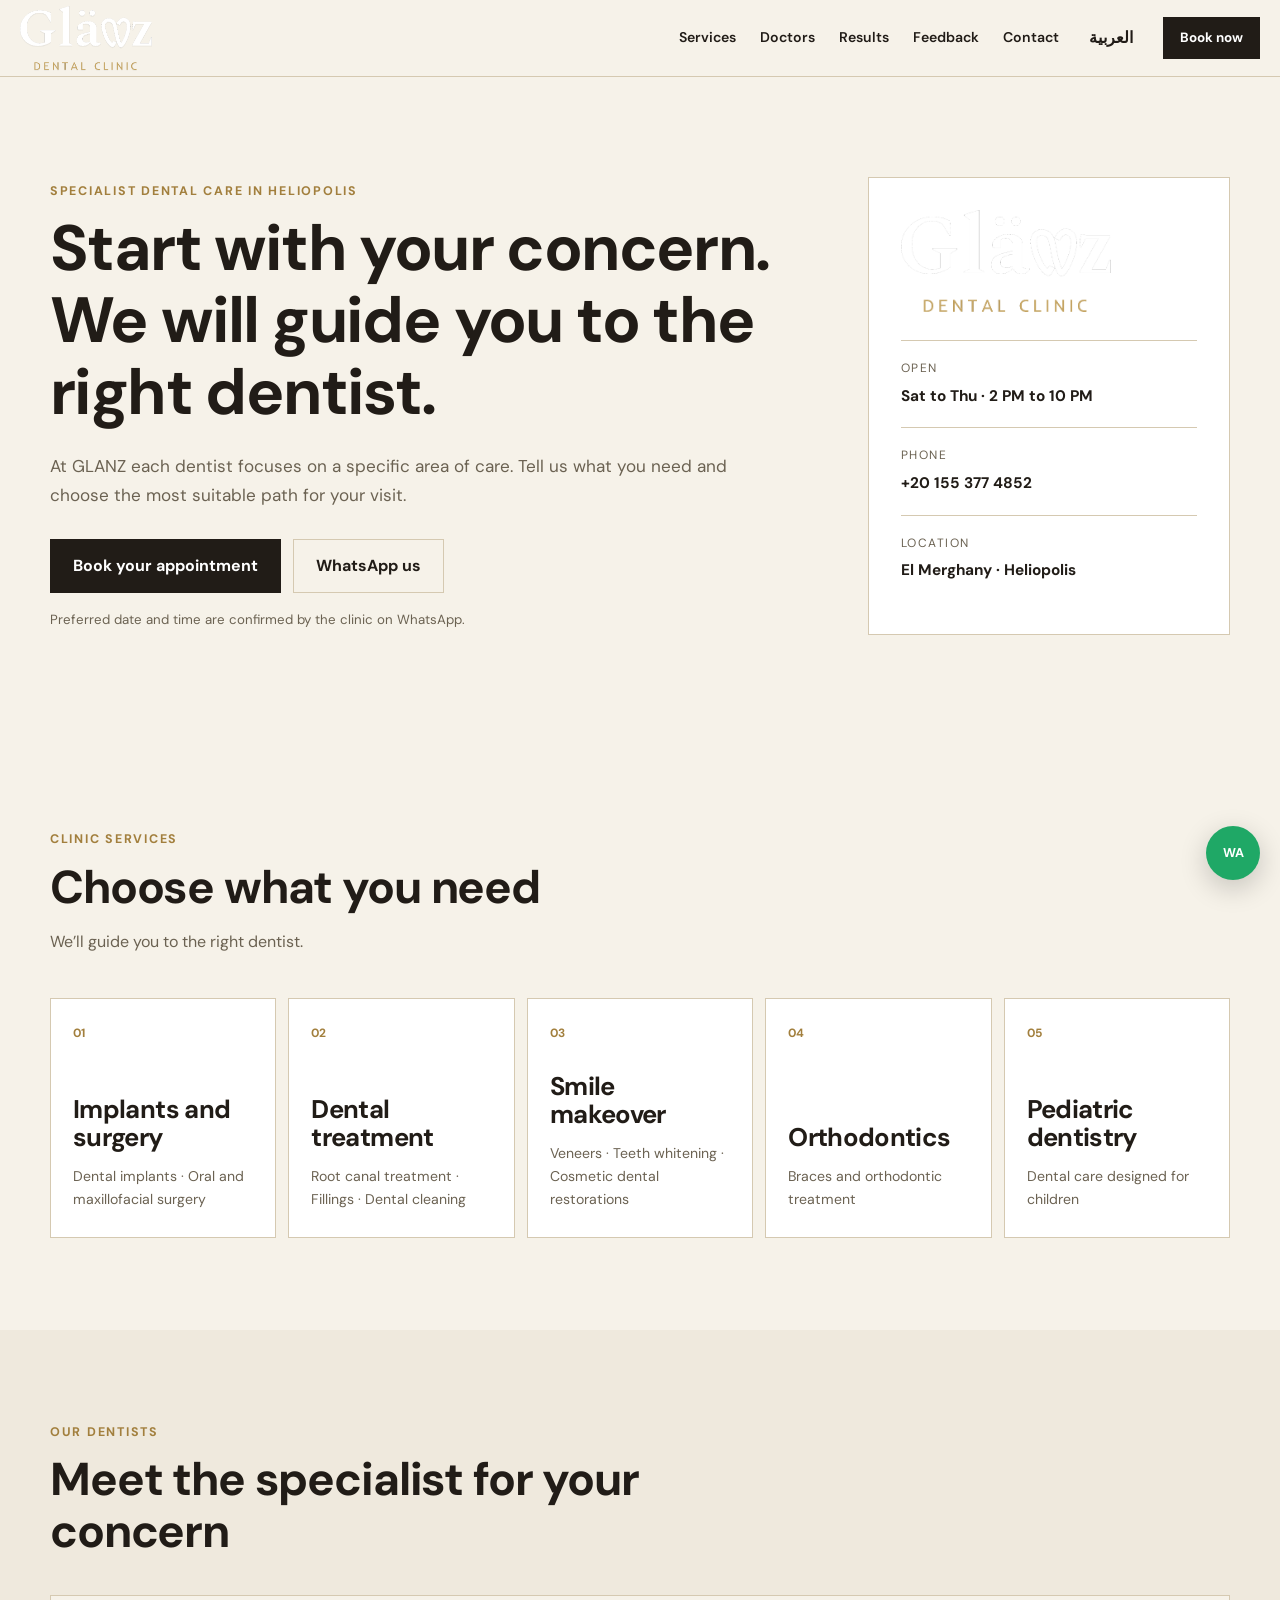
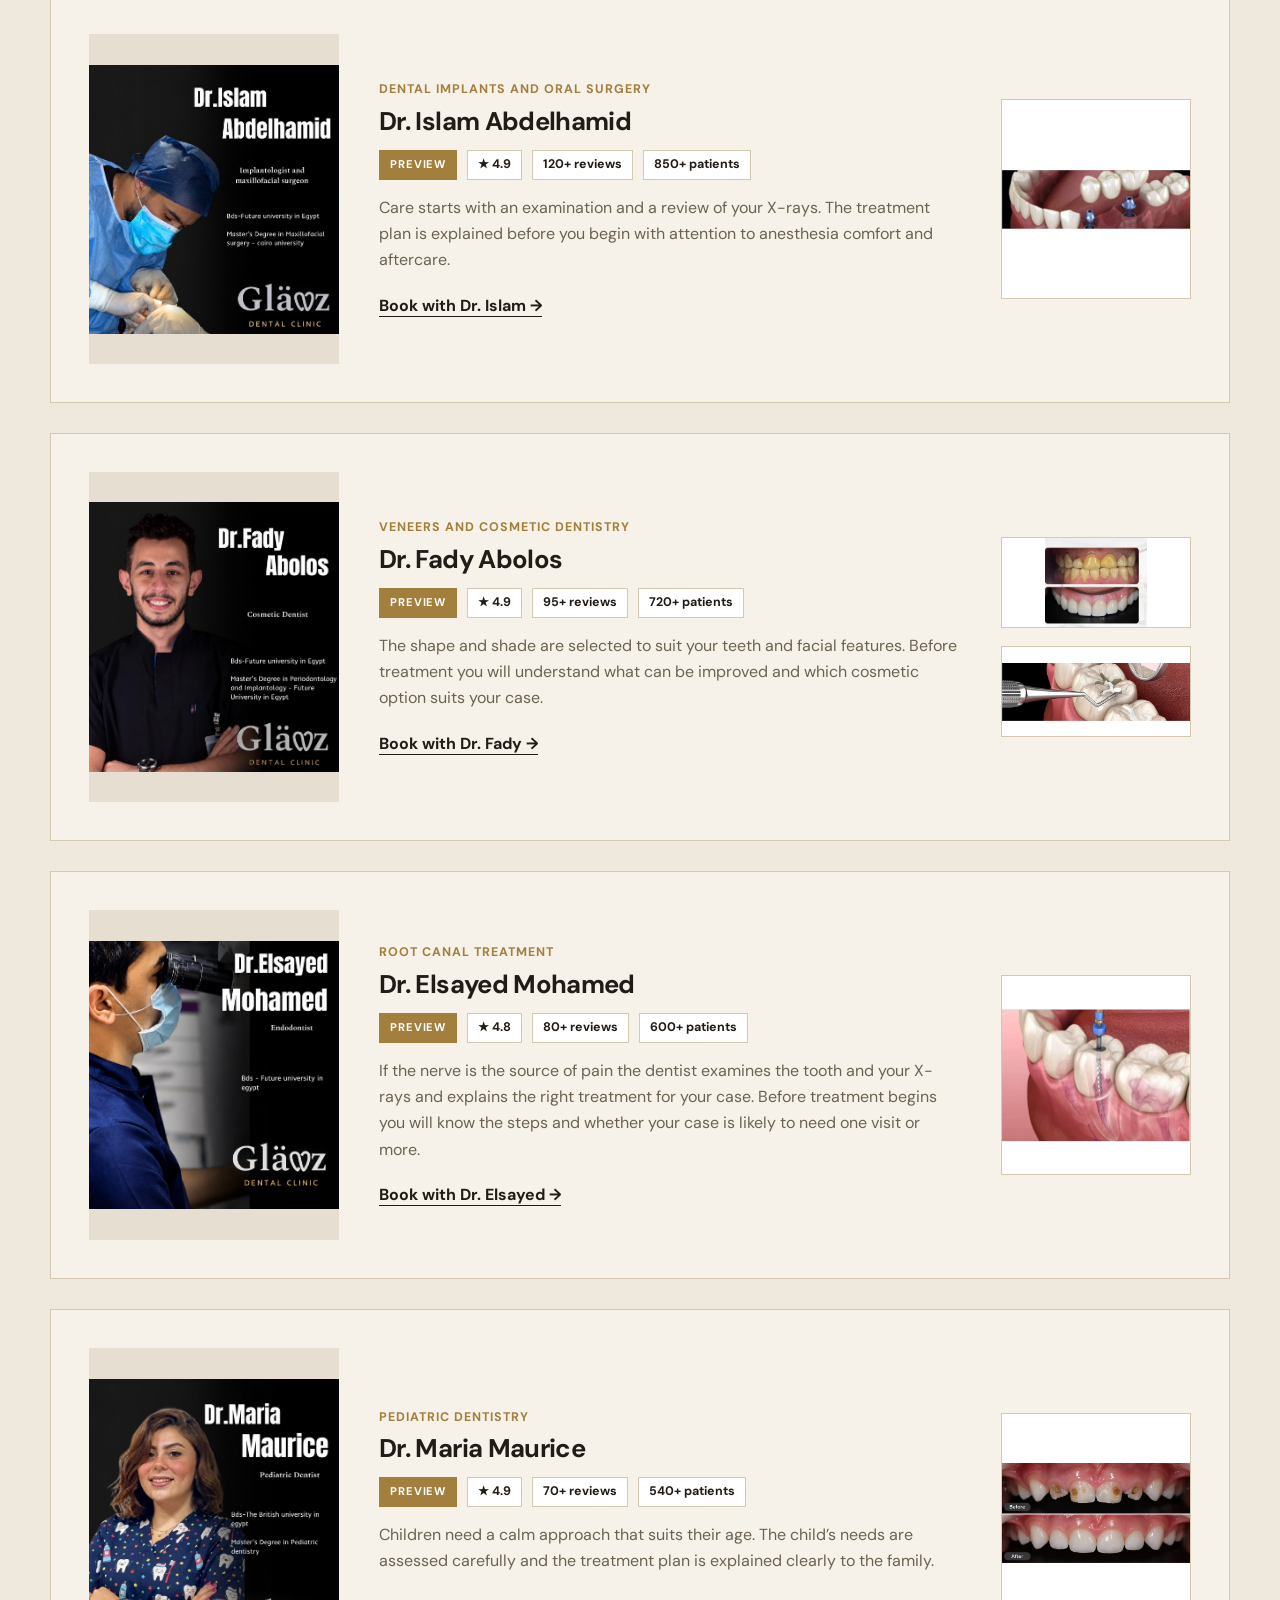
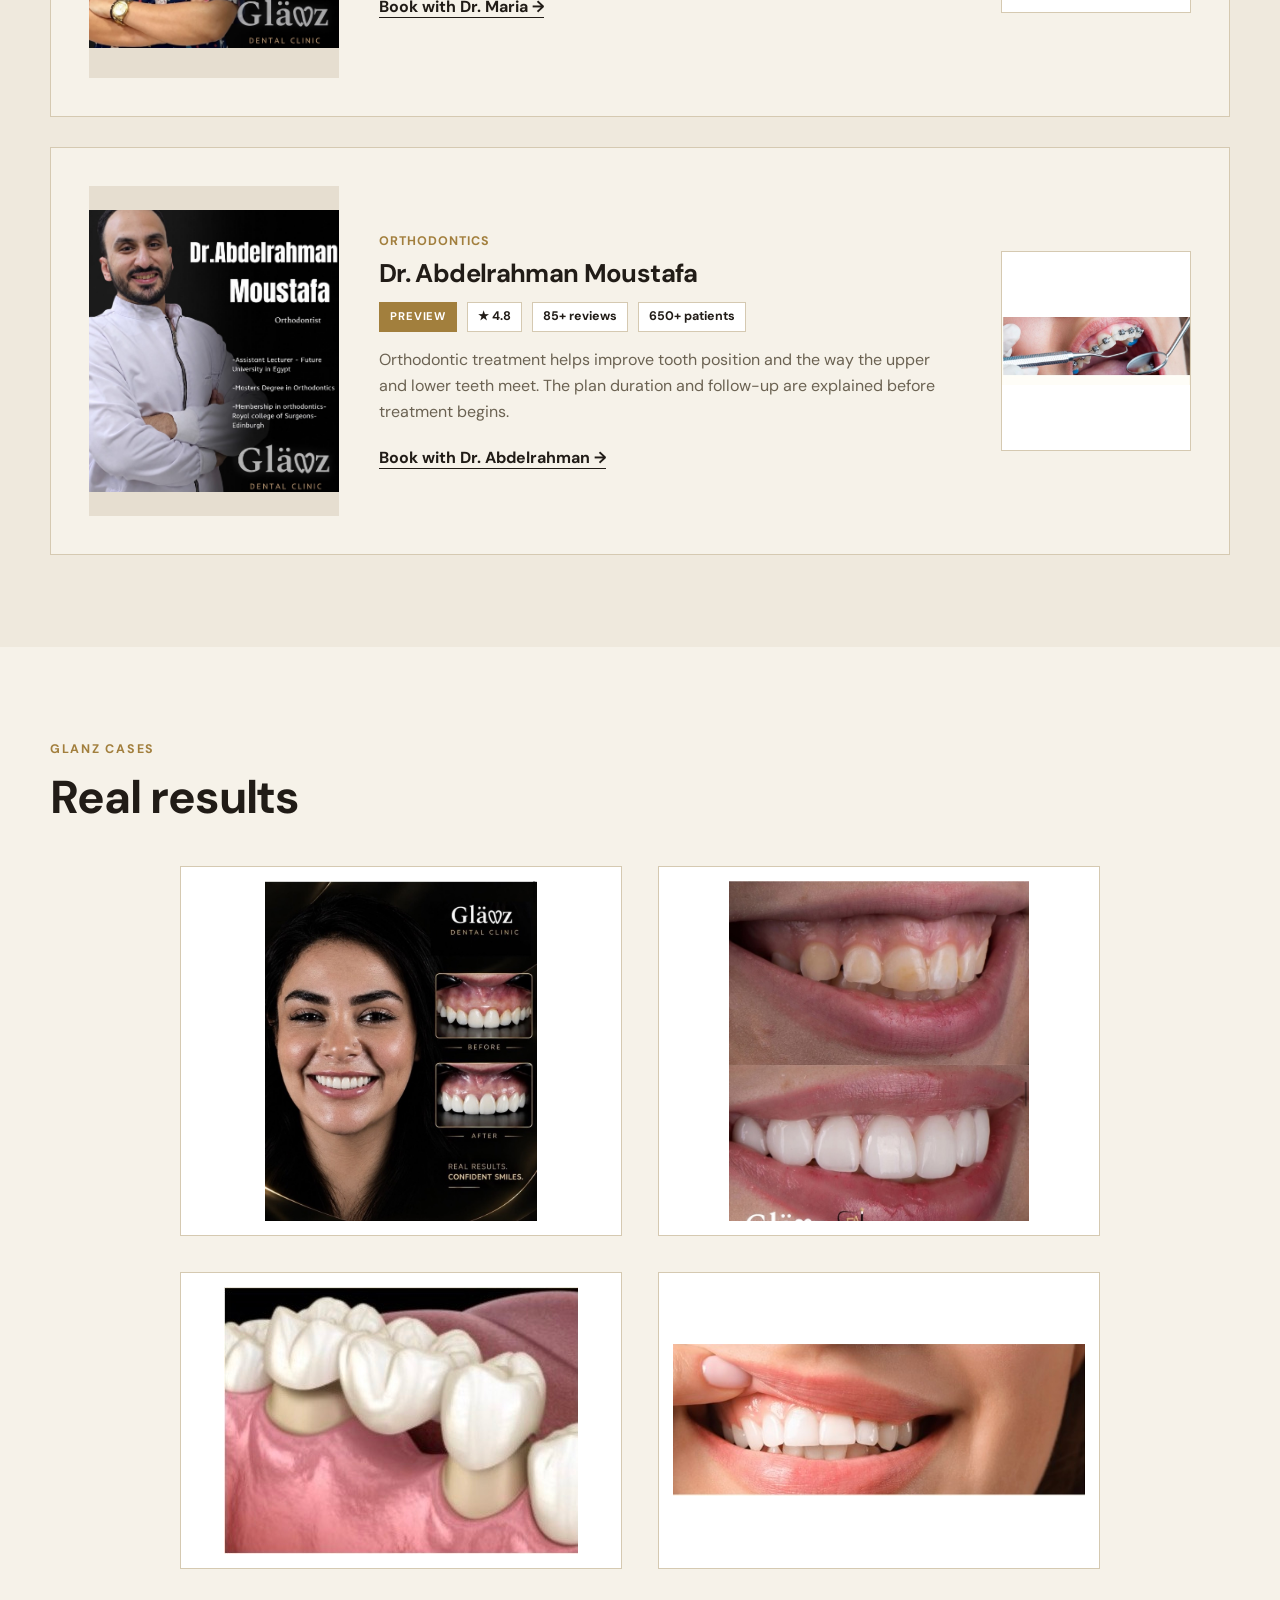
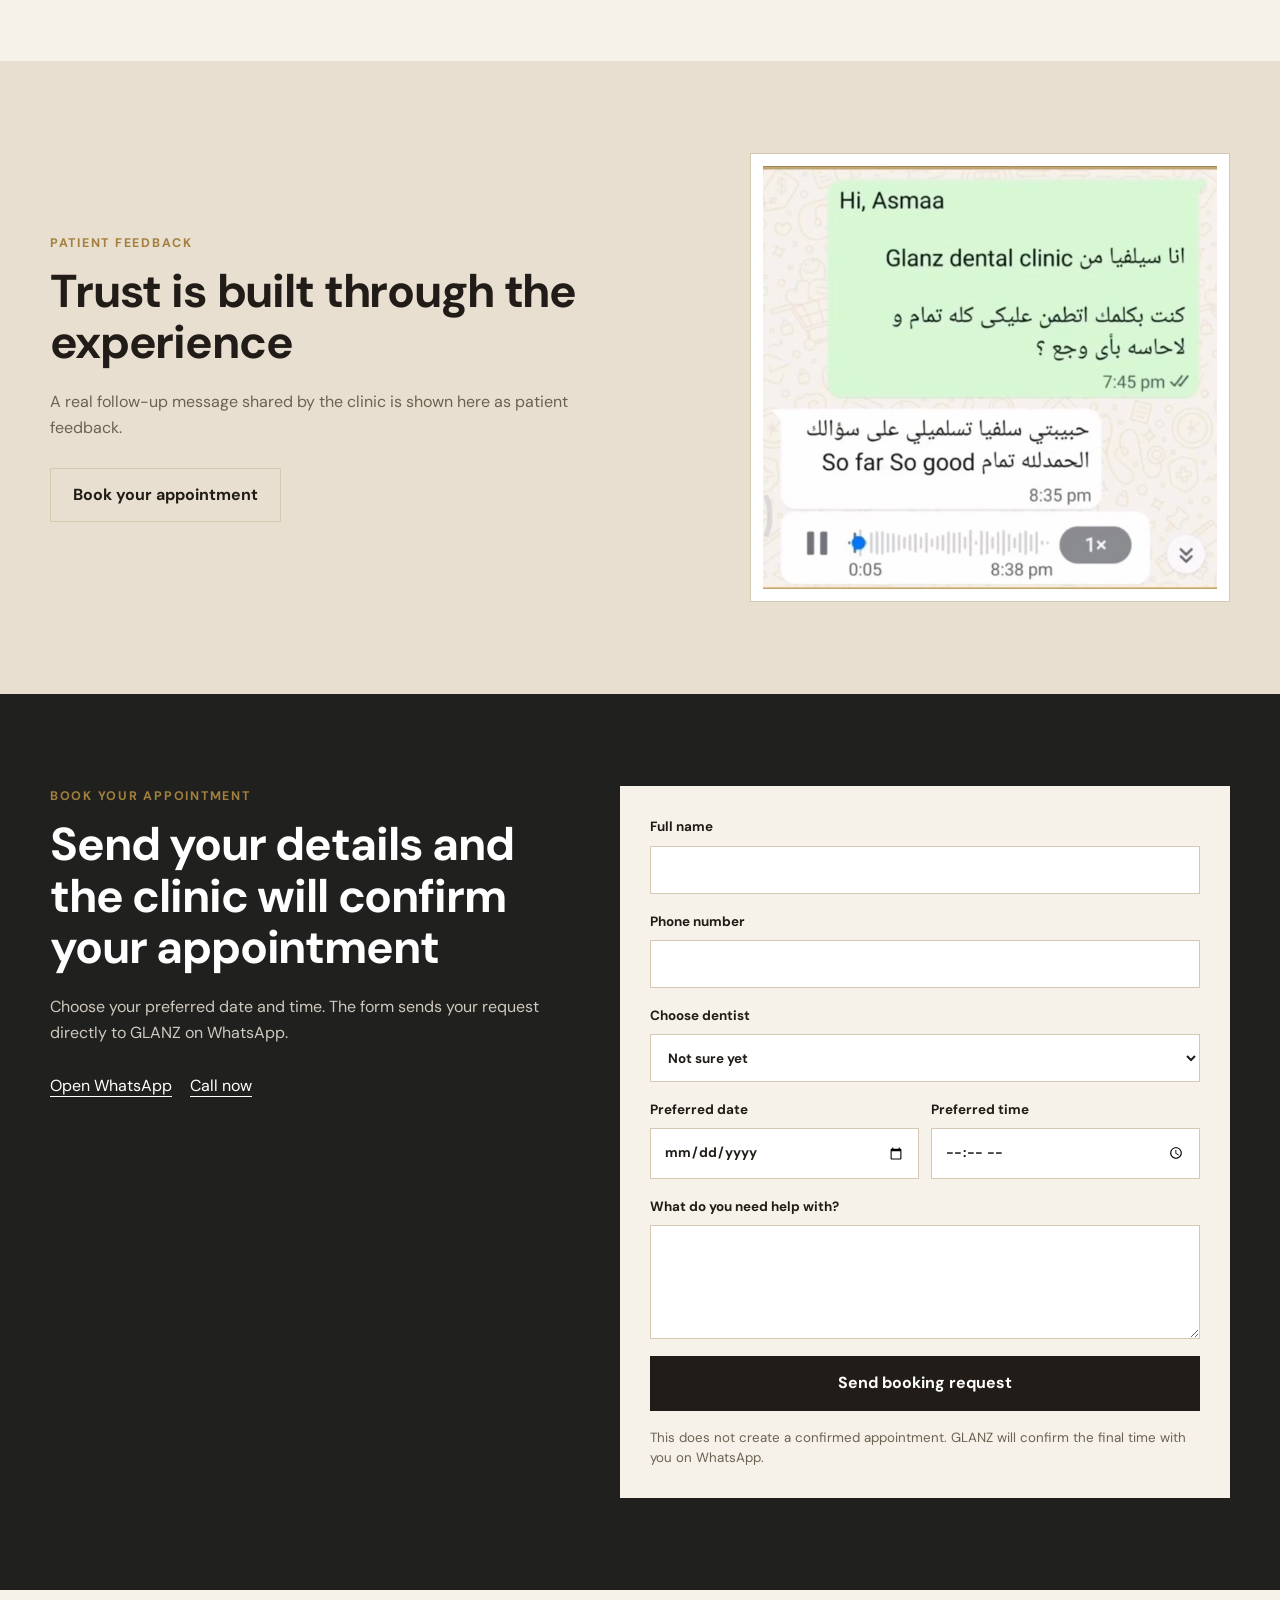
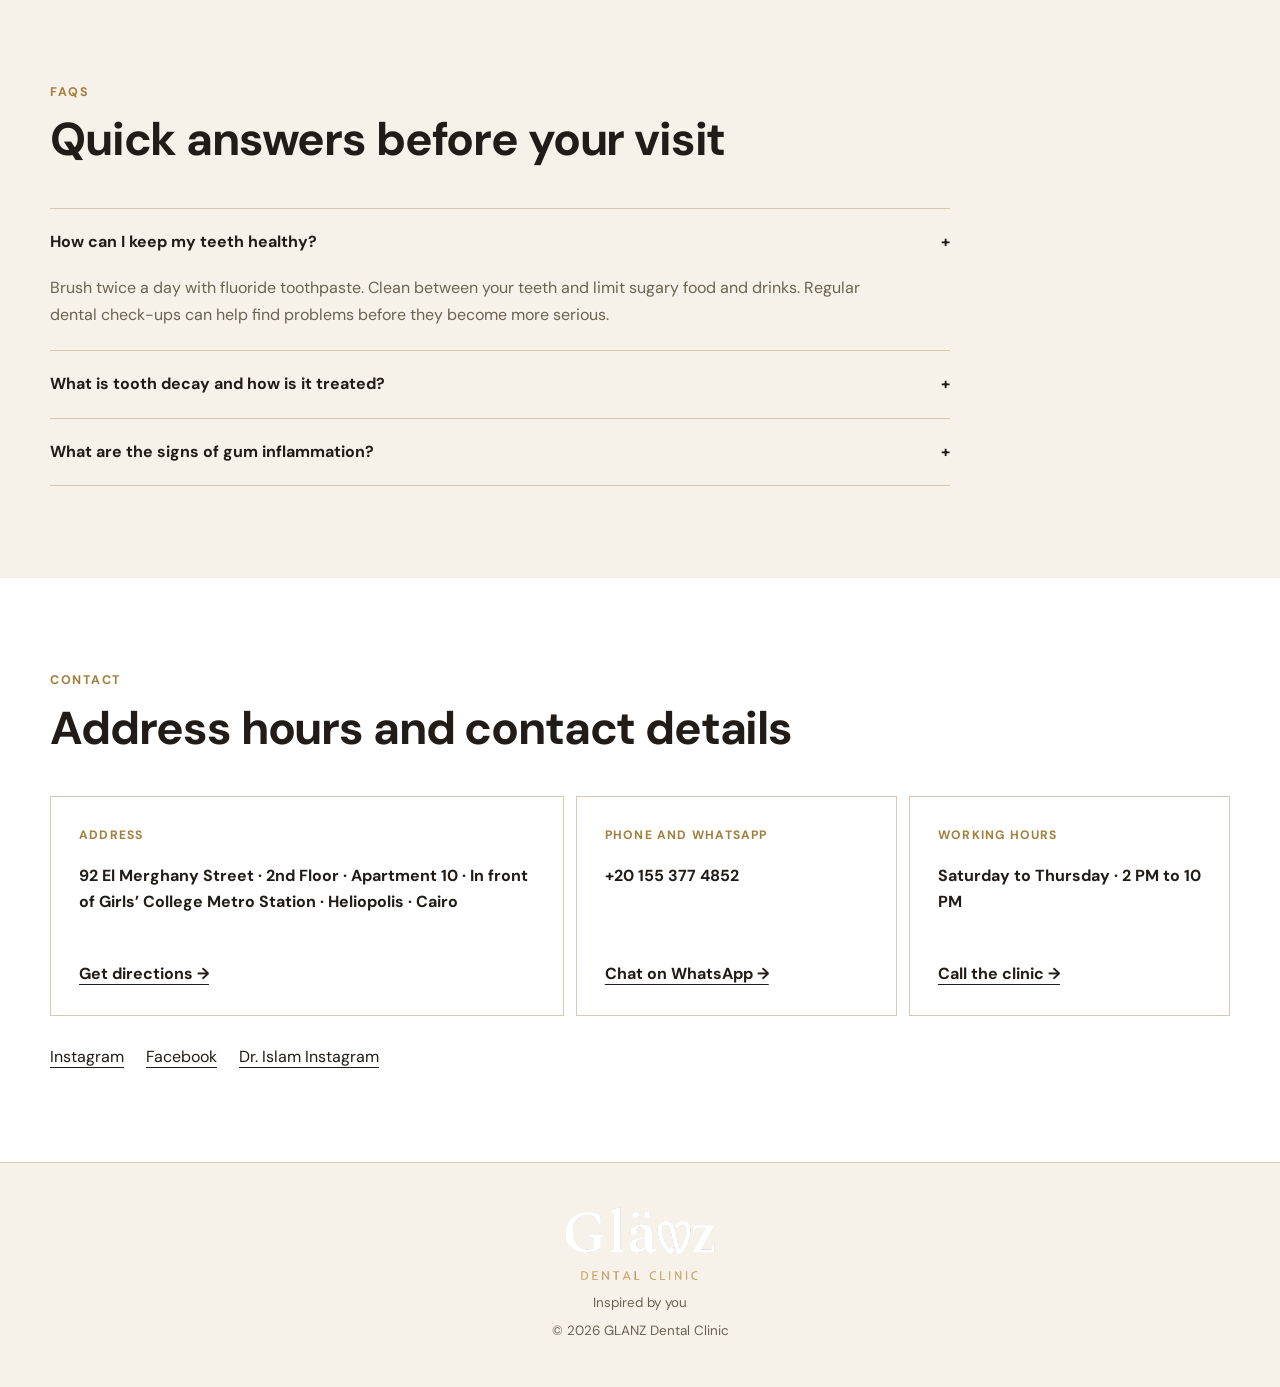
==== index.html @ d9af9869 "Add files via upload" ====
<!doctype html>
<html lang="en" dir="ltr">
<head>
  <meta charset="utf-8">
  <meta name="viewport" content="width=device-width, initial-scale=1">
  <meta name="description" content="GLANZ Dental Clinic in Heliopolis. Specialist dental care with clear booking by WhatsApp.">
  <meta name="theme-color" content="#f6f2e9">
  <title>GLANZ Dental Clinic | Heliopolis</title>
  <link rel="stylesheet" href="assets/css/styles.css">
</head>
<body>
  <header class="site-header">
    <div class="header-inner">
      <a class="brand" href="#top" aria-label="GLANZ Dental Clinic"><img src="assets/images/logo-transparent.png" alt="GLANZ Dental Clinic"></a>
      <nav class="desktop-nav" aria-label="Main navigation">
        <a href="#services" data-en="Services" data-ar="الخدمات">Services</a>
        <a href="#doctors" data-en="Doctors" data-ar="الدكاترة">Doctors</a>
        <a href="#results" data-en="Results" data-ar="الحالات">Results</a>
        <a href="#reviews" data-en="Feedback" data-ar="آراء المرضى">Feedback</a>
        <a href="#contact" data-en="Contact" data-ar="تواصل معنا">Contact</a>
      </nav>
      <button id="language-toggle" class="language-toggle" type="button" aria-label="Switch language">العربية</button>
      <a class="header-book" href="#booking" data-en="Book now" data-ar="احجز الآن">Book now</a>
      <button id="menu-toggle" class="menu-toggle" type="button" aria-label="Open menu" aria-expanded="false">☰</button>
    </div>
    <nav id="mobile-menu" class="mobile-menu" aria-label="Mobile navigation">
      <a href="#services" data-en="Services" data-ar="الخدمات">Services</a>
      <a href="#doctors" data-en="Doctors" data-ar="الدكاترة">Doctors</a>
      <a href="#results" data-en="Results" data-ar="الحالات">Results</a>
      <a href="#reviews" data-en="Feedback" data-ar="آراء المرضى">Feedback</a>
      <a href="#booking" data-en="Book now" data-ar="احجز الآن">Book now</a>
      <a href="#contact" data-en="Contact" data-ar="تواصل معنا">Contact</a>
    </nav>
  </header>

  <main id="top">
    <section class="hero shell">
      <div class="hero-copy-wrap">
        <p class="eyebrow" data-en="Specialist dental care in Heliopolis" data-ar="رعاية أسنان متخصصة في هليوبوليس">Specialist dental care in Heliopolis</p>
        <h1 data-en="Start with your concern. We will guide you to the right dentist." data-ar="ابدأ بمشكلتك وإحنا نوصلك للدكتور المناسب">Start with your concern. We will guide you to the right dentist.</h1>
        <p class="hero-copy" data-en="At GLANZ each dentist focuses on a specific area of care. Tell us what you need and choose the most suitable path for your visit." data-ar="في GLANZ كل دكتور مركز في تخصصه. قولنا محتاج إيه واختار المسار الأنسب لزيارتك.">At GLANZ each dentist focuses on a specific area of care. Tell us what you need and choose the most suitable path for your visit.</p>
        <div class="actions">
          <a class="button primary" href="#booking" data-en="Book your appointment" data-ar="احجز موعدك">Book your appointment</a>
          <a class="button secondary" href="https://wa.me/201553774852" target="_blank" rel="noopener noreferrer" data-en="WhatsApp us" data-ar="كلمنا واتساب">WhatsApp us</a>
        </div>
        <p class="hero-note" data-en="Preferred date and time are confirmed by the clinic on WhatsApp." data-ar="اليوم والوقت المفضلين بيتم تأكيدهم من العيادة على واتساب.">Preferred date and time are confirmed by the clinic on WhatsApp.</p>
      </div>
      <aside class="hero-panel" aria-label="Clinic quick information">
        <img class="hero-logo" src="assets/images/logo-transparent.png" alt="GLANZ Dental Clinic">
        <div class="quick-row"><span data-en="Open" data-ar="المواعيد">Open</span><strong data-en="Sat to Thu · 2 PM to 10 PM" data-ar="السبت للخميس · ٢ ظهرا إلى ١٠ مساء">Sat to Thu · 2 PM to 10 PM</strong></div>
        <div class="quick-row"><span data-en="Phone" data-ar="الهاتف">Phone</span><strong class="phone">+20 155 377 4852</strong></div>
        <div class="quick-row"><span data-en="Location" data-ar="المكان">Location</span><strong data-en="El Merghany · Heliopolis" data-ar="الميرغني · هليوبوليس">El Merghany · Heliopolis</strong></div>
      </aside>
    </section>

    <section id="services" class="section shell">
      <div class="section-heading">
        <p class="eyebrow" data-en="Clinic services" data-ar="خدمات العيادة">Clinic services</p>
        <h2 data-en="Choose what you need" data-ar="اختار احتياجك">Choose what you need</h2>
        <p data-en="We’ll guide you to the right dentist." data-ar="ونوصلك للدكتور المناسب.">We’ll guide you to the right dentist.</p>
      </div>
      <div class="service-grid">
        <a class="service-card" href="#doctor-islam"><span>01</span><h3 data-en="Implants and surgery" data-ar="زراعة وجراحة الأسنان">Implants and surgery</h3><p data-en="Dental implants · Oral and maxillofacial surgery" data-ar="زراعة الأسنان · جراحات الفم والوجه والفكين">Dental implants · Oral and maxillofacial surgery</p></a>
        <a class="service-card" href="#doctor-elsayed"><span>02</span><h3 data-en="Dental treatment" data-ar="علاج الأسنان">Dental treatment</h3><p data-en="Root canal treatment · Fillings · Dental cleaning" data-ar="علاج العصب · الحشوات · تنظيف الأسنان">Root canal treatment · Fillings · Dental cleaning</p></a>
        <a class="service-card" href="#doctor-fady"><span>03</span><h3 data-en="Smile makeover" data-ar="تجميل الابتسامة">Smile makeover</h3><p data-en="Veneers · Teeth whitening · Cosmetic dental restorations" data-ar="الفينير · تبييض الأسنان · تركيبات الأسنان التجميلية">Veneers · Teeth whitening · Cosmetic dental restorations</p></a>
        <a class="service-card" href="#doctor-abdelrahman"><span>04</span><h3 data-en="Orthodontics" data-ar="تقويم الأسنان">Orthodontics</h3><p data-en="Braces and orthodontic treatment" data-ar="التقويم وترتيب الأسنان">Braces and orthodontic treatment</p></a>
        <a class="service-card" href="#doctor-maria"><span>05</span><h3 data-en="Pediatric dentistry" data-ar="أسنان الأطفال">Pediatric dentistry</h3><p data-en="Dental care designed for children" data-ar="رعاية أسنان مناسبة للأطفال">Dental care designed for children</p></a>
      </div>
    </section>

    <section id="doctors" class="section section-soft">
      <div class="shell">
        <div class="section-heading">
          <p class="eyebrow" data-en="Our dentists" data-ar="دكاترة GLANZ">Our dentists</p>
          <h2 data-en="Meet the specialist for your concern" data-ar="اعرف الدكتور المناسب لحالتك">Meet the specialist for your concern</h2>
        </div>

        <article class="doctor-card" id="doctor-islam">
          <div class="doctor-visual"><img src="assets/images/image-02.svg" alt="Dr. Islam Abdelhamid" loading="lazy"></div>
          <div class="doctor-info"><p class="doctor-kicker" data-en="Dental Implants and Oral Surgery" data-ar="زراعة الأسنان وجراحات الفم والوجه والفكين">Dental Implants and Oral Surgery</p><h3 data-en="Dr. Islam Abdelhamid" data-ar="د. إسلام عبدالحميد">Dr. Islam Abdelhamid</h3><div class="doctor-proof"><span class="proof-preview" data-en="Preview" data-ar="معاينة">Preview</span><span>★ 4.9</span><span data-en="120+ reviews" data-ar="+120 تقييم">120+ reviews</span><span data-en="850+ patients" data-ar="+850 مريض">850+ patients</span></div><p data-en="Care starts with an examination and a review of your X-rays. The treatment plan is explained before you begin with attention to anesthesia comfort and aftercare." data-ar="العلاج بيبدأ بالكشف ومراجعة الأشعة. خطة العلاج بتتشرح قبل البداية مع الاهتمام بالتخدير والراحة وتعليمات ما بعد الإجراء.">Care starts with an examination and a review of your X-rays. The treatment plan is explained before you begin with attention to anesthesia comfort and aftercare.</p><button class="text-link book-doctor" type="button" data-doctor="Dr. Islam Abdelhamid" data-en="Book with Dr. Islam →" data-ar="احجز مع د. إسلام ←">Book with Dr. Islam →</button></div>
          <div class="doctor-case"><img src="assets/images/image-03.jpg" alt="Dental implant case" loading="lazy"></div>
        </article>

        <article class="doctor-card" id="doctor-fady">
          <div class="doctor-visual"><img src="assets/images/image-04.svg" alt="Dr. Fady Abolos" loading="lazy"></div>
          <div class="doctor-info"><p class="doctor-kicker" data-en="Veneers and Cosmetic Dentistry" data-ar="الفينير وتجميل الأسنان">Veneers and Cosmetic Dentistry</p><h3 data-en="Dr. Fady Abolos" data-ar="د. فادي أبولوس">Dr. Fady Abolos</h3><div class="doctor-proof"><span class="proof-preview" data-en="Preview" data-ar="معاينة">Preview</span><span>★ 4.9</span><span data-en="95+ reviews" data-ar="+95 تقييم">95+ reviews</span><span data-en="720+ patients" data-ar="+720 مريض">720+ patients</span></div><p data-en="The shape and shade are selected to suit your teeth and facial features. Before treatment you will understand what can be improved and which cosmetic option suits your case." data-ar="اللون والشكل بيتحددوا بما يناسب أسنانك وملامح وجهك. قبل العلاج هتعرف إيه اللي محتاج يتغير وأنهي اختيار تجميلي مناسب لحالتك.">The shape and shade are selected to suit your teeth and facial features. Before treatment you will understand what can be improved and which cosmetic option suits your case.</p><button class="text-link book-doctor" type="button" data-doctor="Dr. Fady Abolos" data-en="Book with Dr. Fady →" data-ar="احجز مع د. فادي ←">Book with Dr. Fady →</button></div>
          <div class="doctor-case case-strip"><img src="assets/images/image-05.jpg" alt="Cosmetic dentistry case" loading="lazy"><img src="assets/images/image-06.jpg" alt="Cosmetic filling case" loading="lazy"></div>
        </article>

        <article class="doctor-card" id="doctor-elsayed">
          <div class="doctor-visual"><img src="assets/images/image-09.svg" alt="Dr. Elsayed Mohamed" loading="lazy"></div>
          <div class="doctor-info"><p class="doctor-kicker" data-en="Root Canal Treatment" data-ar="علاج جذور الأسنان والعصب">Root Canal Treatment</p><h3 data-en="Dr. Elsayed Mohamed" data-ar="د. السيد محمد">Dr. Elsayed Mohamed</h3><div class="doctor-proof"><span class="proof-preview" data-en="Preview" data-ar="معاينة">Preview</span><span>★ 4.8</span><span data-en="80+ reviews" data-ar="+80 تقييم">80+ reviews</span><span data-en="600+ patients" data-ar="+600 مريض">600+ patients</span></div><p data-en="If the nerve is the source of pain the dentist examines the tooth and your X-rays and explains the right treatment for your case. Before treatment begins you will know the steps and whether your case is likely to need one visit or more." data-ar="لو العصب هو سبب الوجع الدكتور بيكشف على السن ويراجع الأشعة ويحدد العلاج المناسب لحالتك. قبل ما نبدأ هتعرف خطوات العلاج وهل حالتك محتاجة زيارة واحدة أو أكتر.">If the nerve is the source of pain the dentist examines the tooth and your X-rays and explains the right treatment for your case. Before treatment begins you will know the steps and whether your case is likely to need one visit or more.</p><button class="text-link book-doctor" type="button" data-doctor="Dr. Elsayed Mohamed" data-en="Book with Dr. Elsayed →" data-ar="احجز مع د. السيد ←">Book with Dr. Elsayed →</button></div>
          <div class="doctor-case"><img src="assets/images/image-10.jpg" alt="Root canal case" loading="lazy"></div>
        </article>

        <article class="doctor-card" id="doctor-maria">
          <div class="doctor-visual"><img src="assets/images/image-11.svg" alt="Dr. Maria Maurice" loading="lazy"></div>
          <div class="doctor-info"><p class="doctor-kicker" data-en="Pediatric Dentistry" data-ar="طب أسنان الأطفال">Pediatric Dentistry</p><h3 data-en="Dr. Maria Maurice" data-ar="د. ماريا موريس">Dr. Maria Maurice</h3><div class="doctor-proof"><span class="proof-preview" data-en="Preview" data-ar="معاينة">Preview</span><span>★ 4.9</span><span data-en="70+ reviews" data-ar="+70 تقييم">70+ reviews</span><span data-en="540+ patients" data-ar="+540 مريض">540+ patients</span></div><p data-en="Children need a calm approach that suits their age. The child’s needs are assessed carefully and the treatment plan is explained clearly to the family." data-ar="علاج الطفل محتاج هدوء وطريقة تناسب سنه. احتياج الطفل بيتحدد بعناية وخطة العلاج بتتشرح للأسرة بوضوح.">Children need a calm approach that suits their age. The child’s needs are assessed carefully and the treatment plan is explained clearly to the family.</p><button class="text-link book-doctor" type="button" data-doctor="Dr. Maria Maurice" data-en="Book with Dr. Maria →" data-ar="احجز مع د. ماريا ←">Book with Dr. Maria →</button></div>
          <div class="doctor-case"><img src="assets/images/image-12.svg" alt="Pediatric dental case before and after treatment" loading="lazy"></div>
        </article>

        <article class="doctor-card" id="doctor-abdelrahman">
          <div class="doctor-visual"><img src="assets/images/image-13.svg" alt="Dr. Abdelrahman Moustafa" loading="lazy"></div>
          <div class="doctor-info"><p class="doctor-kicker" data-en="Orthodontics" data-ar="تقويم الأسنان">Orthodontics</p><h3 data-en="Dr. Abdelrahman Moustafa" data-ar="د. عبدالرحمن مصطفى">Dr. Abdelrahman Moustafa</h3><div class="doctor-proof"><span class="proof-preview" data-en="Preview" data-ar="معاينة">Preview</span><span>★ 4.8</span><span data-en="85+ reviews" data-ar="+85 تقييم">85+ reviews</span><span data-en="650+ patients" data-ar="+650 مريض">650+ patients</span></div><p data-en="Orthodontic treatment helps improve tooth position and the way the upper and lower teeth meet. The plan duration and follow-up are explained before treatment begins." data-ar="التقويم بيساعد في ترتيب الأسنان وتحسين طريقة قفل الأسنان على بعضها. الخطة والمدة والمتابعة بيتشرحوا قبل بداية العلاج.">Orthodontic treatment helps improve tooth position and the way the upper and lower teeth meet. The plan duration and follow-up are explained before treatment begins.</p><button class="text-link book-doctor" type="button" data-doctor="Dr. Abdelrahman Moustafa" data-en="Book with Dr. Abdelrahman →" data-ar="احجز مع د. عبدالرحمن ←">Book with Dr. Abdelrahman →</button></div>
          <div class="doctor-case"><img src="assets/images/image-14.jpg" alt="Orthodontics case" loading="lazy"></div>
        </article>
      </div>
    </section>

    <section id="results" class="section shell">
      <div class="section-heading">
        <p class="eyebrow" data-en="GLANZ cases" data-ar="حالات GLANZ">GLANZ cases</p>
        <h2 data-en="Real results" data-ar="نتائج حقيقية">Real results</h2>
              </div>
      <div class="results-grid">
        <figure class="result-feature"><img src="assets/images/case-cosmetic-portrait.jpg" alt="Cosmetic dentistry before and after case" loading="lazy"></figure>
        <figure><img src="assets/images/case-cosmetic-before-after.jpg" alt="Cosmetic dentistry before and after close-up" loading="lazy"></figure>
        <figure><img src="assets/images/image-07.jpg" alt="Crown and bridge case" loading="lazy"></figure>
        <figure><img src="assets/images/image-08.jpg" alt="Smile case" loading="lazy"></figure>
      </div>
    </section>

    <section id="reviews" class="section section-review">
      <div class="shell review-layout">
        <div class="review-copy"><p class="eyebrow" data-en="Patient feedback" data-ar="رأي مريض">Patient feedback</p><h2 data-en="Trust is built through the experience" data-ar="الثقة بتبدأ من تجربة المريض">Trust is built through the experience</h2><p data-en="A real follow-up message shared by the clinic is shown here as patient feedback." data-ar="هنا بنعرض رسالة متابعة حقيقية شاركتها العيادة كتجربة من مريض.">A real follow-up message shared by the clinic is shown here as patient feedback.</p><a class="button secondary" href="#booking" data-en="Book your appointment" data-ar="احجز موعدك">Book your appointment</a></div>
        <figure class="testimonial-card"><img src="assets/images/testimonial-asmaa.jpg" alt="Patient feedback shared by GLANZ Dental Clinic" loading="lazy"></figure>
      </div>
    </section>

    <section id="booking" class="section booking-section">
      <div class="shell booking-layout">
        <div class="booking-copy"><p class="eyebrow" data-en="Book your appointment" data-ar="احجز موعدك">Book your appointment</p><h2 data-en="Send your details and the clinic will confirm your appointment" data-ar="سيب بياناتك والعيادة هتأكد معاك الموعد">Send your details and the clinic will confirm your appointment</h2><p data-en="Choose your preferred date and time. The form sends your request directly to GLANZ on WhatsApp." data-ar="اختار اليوم والوقت المفضلين. الفورم هيبعت طلبك مباشرة للعيادة على واتساب.">Choose your preferred date and time. The form sends your request directly to GLANZ on WhatsApp.</p><div class="booking-direct"><a href="https://wa.me/201553774852" target="_blank" rel="noopener noreferrer" data-en="Open WhatsApp" data-ar="افتح واتساب">Open WhatsApp</a><a href="tel:+201553774852" data-en="Call now" data-ar="اتصل الآن">Call now</a></div></div>
        <form id="booking-form" class="booking-form">
          <label><span data-en="Full name" data-ar="الاسم بالكامل">Full name</span><input id="name" type="text" required autocomplete="name"></label>
          <label><span data-en="Phone number" data-ar="رقم الهاتف">Phone number</span><input id="phone" type="tel" required autocomplete="tel"></label>
          <label><span data-en="Choose dentist" data-ar="اختار الدكتور">Choose dentist</span><select id="doctor"><option value="" data-en="Not sure yet" data-ar="مش متأكد لسه">Not sure yet</option><option>Dr. Islam Abdelhamid</option><option>Dr. Fady Abolos</option><option>Dr. Elsayed Mohamed</option><option>Dr. Maria Maurice</option><option>Dr. Abdelrahman Moustafa</option></select></label>
          <div class="form-row"><label><span data-en="Preferred date" data-ar="اليوم المفضل">Preferred date</span><input id="date" type="date"></label><label><span data-en="Preferred time" data-ar="الوقت المفضل">Preferred time</span><input id="time" type="time"></label></div>
          <label><span data-en="What do you need help with?" data-ar="إيه المشكلة اللي محتاج تساعدك فيها؟">What do you need help with?</span><textarea id="concern" rows="4" placeholder=""></textarea></label>
          <button class="button primary submit-booking" type="submit" data-en="Send booking request" data-ar="ابعت طلب الحجز">Send booking request</button>
          <small data-en="This does not create a confirmed appointment. GLANZ will confirm the final time with you on WhatsApp." data-ar="ده طلب حجز مش تأكيد نهائي للموعد. العيادة هتأكد معاك الوقت النهائي على واتساب.">This does not create a confirmed appointment. GLANZ will confirm the final time with you on WhatsApp.</small>
        </form>
      </div>
    </section>

    <section id="faq" class="section shell">
      <div class="section-heading"><p class="eyebrow" data-en="FAQs" data-ar="الأسئلة الشائعة">FAQs</p><h2 data-en="Quick answers before your visit" data-ar="إجابات سريعة قبل زيارتك">Quick answers before your visit</h2></div>
      <div class="faq-list">
        <details class="faq-item" open><summary><span data-en="How can I keep my teeth healthy?" data-ar="إزاي أحافظ على صحة أسناني؟">How can I keep my teeth healthy?</span><span>+</span></summary><p data-en="Brush twice a day with fluoride toothpaste. Clean between your teeth and limit sugary food and drinks. Regular dental check-ups can help find problems before they become more serious." data-ar="اغسل أسنانك مرتين يوميا بمعجون يحتوي على الفلورايد ونظف بين الأسنان وقلل الحلويات والمشروبات السكرية. المتابعة المنتظمة مع طبيب الأسنان تساعد على اكتشاف أي مشكلة قبل ما تكبر.">Brush twice a day with fluoride toothpaste. Clean between your teeth and limit sugary food and drinks. Regular dental check-ups can help find problems before they become more serious.</p></details>
        <details class="faq-item"><summary><span data-en="What is tooth decay and how is it treated?" data-ar="يعني إيه تسوس الأسنان وبيتعمل له إيه؟">What is tooth decay and how is it treated?</span><span>+</span></summary><p data-en="A simple case may need a filling. If decay reaches the inside of the tooth root canal treatment may be needed. The right treatment is determined after an examination." data-ar="لو المشكلة بسيطة ممكن تحتاج حشو ولو وصلت للعصب قد تحتاج علاج جذور. الطبيب بيحدد العلاج المناسب بعد الكشف.">A simple case may need a filling. If decay reaches the inside of the tooth root canal treatment may be needed. The right treatment is determined after an examination.</p></details>
        <details class="faq-item"><summary><span data-en="What are the signs of gum inflammation?" data-ar="إيه علامات التهاب اللثة؟">What are the signs of gum inflammation?</span><span>+</span></summary><p data-en="Common signs include bleeding while brushing and red or swollen gums and persistent bad breath or gum discomfort. If symptoms continue it is best to book an examination." data-ar="من العلامات الشائعة نزيف أثناء غسل الأسنان أو احمرار وتورم اللثة أو رائحة فم مستمرة أو ألم في اللثة. لو الأعراض مستمرة الأفضل تعمل كشف.">Common signs include bleeding while brushing and red or swollen gums and persistent bad breath or gum discomfort. If symptoms continue it is best to book an examination.</p></details>
      </div>
    </section>

    <section id="contact" class="section contact-section">
      <div class="shell">
        <div class="section-heading"><p class="eyebrow" data-en="Contact" data-ar="تواصل معنا">Contact</p><h2 data-en="Address hours and contact details" data-ar="العنوان والمواعيد وطرق التواصل">Address hours and contact details</h2></div>
        <div class="contact-grid">
          <div class="contact-card"><span data-en="Address" data-ar="العنوان">Address</span><strong data-en="92 El Merghany Street · 2nd Floor · Apartment 10 · In front of Girls’ College Metro Station · Heliopolis · Cairo" data-ar="٩٢ شارع الميرغني · الدور الثاني · شقة ١٠ · أمام مترو كلية البنات · هليوبوليس · القاهرة">92 El Merghany Street · 2nd Floor · Apartment 10 · In front of Girls’ College Metro Station · Heliopolis · Cairo</strong><a href="https://www.google.com/maps/search/?api=1&query=92+El+Merghany+Street+Heliopolis+Cairo" target="_blank" rel="noopener noreferrer" data-en="Get directions →" data-ar="افتح الاتجاهات ←">Get directions →</a></div>
          <div class="contact-card"><span data-en="Phone and WhatsApp" data-ar="الهاتف وواتساب">Phone and WhatsApp</span><strong class="phone">+20 155 377 4852</strong><a href="https://wa.me/201553774852" target="_blank" rel="noopener noreferrer" data-en="Chat on WhatsApp →" data-ar="كلمنا واتساب ←">Chat on WhatsApp →</a></div>
          <div class="contact-card"><span data-en="Working hours" data-ar="مواعيد العمل">Working hours</span><strong data-en="Saturday to Thursday · 2 PM to 10 PM" data-ar="من السبت إلى الخميس · من ٢ ظهرا إلى ١٠ مساء">Saturday to Thursday · 2 PM to 10 PM</strong><a href="tel:+201553774852" data-en="Call the clinic →" data-ar="اتصل بالعيادة ←">Call the clinic →</a></div>
        </div>
        <div class="social-links"><a href="https://www.instagram.com/glanzdentalclinic/" target="_blank" rel="noopener noreferrer">Instagram</a><a href="https://www.facebook.com/share/1DJp8rApxx/" target="_blank" rel="noopener noreferrer">Facebook</a><a href="https://www.instagram.com/dr.islam_abdelhamid/" target="_blank" rel="noopener noreferrer">Dr. Islam Instagram</a></div>
      </div>
    </section>
  </main>

  <a class="floating-whatsapp" href="https://wa.me/201553774852" target="_blank" rel="noopener noreferrer" aria-label="WhatsApp GLANZ">WA</a>

  <footer>
    <img src="assets/images/logo-transparent.png" alt="GLANZ Dental Clinic">
    <p data-en="Inspired by you" data-ar="Inspired by you">Inspired by you</p>
    <p>© <span id="year"></span> GLANZ Dental Clinic</p>
  </footer>

  <script src="assets/js/script.js"></script>
</body>
</html>
---- assets/css/styles.css ----
@font-face{font-family:'Cairo';font-style:normal;font-weight:400;font-display:swap;src:url('../fonts/font-fe5abc25dbaf.ttf') format('truetype')}@font-face{font-family:'Cairo';font-style:normal;font-weight:600;font-display:swap;src:url('../fonts/font-dafc58d525ee.ttf') format('truetype')}@font-face{font-family:'Cairo';font-style:normal;font-weight:700;font-display:swap;src:url('../fonts/font-862a789b2812.ttf') format('truetype')}@font-face{font-family:'DM Sans';font-style:normal;font-weight:400;font-display:swap;src:url('../fonts/font-848c7551803e.ttf') format('truetype')}@font-face{font-family:'DM Sans';font-style:normal;font-weight:500;font-display:swap;src:url('../fonts/font-734d4b9c1a69.ttf') format('truetype')}@font-face{font-family:'DM Sans';font-style:normal;font-weight:600;font-display:swap;src:url('../fonts/font-ca4f7752dc69.ttf') format('truetype')}@font-face{font-family:'DM Sans';font-style:normal;font-weight:700;font-display:swap;src:url('../fonts/font-d7362c34ff5a.ttf') format('truetype')}
:root{--cream:#f6f2e9;--cream2:#eee7d9;--gold:#a27f3d;--ink:#211c17;--muted:#6b6252;--line:#d5c9b1;--dark:#20201e;--white:#fff;--green:#1fa866}*{box-sizing:border-box}html{scroll-behavior:smooth;scroll-padding-top:84px}body{margin:0;background:var(--cream);color:var(--ink);font-family:'DM Sans',Arial,sans-serif;font-size:16px;line-height:1.65}img{display:block;max-width:100%;height:auto}a{color:inherit}button,input,select,textarea{font:inherit}button,a{-webkit-tap-highlight-color:transparent}a:focus-visible,button:focus-visible,input:focus-visible,select:focus-visible,textarea:focus-visible,summary:focus-visible{outline:2px solid var(--gold);outline-offset:3px}h1,h2,h3,p,figure{margin:0}h1,h2,h3{line-height:1.12;letter-spacing:-.025em}h1{font-size:clamp(2.45rem,5vw,5rem);max-width:820px}h2{font-size:clamp(2rem,3.6vw,3.5rem)}h3{font-size:clamp(1.3rem,2vw,1.75rem)}.shell{width:min(1180px,calc(100% - 48px));margin-inline:auto}.section{padding:92px 0}.section-soft{background:#efe9dd}.section-heading{max-width:760px;margin-bottom:42px}.section-heading>p:last-child{margin-top:16px;color:var(--muted);max-width:680px}.eyebrow{margin-bottom:12px;color:var(--gold);font-size:.78rem;font-weight:700;letter-spacing:.14em;text-transform:uppercase}.site-header{position:sticky;top:0;z-index:40;background:rgba(246,242,233,.95);backdrop-filter:blur(12px);border-bottom:1px solid var(--line)}.header-inner{min-height:76px;display:flex;align-items:center;gap:24px;width:min(1320px,calc(100% - 40px));margin:auto}.brand{width:132px;display:block}.brand img{width:100%;filter:drop-shadow(0 1px 0 rgba(0,0,0,.04))}.desktop-nav{display:flex;align-items:center;gap:24px;margin-left:auto}.desktop-nav a,.mobile-menu a{text-decoration:none;font-size:.88rem;font-weight:600}.language-toggle,.menu-toggle{border:0;background:none;color:var(--ink);cursor:pointer}.language-toggle{font-weight:700}.header-book{display:inline-flex;align-items:center;justify-content:center;min-height:42px;padding:10px 17px;background:var(--ink);color:var(--white);text-decoration:none;font-weight:700;font-size:.84rem}.menu-toggle{display:none;font-size:1.3rem}.mobile-menu{display:none;padding:8px 20px 18px;border-top:1px solid var(--line);background:var(--cream)}.mobile-menu.is-open{display:grid}.mobile-menu a{padding:11px 0;border-bottom:1px solid var(--line)}.hero{min-height:660px;padding:86px 0 88px;display:grid;grid-template-columns:minmax(0,1.5fr) minmax(300px,.72fr);gap:64px;align-items:center}.hero-copy-wrap{min-width:0}.hero-copy{max-width:720px;margin:24px 0 30px;color:var(--muted);font-size:1.07rem}.actions{display:flex;gap:12px;flex-wrap:wrap}.button{display:inline-flex;align-items:center;justify-content:center;min-height:52px;padding:13px 22px;border:1px solid var(--ink);text-decoration:none;font-weight:700;cursor:pointer}.button.primary{background:var(--ink);color:var(--white)}.button.secondary{background:transparent;color:var(--ink);border-color:var(--line)}.hero-note{margin-top:16px;color:var(--muted);font-size:.83rem}.hero-panel{background:var(--white);border:1px solid var(--line);padding:32px}.hero-logo{width:210px;margin-bottom:28px}.quick-row{padding:18px 0;border-top:1px solid var(--line)}.quick-row span{display:block;color:var(--muted);font-size:.75rem;text-transform:uppercase;letter-spacing:.12em}.quick-row strong{display:block;margin-top:5px;font-size:.96rem}.phone{direction:ltr;unicode-bidi:isolate}.service-grid{display:grid;grid-template-columns:repeat(5,1fr);gap:12px}.service-card{min-height:240px;padding:25px 22px;background:var(--white);border:1px solid var(--line);text-decoration:none;display:flex;flex-direction:column;transition:.2s ease}.service-card:hover{transform:translateY(-3px);border-color:var(--gold)}.service-card>span{font-size:.75rem;color:var(--gold);font-weight:700}.service-card h3{margin-top:auto}.service-card p{margin-top:12px;color:var(--muted);font-size:.88rem}.doctor-card{display:grid;grid-template-columns:260px minmax(0,1fr) 230px;gap:34px;align-items:center;padding:34px;background:var(--cream);border:1px solid var(--line);margin-top:18px}.doctor-visual{display:flex;align-items:center;justify-content:center;min-height:300px;max-height:330px;overflow:hidden;background:#e6ded0}.doctor-visual img{width:100%;height:330px;object-fit:contain}.doctor-info p:not(.doctor-kicker){color:var(--muted);margin-top:15px}.doctor-proof{display:flex;flex-wrap:wrap;gap:8px 10px;align-items:center;margin-top:13px}.doctor-proof span{display:inline-flex;align-items:center;min-height:30px;padding:5px 10px;border:1px solid var(--line);background:#fff;font-size:.78rem;font-weight:700;line-height:1.2}.doctor-proof .proof-preview{background:var(--gold);border-color:var(--gold);color:#fff;font-size:.7rem;text-transform:uppercase;letter-spacing:.08em}html[lang=ar] .doctor-proof .proof-preview{text-transform:none;letter-spacing:0}.doctor-kicker{color:var(--gold);font-size:.78rem;font-weight:700;letter-spacing:.08em;text-transform:uppercase;margin-bottom:8px}.text-link{margin-top:19px;border:0;padding:0;background:none;color:var(--ink);font-weight:700;text-decoration:underline;text-underline-offset:5px;cursor:pointer}.doctor-case{height:250px;border:1px solid var(--line);background:#fff;overflow:hidden}.doctor-case img{width:100%;height:100%;object-fit:contain}.case-strip{display:grid;grid-template-rows:1fr 1fr;gap:14px;background:transparent;border:0;overflow:visible}.case-strip img{min-height:0;border:1px solid var(--line);background:#fff}.results-grid{display:grid;grid-template-columns:1.35fr 1fr 1fr;grid-template-rows:340px 260px;gap:24px}.results-grid figure{overflow:hidden;background:#e8e0d4;border:1px solid var(--line)}.results-grid img{width:100%;height:100%;object-fit:cover}.result-feature{grid-row:1/3}.results-grid figure:nth-child(2){grid-column:2/4}.section-review{background:#e8dfd0}.review-layout{display:grid;grid-template-columns:1fr minmax(300px,480px);gap:64px;align-items:center}.review-copy p:not(.eyebrow){color:var(--muted);margin:20px 0 26px;max-width:580px}.testimonial-card{background:#fff;border:1px solid var(--line);padding:12px}.testimonial-card img{width:100%;max-height:550px;object-fit:contain}.booking-section{background:var(--dark);color:var(--white)}.booking-layout{display:grid;grid-template-columns:.9fr 1.1fr;gap:70px;align-items:start}.booking-copy p:not(.eyebrow){margin-top:20px;color:#cfc9bf}.booking-direct{display:flex;gap:18px;flex-wrap:wrap;margin-top:26px}.booking-direct a{color:var(--white);text-underline-offset:5px}.booking-form{background:var(--cream);color:var(--ink);padding:30px;display:grid;gap:17px}.booking-form label{display:grid;gap:7px;font-size:.84rem;font-weight:700}.booking-form input,.booking-form select,.booking-form textarea{width:100%;border:1px solid var(--line);background:#fff;padding:12px 13px;min-height:48px;color:var(--ink);border-radius:0}.booking-form textarea{resize:vertical}.form-row{display:grid;grid-template-columns:1fr 1fr;gap:12px}.submit-booking{width:100%}.booking-form small{color:var(--muted);line-height:1.5}.faq-list{max-width:900px}.faq-item{border-top:1px solid var(--line)}.faq-item:last-child{border-bottom:1px solid var(--line)}.faq-item summary{display:flex;justify-content:space-between;gap:20px;align-items:center;padding:20px 0;cursor:pointer;list-style:none;font-weight:700}.faq-item summary::-webkit-details-marker{display:none}.faq-item>p{padding:0 48px 22px 0;color:var(--muted)}.contact-section{background:#fff}.contact-grid{display:grid;grid-template-columns:1.6fr 1fr 1fr;gap:12px}.contact-card{padding:28px;border:1px solid var(--line);display:flex;flex-direction:column;min-height:220px}.contact-card>span{color:var(--gold);font-size:.76rem;font-weight:700;text-transform:uppercase;letter-spacing:.1em}.contact-card strong{margin-top:18px;font-size:1rem;line-height:1.6}.contact-card a{margin-top:auto;padding-top:22px;font-weight:700;text-underline-offset:5px}.social-links{display:flex;gap:22px;flex-wrap:wrap;margin-top:28px}.social-links a{text-underline-offset:5px}.floating-whatsapp{position:fixed;right:20px;bottom:20px;z-index:30;width:54px;height:54px;border-radius:50%;display:flex;align-items:center;justify-content:center;background:var(--green);color:#fff;text-decoration:none;font-size:.8rem;font-weight:800;box-shadow:0 8px 28px rgba(0,0,0,.2)}footer{padding:44px 24px;text-align:center;border-top:1px solid var(--line);color:var(--muted);font-size:.84rem}footer img{width:150px;margin:0 auto 12px}footer p+p{margin-top:6px}html[lang=ar] body{font-family:'Cairo',Tahoma,Arial,sans-serif;line-height:1.8}html[lang=ar] h1,html[lang=ar] h2,html[lang=ar] h3{letter-spacing:0}html[lang=ar] .desktop-nav{margin-left:0;margin-right:auto}html[lang=ar] .eyebrow,html[lang=ar] .doctor-kicker,html[lang=ar] .contact-card>span{letter-spacing:0;text-transform:none}html[lang=ar] .faq-item>p{padding-right:0;padding-left:48px}
@media(max-width:1040px){.service-grid{grid-template-columns:repeat(3,1fr)}.doctor-card{grid-template-columns:220px 1fr}.doctor-case{grid-column:1/-1;height:220px}.case-strip{grid-template-columns:1fr 1fr;grid-template-rows:1fr}.results-grid{grid-template-columns:1fr 1fr;grid-template-rows:360px 250px 250px}.result-feature{grid-row:1/3}.results-grid figure:nth-child(2){grid-column:auto}.contact-grid{grid-template-columns:1fr 1fr}.contact-card:first-child{grid-column:1/-1}}
@media(max-width:820px){.desktop-nav,.header-book{display:none}.menu-toggle{display:block;margin-left:auto}.hero{grid-template-columns:1fr;min-height:auto;gap:34px;padding-top:60px}.hero-panel{max-width:560px}.service-grid{grid-template-columns:1fr 1fr}.doctor-card{grid-template-columns:190px 1fr;padding:24px;gap:24px}.doctor-visual{min-height:240px;max-height:260px}.doctor-visual img{height:260px}.review-layout,.booking-layout{grid-template-columns:1fr;gap:36px}.results-grid{grid-template-columns:1fr 1fr;grid-template-rows:auto}.result-feature{grid-row:auto}.results-grid figure:nth-child(2){grid-column:auto}.results-grid figure{height:300px}html[lang=ar] .menu-toggle{margin-left:0;margin-right:auto}}
@media(max-width:620px){html{scroll-padding-top:72px}.shell{width:min(100% - 32px,1180px)}.section{padding:64px 0}.header-inner{min-height:70px;width:calc(100% - 28px);gap:14px}.brand{width:112px}.language-toggle{margin-left:auto}.menu-toggle{margin-left:0}.hero{padding:50px 0 62px}.hero h1{font-size:2.55rem}.hero-copy{font-size:.98rem;margin-top:19px}.actions{display:grid;grid-template-columns:1fr}.button{width:100%}.hero-panel{padding:24px}.hero-logo{width:170px}.service-grid{grid-template-columns:1fr}.service-card{min-height:170px}.doctor-card{grid-template-columns:1fr;padding:18px;gap:18px}.doctor-visual{min-height:0;height:280px;max-height:280px}.doctor-visual img{height:280px}.doctor-info{text-align:left}.doctor-case{grid-column:auto;height:210px}.case-strip{height:auto;grid-template-columns:1fr 1fr}.case-strip img{height:210px}.results-grid{grid-template-columns:1fr;gap:24px}.results-grid figure{height:auto;max-height:none}.results-grid img{height:auto;object-fit:contain}.review-layout{gap:28px}.testimonial-card img{max-height:none}.booking-form{padding:20px}.form-row{grid-template-columns:1fr}.contact-grid{grid-template-columns:1fr}.contact-card:first-child{grid-column:auto}.contact-card{min-height:190px}.section-heading{margin-bottom:30px}.floating-whatsapp{width:50px;height:50px;right:14px;bottom:14px}html[lang=ar] .doctor-info{text-align:right}html[lang=ar] .language-toggle{margin-left:0;margin-right:auto}html[lang=ar] .menu-toggle{margin-right:0}}
@media(prefers-reduced-motion:reduce){html{scroll-behavior:auto}*{transition:none!important}}


/* Final UI/UX refinement: calmer case presentation and clearer spacing */
#results .section-heading{margin-bottom:42px}
.results-grid{grid-template-columns:repeat(2,minmax(0,1fr));grid-template-rows:auto;gap:36px;max-width:920px;margin:0 auto}
.results-grid figure,.result-feature,.results-grid figure:nth-child(2){grid-column:auto;grid-row:auto;height:auto;min-height:0;padding:14px;background:#fff;border:1px solid var(--line);display:flex;align-items:center;justify-content:center}
.results-grid img{width:auto;max-width:100%;height:auto;max-height:340px;object-fit:contain;display:block}
.doctor-card{grid-template-columns:250px minmax(0,1fr) 190px;gap:40px;margin-top:30px;padding:38px}
.doctor-case{height:200px}
.case-strip{gap:18px}
.section-soft .shell>.section-heading{margin-bottom:38px}

@media(max-width:1040px){
  .doctor-card{grid-template-columns:220px 1fr;gap:30px}
  .doctor-case{grid-column:1/-1;width:min(520px,100%);height:190px;margin:8px auto 0}
  .case-strip{width:min(620px,100%);grid-template-columns:1fr 1fr;grid-template-rows:1fr}
  .results-grid{max-width:820px;gap:32px}
  .results-grid img{max-height:310px}
}
@media(max-width:620px){
  #results .section-heading{margin-bottom:34px}
  .results-grid{grid-template-columns:1fr;gap:34px;max-width:100%}
  .results-grid figure,.result-feature,.results-grid figure:nth-child(2){width:88%;margin:0 auto;padding:10px}
  .results-grid img{max-height:300px}
  .doctor-card{gap:24px;margin-top:28px;padding:20px}
  .doctor-case{width:84%;height:165px;margin:8px auto 2px}
  .case-strip{width:92%;grid-template-columns:1fr 1fr;gap:16px}
  .case-strip img{height:150px}
  .section-heading{margin-bottom:34px}
}
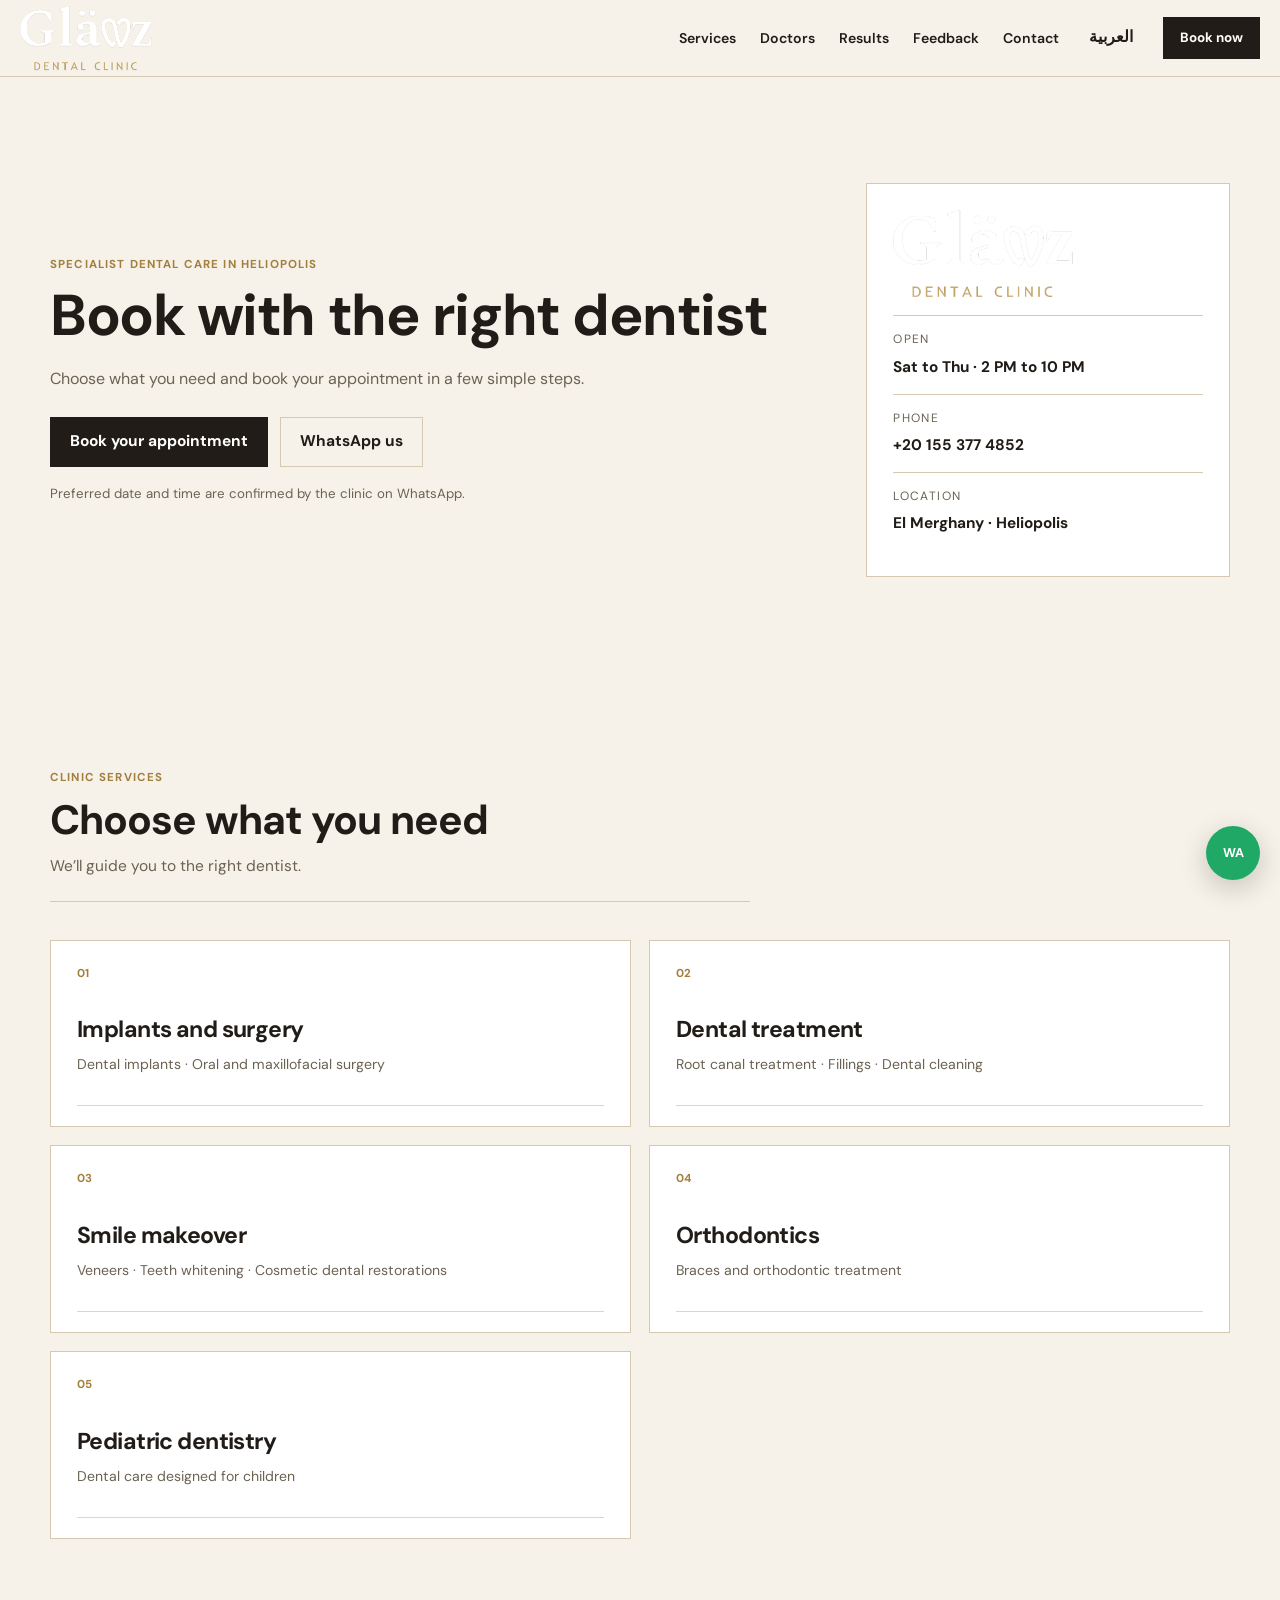
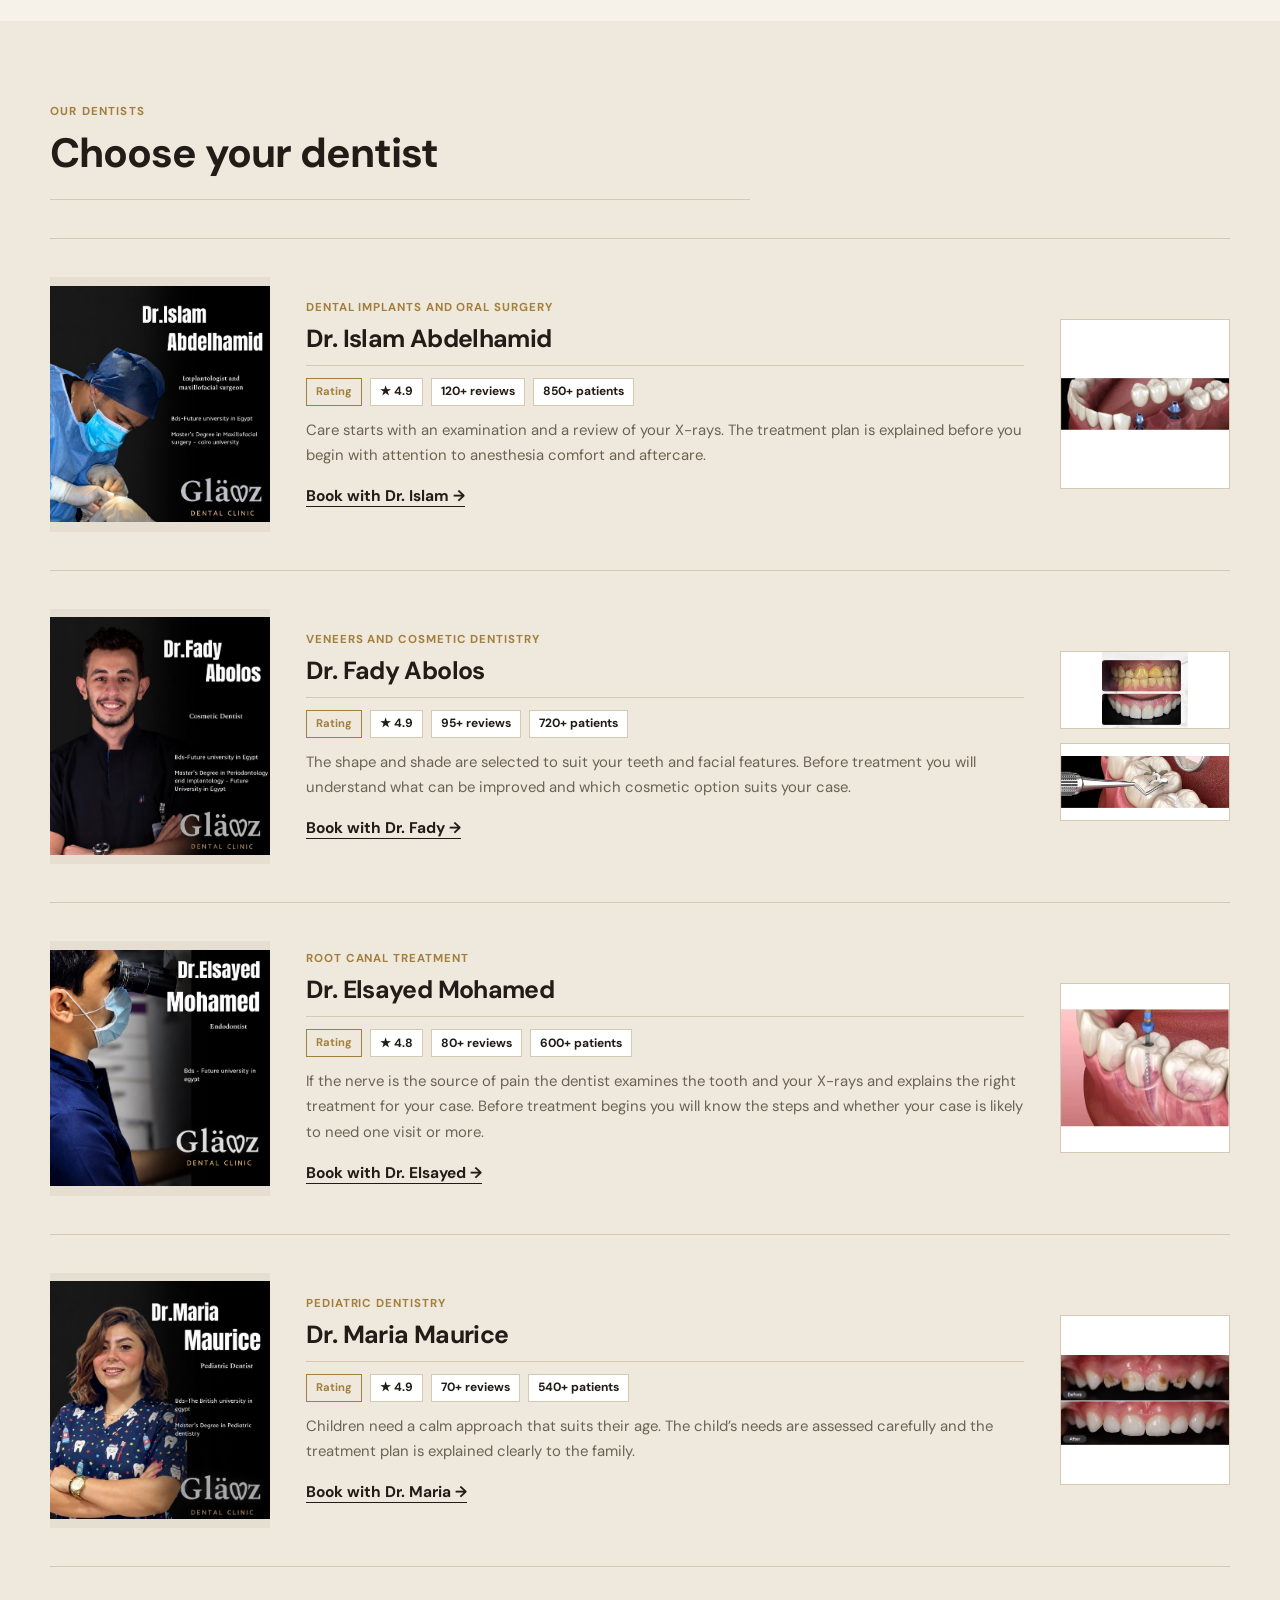
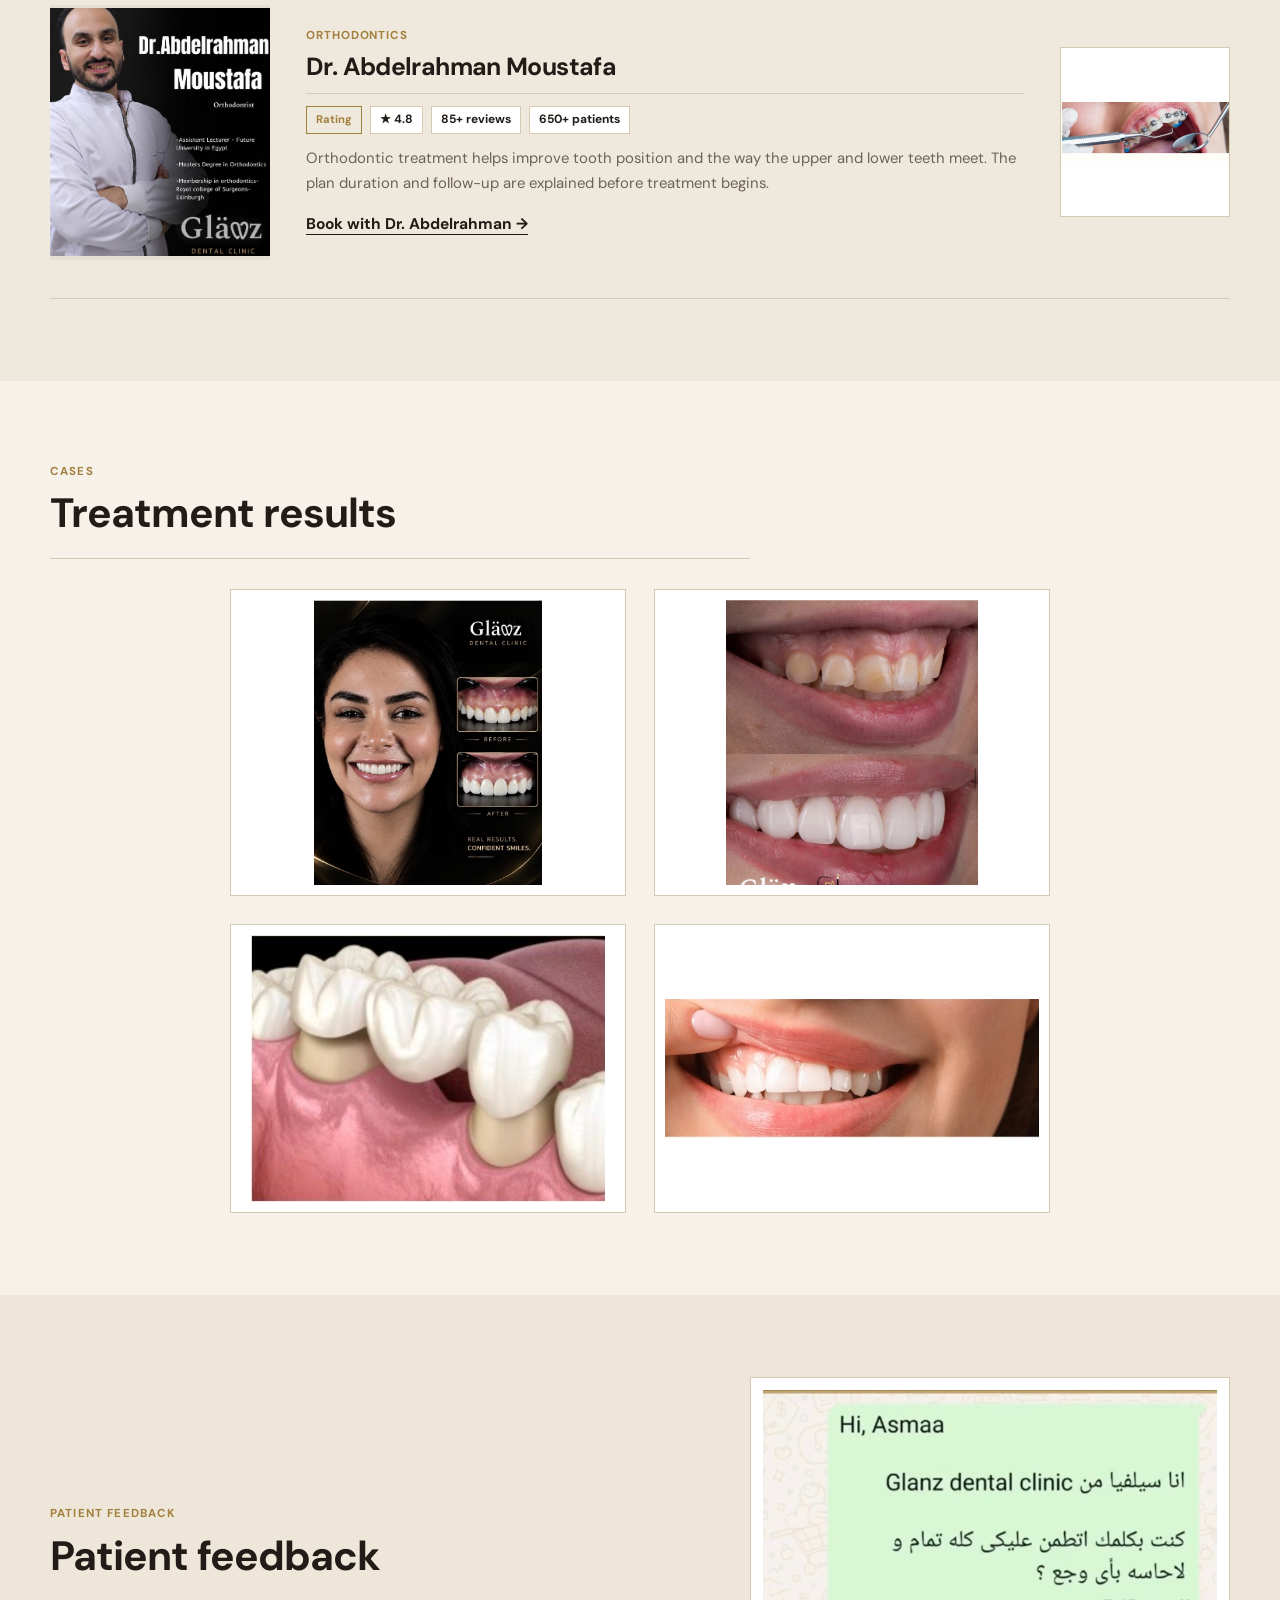
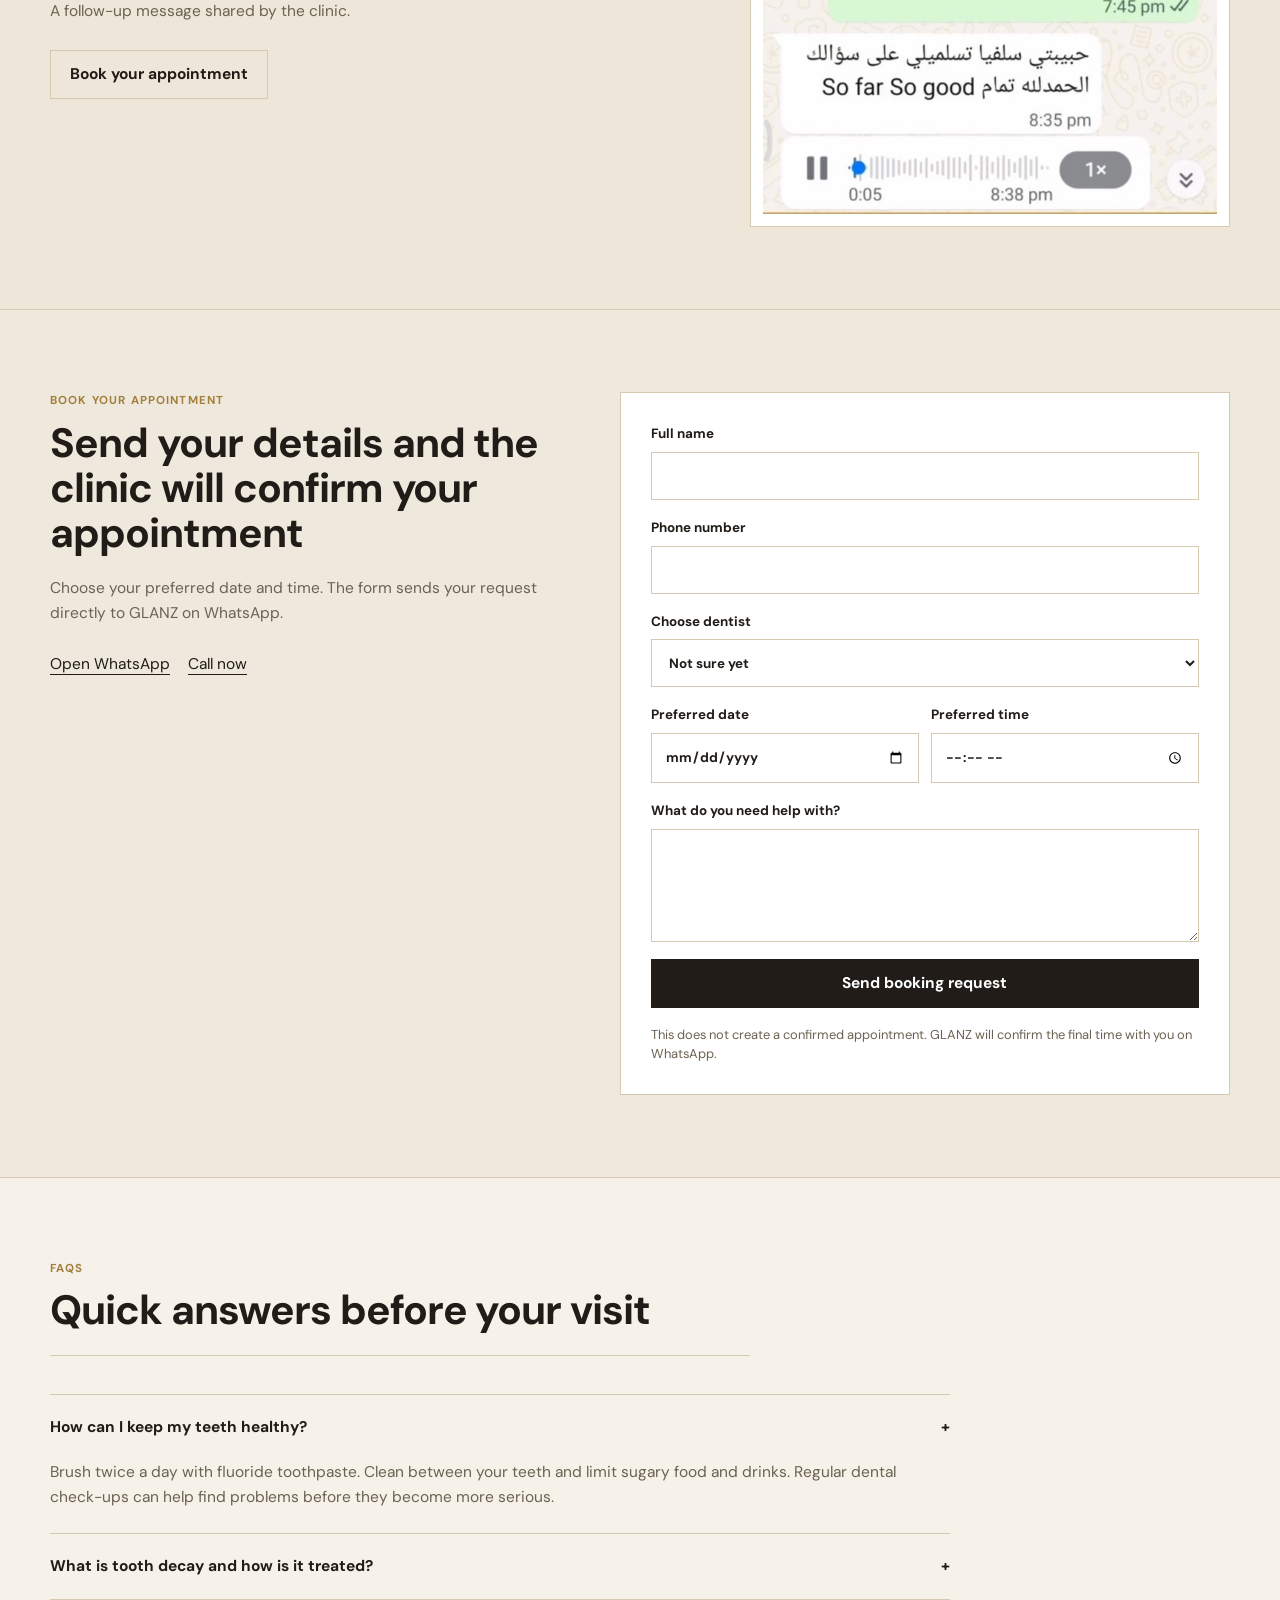
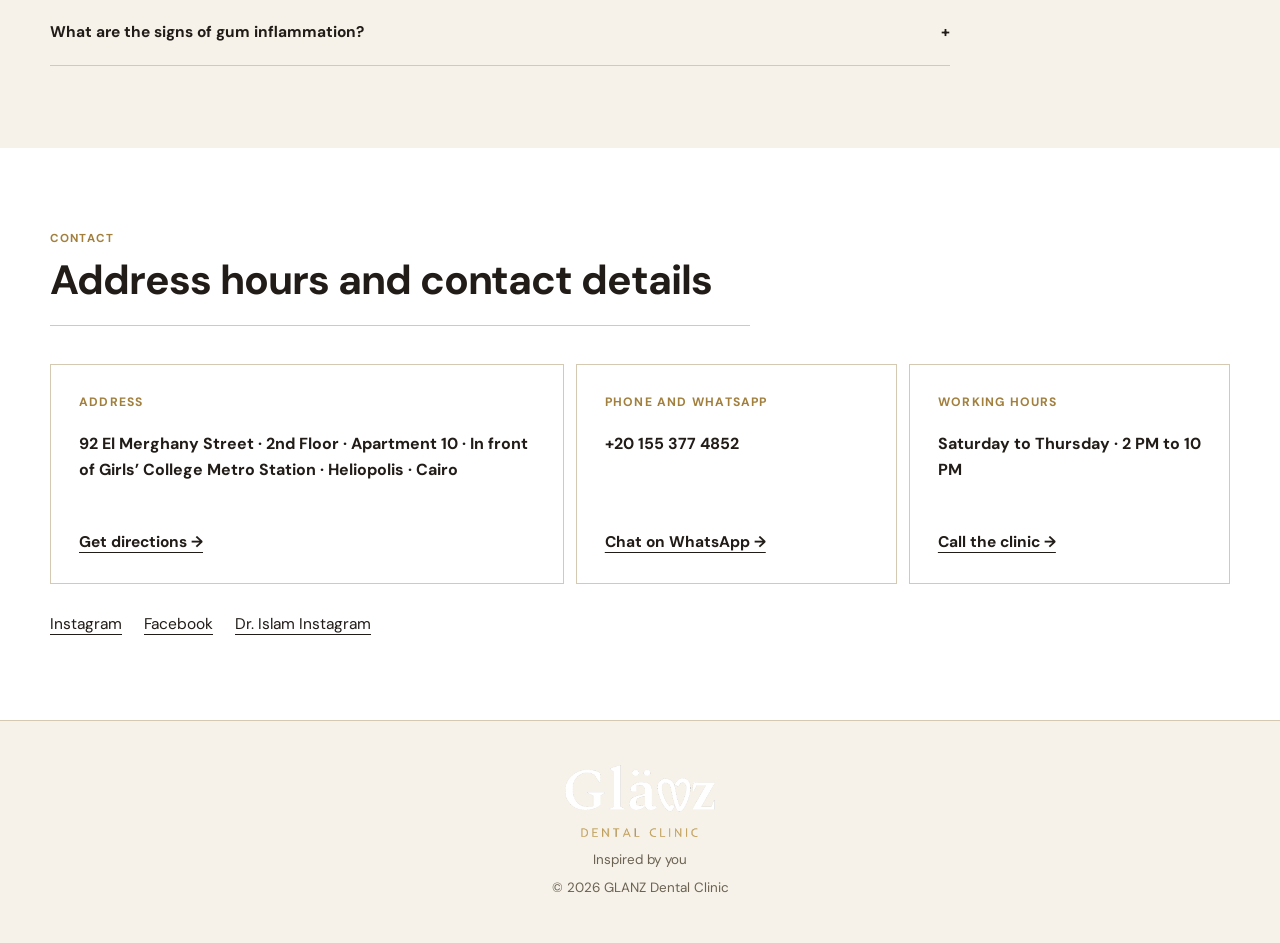
==== commit 7259a010: "Add files via upload" ====
--- a/index.html
+++ b/index.html
@@ -37,8 +37,8 @@
     <section class="hero shell">
       <div class="hero-copy-wrap">
         <p class="eyebrow" data-en="Specialist dental care in Heliopolis" data-ar="رعاية أسنان متخصصة في هليوبوليس">Specialist dental care in Heliopolis</p>
-        <h1 data-en="Start with your concern. We will guide you to the right dentist." data-ar="ابدأ بمشكلتك وإحنا نوصلك للدكتور المناسب">Start with your concern. We will guide you to the right dentist.</h1>
-        <p class="hero-copy" data-en="At GLANZ each dentist focuses on a specific area of care. Tell us what you need and choose the most suitable path for your visit." data-ar="في GLANZ كل دكتور مركز في تخصصه. قولنا محتاج إيه واختار المسار الأنسب لزيارتك.">At GLANZ each dentist focuses on a specific area of care. Tell us what you need and choose the most suitable path for your visit.</p>
+        <h1 data-en="Book with the right dentist" data-ar="احجز مع الدكتور المناسب">Book with the right dentist</h1>
+        <p class="hero-copy" data-en="Choose what you need and book your appointment in a few simple steps." data-ar="اختار احتياجك وشوف التخصص المناسب واحجز موعدك بسهولة.">Choose what you need and book your appointment in a few simple steps.</p>
         <div class="actions">
           <a class="button primary" href="#booking" data-en="Book your appointment" data-ar="احجز موعدك">Book your appointment</a>
           <a class="button secondary" href="https://wa.me/201553774852" target="_blank" rel="noopener noreferrer" data-en="WhatsApp us" data-ar="كلمنا واتساب">WhatsApp us</a>
@@ -72,36 +72,36 @@
       <div class="shell">
         <div class="section-heading">
           <p class="eyebrow" data-en="Our dentists" data-ar="دكاترة GLANZ">Our dentists</p>
-          <h2 data-en="Meet the specialist for your concern" data-ar="اعرف الدكتور المناسب لحالتك">Meet the specialist for your concern</h2>
+          <h2 data-en="Choose your dentist" data-ar="اختار دكتورك">Choose your dentist</h2>
         </div>
 
         <article class="doctor-card" id="doctor-islam">
           <div class="doctor-visual"><img src="assets/images/image-02.svg" alt="Dr. Islam Abdelhamid" loading="lazy"></div>
-          <div class="doctor-info"><p class="doctor-kicker" data-en="Dental Implants and Oral Surgery" data-ar="زراعة الأسنان وجراحات الفم والوجه والفكين">Dental Implants and Oral Surgery</p><h3 data-en="Dr. Islam Abdelhamid" data-ar="د. إسلام عبدالحميد">Dr. Islam Abdelhamid</h3><div class="doctor-proof"><span class="proof-preview" data-en="Preview" data-ar="معاينة">Preview</span><span>★ 4.9</span><span data-en="120+ reviews" data-ar="+120 تقييم">120+ reviews</span><span data-en="850+ patients" data-ar="+850 مريض">850+ patients</span></div><p data-en="Care starts with an examination and a review of your X-rays. The treatment plan is explained before you begin with attention to anesthesia comfort and aftercare." data-ar="العلاج بيبدأ بالكشف ومراجعة الأشعة. خطة العلاج بتتشرح قبل البداية مع الاهتمام بالتخدير والراحة وتعليمات ما بعد الإجراء.">Care starts with an examination and a review of your X-rays. The treatment plan is explained before you begin with attention to anesthesia comfort and aftercare.</p><button class="text-link book-doctor" type="button" data-doctor="Dr. Islam Abdelhamid" data-en="Book with Dr. Islam →" data-ar="احجز مع د. إسلام ←">Book with Dr. Islam →</button></div>
+          <div class="doctor-info"><p class="doctor-kicker" data-en="Dental Implants and Oral Surgery" data-ar="زراعة الأسنان وجراحات الفم والوجه والفكين">Dental Implants and Oral Surgery</p><h3 data-en="Dr. Islam Abdelhamid" data-ar="د. إسلام عبدالحميد">Dr. Islam Abdelhamid</h3><div class="doctor-proof"><span class="proof-preview" data-en="Rating" data-ar="التقييم">Rating</span><span>★ 4.9</span><span data-en="120+ reviews" data-ar="+120 تقييم">120+ reviews</span><span data-en="850+ patients" data-ar="+850 مريض">850+ patients</span></div><p data-en="Care starts with an examination and a review of your X-rays. The treatment plan is explained before you begin with attention to anesthesia comfort and aftercare." data-ar="العلاج بيبدأ بالكشف ومراجعة الأشعة. خطة العلاج بتتشرح قبل البداية مع الاهتمام بالتخدير والراحة وتعليمات ما بعد الإجراء.">Care starts with an examination and a review of your X-rays. The treatment plan is explained before you begin with attention to anesthesia comfort and aftercare.</p><button class="text-link book-doctor" type="button" data-doctor="Dr. Islam Abdelhamid" data-en="Book with Dr. Islam →" data-ar="احجز مع د. إسلام ←">Book with Dr. Islam →</button></div>
           <div class="doctor-case"><img src="assets/images/image-03.jpg" alt="Dental implant case" loading="lazy"></div>
         </article>
 
         <article class="doctor-card" id="doctor-fady">
           <div class="doctor-visual"><img src="assets/images/image-04.svg" alt="Dr. Fady Abolos" loading="lazy"></div>
-          <div class="doctor-info"><p class="doctor-kicker" data-en="Veneers and Cosmetic Dentistry" data-ar="الفينير وتجميل الأسنان">Veneers and Cosmetic Dentistry</p><h3 data-en="Dr. Fady Abolos" data-ar="د. فادي أبولوس">Dr. Fady Abolos</h3><div class="doctor-proof"><span class="proof-preview" data-en="Preview" data-ar="معاينة">Preview</span><span>★ 4.9</span><span data-en="95+ reviews" data-ar="+95 تقييم">95+ reviews</span><span data-en="720+ patients" data-ar="+720 مريض">720+ patients</span></div><p data-en="The shape and shade are selected to suit your teeth and facial features. Before treatment you will understand what can be improved and which cosmetic option suits your case." data-ar="اللون والشكل بيتحددوا بما يناسب أسنانك وملامح وجهك. قبل العلاج هتعرف إيه اللي محتاج يتغير وأنهي اختيار تجميلي مناسب لحالتك.">The shape and shade are selected to suit your teeth and facial features. Before treatment you will understand what can be improved and which cosmetic option suits your case.</p><button class="text-link book-doctor" type="button" data-doctor="Dr. Fady Abolos" data-en="Book with Dr. Fady →" data-ar="احجز مع د. فادي ←">Book with Dr. Fady →</button></div>
+          <div class="doctor-info"><p class="doctor-kicker" data-en="Veneers and Cosmetic Dentistry" data-ar="الفينير وتجميل الأسنان">Veneers and Cosmetic Dentistry</p><h3 data-en="Dr. Fady Abolos" data-ar="د. فادي أبولوس">Dr. Fady Abolos</h3><div class="doctor-proof"><span class="proof-preview" data-en="Rating" data-ar="التقييم">Rating</span><span>★ 4.9</span><span data-en="95+ reviews" data-ar="+95 تقييم">95+ reviews</span><span data-en="720+ patients" data-ar="+720 مريض">720+ patients</span></div><p data-en="The shape and shade are selected to suit your teeth and facial features. Before treatment you will understand what can be improved and which cosmetic option suits your case." data-ar="اللون والشكل بيتحددوا بما يناسب أسنانك وملامح وجهك. قبل العلاج هتعرف إيه اللي محتاج يتغير وأنهي اختيار تجميلي مناسب لحالتك.">The shape and shade are selected to suit your teeth and facial features. Before treatment you will understand what can be improved and which cosmetic option suits your case.</p><button class="text-link book-doctor" type="button" data-doctor="Dr. Fady Abolos" data-en="Book with Dr. Fady →" data-ar="احجز مع د. فادي ←">Book with Dr. Fady →</button></div>
           <div class="doctor-case case-strip"><img src="assets/images/image-05.jpg" alt="Cosmetic dentistry case" loading="lazy"><img src="assets/images/image-06.jpg" alt="Cosmetic filling case" loading="lazy"></div>
         </article>
 
         <article class="doctor-card" id="doctor-elsayed">
           <div class="doctor-visual"><img src="assets/images/image-09.svg" alt="Dr. Elsayed Mohamed" loading="lazy"></div>
-          <div class="doctor-info"><p class="doctor-kicker" data-en="Root Canal Treatment" data-ar="علاج جذور الأسنان والعصب">Root Canal Treatment</p><h3 data-en="Dr. Elsayed Mohamed" data-ar="د. السيد محمد">Dr. Elsayed Mohamed</h3><div class="doctor-proof"><span class="proof-preview" data-en="Preview" data-ar="معاينة">Preview</span><span>★ 4.8</span><span data-en="80+ reviews" data-ar="+80 تقييم">80+ reviews</span><span data-en="600+ patients" data-ar="+600 مريض">600+ patients</span></div><p data-en="If the nerve is the source of pain the dentist examines the tooth and your X-rays and explains the right treatment for your case. Before treatment begins you will know the steps and whether your case is likely to need one visit or more." data-ar="لو العصب هو سبب الوجع الدكتور بيكشف على السن ويراجع الأشعة ويحدد العلاج المناسب لحالتك. قبل ما نبدأ هتعرف خطوات العلاج وهل حالتك محتاجة زيارة واحدة أو أكتر.">If the nerve is the source of pain the dentist examines the tooth and your X-rays and explains the right treatment for your case. Before treatment begins you will know the steps and whether your case is likely to need one visit or more.</p><button class="text-link book-doctor" type="button" data-doctor="Dr. Elsayed Mohamed" data-en="Book with Dr. Elsayed →" data-ar="احجز مع د. السيد ←">Book with Dr. Elsayed →</button></div>
+          <div class="doctor-info"><p class="doctor-kicker" data-en="Root Canal Treatment" data-ar="علاج جذور الأسنان والعصب">Root Canal Treatment</p><h3 data-en="Dr. Elsayed Mohamed" data-ar="د. السيد محمد">Dr. Elsayed Mohamed</h3><div class="doctor-proof"><span class="proof-preview" data-en="Rating" data-ar="التقييم">Rating</span><span>★ 4.8</span><span data-en="80+ reviews" data-ar="+80 تقييم">80+ reviews</span><span data-en="600+ patients" data-ar="+600 مريض">600+ patients</span></div><p data-en="If the nerve is the source of pain the dentist examines the tooth and your X-rays and explains the right treatment for your case. Before treatment begins you will know the steps and whether your case is likely to need one visit or more." data-ar="لو العصب هو سبب الوجع الدكتور بيكشف على السن ويراجع الأشعة ويحدد العلاج المناسب لحالتك. قبل ما نبدأ هتعرف خطوات العلاج وهل حالتك محتاجة زيارة واحدة أو أكتر.">If the nerve is the source of pain the dentist examines the tooth and your X-rays and explains the right treatment for your case. Before treatment begins you will know the steps and whether your case is likely to need one visit or more.</p><button class="text-link book-doctor" type="button" data-doctor="Dr. Elsayed Mohamed" data-en="Book with Dr. Elsayed →" data-ar="احجز مع د. السيد ←">Book with Dr. Elsayed →</button></div>
           <div class="doctor-case"><img src="assets/images/image-10.jpg" alt="Root canal case" loading="lazy"></div>
         </article>
 
         <article class="doctor-card" id="doctor-maria">
           <div class="doctor-visual"><img src="assets/images/image-11.svg" alt="Dr. Maria Maurice" loading="lazy"></div>
-          <div class="doctor-info"><p class="doctor-kicker" data-en="Pediatric Dentistry" data-ar="طب أسنان الأطفال">Pediatric Dentistry</p><h3 data-en="Dr. Maria Maurice" data-ar="د. ماريا موريس">Dr. Maria Maurice</h3><div class="doctor-proof"><span class="proof-preview" data-en="Preview" data-ar="معاينة">Preview</span><span>★ 4.9</span><span data-en="70+ reviews" data-ar="+70 تقييم">70+ reviews</span><span data-en="540+ patients" data-ar="+540 مريض">540+ patients</span></div><p data-en="Children need a calm approach that suits their age. The child’s needs are assessed carefully and the treatment plan is explained clearly to the family." data-ar="علاج الطفل محتاج هدوء وطريقة تناسب سنه. احتياج الطفل بيتحدد بعناية وخطة العلاج بتتشرح للأسرة بوضوح.">Children need a calm approach that suits their age. The child’s needs are assessed carefully and the treatment plan is explained clearly to the family.</p><button class="text-link book-doctor" type="button" data-doctor="Dr. Maria Maurice" data-en="Book with Dr. Maria →" data-ar="احجز مع د. ماريا ←">Book with Dr. Maria →</button></div>
+          <div class="doctor-info"><p class="doctor-kicker" data-en="Pediatric Dentistry" data-ar="طب أسنان الأطفال">Pediatric Dentistry</p><h3 data-en="Dr. Maria Maurice" data-ar="د. ماريا موريس">Dr. Maria Maurice</h3><div class="doctor-proof"><span class="proof-preview" data-en="Rating" data-ar="التقييم">Rating</span><span>★ 4.9</span><span data-en="70+ reviews" data-ar="+70 تقييم">70+ reviews</span><span data-en="540+ patients" data-ar="+540 مريض">540+ patients</span></div><p data-en="Children need a calm approach that suits their age. The child’s needs are assessed carefully and the treatment plan is explained clearly to the family." data-ar="علاج الطفل محتاج هدوء وطريقة تناسب سنه. احتياج الطفل بيتحدد بعناية وخطة العلاج بتتشرح للأسرة بوضوح.">Children need a calm approach that suits their age. The child’s needs are assessed carefully and the treatment plan is explained clearly to the family.</p><button class="text-link book-doctor" type="button" data-doctor="Dr. Maria Maurice" data-en="Book with Dr. Maria →" data-ar="احجز مع د. ماريا ←">Book with Dr. Maria →</button></div>
           <div class="doctor-case"><img src="assets/images/image-12.svg" alt="Pediatric dental case before and after treatment" loading="lazy"></div>
         </article>
 
         <article class="doctor-card" id="doctor-abdelrahman">
           <div class="doctor-visual"><img src="assets/images/image-13.svg" alt="Dr. Abdelrahman Moustafa" loading="lazy"></div>
-          <div class="doctor-info"><p class="doctor-kicker" data-en="Orthodontics" data-ar="تقويم الأسنان">Orthodontics</p><h3 data-en="Dr. Abdelrahman Moustafa" data-ar="د. عبدالرحمن مصطفى">Dr. Abdelrahman Moustafa</h3><div class="doctor-proof"><span class="proof-preview" data-en="Preview" data-ar="معاينة">Preview</span><span>★ 4.8</span><span data-en="85+ reviews" data-ar="+85 تقييم">85+ reviews</span><span data-en="650+ patients" data-ar="+650 مريض">650+ patients</span></div><p data-en="Orthodontic treatment helps improve tooth position and the way the upper and lower teeth meet. The plan duration and follow-up are explained before treatment begins." data-ar="التقويم بيساعد في ترتيب الأسنان وتحسين طريقة قفل الأسنان على بعضها. الخطة والمدة والمتابعة بيتشرحوا قبل بداية العلاج.">Orthodontic treatment helps improve tooth position and the way the upper and lower teeth meet. The plan duration and follow-up are explained before treatment begins.</p><button class="text-link book-doctor" type="button" data-doctor="Dr. Abdelrahman Moustafa" data-en="Book with Dr. Abdelrahman →" data-ar="احجز مع د. عبدالرحمن ←">Book with Dr. Abdelrahman →</button></div>
+          <div class="doctor-info"><p class="doctor-kicker" data-en="Orthodontics" data-ar="تقويم الأسنان">Orthodontics</p><h3 data-en="Dr. Abdelrahman Moustafa" data-ar="د. عبدالرحمن مصطفى">Dr. Abdelrahman Moustafa</h3><div class="doctor-proof"><span class="proof-preview" data-en="Rating" data-ar="التقييم">Rating</span><span>★ 4.8</span><span data-en="85+ reviews" data-ar="+85 تقييم">85+ reviews</span><span data-en="650+ patients" data-ar="+650 مريض">650+ patients</span></div><p data-en="Orthodontic treatment helps improve tooth position and the way the upper and lower teeth meet. The plan duration and follow-up are explained before treatment begins." data-ar="التقويم بيساعد في ترتيب الأسنان وتحسين طريقة قفل الأسنان على بعضها. الخطة والمدة والمتابعة بيتشرحوا قبل بداية العلاج.">Orthodontic treatment helps improve tooth position and the way the upper and lower teeth meet. The plan duration and follow-up are explained before treatment begins.</p><button class="text-link book-doctor" type="button" data-doctor="Dr. Abdelrahman Moustafa" data-en="Book with Dr. Abdelrahman →" data-ar="احجز مع د. عبدالرحمن ←">Book with Dr. Abdelrahman →</button></div>
           <div class="doctor-case"><img src="assets/images/image-14.jpg" alt="Orthodontics case" loading="lazy"></div>
         </article>
       </div>
@@ -109,8 +109,8 @@
 
     <section id="results" class="section shell">
       <div class="section-heading">
-        <p class="eyebrow" data-en="GLANZ cases" data-ar="حالات GLANZ">GLANZ cases</p>
-        <h2 data-en="Real results" data-ar="نتائج حقيقية">Real results</h2>
+        <p class="eyebrow" data-en="Cases" data-ar="الحالات">Cases</p>
+        <h2 data-en="Treatment results" data-ar="نتائج الحالات">Treatment results</h2>
               </div>
       <div class="results-grid">
         <figure class="result-feature"><img src="assets/images/case-cosmetic-portrait.jpg" alt="Cosmetic dentistry before and after case" loading="lazy"></figure>
@@ -122,7 +122,7 @@
 
     <section id="reviews" class="section section-review">
       <div class="shell review-layout">
-        <div class="review-copy"><p class="eyebrow" data-en="Patient feedback" data-ar="رأي مريض">Patient feedback</p><h2 data-en="Trust is built through the experience" data-ar="الثقة بتبدأ من تجربة المريض">Trust is built through the experience</h2><p data-en="A real follow-up message shared by the clinic is shown here as patient feedback." data-ar="هنا بنعرض رسالة متابعة حقيقية شاركتها العيادة كتجربة من مريض.">A real follow-up message shared by the clinic is shown here as patient feedback.</p><a class="button secondary" href="#booking" data-en="Book your appointment" data-ar="احجز موعدك">Book your appointment</a></div>
+        <div class="review-copy"><p class="eyebrow" data-en="Patient feedback" data-ar="رأي مريض">Patient feedback</p><h2 data-en="Patient feedback" data-ar="آراء المرضى">Patient feedback</h2><p data-en="A follow-up message shared by the clinic." data-ar="رسالة متابعة شاركتها العيادة.">A follow-up message shared by the clinic.</p><a class="button secondary" href="#booking" data-en="Book your appointment" data-ar="احجز موعدك">Book your appointment</a></div>
         <figure class="testimonial-card"><img src="assets/images/testimonial-asmaa.jpg" alt="Patient feedback shared by GLANZ Dental Clinic" loading="lazy"></figure>
       </div>
     </section>
--- a/assets/css/styles.css
+++ b/assets/css/styles.css
@@ -34,3 +34,130 @@
   .case-strip img{height:150px}
   .section-heading{margin-bottom:34px}
 }
+
+/* V5 final visual refinement — mobile-first, cleaner hierarchy, more whitespace */
+body{font-size:15.5px;line-height:1.62}
+.section{padding:82px 0}
+.section-heading{max-width:700px;margin-bottom:38px;padding-bottom:22px;border-bottom:1px solid var(--line)}
+.section-heading>p:last-child{margin-top:11px}
+.eyebrow{margin-bottom:10px;font-size:.72rem;letter-spacing:.1em}
+h1{font-size:clamp(2.2rem,4.5vw,4.5rem);line-height:1.06}
+h2{font-size:clamp(1.85rem,3.2vw,3rem);line-height:1.1}
+h3{font-size:clamp(1.2rem,1.8vw,1.55rem)}
+.hero{min-height:610px;padding:74px 0 78px;gap:58px}
+.hero-copy{margin:20px 0 26px;font-size:1rem;max-width:620px}
+.hero-panel{padding:26px}
+.hero-logo{width:180px;margin-bottom:18px}
+.quick-row{padding:14px 0}
+.button{min-height:48px;padding:11px 19px}
+
+/* Services inspired by the supplied reference: simple blocks, strong hierarchy, clear separators */
+.service-grid{grid-template-columns:repeat(2,minmax(0,1fr));gap:18px}
+.service-card{min-height:180px;padding:24px 26px;background:#fff;border:1px solid var(--line);position:relative}
+.service-card::after{content:"";position:absolute;left:26px;right:26px;bottom:20px;border-bottom:1px solid rgba(213,201,177,.75)}
+.service-card>span{font-size:.72rem}
+.service-card h3{margin-top:34px;margin-bottom:10px}
+.service-card p{margin-top:0;padding-bottom:26px;font-size:.88rem;line-height:1.65}
+
+/* Doctors: less card-like, more editorial with dividers and spacing */
+.doctor-card{grid-template-columns:220px minmax(0,1fr) 170px;gap:36px;margin-top:0;padding:38px 0;background:transparent;border:0;border-top:1px solid var(--line)}
+.doctor-card:last-child{border-bottom:1px solid var(--line)}
+.doctor-visual{min-height:0;height:255px;max-height:255px;background:#e6ded0}
+.doctor-visual img{height:255px}
+.doctor-info h3{font-size:1.55rem}
+.doctor-info p:not(.doctor-kicker){font-size:.93rem;line-height:1.72;margin-top:12px}
+.doctor-kicker{font-size:.72rem;margin-bottom:7px}
+.doctor-proof{gap:8px;margin-top:12px;padding-top:12px;border-top:1px solid var(--line)}
+.doctor-proof span{min-height:28px;padding:4px 9px;font-size:.75rem}
+.doctor-proof .proof-preview{background:transparent;border-color:var(--gold);color:var(--gold);letter-spacing:0;text-transform:none}
+.doctor-case{height:170px}
+.case-strip{gap:14px}
+.text-link{margin-top:15px}
+
+/* Results: smaller, separated cases with whitespace */
+#results .section-heading{margin-bottom:30px}
+.results-grid{grid-template-columns:repeat(2,minmax(0,1fr));gap:28px;max-width:820px}
+.results-grid figure,.result-feature,.results-grid figure:nth-child(2){padding:10px;background:#fff;border:1px solid var(--line)}
+.results-grid img{max-height:285px}
+
+/* Keep sections light and less visually heavy */
+.section-review{background:#eee7d9}
+.booking-section{background:#efe9dd;color:var(--ink);border-top:1px solid var(--line);border-bottom:1px solid var(--line)}
+.booking-copy p:not(.eyebrow){color:var(--muted)}
+.booking-direct a{color:var(--ink)}
+.booking-form{background:#fff;border:1px solid var(--line)}
+
+/* Mobile: compact typography and calmer vertical rhythm */
+@media(max-width:620px){
+  html{scroll-padding-top:66px}
+  body{font-size:14.5px;line-height:1.6}
+  .shell{width:min(100% - 40px,1180px)}
+  .section{padding:50px 0}
+  .header-inner{min-height:64px;width:calc(100% - 30px);gap:12px}
+  .brand{width:98px}
+  .language-toggle{font-size:.86rem}
+  .menu-toggle{font-size:1.14rem}
+  .hero{padding:44px 0 50px;gap:28px}
+  .hero h1{font-size:2rem;line-height:1.12;max-width:100%}
+  .hero-copy{font-size:.9rem;line-height:1.7;margin:16px 0 20px;max-width:95%}
+  .eyebrow{font-size:.68rem;margin-bottom:8px}
+  .actions{gap:10px}
+  .button{min-height:46px;font-size:.9rem}
+  .hero-note{font-size:.76rem;line-height:1.6;margin-top:12px}
+  .hero-panel{padding:18px 20px}
+  .hero-logo{width:135px;margin-bottom:10px}
+  .quick-row{padding:11px 0}
+  .quick-row span{font-size:.66rem}
+  .quick-row strong{font-size:.85rem}
+  .section-heading{margin-bottom:26px;padding-bottom:16px}
+  .section-heading h2{font-size:1.72rem;line-height:1.18}
+  .section-heading>p:last-child{font-size:.88rem;line-height:1.65;margin-top:8px}
+
+  .service-grid{grid-template-columns:1fr;gap:14px}
+  .service-card{min-height:0;padding:22px 20px}
+  .service-card::after{left:20px;right:20px;bottom:16px}
+  .service-card h3{font-size:1.28rem;margin-top:22px;margin-bottom:7px}
+  .service-card p{font-size:.84rem;line-height:1.65;padding-bottom:20px}
+
+  .doctor-card{display:grid;grid-template-columns:96px minmax(0,1fr);gap:16px;padding:30px 0;margin:0}
+  .doctor-visual{width:96px;height:118px;max-height:118px;align-self:start}
+  .doctor-visual img{height:118px;object-fit:cover}
+  .doctor-info{min-width:0}
+  .doctor-info h3{font-size:1.2rem;line-height:1.25}
+  .doctor-kicker{font-size:.65rem;line-height:1.45;margin-bottom:5px}
+  .doctor-info p:not(.doctor-kicker){grid-column:1/-1;font-size:.82rem;line-height:1.68;margin-top:10px}
+  .doctor-proof{gap:6px;margin-top:9px;padding-top:9px}
+  .doctor-proof span{font-size:.68rem;min-height:26px;padding:3px 7px}
+  .text-link{font-size:.82rem;margin-top:12px}
+  .doctor-case{grid-column:1/-1;width:72%;height:128px;margin:4px auto 0}
+  .case-strip{width:88%;grid-template-columns:1fr 1fr;gap:14px;height:auto}
+  .case-strip img{height:128px}
+
+  #results .section-heading{margin-bottom:24px}
+  .results-grid{grid-template-columns:1fr 1fr;gap:16px;max-width:100%}
+  .results-grid figure,.result-feature,.results-grid figure:nth-child(2){width:100%;margin:0;padding:7px;aspect-ratio:4/5;overflow:hidden}
+  .results-grid img{width:100%;height:100%;max-height:none;object-fit:contain}
+
+  .review-layout,.booking-layout{gap:26px}
+  .review-copy h2,.booking-copy h2{font-size:1.7rem}
+  .review-copy p:not(.eyebrow),.booking-copy p:not(.eyebrow){font-size:.88rem;line-height:1.7;margin-top:12px}
+  .testimonial-card{padding:8px}
+  .booking-form{padding:18px;gap:14px}
+  .booking-form label{font-size:.78rem}
+  .booking-form input,.booking-form select,.booking-form textarea{min-height:44px;padding:10px 11px}
+  .faq-item summary{padding:16px 0;font-size:.92rem}
+  .faq-item>p{font-size:.84rem;line-height:1.72;padding-bottom:18px}
+  .contact-grid{gap:14px}
+  .contact-card{padding:22px;min-height:0}
+  .contact-card strong{margin-top:12px;font-size:.9rem}
+  .contact-card a{padding-top:16px;font-size:.84rem}
+  .floating-whatsapp{width:48px;height:48px;font-size:.72rem}
+}
+
+@media(max-width:380px){
+  .hero h1{font-size:1.82rem}
+  .section-heading h2{font-size:1.58rem}
+  .results-grid{grid-template-columns:1fr;gap:18px}
+  .results-grid figure,.result-feature,.results-grid figure:nth-child(2){width:88%;margin:0 auto;aspect-ratio:auto}
+  .results-grid img{height:auto}
+}
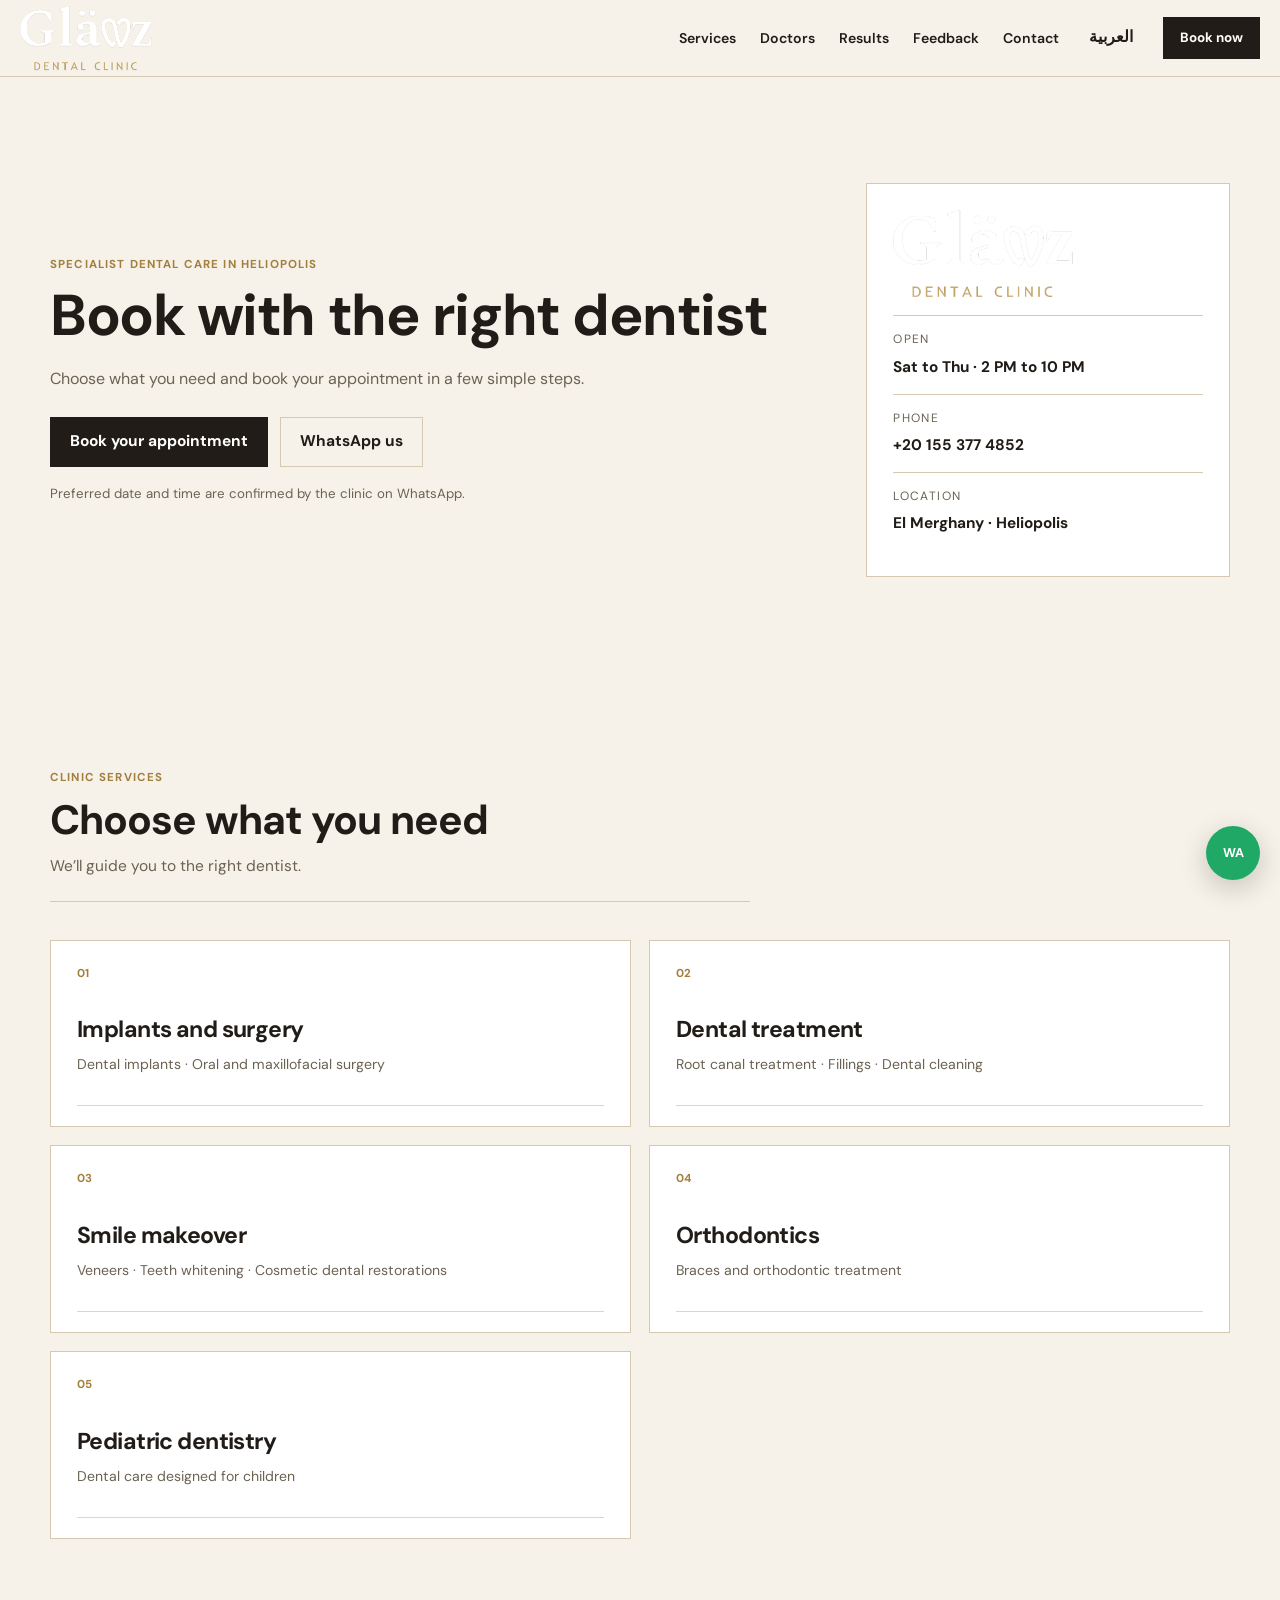
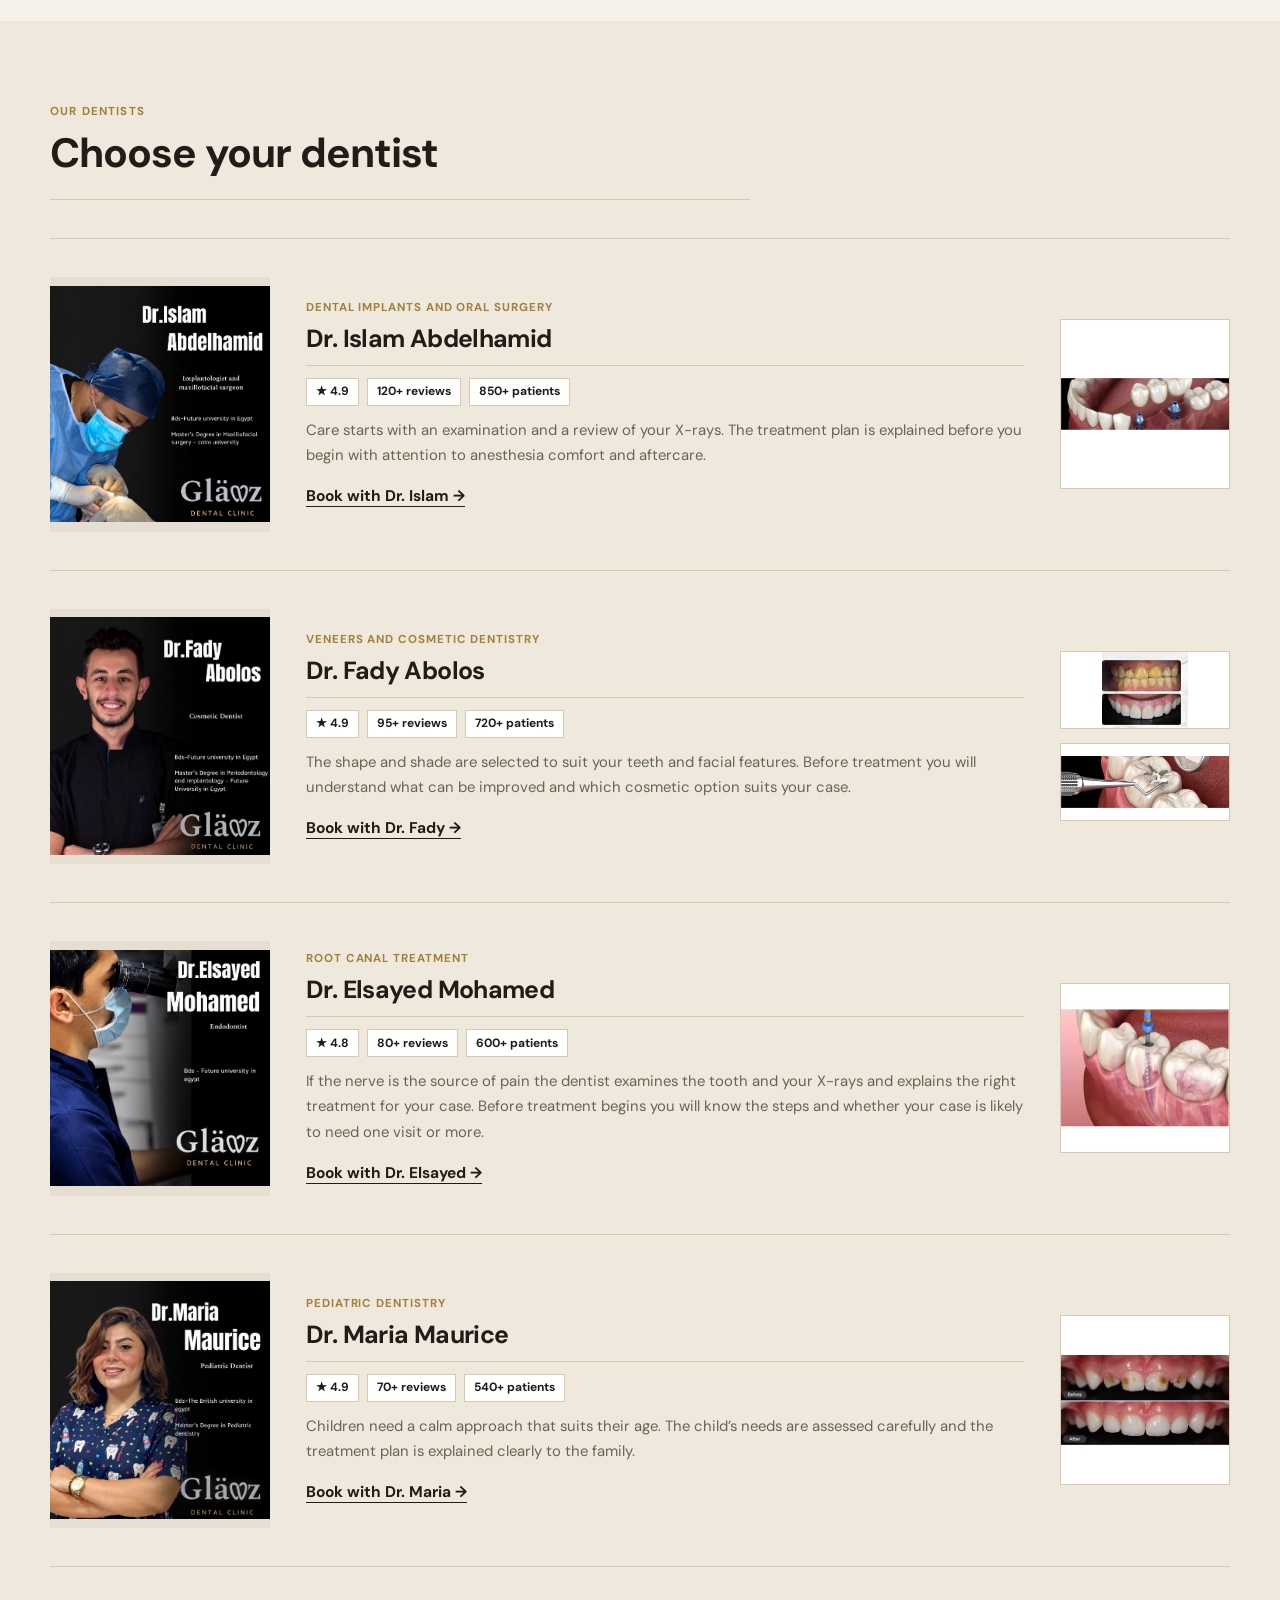
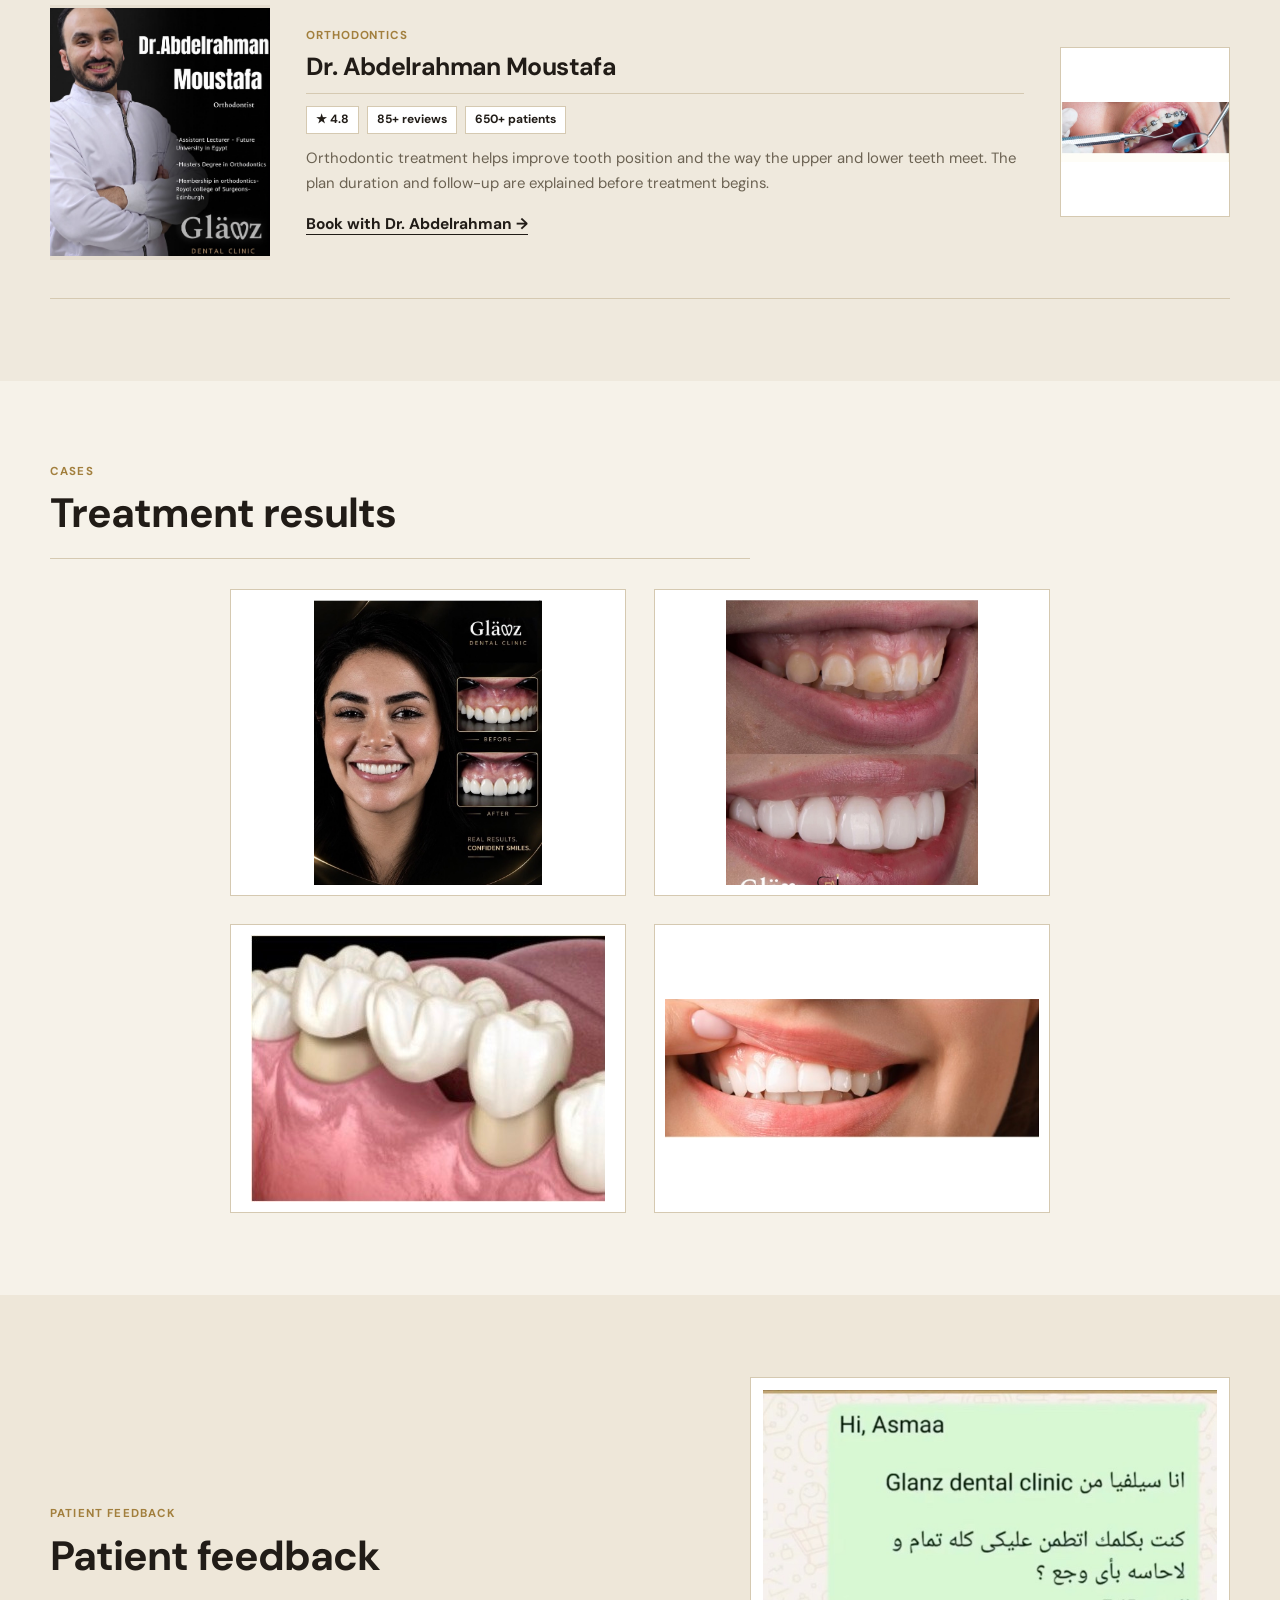
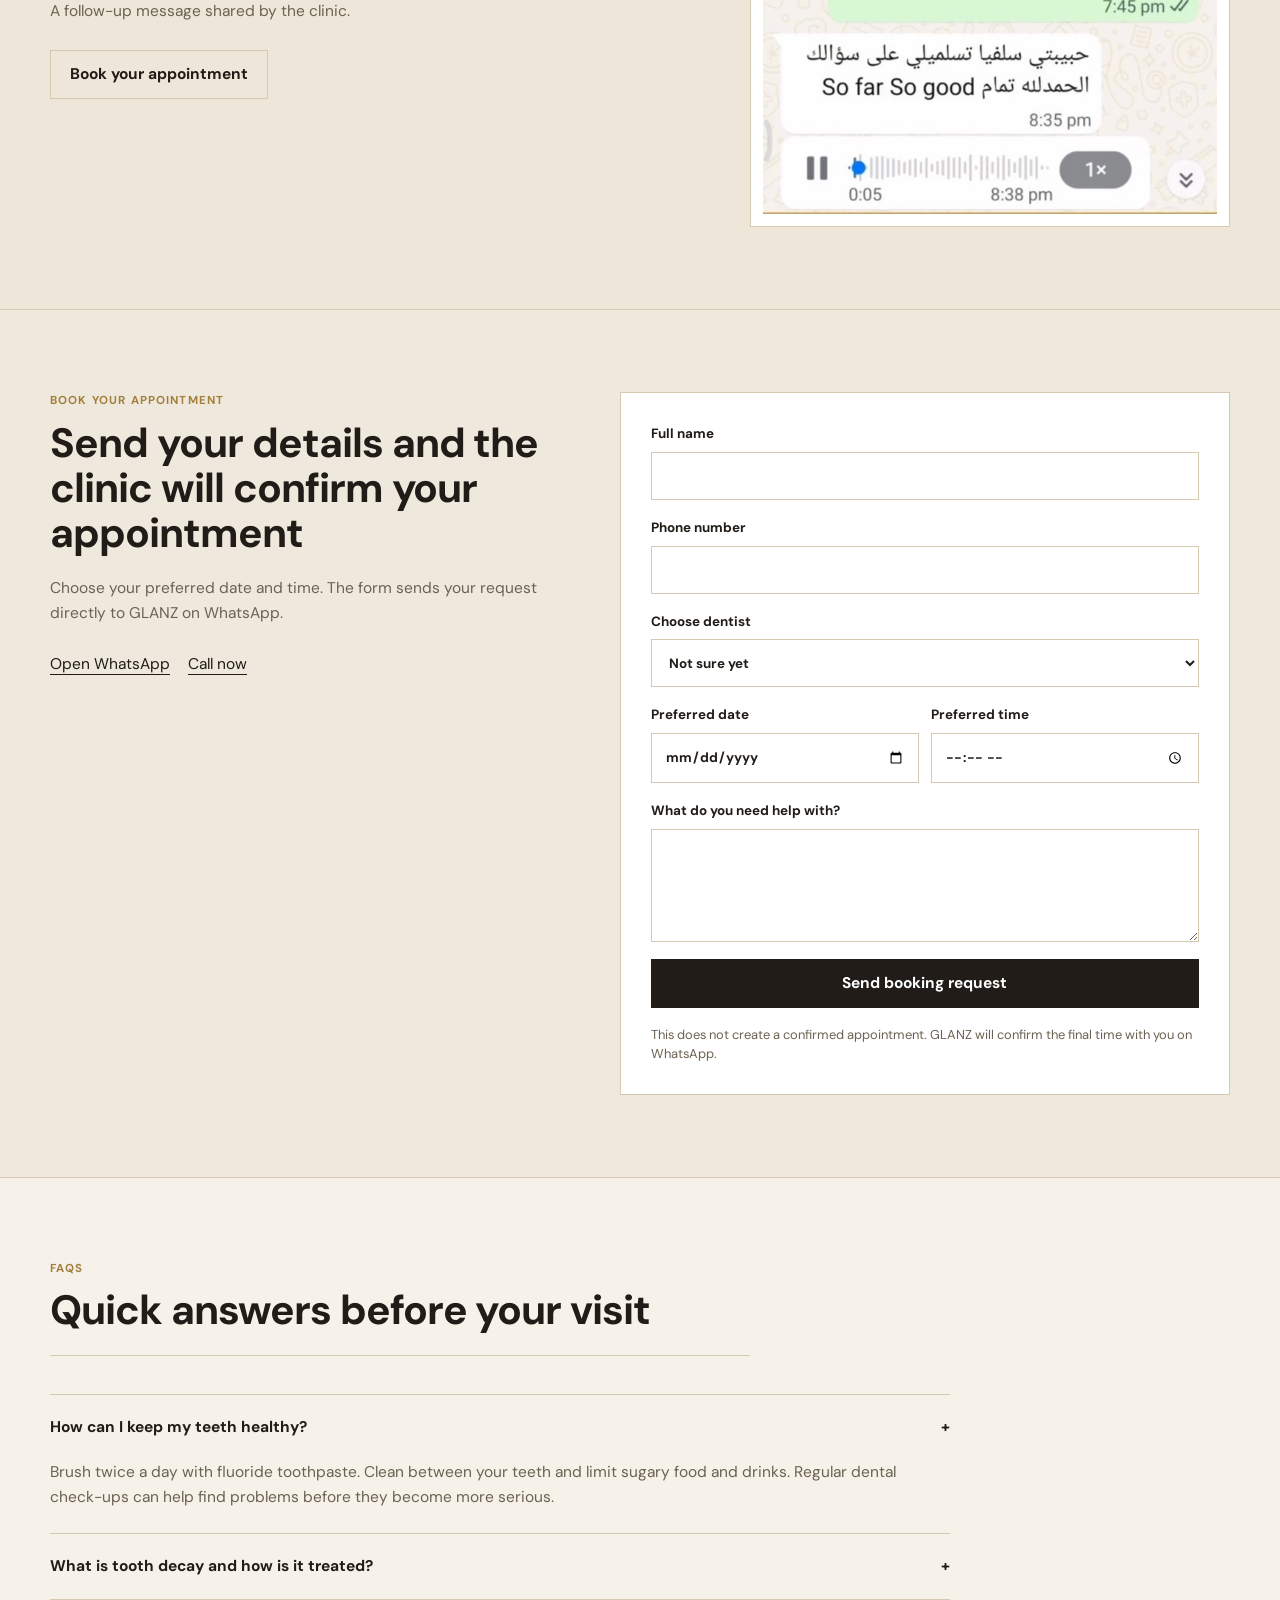
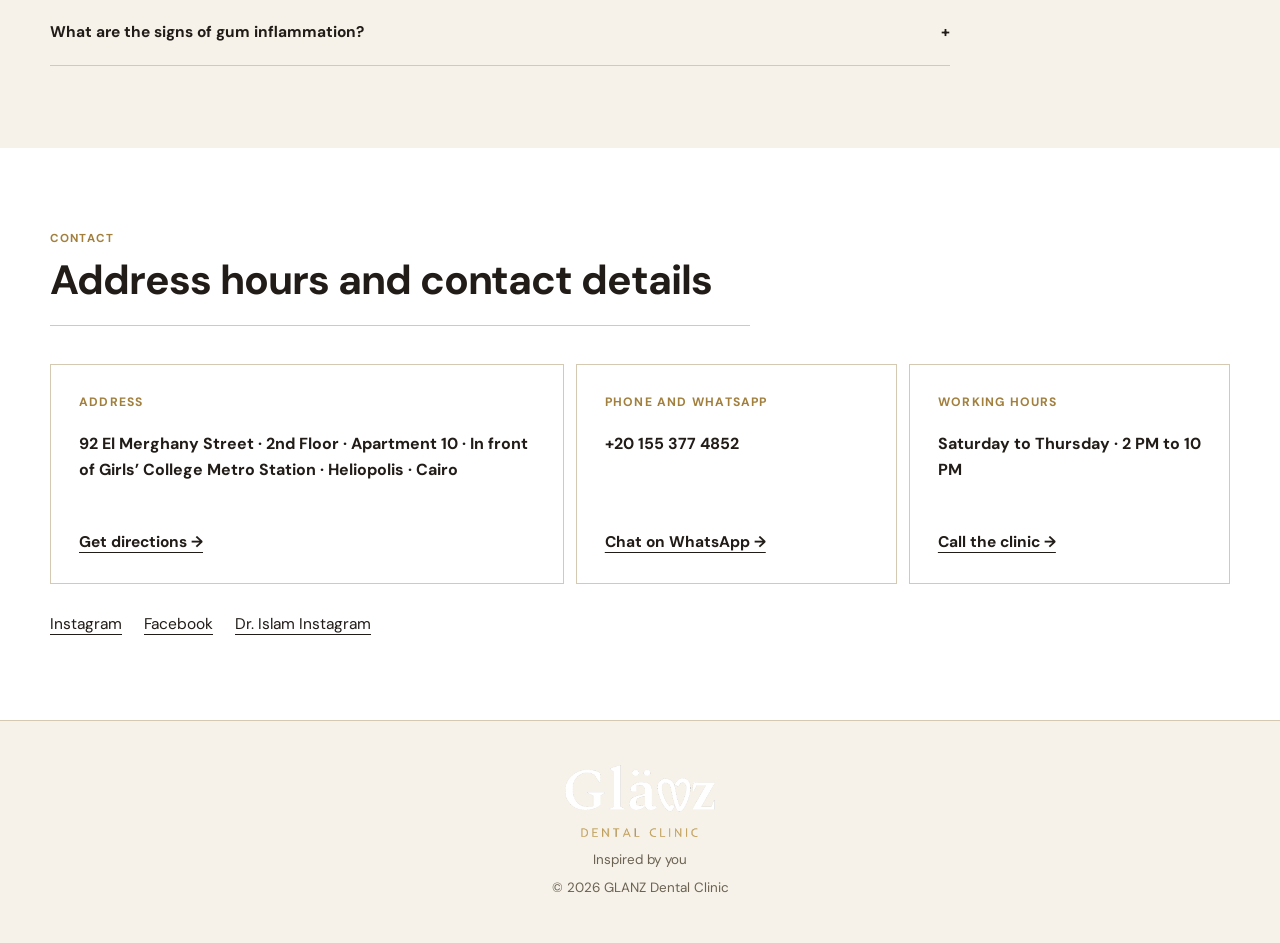
==== commit 1010085f: "Add files via upload" ====
--- a/index.html
+++ b/index.html
@@ -77,31 +77,31 @@
 
         <article class="doctor-card" id="doctor-islam">
           <div class="doctor-visual"><img src="assets/images/image-02.svg" alt="Dr. Islam Abdelhamid" loading="lazy"></div>
-          <div class="doctor-info"><p class="doctor-kicker" data-en="Dental Implants and Oral Surgery" data-ar="زراعة الأسنان وجراحات الفم والوجه والفكين">Dental Implants and Oral Surgery</p><h3 data-en="Dr. Islam Abdelhamid" data-ar="د. إسلام عبدالحميد">Dr. Islam Abdelhamid</h3><div class="doctor-proof"><span class="proof-preview" data-en="Rating" data-ar="التقييم">Rating</span><span>★ 4.9</span><span data-en="120+ reviews" data-ar="+120 تقييم">120+ reviews</span><span data-en="850+ patients" data-ar="+850 مريض">850+ patients</span></div><p data-en="Care starts with an examination and a review of your X-rays. The treatment plan is explained before you begin with attention to anesthesia comfort and aftercare." data-ar="العلاج بيبدأ بالكشف ومراجعة الأشعة. خطة العلاج بتتشرح قبل البداية مع الاهتمام بالتخدير والراحة وتعليمات ما بعد الإجراء.">Care starts with an examination and a review of your X-rays. The treatment plan is explained before you begin with attention to anesthesia comfort and aftercare.</p><button class="text-link book-doctor" type="button" data-doctor="Dr. Islam Abdelhamid" data-en="Book with Dr. Islam →" data-ar="احجز مع د. إسلام ←">Book with Dr. Islam →</button></div>
+          <div class="doctor-info"><p class="doctor-kicker" data-en="Dental Implants and Oral Surgery" data-ar="زراعة الأسنان وجراحات الفم والوجه والفكين">Dental Implants and Oral Surgery</p><h3 data-en="Dr. Islam Abdelhamid" data-ar="د. إسلام عبدالحميد">Dr. Islam Abdelhamid</h3><div class="doctor-proof"><span>★ 4.9</span><span data-en="120+ reviews" data-ar="+120 تقييم">120+ reviews</span><span data-en="850+ patients" data-ar="+850 مريض">850+ patients</span></div><p data-en="Care starts with an examination and a review of your X-rays. The treatment plan is explained before you begin with attention to anesthesia comfort and aftercare." data-ar="العلاج بيبدأ بالكشف ومراجعة الأشعة. خطة العلاج بتتشرح قبل البداية مع الاهتمام بالتخدير والراحة وتعليمات ما بعد الإجراء.">Care starts with an examination and a review of your X-rays. The treatment plan is explained before you begin with attention to anesthesia comfort and aftercare.</p><button class="text-link book-doctor" type="button" data-doctor="Dr. Islam Abdelhamid" data-en="Book with Dr. Islam →" data-ar="احجز مع د. إسلام ←">Book with Dr. Islam →</button></div>
           <div class="doctor-case"><img src="assets/images/image-03.jpg" alt="Dental implant case" loading="lazy"></div>
         </article>
 
         <article class="doctor-card" id="doctor-fady">
           <div class="doctor-visual"><img src="assets/images/image-04.svg" alt="Dr. Fady Abolos" loading="lazy"></div>
-          <div class="doctor-info"><p class="doctor-kicker" data-en="Veneers and Cosmetic Dentistry" data-ar="الفينير وتجميل الأسنان">Veneers and Cosmetic Dentistry</p><h3 data-en="Dr. Fady Abolos" data-ar="د. فادي أبولوس">Dr. Fady Abolos</h3><div class="doctor-proof"><span class="proof-preview" data-en="Rating" data-ar="التقييم">Rating</span><span>★ 4.9</span><span data-en="95+ reviews" data-ar="+95 تقييم">95+ reviews</span><span data-en="720+ patients" data-ar="+720 مريض">720+ patients</span></div><p data-en="The shape and shade are selected to suit your teeth and facial features. Before treatment you will understand what can be improved and which cosmetic option suits your case." data-ar="اللون والشكل بيتحددوا بما يناسب أسنانك وملامح وجهك. قبل العلاج هتعرف إيه اللي محتاج يتغير وأنهي اختيار تجميلي مناسب لحالتك.">The shape and shade are selected to suit your teeth and facial features. Before treatment you will understand what can be improved and which cosmetic option suits your case.</p><button class="text-link book-doctor" type="button" data-doctor="Dr. Fady Abolos" data-en="Book with Dr. Fady →" data-ar="احجز مع د. فادي ←">Book with Dr. Fady →</button></div>
+          <div class="doctor-info"><p class="doctor-kicker" data-en="Veneers and Cosmetic Dentistry" data-ar="الفينير وتجميل الأسنان">Veneers and Cosmetic Dentistry</p><h3 data-en="Dr. Fady Abolos" data-ar="د. فادي أبولوس">Dr. Fady Abolos</h3><div class="doctor-proof"><span>★ 4.9</span><span data-en="95+ reviews" data-ar="+95 تقييم">95+ reviews</span><span data-en="720+ patients" data-ar="+720 مريض">720+ patients</span></div><p data-en="The shape and shade are selected to suit your teeth and facial features. Before treatment you will understand what can be improved and which cosmetic option suits your case." data-ar="اللون والشكل بيتحددوا بما يناسب أسنانك وملامح وجهك. قبل العلاج هتعرف إيه اللي محتاج يتغير وأنهي اختيار تجميلي مناسب لحالتك.">The shape and shade are selected to suit your teeth and facial features. Before treatment you will understand what can be improved and which cosmetic option suits your case.</p><button class="text-link book-doctor" type="button" data-doctor="Dr. Fady Abolos" data-en="Book with Dr. Fady →" data-ar="احجز مع د. فادي ←">Book with Dr. Fady →</button></div>
           <div class="doctor-case case-strip"><img src="assets/images/image-05.jpg" alt="Cosmetic dentistry case" loading="lazy"><img src="assets/images/image-06.jpg" alt="Cosmetic filling case" loading="lazy"></div>
         </article>
 
         <article class="doctor-card" id="doctor-elsayed">
           <div class="doctor-visual"><img src="assets/images/image-09.svg" alt="Dr. Elsayed Mohamed" loading="lazy"></div>
-          <div class="doctor-info"><p class="doctor-kicker" data-en="Root Canal Treatment" data-ar="علاج جذور الأسنان والعصب">Root Canal Treatment</p><h3 data-en="Dr. Elsayed Mohamed" data-ar="د. السيد محمد">Dr. Elsayed Mohamed</h3><div class="doctor-proof"><span class="proof-preview" data-en="Rating" data-ar="التقييم">Rating</span><span>★ 4.8</span><span data-en="80+ reviews" data-ar="+80 تقييم">80+ reviews</span><span data-en="600+ patients" data-ar="+600 مريض">600+ patients</span></div><p data-en="If the nerve is the source of pain the dentist examines the tooth and your X-rays and explains the right treatment for your case. Before treatment begins you will know the steps and whether your case is likely to need one visit or more." data-ar="لو العصب هو سبب الوجع الدكتور بيكشف على السن ويراجع الأشعة ويحدد العلاج المناسب لحالتك. قبل ما نبدأ هتعرف خطوات العلاج وهل حالتك محتاجة زيارة واحدة أو أكتر.">If the nerve is the source of pain the dentist examines the tooth and your X-rays and explains the right treatment for your case. Before treatment begins you will know the steps and whether your case is likely to need one visit or more.</p><button class="text-link book-doctor" type="button" data-doctor="Dr. Elsayed Mohamed" data-en="Book with Dr. Elsayed →" data-ar="احجز مع د. السيد ←">Book with Dr. Elsayed →</button></div>
+          <div class="doctor-info"><p class="doctor-kicker" data-en="Root Canal Treatment" data-ar="علاج جذور الأسنان والعصب">Root Canal Treatment</p><h3 data-en="Dr. Elsayed Mohamed" data-ar="د. السيد محمد">Dr. Elsayed Mohamed</h3><div class="doctor-proof"><span>★ 4.8</span><span data-en="80+ reviews" data-ar="+80 تقييم">80+ reviews</span><span data-en="600+ patients" data-ar="+600 مريض">600+ patients</span></div><p data-en="If the nerve is the source of pain the dentist examines the tooth and your X-rays and explains the right treatment for your case. Before treatment begins you will know the steps and whether your case is likely to need one visit or more." data-ar="لو العصب هو سبب الوجع الدكتور بيكشف على السن ويراجع الأشعة ويحدد العلاج المناسب لحالتك. قبل ما نبدأ هتعرف خطوات العلاج وهل حالتك محتاجة زيارة واحدة أو أكتر.">If the nerve is the source of pain the dentist examines the tooth and your X-rays and explains the right treatment for your case. Before treatment begins you will know the steps and whether your case is likely to need one visit or more.</p><button class="text-link book-doctor" type="button" data-doctor="Dr. Elsayed Mohamed" data-en="Book with Dr. Elsayed →" data-ar="احجز مع د. السيد ←">Book with Dr. Elsayed →</button></div>
           <div class="doctor-case"><img src="assets/images/image-10.jpg" alt="Root canal case" loading="lazy"></div>
         </article>
 
         <article class="doctor-card" id="doctor-maria">
           <div class="doctor-visual"><img src="assets/images/image-11.svg" alt="Dr. Maria Maurice" loading="lazy"></div>
-          <div class="doctor-info"><p class="doctor-kicker" data-en="Pediatric Dentistry" data-ar="طب أسنان الأطفال">Pediatric Dentistry</p><h3 data-en="Dr. Maria Maurice" data-ar="د. ماريا موريس">Dr. Maria Maurice</h3><div class="doctor-proof"><span class="proof-preview" data-en="Rating" data-ar="التقييم">Rating</span><span>★ 4.9</span><span data-en="70+ reviews" data-ar="+70 تقييم">70+ reviews</span><span data-en="540+ patients" data-ar="+540 مريض">540+ patients</span></div><p data-en="Children need a calm approach that suits their age. The child’s needs are assessed carefully and the treatment plan is explained clearly to the family." data-ar="علاج الطفل محتاج هدوء وطريقة تناسب سنه. احتياج الطفل بيتحدد بعناية وخطة العلاج بتتشرح للأسرة بوضوح.">Children need a calm approach that suits their age. The child’s needs are assessed carefully and the treatment plan is explained clearly to the family.</p><button class="text-link book-doctor" type="button" data-doctor="Dr. Maria Maurice" data-en="Book with Dr. Maria →" data-ar="احجز مع د. ماريا ←">Book with Dr. Maria →</button></div>
+          <div class="doctor-info"><p class="doctor-kicker" data-en="Pediatric Dentistry" data-ar="طب أسنان الأطفال">Pediatric Dentistry</p><h3 data-en="Dr. Maria Maurice" data-ar="د. ماريا موريس">Dr. Maria Maurice</h3><div class="doctor-proof"><span>★ 4.9</span><span data-en="70+ reviews" data-ar="+70 تقييم">70+ reviews</span><span data-en="540+ patients" data-ar="+540 مريض">540+ patients</span></div><p data-en="Children need a calm approach that suits their age. The child’s needs are assessed carefully and the treatment plan is explained clearly to the family." data-ar="علاج الطفل محتاج هدوء وطريقة تناسب سنه. احتياج الطفل بيتحدد بعناية وخطة العلاج بتتشرح للأسرة بوضوح.">Children need a calm approach that suits their age. The child’s needs are assessed carefully and the treatment plan is explained clearly to the family.</p><button class="text-link book-doctor" type="button" data-doctor="Dr. Maria Maurice" data-en="Book with Dr. Maria →" data-ar="احجز مع د. ماريا ←">Book with Dr. Maria →</button></div>
           <div class="doctor-case"><img src="assets/images/image-12.svg" alt="Pediatric dental case before and after treatment" loading="lazy"></div>
         </article>
 
         <article class="doctor-card" id="doctor-abdelrahman">
           <div class="doctor-visual"><img src="assets/images/image-13.svg" alt="Dr. Abdelrahman Moustafa" loading="lazy"></div>
-          <div class="doctor-info"><p class="doctor-kicker" data-en="Orthodontics" data-ar="تقويم الأسنان">Orthodontics</p><h3 data-en="Dr. Abdelrahman Moustafa" data-ar="د. عبدالرحمن مصطفى">Dr. Abdelrahman Moustafa</h3><div class="doctor-proof"><span class="proof-preview" data-en="Rating" data-ar="التقييم">Rating</span><span>★ 4.8</span><span data-en="85+ reviews" data-ar="+85 تقييم">85+ reviews</span><span data-en="650+ patients" data-ar="+650 مريض">650+ patients</span></div><p data-en="Orthodontic treatment helps improve tooth position and the way the upper and lower teeth meet. The plan duration and follow-up are explained before treatment begins." data-ar="التقويم بيساعد في ترتيب الأسنان وتحسين طريقة قفل الأسنان على بعضها. الخطة والمدة والمتابعة بيتشرحوا قبل بداية العلاج.">Orthodontic treatment helps improve tooth position and the way the upper and lower teeth meet. The plan duration and follow-up are explained before treatment begins.</p><button class="text-link book-doctor" type="button" data-doctor="Dr. Abdelrahman Moustafa" data-en="Book with Dr. Abdelrahman →" data-ar="احجز مع د. عبدالرحمن ←">Book with Dr. Abdelrahman →</button></div>
+          <div class="doctor-info"><p class="doctor-kicker" data-en="Orthodontics" data-ar="تقويم الأسنان">Orthodontics</p><h3 data-en="Dr. Abdelrahman Moustafa" data-ar="د. عبدالرحمن مصطفى">Dr. Abdelrahman Moustafa</h3><div class="doctor-proof"><span>★ 4.8</span><span data-en="85+ reviews" data-ar="+85 تقييم">85+ reviews</span><span data-en="650+ patients" data-ar="+650 مريض">650+ patients</span></div><p data-en="Orthodontic treatment helps improve tooth position and the way the upper and lower teeth meet. The plan duration and follow-up are explained before treatment begins." data-ar="التقويم بيساعد في ترتيب الأسنان وتحسين طريقة قفل الأسنان على بعضها. الخطة والمدة والمتابعة بيتشرحوا قبل بداية العلاج.">Orthodontic treatment helps improve tooth position and the way the upper and lower teeth meet. The plan duration and follow-up are explained before treatment begins.</p><button class="text-link book-doctor" type="button" data-doctor="Dr. Abdelrahman Moustafa" data-en="Book with Dr. Abdelrahman →" data-ar="احجز مع د. عبدالرحمن ←">Book with Dr. Abdelrahman →</button></div>
           <div class="doctor-case"><img src="assets/images/image-14.jpg" alt="Orthodontics case" loading="lazy"></div>
         </article>
       </div>
--- a/assets/css/styles.css
+++ b/assets/css/styles.css
@@ -161,3 +161,85 @@
   .results-grid figure,.result-feature,.results-grid figure:nth-child(2){width:88%;margin:0 auto;aspect-ratio:auto}
   .results-grid img{height:auto}
 }
+
+/* V6 — extra compact mobile refinement */
+@media(max-width:620px){
+  .shell{width:calc(100% - 28px)}
+  .section{padding:48px 0}
+  .section-heading{margin-bottom:22px;max-width:100%}
+  .section-heading h2{font-size:1.42rem;line-height:1.28}
+  .section-heading>p:last-child{margin-top:9px;font-size:.8rem;line-height:1.65;max-width:96%}
+  .eyebrow{font-size:.64rem;margin-bottom:7px}
+
+  .header-inner{min-height:62px;width:calc(100% - 24px)}
+  .brand{width:96px}
+  .language-toggle{font-size:.86rem}
+  .menu-toggle{font-size:1.1rem}
+
+  .hero{padding:34px 0 42px;gap:22px}
+  .hero h1{font-size:1.68rem;line-height:1.18;max-width:92%}
+  .hero-copy{font-size:.82rem;line-height:1.65;margin:12px 0 16px;max-width:96%}
+  .actions{gap:9px}
+  .button{min-height:45px;padding:10px 14px;font-size:.84rem}
+  .hero-note{font-size:.7rem;margin-top:9px}
+  .hero-panel{padding:15px 16px}
+  .hero-logo{width:112px;margin-bottom:8px}
+  .quick-row{padding:12px 0}
+  .quick-row span{font-size:.62rem}
+  .quick-row strong{font-size:.82rem;margin-top:3px}
+
+  .service-grid{gap:14px}
+  .service-card{min-height:126px;padding:16px 16px;border-width:1px}
+  .service-card>span{font-size:.64rem}
+  .service-card h3{font-size:1.05rem;line-height:1.3}
+  .service-card p{font-size:.76rem;line-height:1.55;margin-top:7px}
+
+  .doctor-card{grid-template-columns:82px minmax(0,1fr);gap:14px;padding:24px 0}
+  .doctor-visual{width:82px;height:100px;max-height:100px}
+  .doctor-visual img{height:100px}
+  .doctor-info h3{font-size:1.05rem;line-height:1.28}
+  .doctor-kicker{font-size:.6rem;line-height:1.4;margin-bottom:4px}
+  .doctor-info p:not(.doctor-kicker){font-size:.76rem;line-height:1.62;margin-top:8px}
+  .doctor-proof{gap:5px;margin-top:7px;padding-top:7px}
+  .doctor-proof span{font-size:.62rem;min-height:23px;padding:2px 6px}
+  .text-link{margin-top:12px;font-size:.76rem}
+  .doctor-case{width:66%;height:112px;margin:10px auto 0}
+  .case-strip{gap:10px}
+  .case-strip img{height:112px}
+
+  #results .section-heading{margin-bottom:20px}
+  .results-grid{grid-template-columns:1fr 1fr;gap:18px 14px;max-width:100%}
+  .results-grid figure,.result-feature,.results-grid figure:nth-child(2){padding:6px;aspect-ratio:4/5}
+  .results-grid img{width:100%;height:100%;object-fit:contain}
+
+  .review-layout,.booking-layout{gap:22px}
+  .review-copy h2,.booking-copy h2{font-size:1.42rem;line-height:1.3}
+  .review-copy p:not(.eyebrow),.booking-copy p:not(.eyebrow){font-size:.8rem;line-height:1.65;margin-top:9px}
+  .testimonial-card{padding:7px}
+
+  .booking-form{padding:15px;gap:12px}
+  .booking-form label{font-size:.72rem;gap:5px}
+  .booking-form input,.booking-form select,.booking-form textarea{min-height:42px;padding:9px 10px;font-size:.82rem}
+  .booking-direct{margin-top:16px;gap:12px;font-size:.8rem}
+
+  .faq-item summary{padding:15px 0;font-size:.84rem}
+  .faq-item>p{font-size:.78rem;line-height:1.65;padding-bottom:17px}
+
+  .contact-grid{gap:11px}
+  .contact-card{padding:17px}
+  .contact-card>span{font-size:.62rem}
+  .contact-card strong{margin-top:8px;font-size:.8rem;line-height:1.55}
+  .contact-card a{padding-top:12px;font-size:.76rem}
+  .social-links{margin-top:18px;font-size:.8rem}
+
+  .floating-whatsapp{width:46px;height:46px;right:12px;bottom:12px;font-size:.7rem}
+  footer{padding:32px 18px;font-size:.72rem}
+  footer img{width:118px}
+}
+
+@media(max-width:380px){
+  .hero h1{font-size:1.55rem}
+  .section-heading h2,.review-copy h2,.booking-copy h2{font-size:1.32rem}
+  .service-card h3{font-size:1rem}
+  .results-grid{gap:16px 12px}
+}
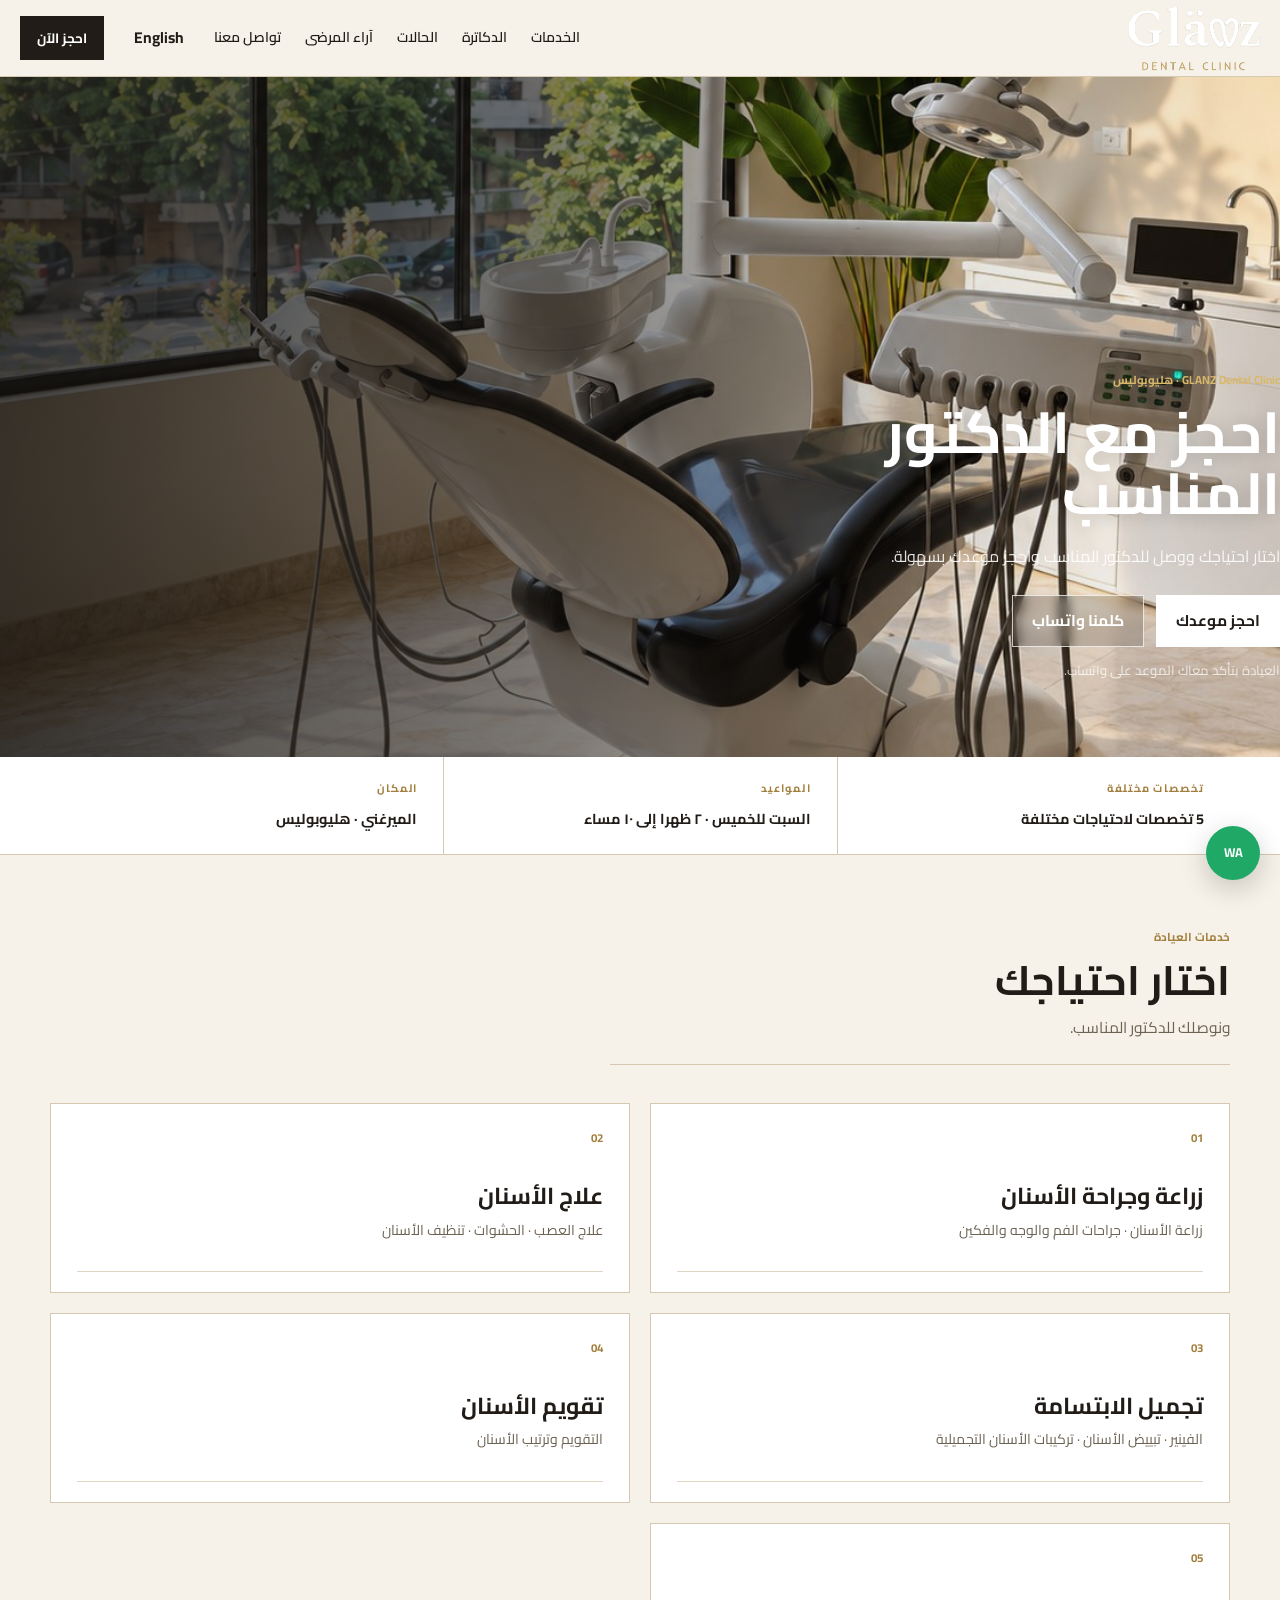
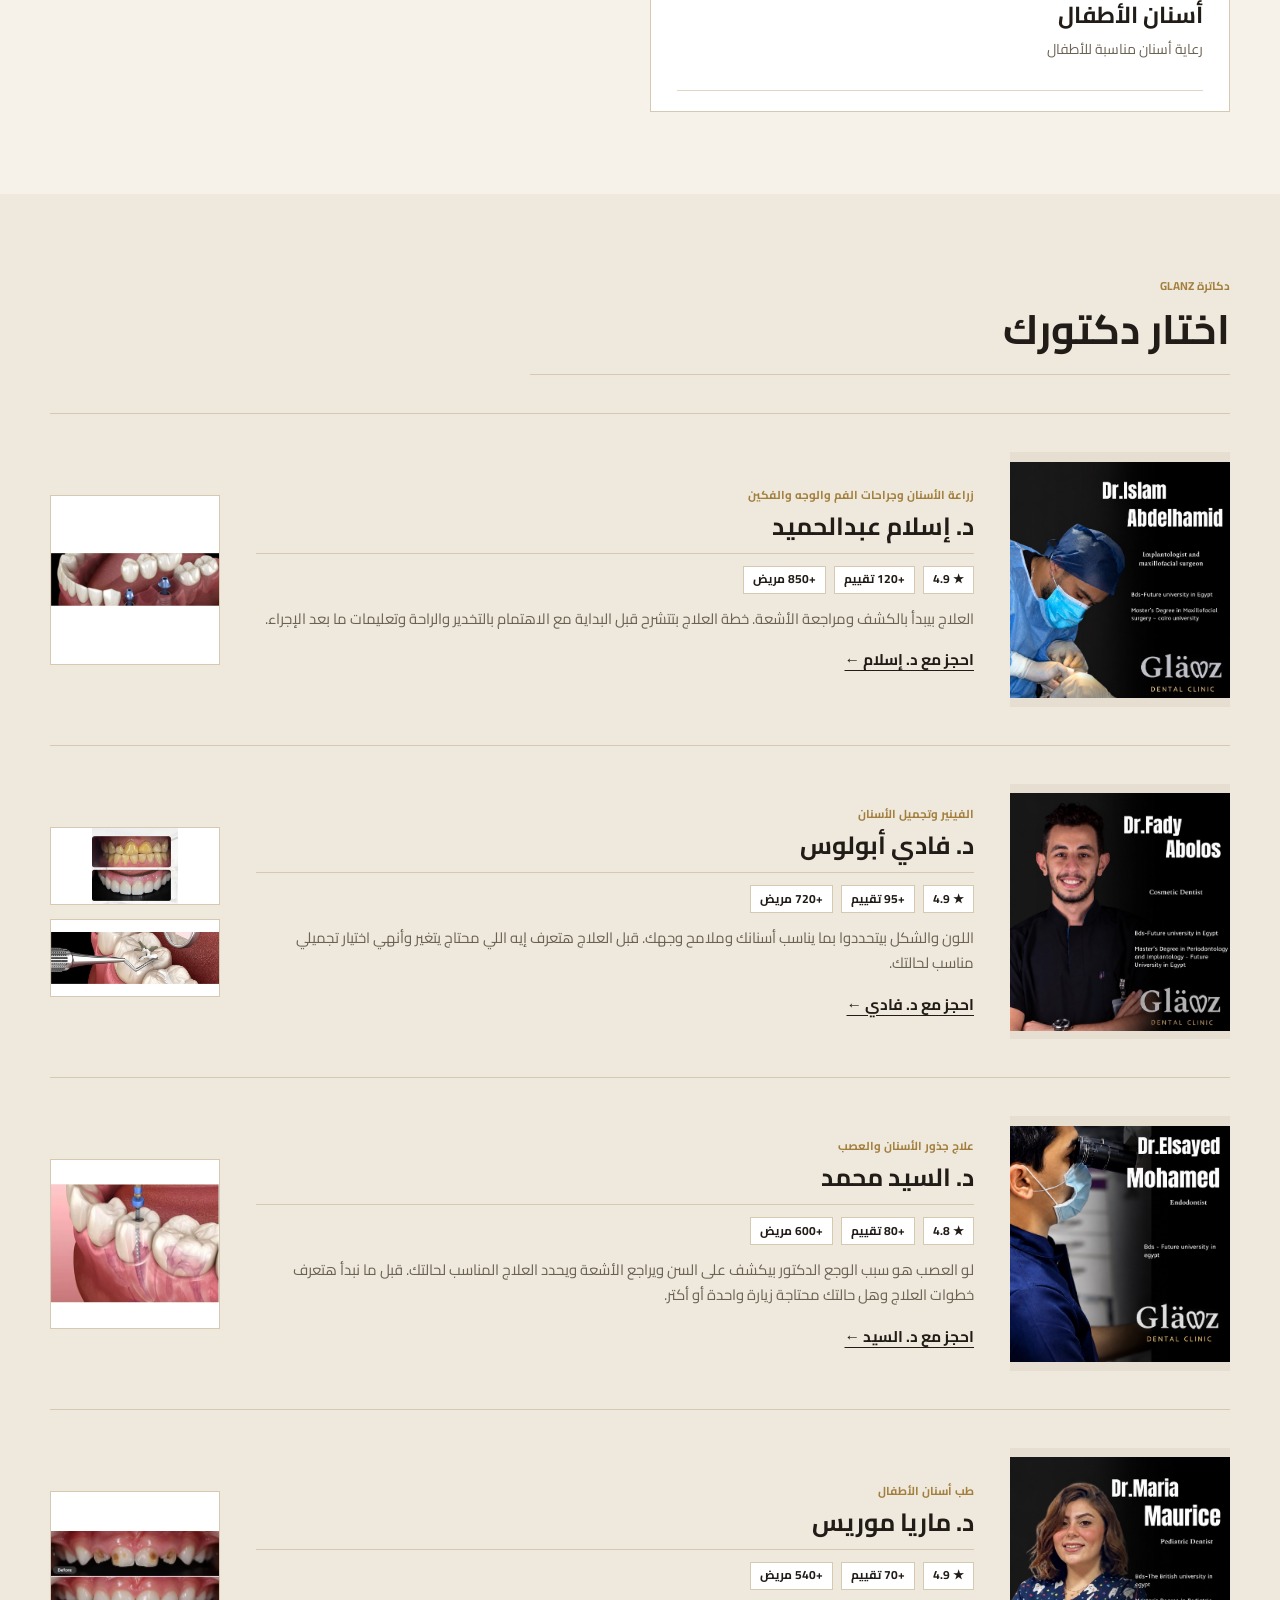
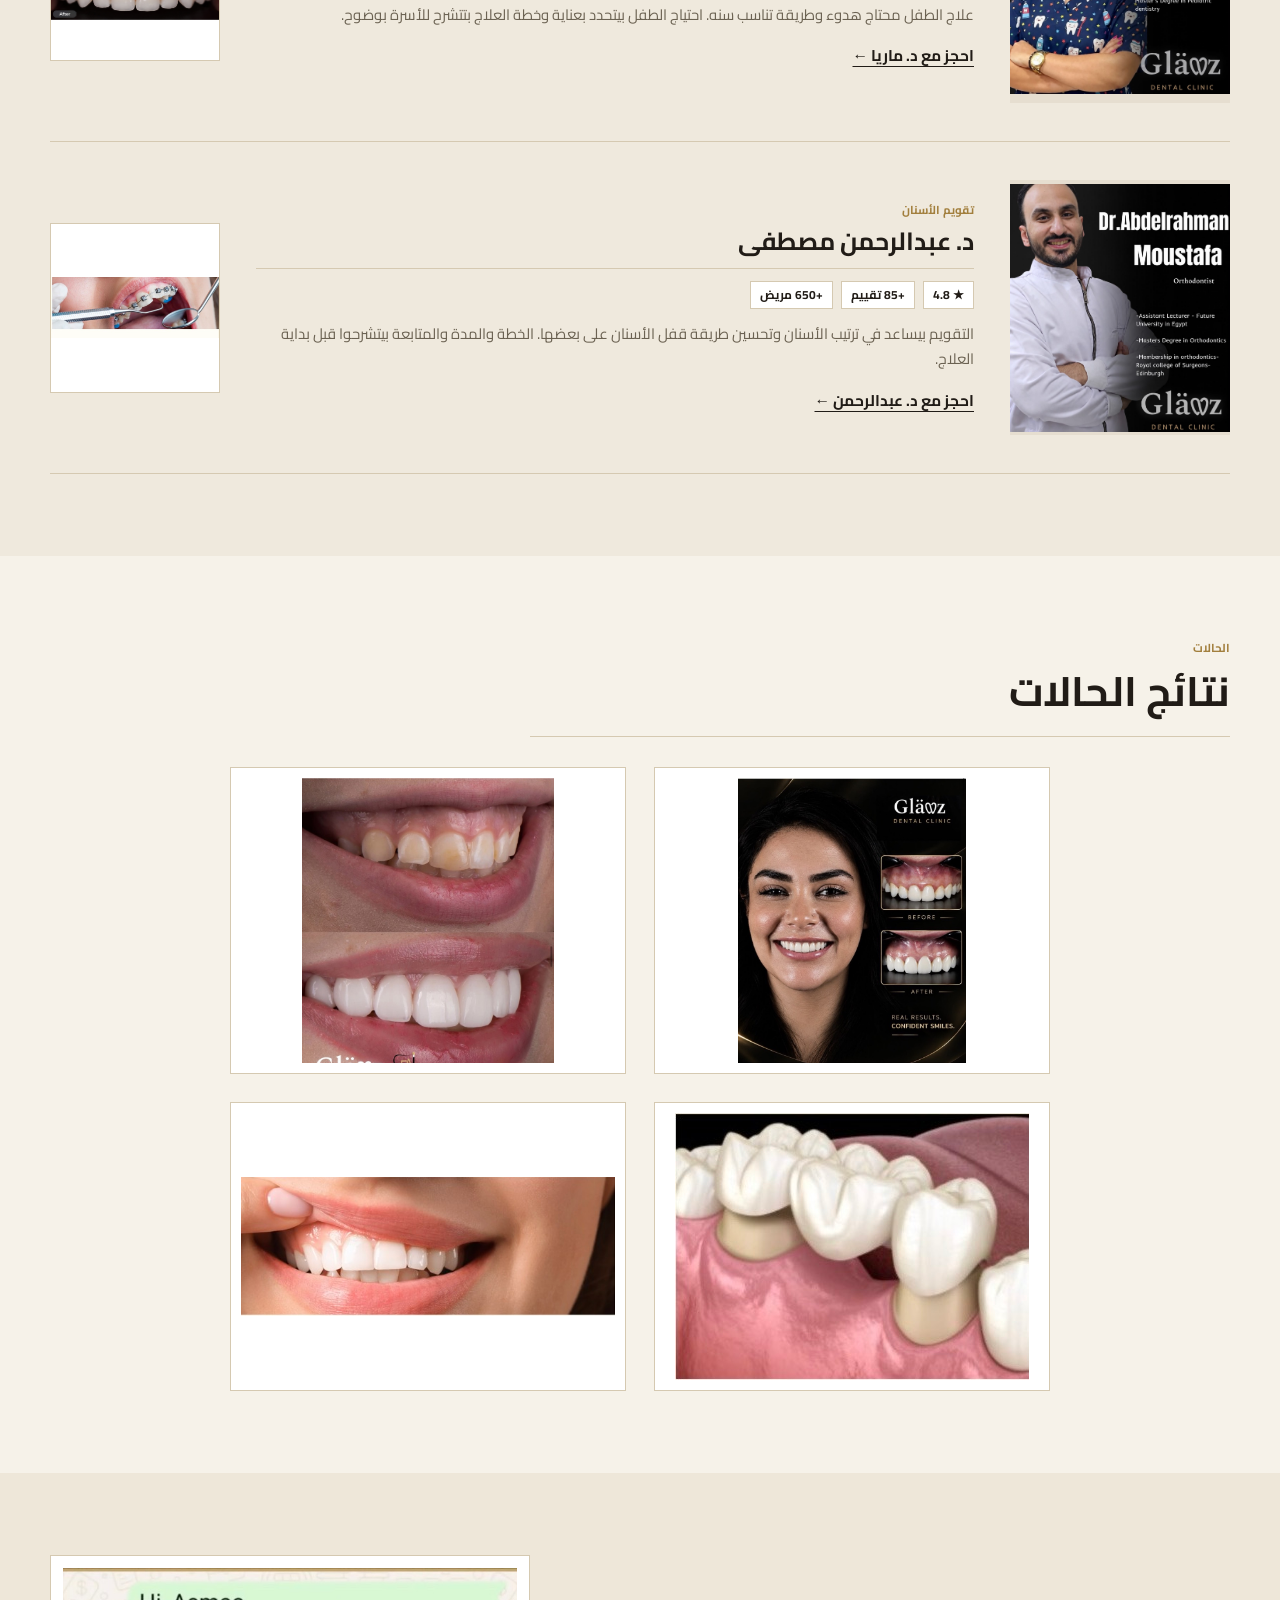
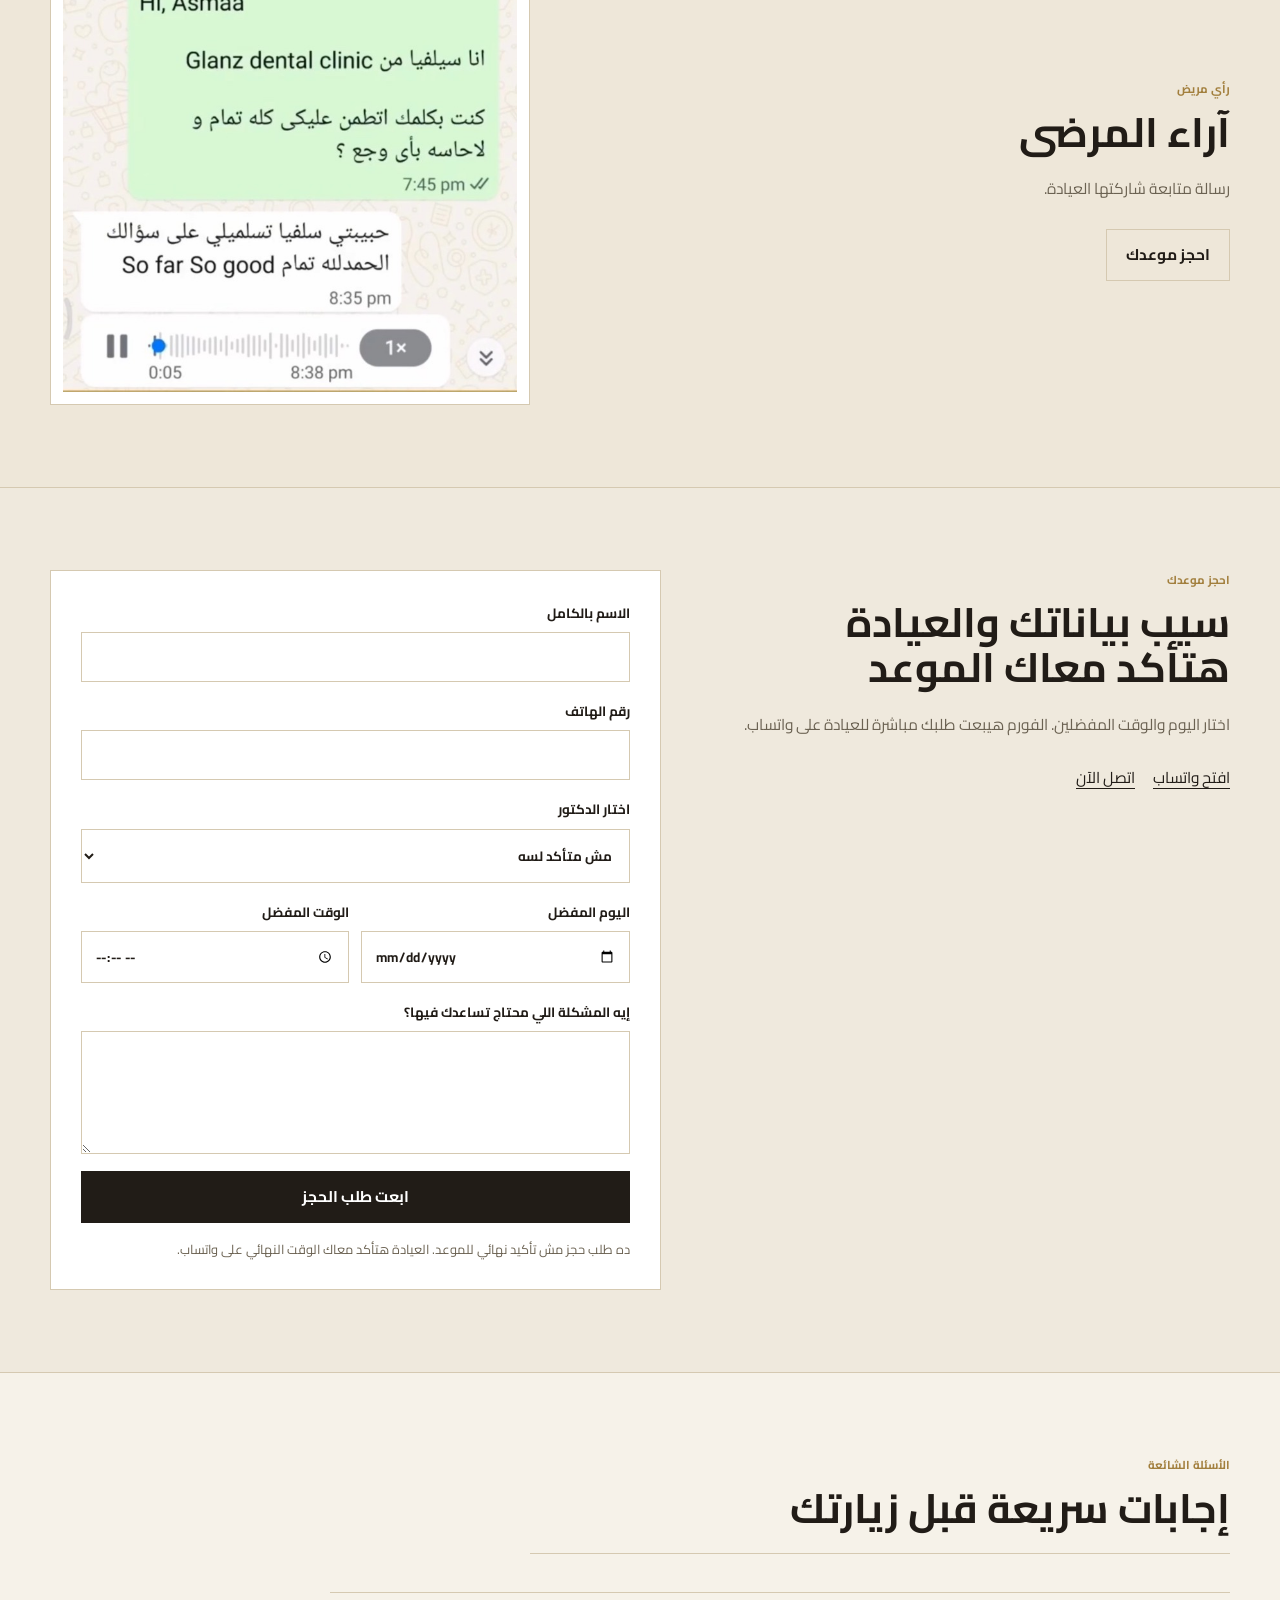
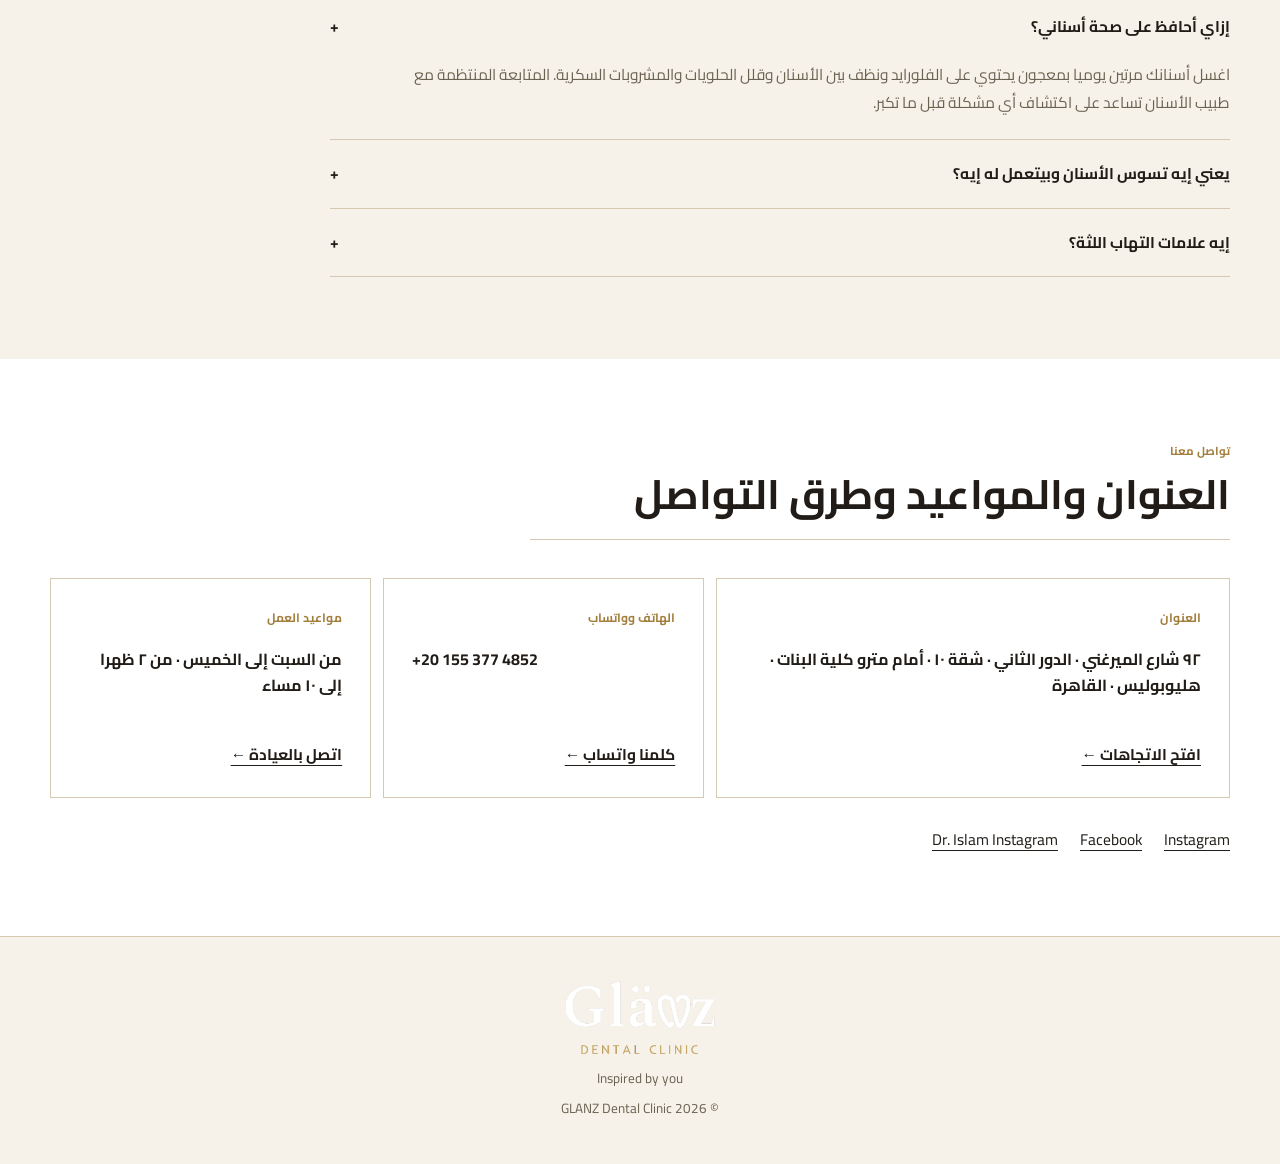
==== commit f87d7cbf: "Add files via upload" ====
--- a/index.html
+++ b/index.html
@@ -34,23 +34,29 @@
   </header>
 
   <main id="top">
-    <section class="hero shell">
-      <div class="hero-copy-wrap">
-        <p class="eyebrow" data-en="Specialist dental care in Heliopolis" data-ar="رعاية أسنان متخصصة في هليوبوليس">Specialist dental care in Heliopolis</p>
-        <h1 data-en="Book with the right dentist" data-ar="احجز مع الدكتور المناسب">Book with the right dentist</h1>
-        <p class="hero-copy" data-en="Choose what you need and book your appointment in a few simple steps." data-ar="اختار احتياجك وشوف التخصص المناسب واحجز موعدك بسهولة.">Choose what you need and book your appointment in a few simple steps.</p>
-        <div class="actions">
-          <a class="button primary" href="#booking" data-en="Book your appointment" data-ar="احجز موعدك">Book your appointment</a>
-          <a class="button secondary" href="https://wa.me/201553774852" target="_blank" rel="noopener noreferrer" data-en="WhatsApp us" data-ar="كلمنا واتساب">WhatsApp us</a>
+    <section class="hero hero-visual" aria-labelledby="hero-title">
+      <img class="hero-photo" src="assets/images/clinic-hero.jpg" alt="GLANZ Dental Clinic treatment room in Heliopolis">
+      <div class="hero-shade" aria-hidden="true"></div>
+      <div class="hero-content shell">
+        <div class="hero-copy-wrap">
+          <p class="eyebrow hero-eyebrow" data-en="GLANZ Dental Clinic · Heliopolis" data-ar="GLANZ Dental Clinic · هليوبوليس">GLANZ Dental Clinic · Heliopolis</p>
+          <h1 id="hero-title" data-en="Book with the right dentist" data-ar="احجز مع الدكتور المناسب">Book with the right dentist</h1>
+          <p class="hero-copy" data-en="Choose the care you need and reach the right specialist without unnecessary steps." data-ar="اختار احتياجك ووصل للدكتور المناسب واحجز موعدك بسهولة.">Choose the care you need and reach the right specialist without unnecessary steps.</p>
+          <div class="actions hero-actions">
+            <a class="button primary hero-primary" href="#booking" data-en="Book your appointment" data-ar="احجز موعدك">Book your appointment</a>
+            <a class="button secondary hero-secondary" href="https://wa.me/201553774852" target="_blank" rel="noopener noreferrer" data-en="WhatsApp us" data-ar="كلمنا واتساب">WhatsApp us</a>
+          </div>
+          <p class="hero-note" data-en="Appointments are confirmed by the clinic on WhatsApp." data-ar="العيادة بتأكد معاك الموعد على واتساب.">Appointments are confirmed by the clinic on WhatsApp.</p>
         </div>
-        <p class="hero-note" data-en="Preferred date and time are confirmed by the clinic on WhatsApp." data-ar="اليوم والوقت المفضلين بيتم تأكيدهم من العيادة على واتساب.">Preferred date and time are confirmed by the clinic on WhatsApp.</p>
       </div>
-      <aside class="hero-panel" aria-label="Clinic quick information">
-        <img class="hero-logo" src="assets/images/logo-transparent.png" alt="GLANZ Dental Clinic">
-        <div class="quick-row"><span data-en="Open" data-ar="المواعيد">Open</span><strong data-en="Sat to Thu · 2 PM to 10 PM" data-ar="السبت للخميس · ٢ ظهرا إلى ١٠ مساء">Sat to Thu · 2 PM to 10 PM</strong></div>
-        <div class="quick-row"><span data-en="Phone" data-ar="الهاتف">Phone</span><strong class="phone">+20 155 377 4852</strong></div>
-        <div class="quick-row"><span data-en="Location" data-ar="المكان">Location</span><strong data-en="El Merghany · Heliopolis" data-ar="الميرغني · هليوبوليس">El Merghany · Heliopolis</strong></div>
-      </aside>
+    </section>
+
+    <section class="trust-strip" aria-label="Clinic quick information">
+      <div class="shell trust-grid">
+        <div class="trust-item"><span data-en="Specialists" data-ar="تخصصات مختلفة">Specialists</span><strong data-en="5 focused dental specialties" data-ar="5 تخصصات لاحتياجات مختلفة">5 focused dental specialties</strong></div>
+        <div class="trust-item"><span data-en="Working hours" data-ar="المواعيد">Working hours</span><strong data-en="Sat–Thu · 2 PM–10 PM" data-ar="السبت للخميس · ٢ ظهرا إلى ١٠ مساء">Sat–Thu · 2 PM–10 PM</strong></div>
+        <div class="trust-item"><span data-en="Location" data-ar="المكان">Location</span><strong data-en="El Merghany · Heliopolis" data-ar="الميرغني · هليوبوليس">El Merghany · Heliopolis</strong></div>
+      </div>
     </section>
 
     <section id="services" class="section shell">
--- a/assets/css/styles.css
+++ b/assets/css/styles.css
@@ -243,3 +243,95 @@
   .service-card h3{font-size:1rem}
   .results-grid{gap:16px 12px}
 }
+
+
+/* V7 final hero — visual-first and conversion-focused */
+.hero-visual{
+  position:relative;
+  width:100%;
+  min-height:680px;
+  padding:0;
+  display:flex;
+  align-items:flex-end;
+  overflow:hidden;
+  background:#2b2925;
+}
+.hero-photo{
+  position:absolute;
+  inset:0;
+  width:100%;
+  height:100%;
+  object-fit:cover;
+  object-position:center 54%;
+}
+.hero-shade{
+  position:absolute;
+  inset:0;
+  background:linear-gradient(90deg,rgba(22,20,17,.80) 0%,rgba(22,20,17,.55) 45%,rgba(22,20,17,.10) 75%,rgba(22,20,17,.04) 100%);
+}
+.hero-content{
+  position:relative;
+  z-index:2;
+  width:100%;
+  padding-top:150px;
+  padding-bottom:74px;
+}
+.hero-visual .hero-copy-wrap{max-width:640px;color:#fff}
+.hero-visual .hero-eyebrow{color:#d9b86a;margin-bottom:12px}
+.hero-visual h1{color:#fff;max-width:620px;text-shadow:0 2px 18px rgba(0,0,0,.18)}
+.hero-visual .hero-copy{color:rgba(255,255,255,.88);max-width:580px;margin:18px 0 24px}
+.hero-visual .hero-note{color:rgba(255,255,255,.76);margin-top:12px}
+.hero-primary{background:#fff!important;color:#211c17!important;border-color:#fff!important}
+.hero-secondary{background:rgba(0,0,0,.16)!important;color:#fff!important;border-color:rgba(255,255,255,.72)!important;backdrop-filter:blur(6px)}
+.hero-primary:hover,.hero-secondary:hover{transform:translateY(-1px)}
+
+.trust-strip{background:#fff;border-bottom:1px solid var(--line)}
+.trust-grid{display:grid;grid-template-columns:repeat(3,1fr)}
+.trust-item{padding:22px 26px;border-right:1px solid var(--line)}
+.trust-item:last-child{border-right:0}
+.trust-item span{display:block;color:var(--gold);font-size:.68rem;font-weight:700;text-transform:uppercase;letter-spacing:.1em;margin-bottom:6px}
+.trust-item strong{font-size:.9rem;line-height:1.45}
+html[dir="rtl"] .trust-item{border-right:0;border-left:1px solid var(--line)}
+html[dir="rtl"] .trust-item:last-child{border-left:0}
+
+/* First content block: reference-inspired rhythm */
+#services{padding-top:72px}
+#services .section-heading{max-width:620px}
+#services .service-grid{gap:20px}
+#services .service-card{transition:transform .18s ease,border-color .18s ease,box-shadow .18s ease}
+#services .service-card:hover{box-shadow:0 10px 30px rgba(33,28,23,.07)}
+
+@media(max-width:820px){
+  .hero-visual{min-height:620px}
+  .hero-content{padding-top:160px;padding-bottom:56px}
+  .hero-shade{background:linear-gradient(0deg,rgba(22,20,17,.86) 0%,rgba(22,20,17,.55) 48%,rgba(22,20,17,.08) 78%)}
+  .hero-visual .hero-copy-wrap{max-width:560px}
+  .trust-grid{grid-template-columns:1fr 1fr 1fr}
+  .trust-item{padding:18px 16px}
+}
+
+@media(max-width:620px){
+  .site-header{background:rgba(246,242,233,.96)}
+  .hero-visual{min-height:560px;height:72svh;max-height:660px;align-items:flex-end}
+  .hero-photo{object-position:center 48%}
+  .hero-content{padding:0 0 28px}
+  .hero-visual .hero-copy-wrap{max-width:100%}
+  .hero-visual .hero-eyebrow{font-size:.62rem;margin-bottom:6px}
+  .hero-visual h1{font-size:1.68rem;line-height:1.18;max-width:90%;margin:0}
+  .hero-visual .hero-copy{font-size:.78rem;line-height:1.6;margin:10px 0 14px;max-width:92%}
+  .hero-actions{display:grid;grid-template-columns:1fr 1fr;gap:8px;max-width:100%}
+  .hero-actions .button{min-height:42px;padding:8px 10px;font-size:.78rem;width:100%}
+  .hero-visual .hero-note{font-size:.66rem;line-height:1.5;margin-top:9px}
+  .trust-grid{grid-template-columns:1fr}
+  .trust-item{padding:13px 0;border-right:0!important;border-left:0!important;border-bottom:1px solid var(--line)}
+  .trust-item:last-child{border-bottom:0}
+  .trust-item span{font-size:.6rem;margin-bottom:3px}
+  .trust-item strong{font-size:.78rem}
+  #services{padding-top:46px}
+}
+
+@media(max-width:380px){
+  .hero-visual{min-height:520px;height:70svh}
+  .hero-visual h1{font-size:1.48rem}
+  .hero-actions .button{font-size:.72rem}
+}
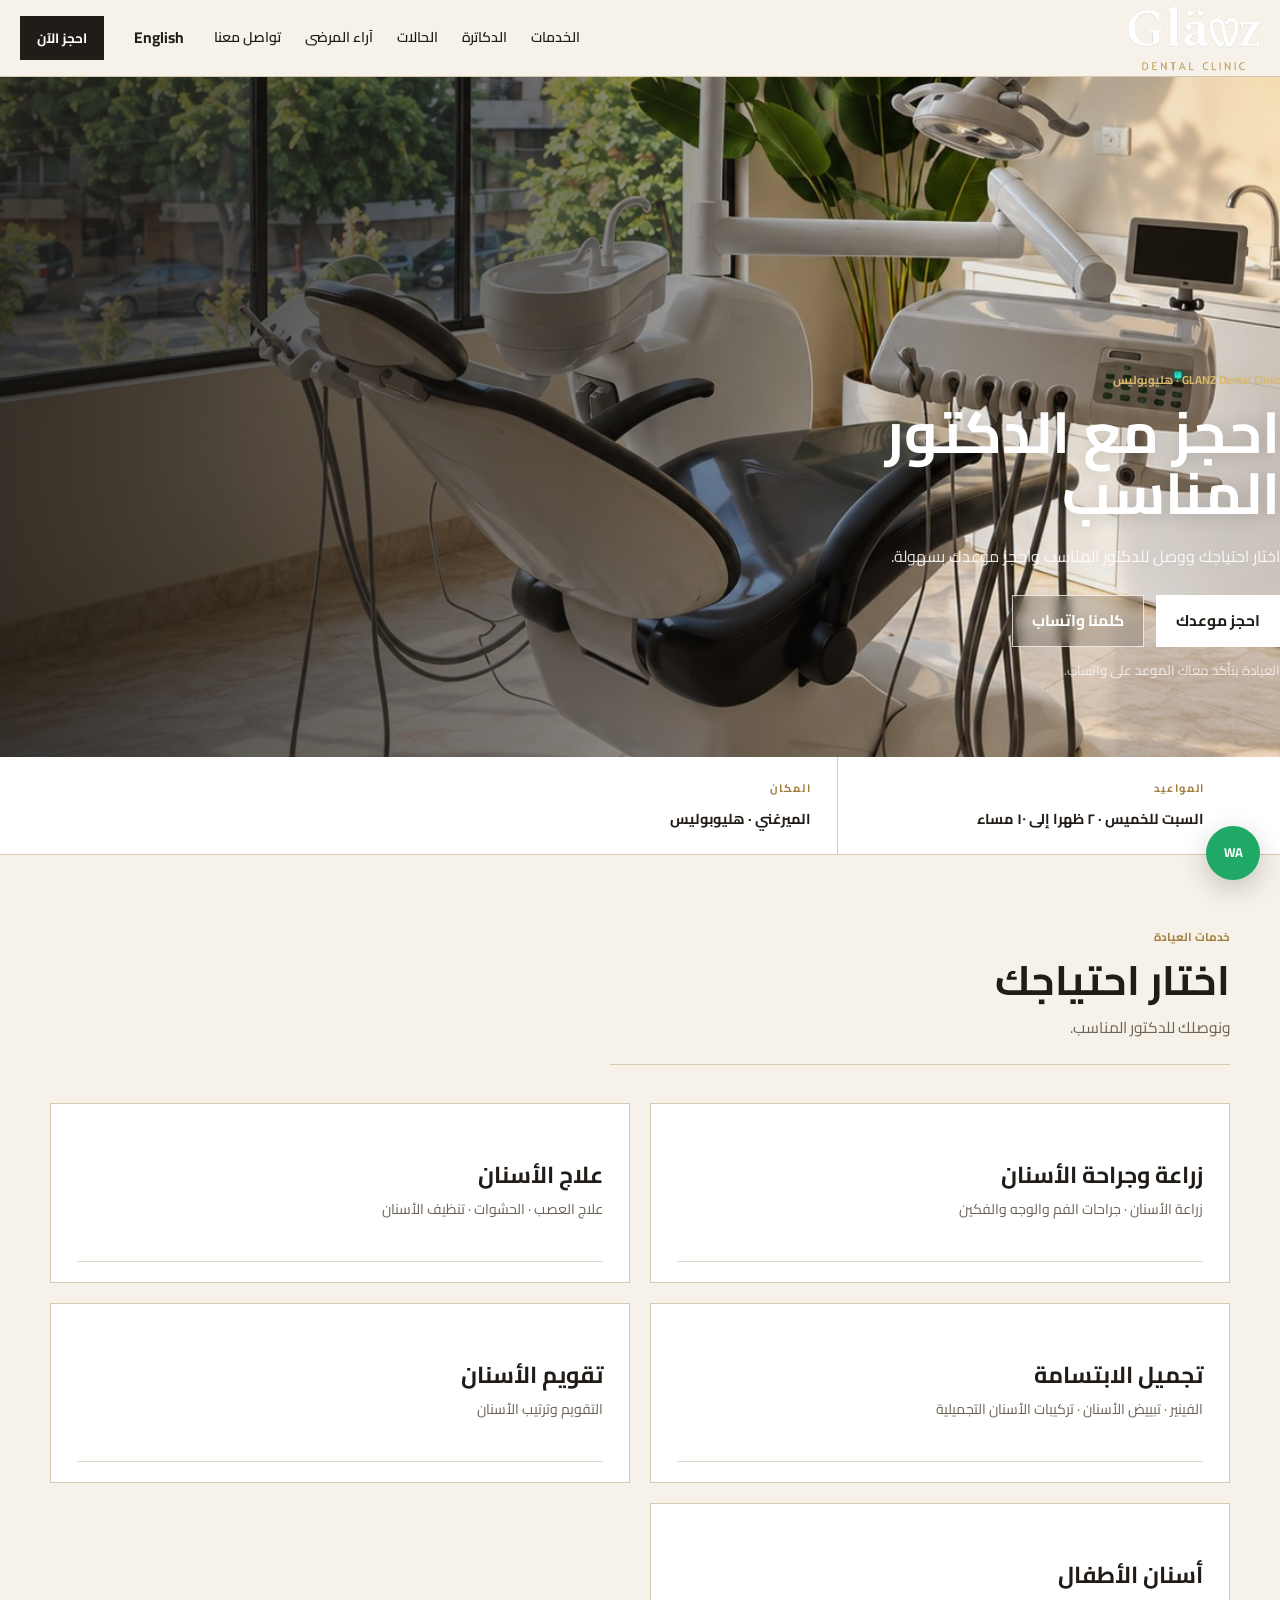
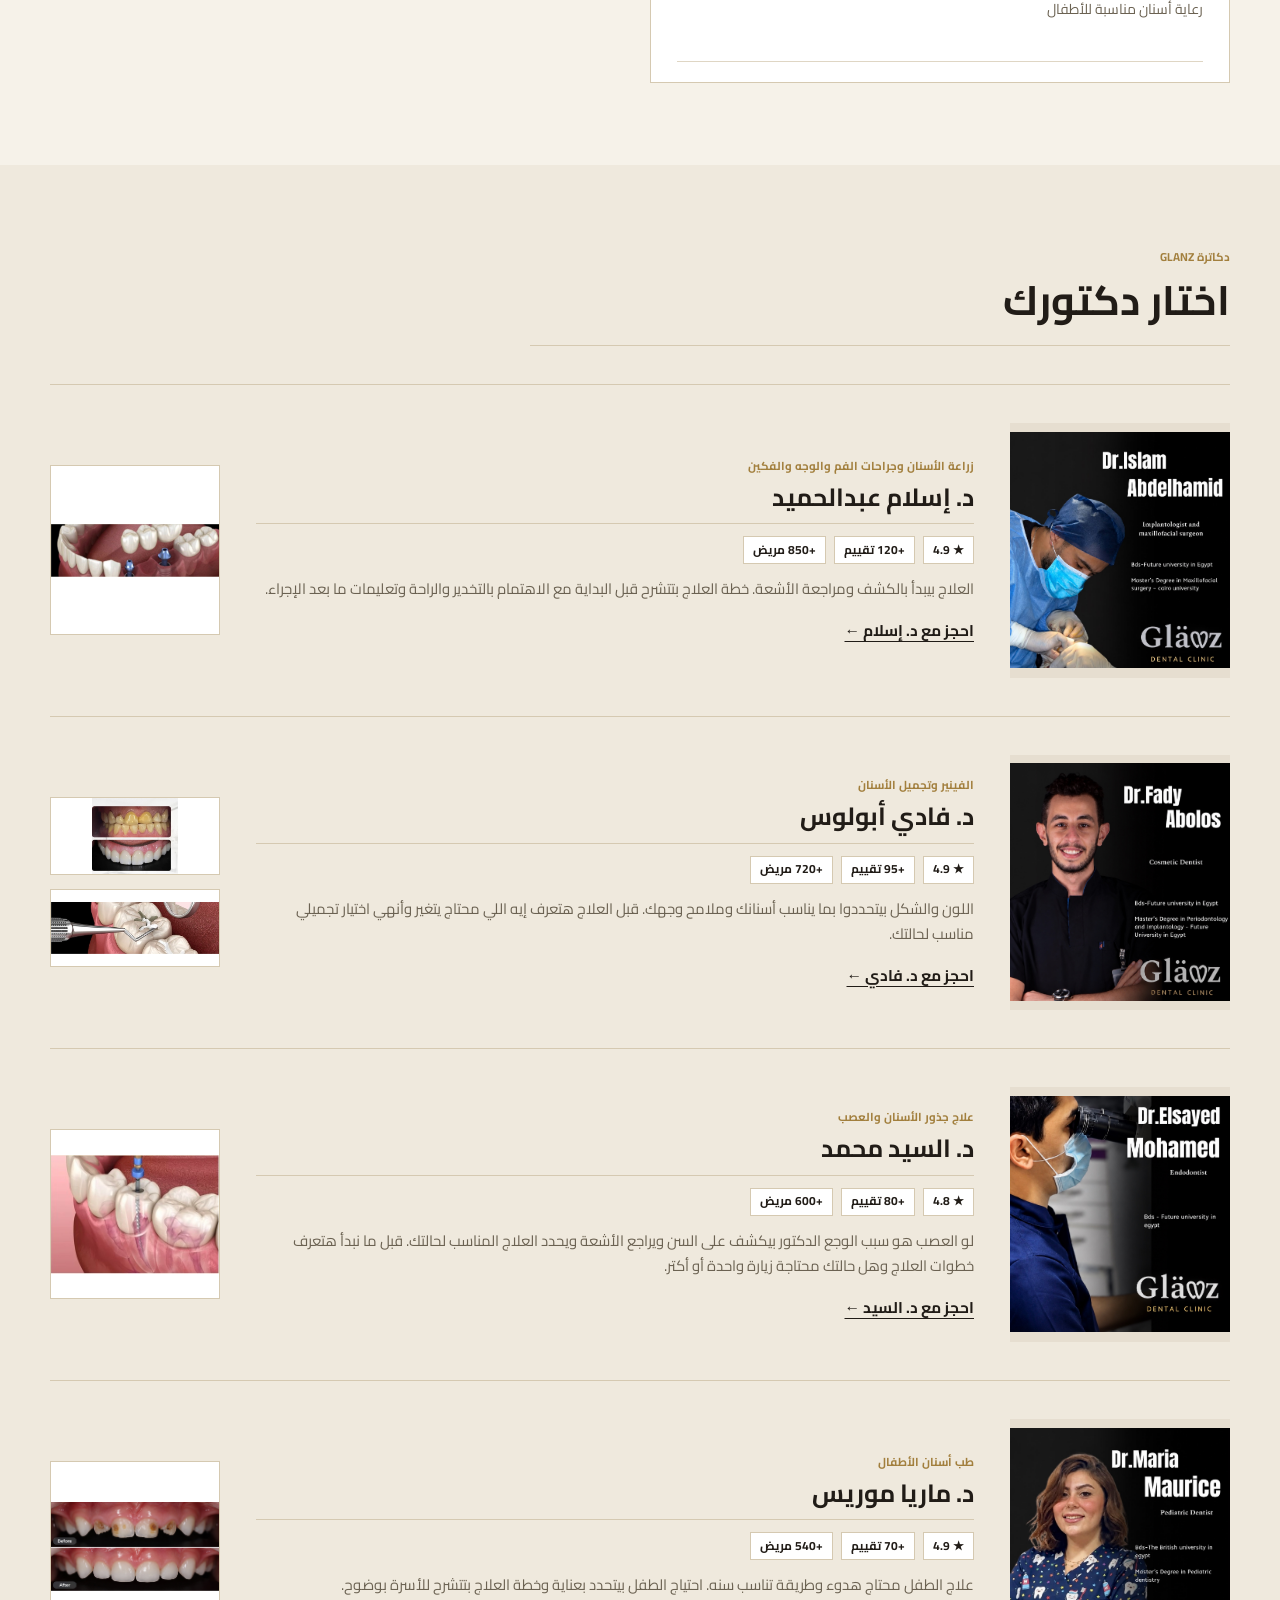
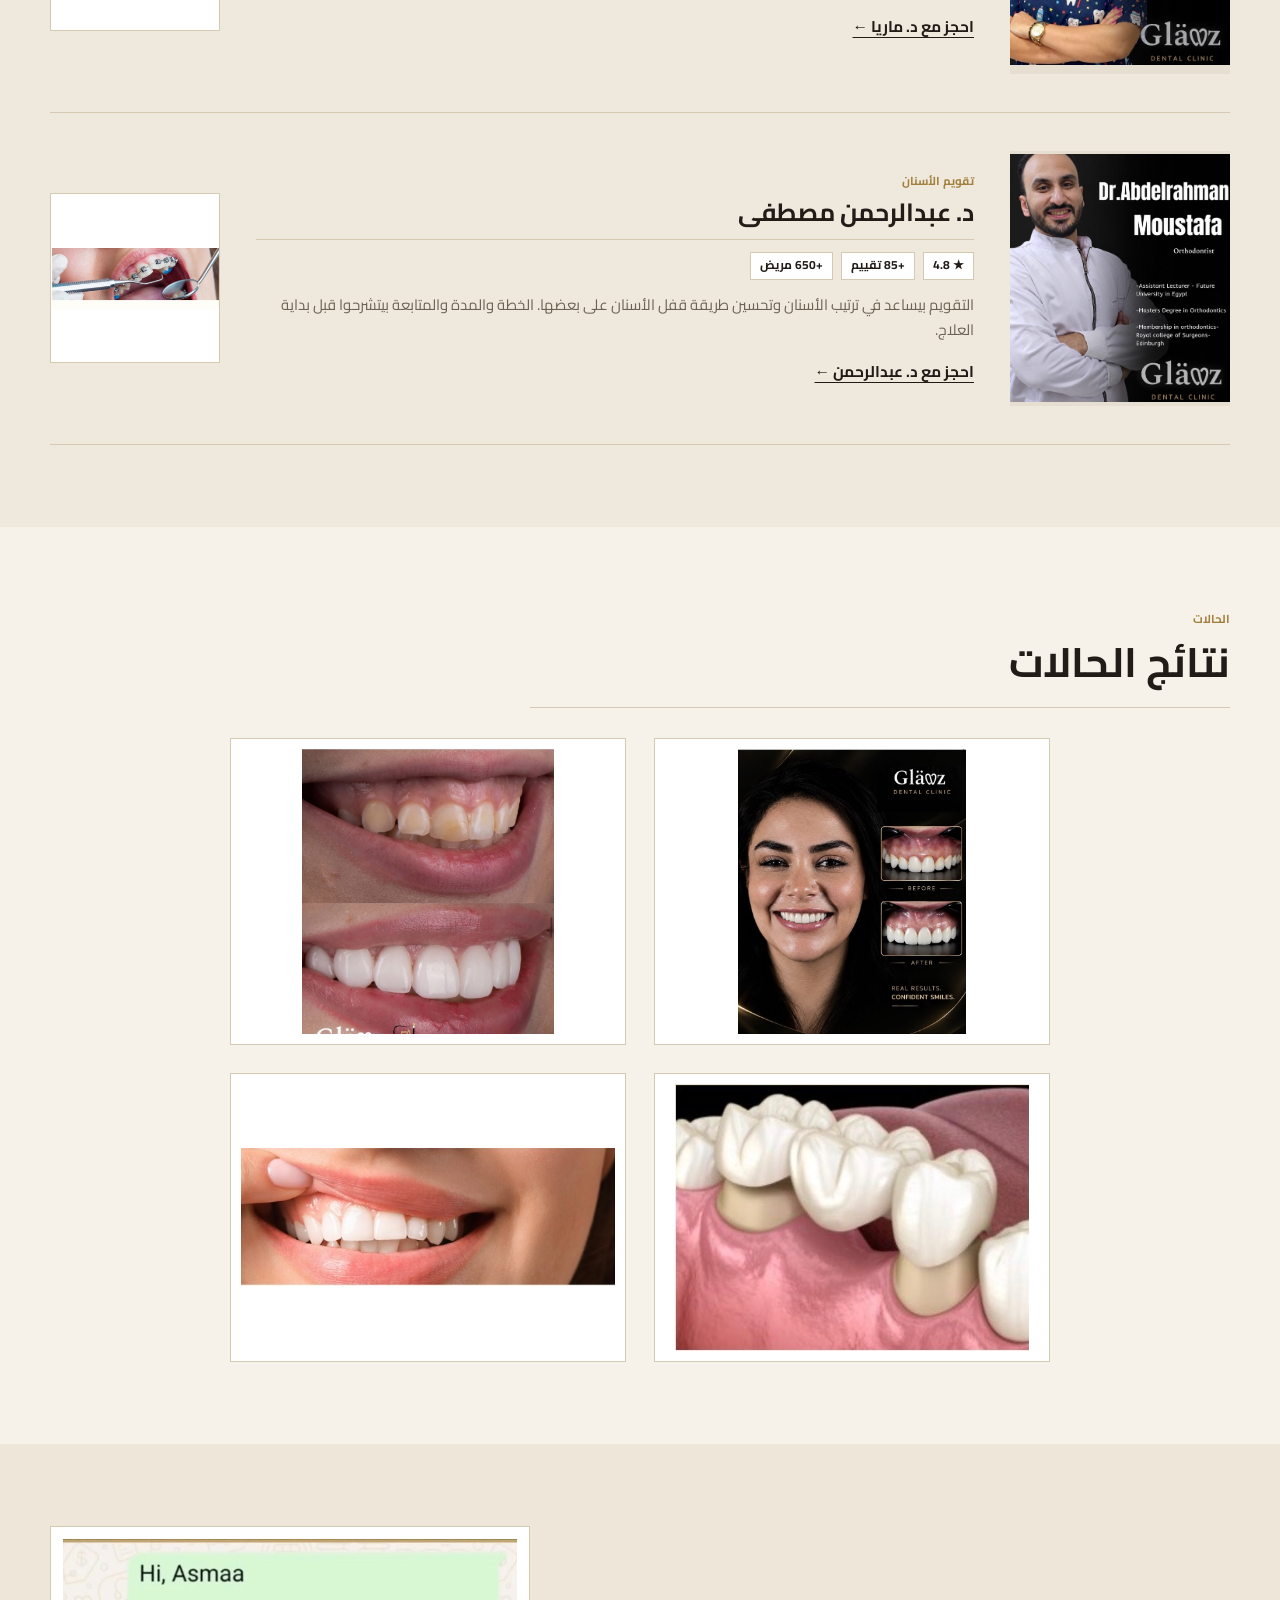
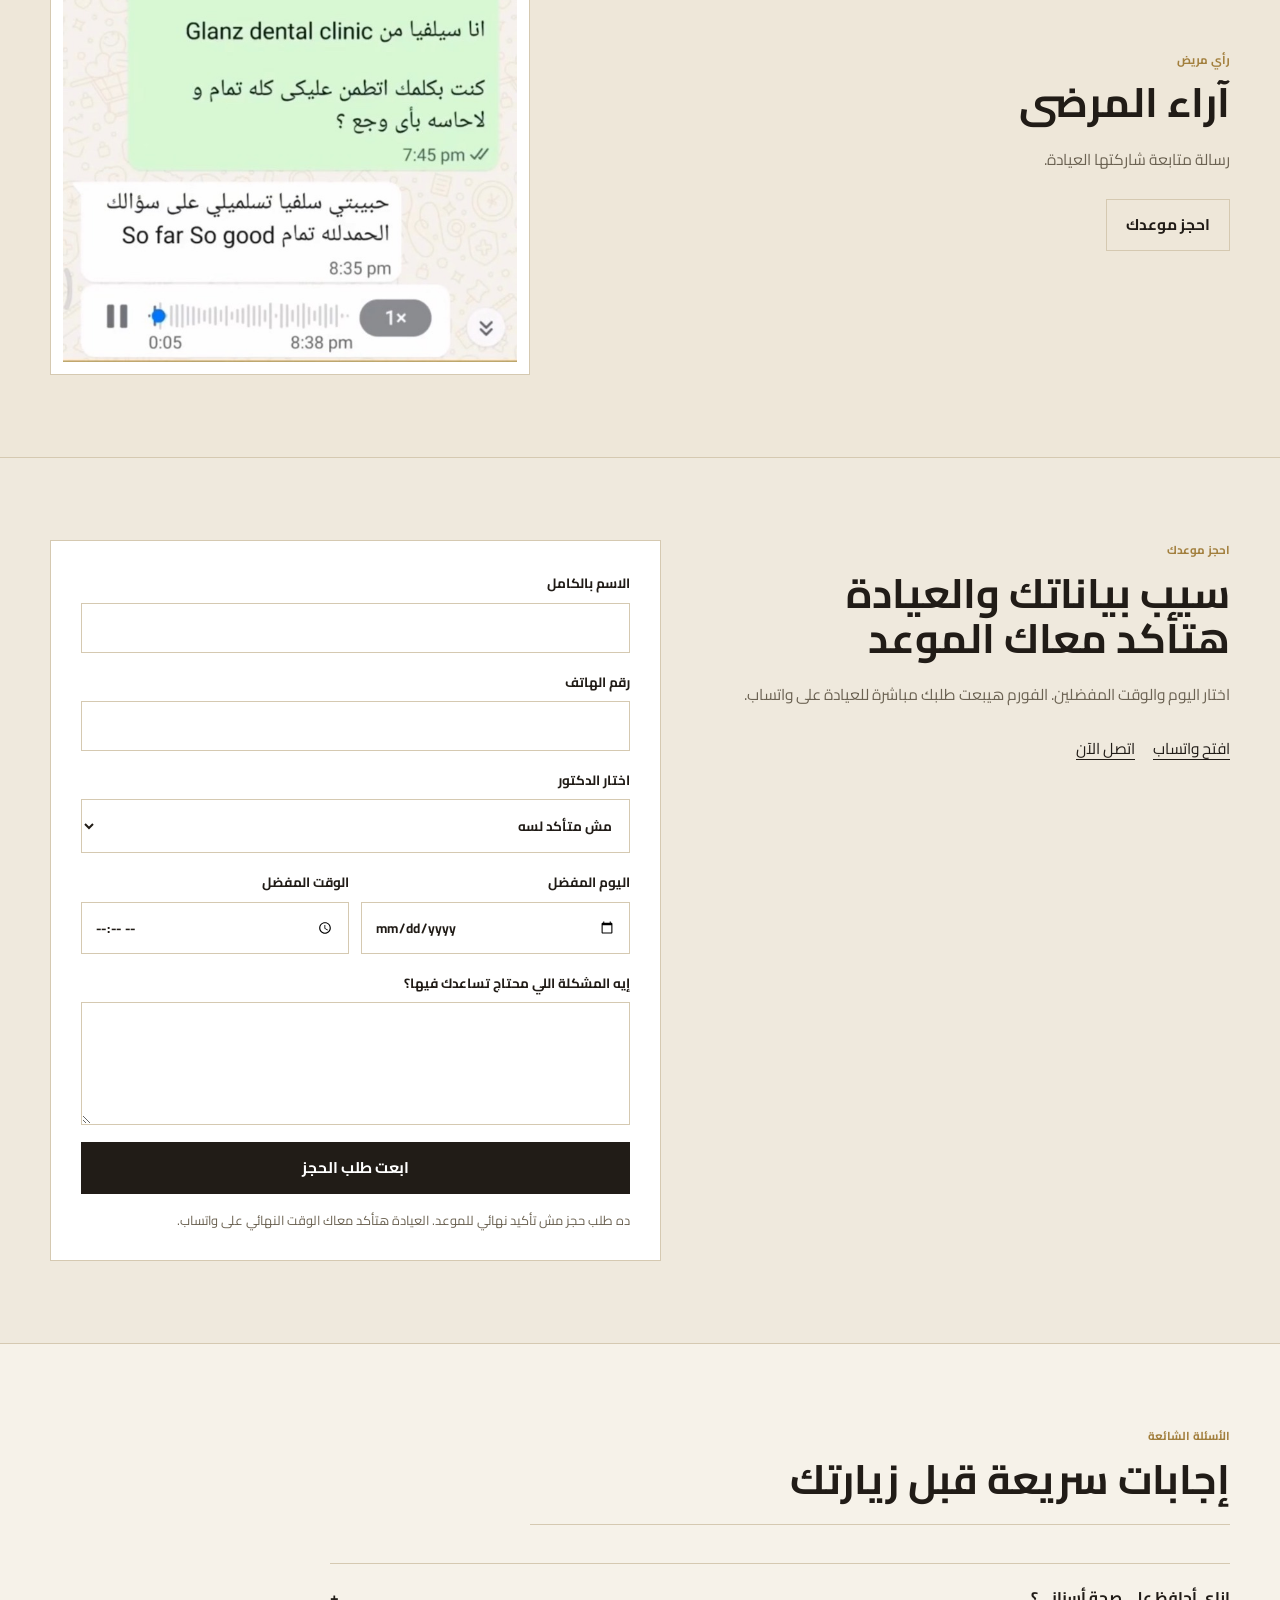
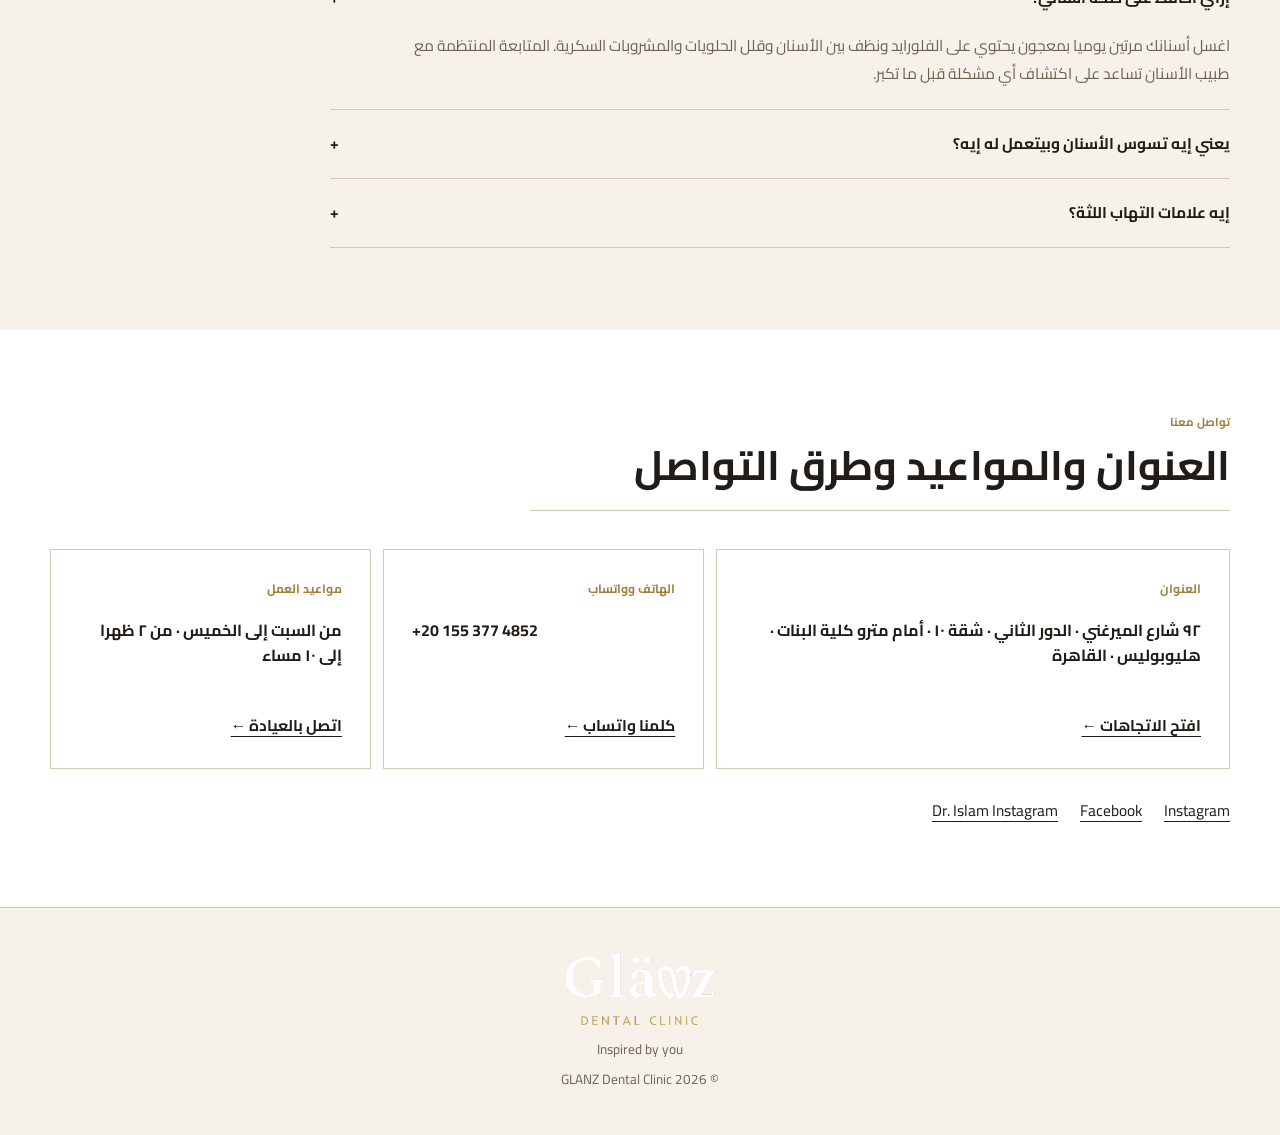
==== commit 6c178d74: "Add files via upload" ====
--- a/index.html
+++ b/index.html
@@ -53,7 +53,6 @@
 
     <section class="trust-strip" aria-label="Clinic quick information">
       <div class="shell trust-grid">
-        <div class="trust-item"><span data-en="Specialists" data-ar="تخصصات مختلفة">Specialists</span><strong data-en="5 focused dental specialties" data-ar="5 تخصصات لاحتياجات مختلفة">5 focused dental specialties</strong></div>
         <div class="trust-item"><span data-en="Working hours" data-ar="المواعيد">Working hours</span><strong data-en="Sat–Thu · 2 PM–10 PM" data-ar="السبت للخميس · ٢ ظهرا إلى ١٠ مساء">Sat–Thu · 2 PM–10 PM</strong></div>
         <div class="trust-item"><span data-en="Location" data-ar="المكان">Location</span><strong data-en="El Merghany · Heliopolis" data-ar="الميرغني · هليوبوليس">El Merghany · Heliopolis</strong></div>
       </div>
@@ -66,11 +65,11 @@
         <p data-en="We’ll guide you to the right dentist." data-ar="ونوصلك للدكتور المناسب.">We’ll guide you to the right dentist.</p>
       </div>
       <div class="service-grid">
-        <a class="service-card" href="#doctor-islam"><span>01</span><h3 data-en="Implants and surgery" data-ar="زراعة وجراحة الأسنان">Implants and surgery</h3><p data-en="Dental implants · Oral and maxillofacial surgery" data-ar="زراعة الأسنان · جراحات الفم والوجه والفكين">Dental implants · Oral and maxillofacial surgery</p></a>
-        <a class="service-card" href="#doctor-elsayed"><span>02</span><h3 data-en="Dental treatment" data-ar="علاج الأسنان">Dental treatment</h3><p data-en="Root canal treatment · Fillings · Dental cleaning" data-ar="علاج العصب · الحشوات · تنظيف الأسنان">Root canal treatment · Fillings · Dental cleaning</p></a>
-        <a class="service-card" href="#doctor-fady"><span>03</span><h3 data-en="Smile makeover" data-ar="تجميل الابتسامة">Smile makeover</h3><p data-en="Veneers · Teeth whitening · Cosmetic dental restorations" data-ar="الفينير · تبييض الأسنان · تركيبات الأسنان التجميلية">Veneers · Teeth whitening · Cosmetic dental restorations</p></a>
-        <a class="service-card" href="#doctor-abdelrahman"><span>04</span><h3 data-en="Orthodontics" data-ar="تقويم الأسنان">Orthodontics</h3><p data-en="Braces and orthodontic treatment" data-ar="التقويم وترتيب الأسنان">Braces and orthodontic treatment</p></a>
-        <a class="service-card" href="#doctor-maria"><span>05</span><h3 data-en="Pediatric dentistry" data-ar="أسنان الأطفال">Pediatric dentistry</h3><p data-en="Dental care designed for children" data-ar="رعاية أسنان مناسبة للأطفال">Dental care designed for children</p></a>
+        <a class="service-card" href="#doctor-islam"><h3 data-en="Implants and surgery" data-ar="زراعة وجراحة الأسنان">Implants and surgery</h3><p data-en="Dental implants · Oral and maxillofacial surgery" data-ar="زراعة الأسنان · جراحات الفم والوجه والفكين">Dental implants · Oral and maxillofacial surgery</p></a>
+        <a class="service-card" href="#doctor-elsayed"><h3 data-en="Dental treatment" data-ar="علاج الأسنان">Dental treatment</h3><p data-en="Root canal treatment · Fillings · Dental cleaning" data-ar="علاج العصب · الحشوات · تنظيف الأسنان">Root canal treatment · Fillings · Dental cleaning</p></a>
+        <a class="service-card" href="#doctor-fady"><h3 data-en="Smile makeover" data-ar="تجميل الابتسامة">Smile makeover</h3><p data-en="Veneers · Teeth whitening · Cosmetic dental restorations" data-ar="الفينير · تبييض الأسنان · تركيبات الأسنان التجميلية">Veneers · Teeth whitening · Cosmetic dental restorations</p></a>
+        <a class="service-card" href="#doctor-abdelrahman"><h3 data-en="Orthodontics" data-ar="تقويم الأسنان">Orthodontics</h3><p data-en="Braces and orthodontic treatment" data-ar="التقويم وترتيب الأسنان">Braces and orthodontic treatment</p></a>
+        <a class="service-card" href="#doctor-maria"><h3 data-en="Pediatric dentistry" data-ar="أسنان الأطفال">Pediatric dentistry</h3><p data-en="Dental care designed for children" data-ar="رعاية أسنان مناسبة للأطفال">Dental care designed for children</p></a>
       </div>
     </section>
 
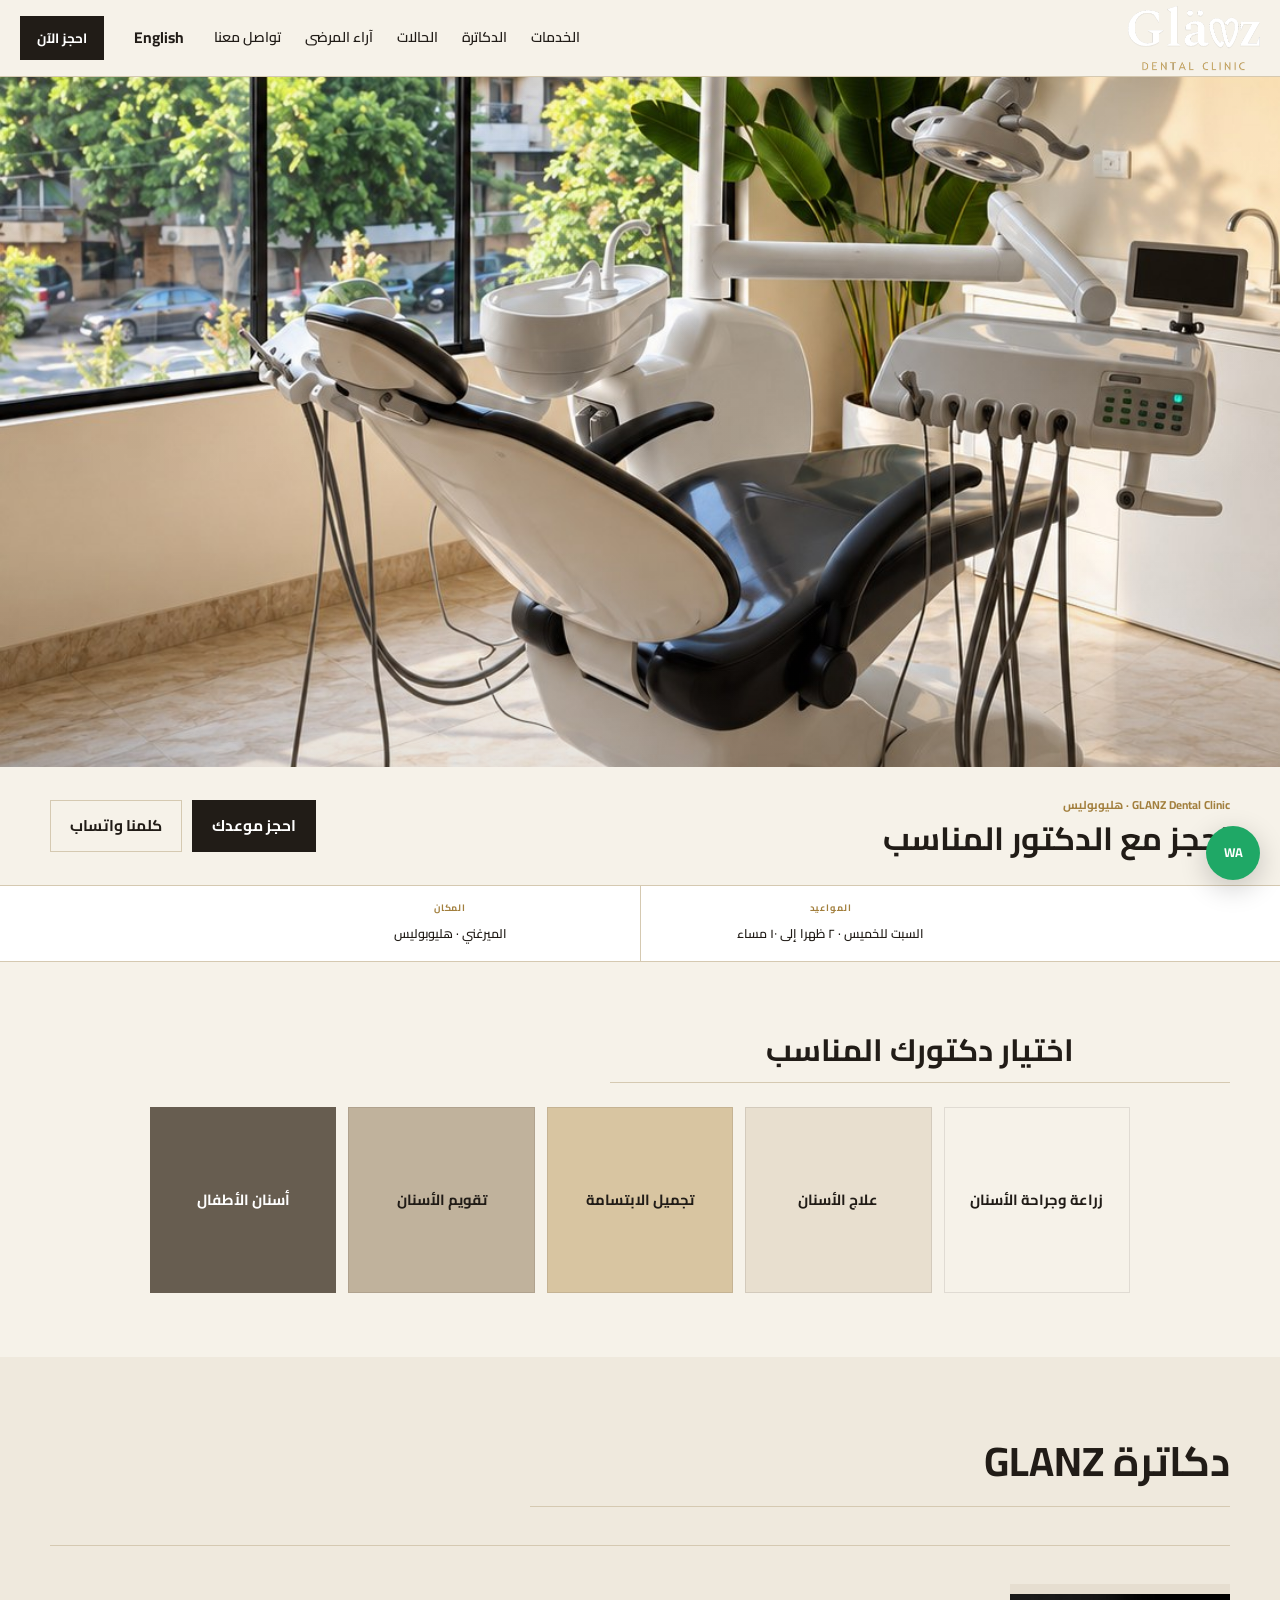
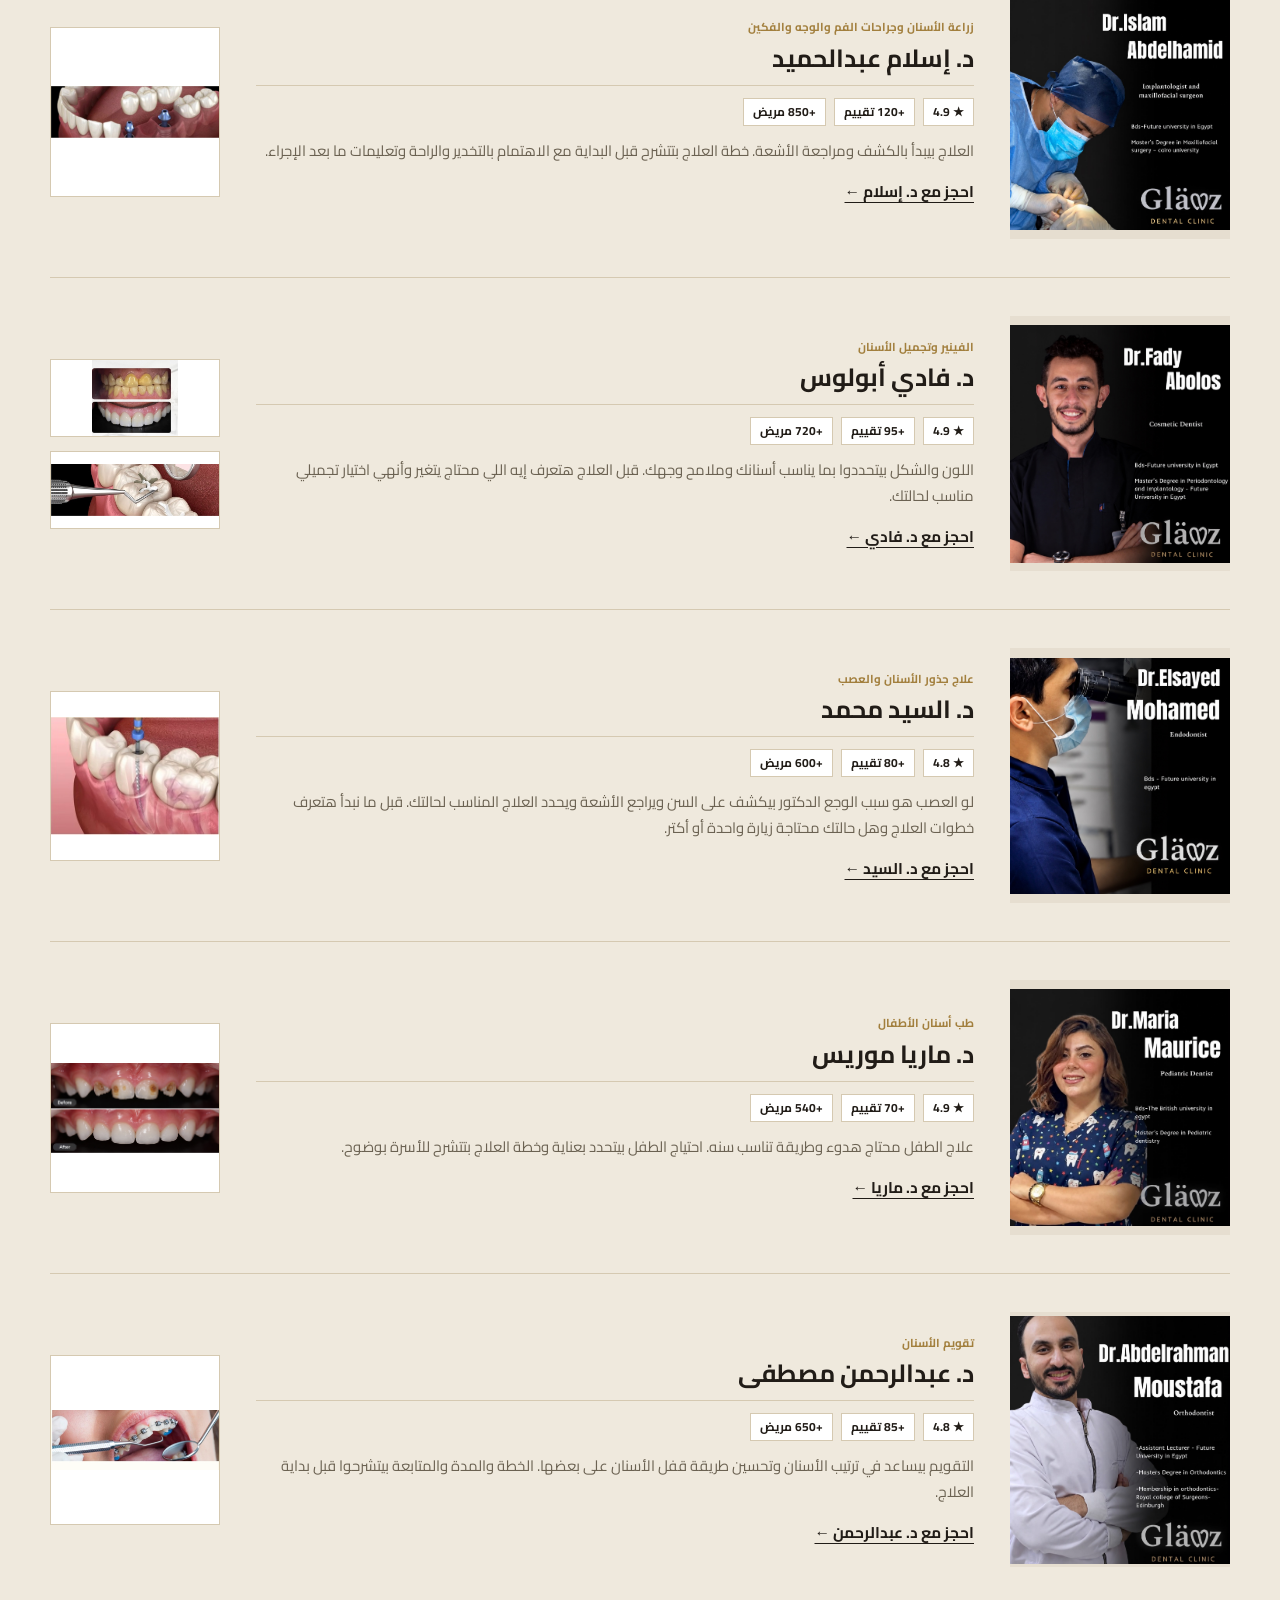
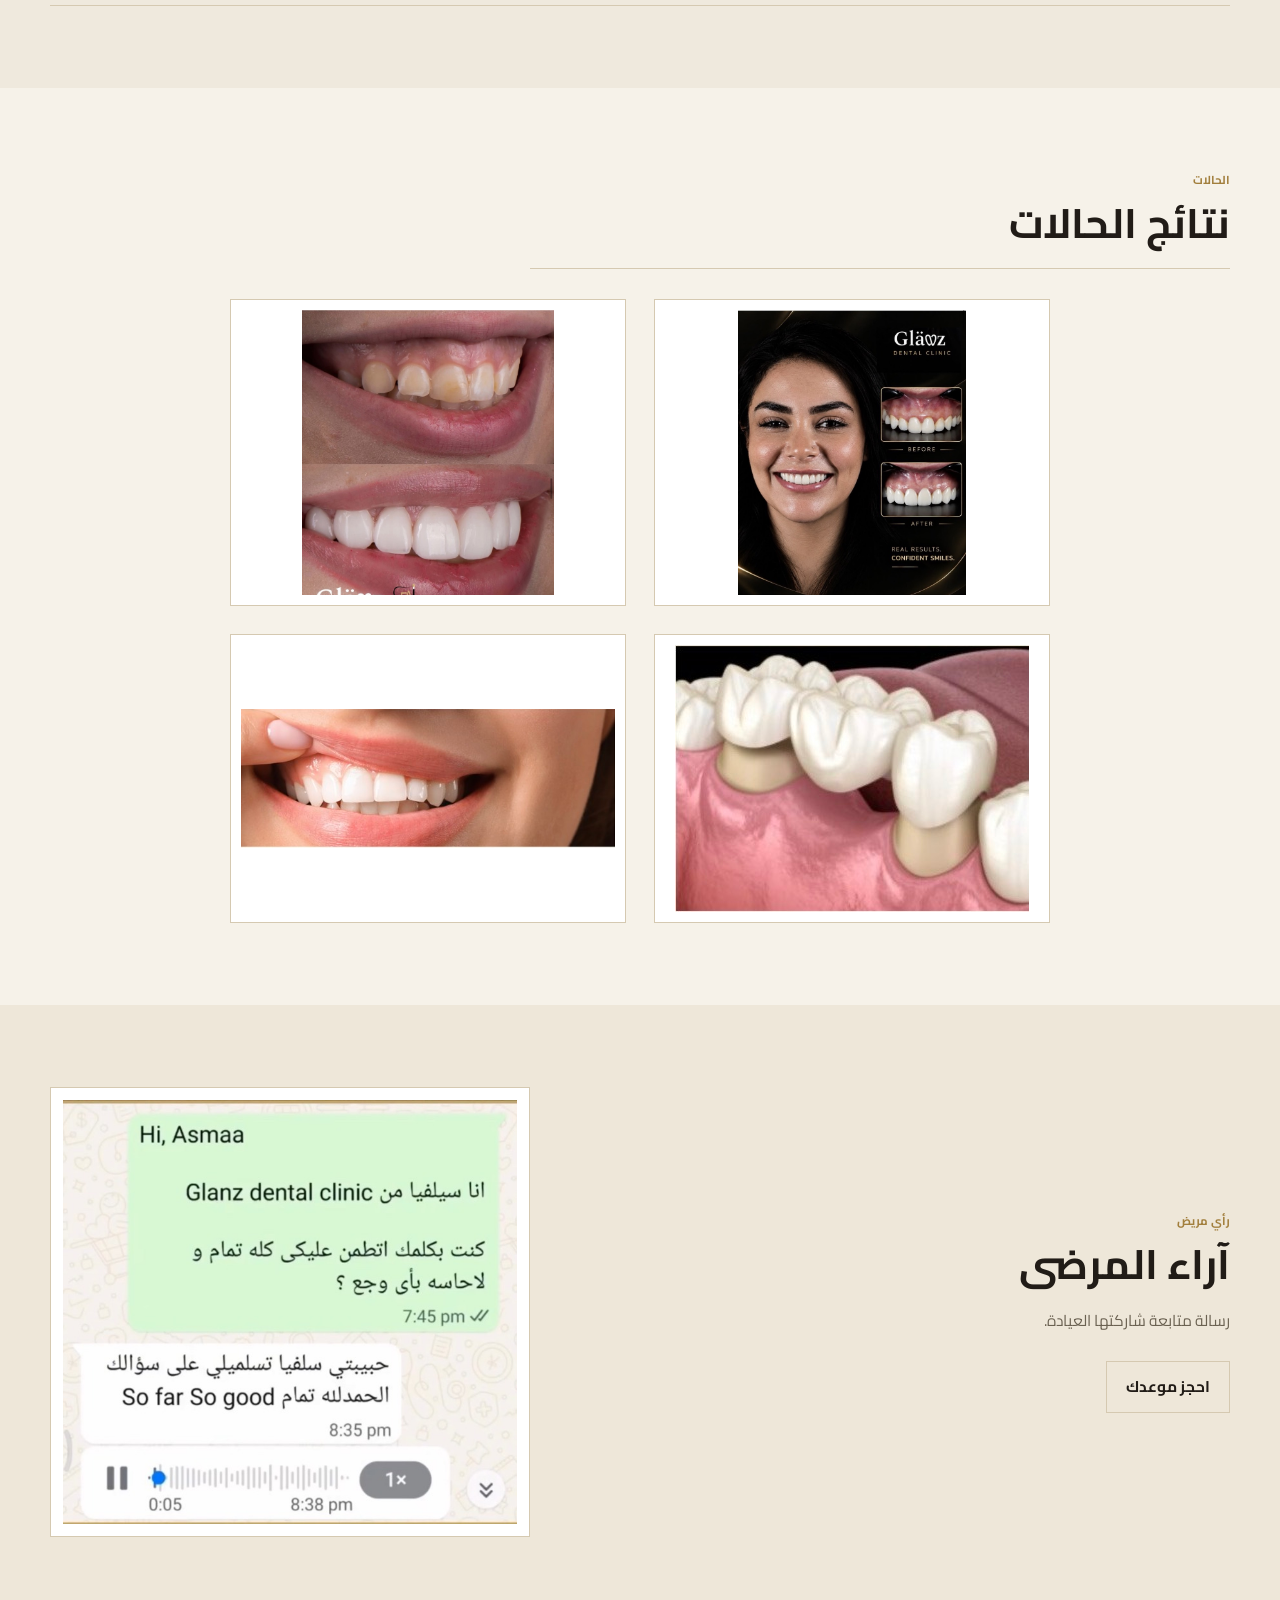
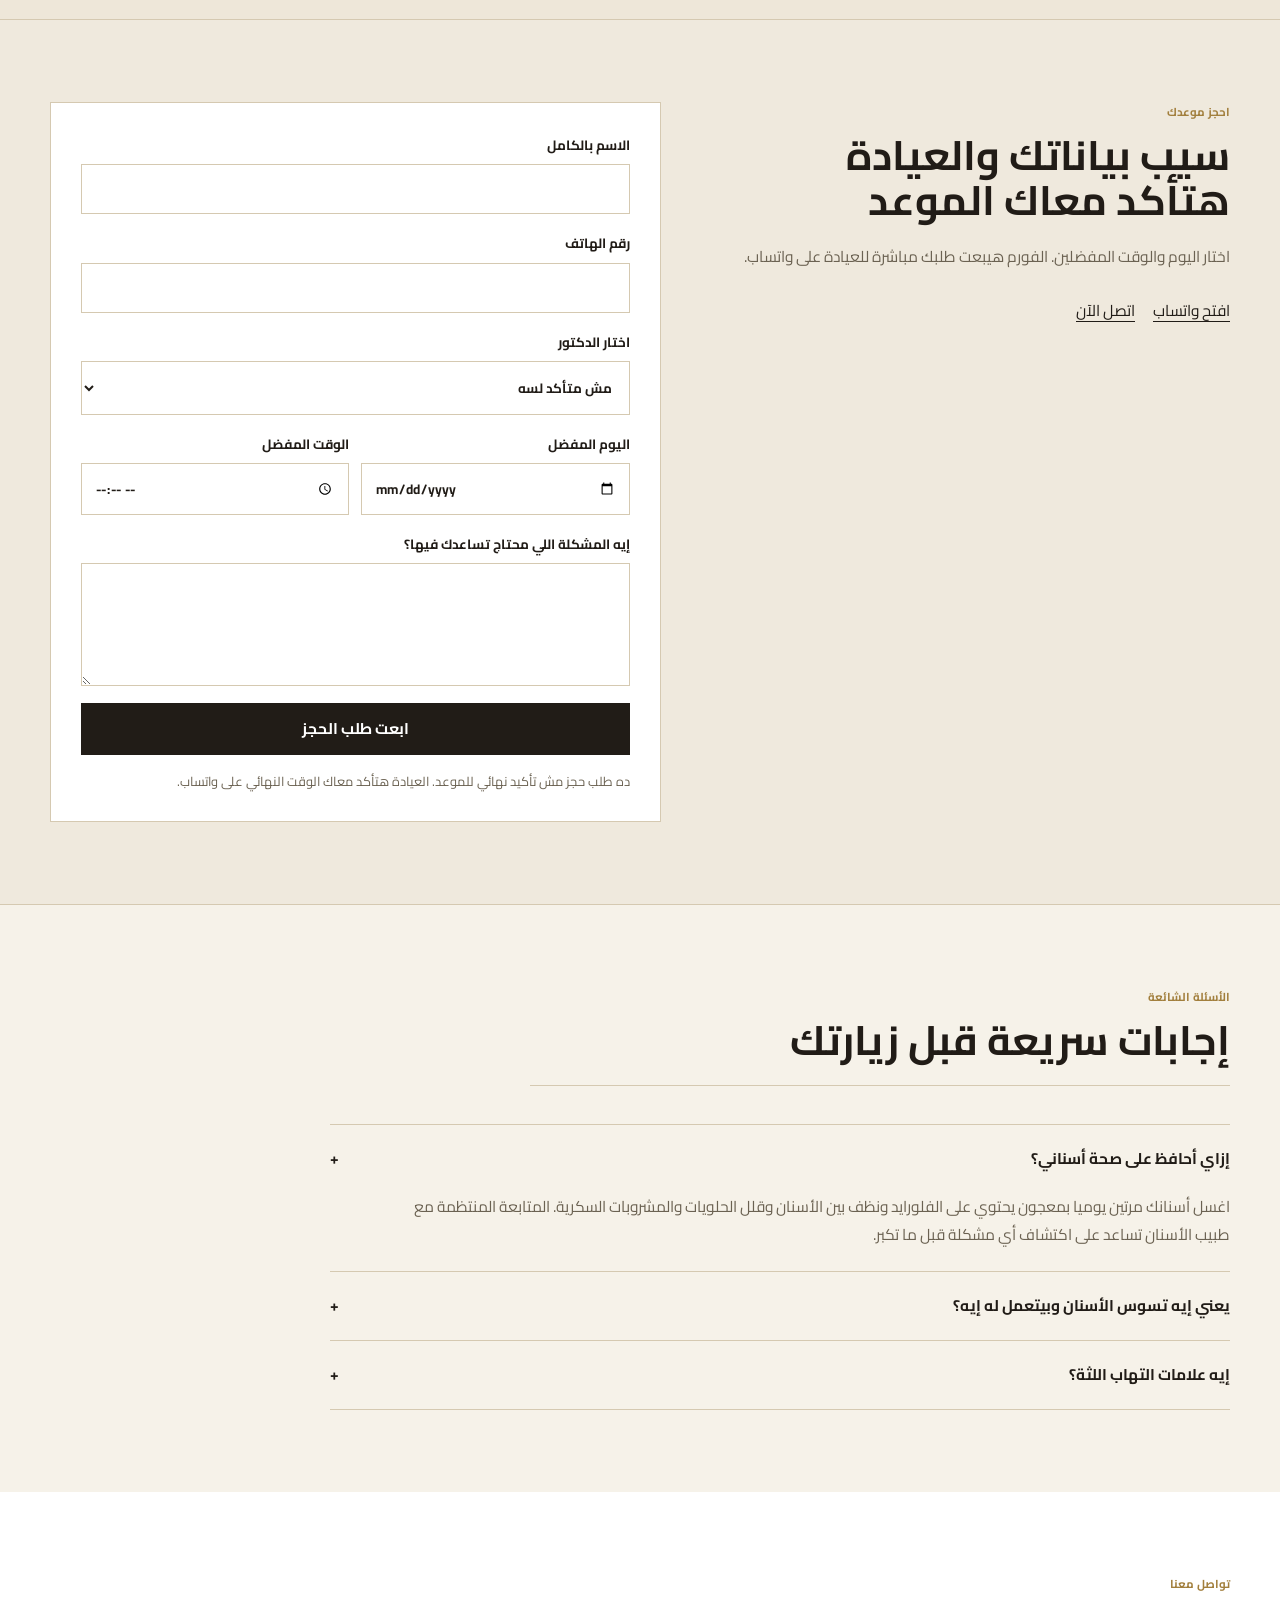
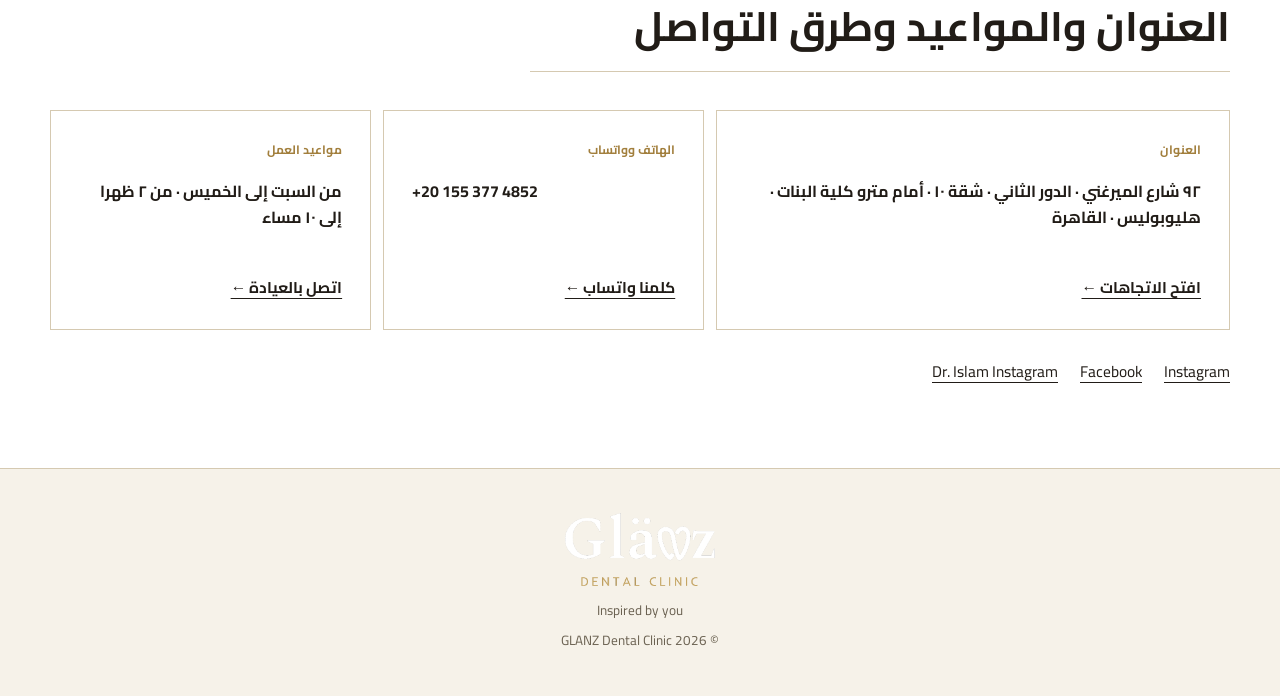
==== commit 8a285a95: "Add files via upload" ====
--- a/index.html
+++ b/index.html
@@ -1,182 +1,169 @@
-<!doctype html>
-<html lang="en" dir="ltr">
+<!DOCTYPE html>
+
+<html dir="ltr" lang="en">
 <head>
-  <meta charset="utf-8">
-  <meta name="viewport" content="width=device-width, initial-scale=1">
-  <meta name="description" content="GLANZ Dental Clinic in Heliopolis. Specialist dental care with clear booking by WhatsApp.">
-  <meta name="theme-color" content="#f6f2e9">
-  <title>GLANZ Dental Clinic | Heliopolis</title>
-  <link rel="stylesheet" href="assets/css/styles.css">
+<meta charset="utf-8"/>
+<meta content="width=device-width, initial-scale=1" name="viewport"/>
+<meta content="GLANZ Dental Clinic in Heliopolis. Specialist dental care with clear booking by WhatsApp." name="description"/>
+<meta content="#f6f2e9" name="theme-color"/>
+<title>GLANZ Dental Clinic | Heliopolis</title>
+<link href="assets/css/styles.css" rel="stylesheet"/>
 </head>
 <body>
-  <header class="site-header">
-    <div class="header-inner">
-      <a class="brand" href="#top" aria-label="GLANZ Dental Clinic"><img src="assets/images/logo-transparent.png" alt="GLANZ Dental Clinic"></a>
-      <nav class="desktop-nav" aria-label="Main navigation">
-        <a href="#services" data-en="Services" data-ar="الخدمات">Services</a>
-        <a href="#doctors" data-en="Doctors" data-ar="الدكاترة">Doctors</a>
-        <a href="#results" data-en="Results" data-ar="الحالات">Results</a>
-        <a href="#reviews" data-en="Feedback" data-ar="آراء المرضى">Feedback</a>
-        <a href="#contact" data-en="Contact" data-ar="تواصل معنا">Contact</a>
-      </nav>
-      <button id="language-toggle" class="language-toggle" type="button" aria-label="Switch language">العربية</button>
-      <a class="header-book" href="#booking" data-en="Book now" data-ar="احجز الآن">Book now</a>
-      <button id="menu-toggle" class="menu-toggle" type="button" aria-label="Open menu" aria-expanded="false">☰</button>
-    </div>
-    <nav id="mobile-menu" class="mobile-menu" aria-label="Mobile navigation">
-      <a href="#services" data-en="Services" data-ar="الخدمات">Services</a>
-      <a href="#doctors" data-en="Doctors" data-ar="الدكاترة">Doctors</a>
-      <a href="#results" data-en="Results" data-ar="الحالات">Results</a>
-      <a href="#reviews" data-en="Feedback" data-ar="آراء المرضى">Feedback</a>
-      <a href="#booking" data-en="Book now" data-ar="احجز الآن">Book now</a>
-      <a href="#contact" data-en="Contact" data-ar="تواصل معنا">Contact</a>
-    </nav>
-  </header>
+<header class="site-header">
+<div class="header-inner">
+<a aria-label="GLANZ Dental Clinic" class="brand" href="#top"><img alt="GLANZ Dental Clinic" src="assets/images/logo-transparent.png"/></a>
+<nav aria-label="Main navigation" class="desktop-nav">
+<a data-ar="الخدمات" data-en="Services" href="#services">Services</a>
+<a data-ar="الدكاترة" data-en="Doctors" href="#doctors">Doctors</a>
+<a data-ar="الحالات" data-en="Results" href="#results">Results</a>
+<a data-ar="آراء المرضى" data-en="Feedback" href="#reviews">Feedback</a>
+<a data-ar="تواصل معنا" data-en="Contact" href="#contact">Contact</a>
+</nav>
+<button aria-label="Switch language" class="language-toggle" id="language-toggle" type="button">العربية</button>
+<a class="header-book" data-ar="احجز الآن" data-en="Book now" href="#booking">Book now</a>
+<button aria-expanded="false" aria-label="Open menu" class="menu-toggle" id="menu-toggle" type="button">☰</button>
+</div>
+<nav aria-label="Mobile navigation" class="mobile-menu" id="mobile-menu">
+<a data-ar="الخدمات" data-en="Services" href="#services">Services</a>
+<a data-ar="الدكاترة" data-en="Doctors" href="#doctors">Doctors</a>
+<a data-ar="الحالات" data-en="Results" href="#results">Results</a>
+<a data-ar="آراء المرضى" data-en="Feedback" href="#reviews">Feedback</a>
+<a data-ar="احجز الآن" data-en="Book now" href="#booking">Book now</a>
+<a data-ar="تواصل معنا" data-en="Contact" href="#contact">Contact</a>
+</nav>
+</header>
+<main id="top">
 
-  <main id="top">
-    <section class="hero hero-visual" aria-labelledby="hero-title">
-      <img class="hero-photo" src="assets/images/clinic-hero.jpg" alt="GLANZ Dental Clinic treatment room in Heliopolis">
-      <div class="hero-shade" aria-hidden="true"></div>
-      <div class="hero-content shell">
-        <div class="hero-copy-wrap">
-          <p class="eyebrow hero-eyebrow" data-en="GLANZ Dental Clinic · Heliopolis" data-ar="GLANZ Dental Clinic · هليوبوليس">GLANZ Dental Clinic · Heliopolis</p>
-          <h1 id="hero-title" data-en="Book with the right dentist" data-ar="احجز مع الدكتور المناسب">Book with the right dentist</h1>
-          <p class="hero-copy" data-en="Choose the care you need and reach the right specialist without unnecessary steps." data-ar="اختار احتياجك ووصل للدكتور المناسب واحجز موعدك بسهولة.">Choose the care you need and reach the right specialist without unnecessary steps.</p>
-          <div class="actions hero-actions">
-            <a class="button primary hero-primary" href="#booking" data-en="Book your appointment" data-ar="احجز موعدك">Book your appointment</a>
-            <a class="button secondary hero-secondary" href="https://wa.me/201553774852" target="_blank" rel="noopener noreferrer" data-en="WhatsApp us" data-ar="كلمنا واتساب">WhatsApp us</a>
-          </div>
-          <p class="hero-note" data-en="Appointments are confirmed by the clinic on WhatsApp." data-ar="العيادة بتأكد معاك الموعد على واتساب.">Appointments are confirmed by the clinic on WhatsApp.</p>
-        </div>
-      </div>
-    </section>
+<section aria-label="GLANZ Dental Clinic" class="hero hero-visual hero-clean">
+<img alt="GLANZ Dental Clinic treatment room in Heliopolis" class="hero-photo" src="assets/images/clinic-hero.jpg"/>
+<div aria-hidden="true" class="hero-soft-shade"></div>
+</section>
+<section aria-label="Book an appointment" class="hero-cta-section">
+<div class="shell hero-cta-inner">
+<div class="hero-cta-copy">
+<p class="eyebrow" data-ar="GLANZ Dental Clinic · هليوبوليس" data-en="GLANZ Dental Clinic · Heliopolis">GLANZ Dental Clinic · Heliopolis</p>
+<h1 data-ar="احجز مع الدكتور المناسب" data-en="Book with the right dentist">Book with the right dentist</h1>
+</div>
+<div class="hero-actions hero-actions-below">
+<a class="button primary" data-ar="احجز موعدك" data-en="Book your appointment" href="#booking">Book your appointment</a>
+<a class="button secondary" data-ar="كلمنا واتساب" data-en="WhatsApp us" href="https://wa.me/201553774852" rel="noopener noreferrer" target="_blank">WhatsApp us</a>
+</div>
+</div>
+</section>
 
-    <section class="trust-strip" aria-label="Clinic quick information">
-      <div class="shell trust-grid">
-        <div class="trust-item"><span data-en="Working hours" data-ar="المواعيد">Working hours</span><strong data-en="Sat–Thu · 2 PM–10 PM" data-ar="السبت للخميس · ٢ ظهرا إلى ١٠ مساء">Sat–Thu · 2 PM–10 PM</strong></div>
-        <div class="trust-item"><span data-en="Location" data-ar="المكان">Location</span><strong data-en="El Merghany · Heliopolis" data-ar="الميرغني · هليوبوليس">El Merghany · Heliopolis</strong></div>
-      </div>
-    </section>
 
-    <section id="services" class="section shell">
-      <div class="section-heading">
-        <p class="eyebrow" data-en="Clinic services" data-ar="خدمات العيادة">Clinic services</p>
-        <h2 data-en="Choose what you need" data-ar="اختار احتياجك">Choose what you need</h2>
-        <p data-en="We’ll guide you to the right dentist." data-ar="ونوصلك للدكتور المناسب.">We’ll guide you to the right dentist.</p>
-      </div>
-      <div class="service-grid">
-        <a class="service-card" href="#doctor-islam"><h3 data-en="Implants and surgery" data-ar="زراعة وجراحة الأسنان">Implants and surgery</h3><p data-en="Dental implants · Oral and maxillofacial surgery" data-ar="زراعة الأسنان · جراحات الفم والوجه والفكين">Dental implants · Oral and maxillofacial surgery</p></a>
-        <a class="service-card" href="#doctor-elsayed"><h3 data-en="Dental treatment" data-ar="علاج الأسنان">Dental treatment</h3><p data-en="Root canal treatment · Fillings · Dental cleaning" data-ar="علاج العصب · الحشوات · تنظيف الأسنان">Root canal treatment · Fillings · Dental cleaning</p></a>
-        <a class="service-card" href="#doctor-fady"><h3 data-en="Smile makeover" data-ar="تجميل الابتسامة">Smile makeover</h3><p data-en="Veneers · Teeth whitening · Cosmetic dental restorations" data-ar="الفينير · تبييض الأسنان · تركيبات الأسنان التجميلية">Veneers · Teeth whitening · Cosmetic dental restorations</p></a>
-        <a class="service-card" href="#doctor-abdelrahman"><h3 data-en="Orthodontics" data-ar="تقويم الأسنان">Orthodontics</h3><p data-en="Braces and orthodontic treatment" data-ar="التقويم وترتيب الأسنان">Braces and orthodontic treatment</p></a>
-        <a class="service-card" href="#doctor-maria"><h3 data-en="Pediatric dentistry" data-ar="أسنان الأطفال">Pediatric dentistry</h3><p data-en="Dental care designed for children" data-ar="رعاية أسنان مناسبة للأطفال">Dental care designed for children</p></a>
-      </div>
-    </section>
+<section aria-label="Clinic quick information" class="trust-strip compact-trust">
+<div class="shell trust-grid">
+<div class="trust-item"><span data-ar="المواعيد" data-en="Working hours">Working hours</span><strong data-ar="السبت للخميس · ٢ ظهرا إلى ١٠ مساء" data-en="Sat–Thu · 2 PM–10 PM">Sat–Thu · 2 PM–10 PM</strong></div>
+<div class="trust-item"><span data-ar="المكان" data-en="Location">Location</span><strong data-ar="الميرغني · هليوبوليس" data-en="El Merghany · Heliopolis">El Merghany · Heliopolis</strong></div>
+</div>
+</section>
 
-    <section id="doctors" class="section section-soft">
-      <div class="shell">
-        <div class="section-heading">
-          <p class="eyebrow" data-en="Our dentists" data-ar="دكاترة GLANZ">Our dentists</p>
-          <h2 data-en="Choose your dentist" data-ar="اختار دكتورك">Choose your dentist</h2>
-        </div>
 
-        <article class="doctor-card" id="doctor-islam">
-          <div class="doctor-visual"><img src="assets/images/image-02.svg" alt="Dr. Islam Abdelhamid" loading="lazy"></div>
-          <div class="doctor-info"><p class="doctor-kicker" data-en="Dental Implants and Oral Surgery" data-ar="زراعة الأسنان وجراحات الفم والوجه والفكين">Dental Implants and Oral Surgery</p><h3 data-en="Dr. Islam Abdelhamid" data-ar="د. إسلام عبدالحميد">Dr. Islam Abdelhamid</h3><div class="doctor-proof"><span>★ 4.9</span><span data-en="120+ reviews" data-ar="+120 تقييم">120+ reviews</span><span data-en="850+ patients" data-ar="+850 مريض">850+ patients</span></div><p data-en="Care starts with an examination and a review of your X-rays. The treatment plan is explained before you begin with attention to anesthesia comfort and aftercare." data-ar="العلاج بيبدأ بالكشف ومراجعة الأشعة. خطة العلاج بتتشرح قبل البداية مع الاهتمام بالتخدير والراحة وتعليمات ما بعد الإجراء.">Care starts with an examination and a review of your X-rays. The treatment plan is explained before you begin with attention to anesthesia comfort and aftercare.</p><button class="text-link book-doctor" type="button" data-doctor="Dr. Islam Abdelhamid" data-en="Book with Dr. Islam →" data-ar="احجز مع د. إسلام ←">Book with Dr. Islam →</button></div>
-          <div class="doctor-case"><img src="assets/images/image-03.jpg" alt="Dental implant case" loading="lazy"></div>
-        </article>
+<section class="section specialty-section" id="services">
+<div class="shell">
+<div class="section-heading specialty-heading">
+<h2 data-ar="اختيار دكتورك المناسب" data-en="Choose the right dentist">Choose the right dentist</h2>
+</div>
+<div aria-label="Choose a dental specialty" class="specialty-grid">
+<a class="specialty-box tone-1" href="#doctor-islam"><span data-ar="زراعة وجراحة الأسنان" data-en="Implants &amp; Surgery">Implants &amp; Surgery</span></a>
+<a class="specialty-box tone-2" href="#doctor-elsayed"><span data-ar="علاج الأسنان" data-en="Dental Treatment">Dental Treatment</span></a>
+<a class="specialty-box tone-3" href="#doctor-fady"><span data-ar="تجميل الابتسامة" data-en="Smile Makeover">Smile Makeover</span></a>
+<a class="specialty-box tone-4" href="#doctor-abdelrahman"><span data-ar="تقويم الأسنان" data-en="Orthodontics">Orthodontics</span></a>
+<a class="specialty-box tone-5" href="#doctor-maria"><span data-ar="أسنان الأطفال" data-en="Pediatric Dentistry">Pediatric Dentistry</span></a>
+</div>
+</div>
+</section>
 
-        <article class="doctor-card" id="doctor-fady">
-          <div class="doctor-visual"><img src="assets/images/image-04.svg" alt="Dr. Fady Abolos" loading="lazy"></div>
-          <div class="doctor-info"><p class="doctor-kicker" data-en="Veneers and Cosmetic Dentistry" data-ar="الفينير وتجميل الأسنان">Veneers and Cosmetic Dentistry</p><h3 data-en="Dr. Fady Abolos" data-ar="د. فادي أبولوس">Dr. Fady Abolos</h3><div class="doctor-proof"><span>★ 4.9</span><span data-en="95+ reviews" data-ar="+95 تقييم">95+ reviews</span><span data-en="720+ patients" data-ar="+720 مريض">720+ patients</span></div><p data-en="The shape and shade are selected to suit your teeth and facial features. Before treatment you will understand what can be improved and which cosmetic option suits your case." data-ar="اللون والشكل بيتحددوا بما يناسب أسنانك وملامح وجهك. قبل العلاج هتعرف إيه اللي محتاج يتغير وأنهي اختيار تجميلي مناسب لحالتك.">The shape and shade are selected to suit your teeth and facial features. Before treatment you will understand what can be improved and which cosmetic option suits your case.</p><button class="text-link book-doctor" type="button" data-doctor="Dr. Fady Abolos" data-en="Book with Dr. Fady →" data-ar="احجز مع د. فادي ←">Book with Dr. Fady →</button></div>
-          <div class="doctor-case case-strip"><img src="assets/images/image-05.jpg" alt="Cosmetic dentistry case" loading="lazy"><img src="assets/images/image-06.jpg" alt="Cosmetic filling case" loading="lazy"></div>
-        </article>
-
-        <article class="doctor-card" id="doctor-elsayed">
-          <div class="doctor-visual"><img src="assets/images/image-09.svg" alt="Dr. Elsayed Mohamed" loading="lazy"></div>
-          <div class="doctor-info"><p class="doctor-kicker" data-en="Root Canal Treatment" data-ar="علاج جذور الأسنان والعصب">Root Canal Treatment</p><h3 data-en="Dr. Elsayed Mohamed" data-ar="د. السيد محمد">Dr. Elsayed Mohamed</h3><div class="doctor-proof"><span>★ 4.8</span><span data-en="80+ reviews" data-ar="+80 تقييم">80+ reviews</span><span data-en="600+ patients" data-ar="+600 مريض">600+ patients</span></div><p data-en="If the nerve is the source of pain the dentist examines the tooth and your X-rays and explains the right treatment for your case. Before treatment begins you will know the steps and whether your case is likely to need one visit or more." data-ar="لو العصب هو سبب الوجع الدكتور بيكشف على السن ويراجع الأشعة ويحدد العلاج المناسب لحالتك. قبل ما نبدأ هتعرف خطوات العلاج وهل حالتك محتاجة زيارة واحدة أو أكتر.">If the nerve is the source of pain the dentist examines the tooth and your X-rays and explains the right treatment for your case. Before treatment begins you will know the steps and whether your case is likely to need one visit or more.</p><button class="text-link book-doctor" type="button" data-doctor="Dr. Elsayed Mohamed" data-en="Book with Dr. Elsayed →" data-ar="احجز مع د. السيد ←">Book with Dr. Elsayed →</button></div>
-          <div class="doctor-case"><img src="assets/images/image-10.jpg" alt="Root canal case" loading="lazy"></div>
-        </article>
-
-        <article class="doctor-card" id="doctor-maria">
-          <div class="doctor-visual"><img src="assets/images/image-11.svg" alt="Dr. Maria Maurice" loading="lazy"></div>
-          <div class="doctor-info"><p class="doctor-kicker" data-en="Pediatric Dentistry" data-ar="طب أسنان الأطفال">Pediatric Dentistry</p><h3 data-en="Dr. Maria Maurice" data-ar="د. ماريا موريس">Dr. Maria Maurice</h3><div class="doctor-proof"><span>★ 4.9</span><span data-en="70+ reviews" data-ar="+70 تقييم">70+ reviews</span><span data-en="540+ patients" data-ar="+540 مريض">540+ patients</span></div><p data-en="Children need a calm approach that suits their age. The child’s needs are assessed carefully and the treatment plan is explained clearly to the family." data-ar="علاج الطفل محتاج هدوء وطريقة تناسب سنه. احتياج الطفل بيتحدد بعناية وخطة العلاج بتتشرح للأسرة بوضوح.">Children need a calm approach that suits their age. The child’s needs are assessed carefully and the treatment plan is explained clearly to the family.</p><button class="text-link book-doctor" type="button" data-doctor="Dr. Maria Maurice" data-en="Book with Dr. Maria →" data-ar="احجز مع د. ماريا ←">Book with Dr. Maria →</button></div>
-          <div class="doctor-case"><img src="assets/images/image-12.svg" alt="Pediatric dental case before and after treatment" loading="lazy"></div>
-        </article>
-
-        <article class="doctor-card" id="doctor-abdelrahman">
-          <div class="doctor-visual"><img src="assets/images/image-13.svg" alt="Dr. Abdelrahman Moustafa" loading="lazy"></div>
-          <div class="doctor-info"><p class="doctor-kicker" data-en="Orthodontics" data-ar="تقويم الأسنان">Orthodontics</p><h3 data-en="Dr. Abdelrahman Moustafa" data-ar="د. عبدالرحمن مصطفى">Dr. Abdelrahman Moustafa</h3><div class="doctor-proof"><span>★ 4.8</span><span data-en="85+ reviews" data-ar="+85 تقييم">85+ reviews</span><span data-en="650+ patients" data-ar="+650 مريض">650+ patients</span></div><p data-en="Orthodontic treatment helps improve tooth position and the way the upper and lower teeth meet. The plan duration and follow-up are explained before treatment begins." data-ar="التقويم بيساعد في ترتيب الأسنان وتحسين طريقة قفل الأسنان على بعضها. الخطة والمدة والمتابعة بيتشرحوا قبل بداية العلاج.">Orthodontic treatment helps improve tooth position and the way the upper and lower teeth meet. The plan duration and follow-up are explained before treatment begins.</p><button class="text-link book-doctor" type="button" data-doctor="Dr. Abdelrahman Moustafa" data-en="Book with Dr. Abdelrahman →" data-ar="احجز مع د. عبدالرحمن ←">Book with Dr. Abdelrahman →</button></div>
-          <div class="doctor-case"><img src="assets/images/image-14.jpg" alt="Orthodontics case" loading="lazy"></div>
-        </article>
-      </div>
-    </section>
-
-    <section id="results" class="section shell">
-      <div class="section-heading">
-        <p class="eyebrow" data-en="Cases" data-ar="الحالات">Cases</p>
-        <h2 data-en="Treatment results" data-ar="نتائج الحالات">Treatment results</h2>
-              </div>
-      <div class="results-grid">
-        <figure class="result-feature"><img src="assets/images/case-cosmetic-portrait.jpg" alt="Cosmetic dentistry before and after case" loading="lazy"></figure>
-        <figure><img src="assets/images/case-cosmetic-before-after.jpg" alt="Cosmetic dentistry before and after close-up" loading="lazy"></figure>
-        <figure><img src="assets/images/image-07.jpg" alt="Crown and bridge case" loading="lazy"></figure>
-        <figure><img src="assets/images/image-08.jpg" alt="Smile case" loading="lazy"></figure>
-      </div>
-    </section>
-
-    <section id="reviews" class="section section-review">
-      <div class="shell review-layout">
-        <div class="review-copy"><p class="eyebrow" data-en="Patient feedback" data-ar="رأي مريض">Patient feedback</p><h2 data-en="Patient feedback" data-ar="آراء المرضى">Patient feedback</h2><p data-en="A follow-up message shared by the clinic." data-ar="رسالة متابعة شاركتها العيادة.">A follow-up message shared by the clinic.</p><a class="button secondary" href="#booking" data-en="Book your appointment" data-ar="احجز موعدك">Book your appointment</a></div>
-        <figure class="testimonial-card"><img src="assets/images/testimonial-asmaa.jpg" alt="Patient feedback shared by GLANZ Dental Clinic" loading="lazy"></figure>
-      </div>
-    </section>
-
-    <section id="booking" class="section booking-section">
-      <div class="shell booking-layout">
-        <div class="booking-copy"><p class="eyebrow" data-en="Book your appointment" data-ar="احجز موعدك">Book your appointment</p><h2 data-en="Send your details and the clinic will confirm your appointment" data-ar="سيب بياناتك والعيادة هتأكد معاك الموعد">Send your details and the clinic will confirm your appointment</h2><p data-en="Choose your preferred date and time. The form sends your request directly to GLANZ on WhatsApp." data-ar="اختار اليوم والوقت المفضلين. الفورم هيبعت طلبك مباشرة للعيادة على واتساب.">Choose your preferred date and time. The form sends your request directly to GLANZ on WhatsApp.</p><div class="booking-direct"><a href="https://wa.me/201553774852" target="_blank" rel="noopener noreferrer" data-en="Open WhatsApp" data-ar="افتح واتساب">Open WhatsApp</a><a href="tel:+201553774852" data-en="Call now" data-ar="اتصل الآن">Call now</a></div></div>
-        <form id="booking-form" class="booking-form">
-          <label><span data-en="Full name" data-ar="الاسم بالكامل">Full name</span><input id="name" type="text" required autocomplete="name"></label>
-          <label><span data-en="Phone number" data-ar="رقم الهاتف">Phone number</span><input id="phone" type="tel" required autocomplete="tel"></label>
-          <label><span data-en="Choose dentist" data-ar="اختار الدكتور">Choose dentist</span><select id="doctor"><option value="" data-en="Not sure yet" data-ar="مش متأكد لسه">Not sure yet</option><option>Dr. Islam Abdelhamid</option><option>Dr. Fady Abolos</option><option>Dr. Elsayed Mohamed</option><option>Dr. Maria Maurice</option><option>Dr. Abdelrahman Moustafa</option></select></label>
-          <div class="form-row"><label><span data-en="Preferred date" data-ar="اليوم المفضل">Preferred date</span><input id="date" type="date"></label><label><span data-en="Preferred time" data-ar="الوقت المفضل">Preferred time</span><input id="time" type="time"></label></div>
-          <label><span data-en="What do you need help with?" data-ar="إيه المشكلة اللي محتاج تساعدك فيها؟">What do you need help with?</span><textarea id="concern" rows="4" placeholder=""></textarea></label>
-          <button class="button primary submit-booking" type="submit" data-en="Send booking request" data-ar="ابعت طلب الحجز">Send booking request</button>
-          <small data-en="This does not create a confirmed appointment. GLANZ will confirm the final time with you on WhatsApp." data-ar="ده طلب حجز مش تأكيد نهائي للموعد. العيادة هتأكد معاك الوقت النهائي على واتساب.">This does not create a confirmed appointment. GLANZ will confirm the final time with you on WhatsApp.</small>
-        </form>
-      </div>
-    </section>
-
-    <section id="faq" class="section shell">
-      <div class="section-heading"><p class="eyebrow" data-en="FAQs" data-ar="الأسئلة الشائعة">FAQs</p><h2 data-en="Quick answers before your visit" data-ar="إجابات سريعة قبل زيارتك">Quick answers before your visit</h2></div>
-      <div class="faq-list">
-        <details class="faq-item" open><summary><span data-en="How can I keep my teeth healthy?" data-ar="إزاي أحافظ على صحة أسناني؟">How can I keep my teeth healthy?</span><span>+</span></summary><p data-en="Brush twice a day with fluoride toothpaste. Clean between your teeth and limit sugary food and drinks. Regular dental check-ups can help find problems before they become more serious." data-ar="اغسل أسنانك مرتين يوميا بمعجون يحتوي على الفلورايد ونظف بين الأسنان وقلل الحلويات والمشروبات السكرية. المتابعة المنتظمة مع طبيب الأسنان تساعد على اكتشاف أي مشكلة قبل ما تكبر.">Brush twice a day with fluoride toothpaste. Clean between your teeth and limit sugary food and drinks. Regular dental check-ups can help find problems before they become more serious.</p></details>
-        <details class="faq-item"><summary><span data-en="What is tooth decay and how is it treated?" data-ar="يعني إيه تسوس الأسنان وبيتعمل له إيه؟">What is tooth decay and how is it treated?</span><span>+</span></summary><p data-en="A simple case may need a filling. If decay reaches the inside of the tooth root canal treatment may be needed. The right treatment is determined after an examination." data-ar="لو المشكلة بسيطة ممكن تحتاج حشو ولو وصلت للعصب قد تحتاج علاج جذور. الطبيب بيحدد العلاج المناسب بعد الكشف.">A simple case may need a filling. If decay reaches the inside of the tooth root canal treatment may be needed. The right treatment is determined after an examination.</p></details>
-        <details class="faq-item"><summary><span data-en="What are the signs of gum inflammation?" data-ar="إيه علامات التهاب اللثة؟">What are the signs of gum inflammation?</span><span>+</span></summary><p data-en="Common signs include bleeding while brushing and red or swollen gums and persistent bad breath or gum discomfort. If symptoms continue it is best to book an examination." data-ar="من العلامات الشائعة نزيف أثناء غسل الأسنان أو احمرار وتورم اللثة أو رائحة فم مستمرة أو ألم في اللثة. لو الأعراض مستمرة الأفضل تعمل كشف.">Common signs include bleeding while brushing and red or swollen gums and persistent bad breath or gum discomfort. If symptoms continue it is best to book an examination.</p></details>
-      </div>
-    </section>
-
-    <section id="contact" class="section contact-section">
-      <div class="shell">
-        <div class="section-heading"><p class="eyebrow" data-en="Contact" data-ar="تواصل معنا">Contact</p><h2 data-en="Address hours and contact details" data-ar="العنوان والمواعيد وطرق التواصل">Address hours and contact details</h2></div>
-        <div class="contact-grid">
-          <div class="contact-card"><span data-en="Address" data-ar="العنوان">Address</span><strong data-en="92 El Merghany Street · 2nd Floor · Apartment 10 · In front of Girls’ College Metro Station · Heliopolis · Cairo" data-ar="٩٢ شارع الميرغني · الدور الثاني · شقة ١٠ · أمام مترو كلية البنات · هليوبوليس · القاهرة">92 El Merghany Street · 2nd Floor · Apartment 10 · In front of Girls’ College Metro Station · Heliopolis · Cairo</strong><a href="https://www.google.com/maps/search/?api=1&query=92+El+Merghany+Street+Heliopolis+Cairo" target="_blank" rel="noopener noreferrer" data-en="Get directions →" data-ar="افتح الاتجاهات ←">Get directions →</a></div>
-          <div class="contact-card"><span data-en="Phone and WhatsApp" data-ar="الهاتف وواتساب">Phone and WhatsApp</span><strong class="phone">+20 155 377 4852</strong><a href="https://wa.me/201553774852" target="_blank" rel="noopener noreferrer" data-en="Chat on WhatsApp →" data-ar="كلمنا واتساب ←">Chat on WhatsApp →</a></div>
-          <div class="contact-card"><span data-en="Working hours" data-ar="مواعيد العمل">Working hours</span><strong data-en="Saturday to Thursday · 2 PM to 10 PM" data-ar="من السبت إلى الخميس · من ٢ ظهرا إلى ١٠ مساء">Saturday to Thursday · 2 PM to 10 PM</strong><a href="tel:+201553774852" data-en="Call the clinic →" data-ar="اتصل بالعيادة ←">Call the clinic →</a></div>
-        </div>
-        <div class="social-links"><a href="https://www.instagram.com/glanzdentalclinic/" target="_blank" rel="noopener noreferrer">Instagram</a><a href="https://www.facebook.com/share/1DJp8rApxx/" target="_blank" rel="noopener noreferrer">Facebook</a><a href="https://www.instagram.com/dr.islam_abdelhamid/" target="_blank" rel="noopener noreferrer">Dr. Islam Instagram</a></div>
-      </div>
-    </section>
-  </main>
-
-  <a class="floating-whatsapp" href="https://wa.me/201553774852" target="_blank" rel="noopener noreferrer" aria-label="WhatsApp GLANZ">WA</a>
-
-  <footer>
-    <img src="assets/images/logo-transparent.png" alt="GLANZ Dental Clinic">
-    <p data-en="Inspired by you" data-ar="Inspired by you">Inspired by you</p>
-    <p>© <span id="year"></span> GLANZ Dental Clinic</p>
-  </footer>
-
-  <script src="assets/js/script.js"></script>
+<section class="section section-soft" id="doctors">
+<div class="shell">
+<div class="section-heading"><h2 data-ar="دكاترة GLANZ" data-en="GLANZ Dentists">GLANZ Dentists</h2></div>
+<article class="doctor-card" id="doctor-islam">
+<div class="doctor-visual"><img alt="Dr. Islam Abdelhamid" loading="lazy" src="assets/images/image-02.svg"/></div>
+<div class="doctor-info"><p class="doctor-kicker" data-ar="زراعة الأسنان وجراحات الفم والوجه والفكين" data-en="Dental Implants and Oral Surgery">Dental Implants and Oral Surgery</p><h3 data-ar="د. إسلام عبدالحميد" data-en="Dr. Islam Abdelhamid">Dr. Islam Abdelhamid</h3><div class="doctor-proof"><span>★ 4.9</span><span data-ar="+120 تقييم" data-en="120+ reviews">120+ reviews</span><span data-ar="+850 مريض" data-en="850+ patients">850+ patients</span></div><p data-ar="العلاج بيبدأ بالكشف ومراجعة الأشعة. خطة العلاج بتتشرح قبل البداية مع الاهتمام بالتخدير والراحة وتعليمات ما بعد الإجراء." data-en="Care starts with an examination and a review of your X-rays. The treatment plan is explained before you begin with attention to anesthesia comfort and aftercare.">Care starts with an examination and a review of your X-rays. The treatment plan is explained before you begin with attention to anesthesia comfort and aftercare.</p><button class="text-link book-doctor" data-ar="احجز مع د. إسلام ←" data-doctor="Dr. Islam Abdelhamid" data-en="Book with Dr. Islam →" type="button">Book with Dr. Islam →</button></div>
+<div class="doctor-case"><img alt="Dental implant case" loading="lazy" src="assets/images/image-03.jpg"/></div>
+</article>
+<article class="doctor-card" id="doctor-fady">
+<div class="doctor-visual"><img alt="Dr. Fady Abolos" loading="lazy" src="assets/images/image-04.svg"/></div>
+<div class="doctor-info"><p class="doctor-kicker" data-ar="الفينير وتجميل الأسنان" data-en="Veneers and Cosmetic Dentistry">Veneers and Cosmetic Dentistry</p><h3 data-ar="د. فادي أبولوس" data-en="Dr. Fady Abolos">Dr. Fady Abolos</h3><div class="doctor-proof"><span>★ 4.9</span><span data-ar="+95 تقييم" data-en="95+ reviews">95+ reviews</span><span data-ar="+720 مريض" data-en="720+ patients">720+ patients</span></div><p data-ar="اللون والشكل بيتحددوا بما يناسب أسنانك وملامح وجهك. قبل العلاج هتعرف إيه اللي محتاج يتغير وأنهي اختيار تجميلي مناسب لحالتك." data-en="The shape and shade are selected to suit your teeth and facial features. Before treatment you will understand what can be improved and which cosmetic option suits your case.">The shape and shade are selected to suit your teeth and facial features. Before treatment you will understand what can be improved and which cosmetic option suits your case.</p><button class="text-link book-doctor" data-ar="احجز مع د. فادي ←" data-doctor="Dr. Fady Abolos" data-en="Book with Dr. Fady →" type="button">Book with Dr. Fady →</button></div>
+<div class="doctor-case case-strip"><img alt="Cosmetic dentistry case" loading="lazy" src="assets/images/image-05.jpg"/><img alt="Cosmetic filling case" loading="lazy" src="assets/images/image-06.jpg"/></div>
+</article>
+<article class="doctor-card" id="doctor-elsayed">
+<div class="doctor-visual"><img alt="Dr. Elsayed Mohamed" loading="lazy" src="assets/images/image-09.svg"/></div>
+<div class="doctor-info"><p class="doctor-kicker" data-ar="علاج جذور الأسنان والعصب" data-en="Root Canal Treatment">Root Canal Treatment</p><h3 data-ar="د. السيد محمد" data-en="Dr. Elsayed Mohamed">Dr. Elsayed Mohamed</h3><div class="doctor-proof"><span>★ 4.8</span><span data-ar="+80 تقييم" data-en="80+ reviews">80+ reviews</span><span data-ar="+600 مريض" data-en="600+ patients">600+ patients</span></div><p data-ar="لو العصب هو سبب الوجع الدكتور بيكشف على السن ويراجع الأشعة ويحدد العلاج المناسب لحالتك. قبل ما نبدأ هتعرف خطوات العلاج وهل حالتك محتاجة زيارة واحدة أو أكتر." data-en="If the nerve is the source of pain the dentist examines the tooth and your X-rays and explains the right treatment for your case. Before treatment begins you will know the steps and whether your case is likely to need one visit or more.">If the nerve is the source of pain the dentist examines the tooth and your X-rays and explains the right treatment for your case. Before treatment begins you will know the steps and whether your case is likely to need one visit or more.</p><button class="text-link book-doctor" data-ar="احجز مع د. السيد ←" data-doctor="Dr. Elsayed Mohamed" data-en="Book with Dr. Elsayed →" type="button">Book with Dr. Elsayed →</button></div>
+<div class="doctor-case"><img alt="Root canal case" loading="lazy" src="assets/images/image-10.jpg"/></div>
+</article>
+<article class="doctor-card" id="doctor-maria">
+<div class="doctor-visual"><img alt="Dr. Maria Maurice" loading="lazy" src="assets/images/image-11.svg"/></div>
+<div class="doctor-info"><p class="doctor-kicker" data-ar="طب أسنان الأطفال" data-en="Pediatric Dentistry">Pediatric Dentistry</p><h3 data-ar="د. ماريا موريس" data-en="Dr. Maria Maurice">Dr. Maria Maurice</h3><div class="doctor-proof"><span>★ 4.9</span><span data-ar="+70 تقييم" data-en="70+ reviews">70+ reviews</span><span data-ar="+540 مريض" data-en="540+ patients">540+ patients</span></div><p data-ar="علاج الطفل محتاج هدوء وطريقة تناسب سنه. احتياج الطفل بيتحدد بعناية وخطة العلاج بتتشرح للأسرة بوضوح." data-en="Children need a calm approach that suits their age. The child’s needs are assessed carefully and the treatment plan is explained clearly to the family.">Children need a calm approach that suits their age. The child’s needs are assessed carefully and the treatment plan is explained clearly to the family.</p><button class="text-link book-doctor" data-ar="احجز مع د. ماريا ←" data-doctor="Dr. Maria Maurice" data-en="Book with Dr. Maria →" type="button">Book with Dr. Maria →</button></div>
+<div class="doctor-case"><img alt="Pediatric dental case before and after treatment" loading="lazy" src="assets/images/image-12.svg"/></div>
+</article>
+<article class="doctor-card" id="doctor-abdelrahman">
+<div class="doctor-visual"><img alt="Dr. Abdelrahman Moustafa" loading="lazy" src="assets/images/image-13.svg"/></div>
+<div class="doctor-info"><p class="doctor-kicker" data-ar="تقويم الأسنان" data-en="Orthodontics">Orthodontics</p><h3 data-ar="د. عبدالرحمن مصطفى" data-en="Dr. Abdelrahman Moustafa">Dr. Abdelrahman Moustafa</h3><div class="doctor-proof"><span>★ 4.8</span><span data-ar="+85 تقييم" data-en="85+ reviews">85+ reviews</span><span data-ar="+650 مريض" data-en="650+ patients">650+ patients</span></div><p data-ar="التقويم بيساعد في ترتيب الأسنان وتحسين طريقة قفل الأسنان على بعضها. الخطة والمدة والمتابعة بيتشرحوا قبل بداية العلاج." data-en="Orthodontic treatment helps improve tooth position and the way the upper and lower teeth meet. The plan duration and follow-up are explained before treatment begins.">Orthodontic treatment helps improve tooth position and the way the upper and lower teeth meet. The plan duration and follow-up are explained before treatment begins.</p><button class="text-link book-doctor" data-ar="احجز مع د. عبدالرحمن ←" data-doctor="Dr. Abdelrahman Moustafa" data-en="Book with Dr. Abdelrahman →" type="button">Book with Dr. Abdelrahman →</button></div>
+<div class="doctor-case"><img alt="Orthodontics case" loading="lazy" src="assets/images/image-14.jpg"/></div>
+</article>
+</div>
+</section>
+<section class="section shell" id="results">
+<div class="section-heading">
+<p class="eyebrow" data-ar="الحالات" data-en="Cases">Cases</p>
+<h2 data-ar="نتائج الحالات" data-en="Treatment results">Treatment results</h2>
+</div>
+<div class="results-grid">
+<figure class="result-feature"><img alt="Cosmetic dentistry before and after case" loading="lazy" src="assets/images/case-cosmetic-portrait.jpg"/></figure>
+<figure><img alt="Cosmetic dentistry before and after close-up" loading="lazy" src="assets/images/case-cosmetic-before-after.jpg"/></figure>
+<figure><img alt="Crown and bridge case" loading="lazy" src="assets/images/image-07.jpg"/></figure>
+<figure><img alt="Smile case" loading="lazy" src="assets/images/image-08.jpg"/></figure>
+</div>
+</section>
+<section class="section section-review" id="reviews">
+<div class="shell review-layout">
+<div class="review-copy"><p class="eyebrow" data-ar="رأي مريض" data-en="Patient feedback">Patient feedback</p><h2 data-ar="آراء المرضى" data-en="Patient feedback">Patient feedback</h2><p data-ar="رسالة متابعة شاركتها العيادة." data-en="A follow-up message shared by the clinic.">A follow-up message shared by the clinic.</p><a class="button secondary" data-ar="احجز موعدك" data-en="Book your appointment" href="#booking">Book your appointment</a></div>
+<figure class="testimonial-card"><img alt="Patient feedback shared by GLANZ Dental Clinic" loading="lazy" src="assets/images/testimonial-asmaa.jpg"/></figure>
+</div>
+</section>
+<section class="section booking-section" id="booking">
+<div class="shell booking-layout">
+<div class="booking-copy"><p class="eyebrow" data-ar="احجز موعدك" data-en="Book your appointment">Book your appointment</p><h2 data-ar="سيب بياناتك والعيادة هتأكد معاك الموعد" data-en="Send your details and the clinic will confirm your appointment">Send your details and the clinic will confirm your appointment</h2><p data-ar="اختار اليوم والوقت المفضلين. الفورم هيبعت طلبك مباشرة للعيادة على واتساب." data-en="Choose your preferred date and time. The form sends your request directly to GLANZ on WhatsApp.">Choose your preferred date and time. The form sends your request directly to GLANZ on WhatsApp.</p><div class="booking-direct"><a data-ar="افتح واتساب" data-en="Open WhatsApp" href="https://wa.me/201553774852" rel="noopener noreferrer" target="_blank">Open WhatsApp</a><a data-ar="اتصل الآن" data-en="Call now" href="tel:+201553774852">Call now</a></div></div>
+<form class="booking-form" id="booking-form">
+<label><span data-ar="الاسم بالكامل" data-en="Full name">Full name</span><input autocomplete="name" id="name" required="" type="text"/></label>
+<label><span data-ar="رقم الهاتف" data-en="Phone number">Phone number</span><input autocomplete="tel" id="phone" required="" type="tel"/></label>
+<label><span data-ar="اختار الدكتور" data-en="Choose dentist">Choose dentist</span><select id="doctor"><option data-ar="مش متأكد لسه" data-en="Not sure yet" value="">Not sure yet</option><option>Dr. Islam Abdelhamid</option><option>Dr. Fady Abolos</option><option>Dr. Elsayed Mohamed</option><option>Dr. Maria Maurice</option><option>Dr. Abdelrahman Moustafa</option></select></label>
+<div class="form-row"><label><span data-ar="اليوم المفضل" data-en="Preferred date">Preferred date</span><input id="date" type="date"/></label><label><span data-ar="الوقت المفضل" data-en="Preferred time">Preferred time</span><input id="time" type="time"/></label></div>
+<label><span data-ar="إيه المشكلة اللي محتاج تساعدك فيها؟" data-en="What do you need help with?">What do you need help with?</span><textarea id="concern" placeholder="" rows="4"></textarea></label>
+<button class="button primary submit-booking" data-ar="ابعت طلب الحجز" data-en="Send booking request" type="submit">Send booking request</button>
+<small data-ar="ده طلب حجز مش تأكيد نهائي للموعد. العيادة هتأكد معاك الوقت النهائي على واتساب." data-en="This does not create a confirmed appointment. GLANZ will confirm the final time with you on WhatsApp.">This does not create a confirmed appointment. GLANZ will confirm the final time with you on WhatsApp.</small>
+</form>
+</div>
+</section>
+<section class="section shell" id="faq">
+<div class="section-heading"><p class="eyebrow" data-ar="الأسئلة الشائعة" data-en="FAQs">FAQs</p><h2 data-ar="إجابات سريعة قبل زيارتك" data-en="Quick answers before your visit">Quick answers before your visit</h2></div>
+<div class="faq-list">
+<details class="faq-item" open=""><summary><span data-ar="إزاي أحافظ على صحة أسناني؟" data-en="How can I keep my teeth healthy?">How can I keep my teeth healthy?</span><span>+</span></summary><p data-ar="اغسل أسنانك مرتين يوميا بمعجون يحتوي على الفلورايد ونظف بين الأسنان وقلل الحلويات والمشروبات السكرية. المتابعة المنتظمة مع طبيب الأسنان تساعد على اكتشاف أي مشكلة قبل ما تكبر." data-en="Brush twice a day with fluoride toothpaste. Clean between your teeth and limit sugary food and drinks. Regular dental check-ups can help find problems before they become more serious.">Brush twice a day with fluoride toothpaste. Clean between your teeth and limit sugary food and drinks. Regular dental check-ups can help find problems before they become more serious.</p></details>
+<details class="faq-item"><summary><span data-ar="يعني إيه تسوس الأسنان وبيتعمل له إيه؟" data-en="What is tooth decay and how is it treated?">What is tooth decay and how is it treated?</span><span>+</span></summary><p data-ar="لو المشكلة بسيطة ممكن تحتاج حشو ولو وصلت للعصب قد تحتاج علاج جذور. الطبيب بيحدد العلاج المناسب بعد الكشف." data-en="A simple case may need a filling. If decay reaches the inside of the tooth root canal treatment may be needed. The right treatment is determined after an examination.">A simple case may need a filling. If decay reaches the inside of the tooth root canal treatment may be needed. The right treatment is determined after an examination.</p></details>
+<details class="faq-item"><summary><span data-ar="إيه علامات التهاب اللثة؟" data-en="What are the signs of gum inflammation?">What are the signs of gum inflammation?</span><span>+</span></summary><p data-ar="من العلامات الشائعة نزيف أثناء غسل الأسنان أو احمرار وتورم اللثة أو رائحة فم مستمرة أو ألم في اللثة. لو الأعراض مستمرة الأفضل تعمل كشف." data-en="Common signs include bleeding while brushing and red or swollen gums and persistent bad breath or gum discomfort. If symptoms continue it is best to book an examination.">Common signs include bleeding while brushing and red or swollen gums and persistent bad breath or gum discomfort. If symptoms continue it is best to book an examination.</p></details>
+</div>
+</section>
+<section class="section contact-section" id="contact">
+<div class="shell">
+<div class="section-heading"><p class="eyebrow" data-ar="تواصل معنا" data-en="Contact">Contact</p><h2 data-ar="العنوان والمواعيد وطرق التواصل" data-en="Address hours and contact details">Address hours and contact details</h2></div>
+<div class="contact-grid">
+<div class="contact-card"><span data-ar="العنوان" data-en="Address">Address</span><strong data-ar="٩٢ شارع الميرغني · الدور الثاني · شقة ١٠ · أمام مترو كلية البنات · هليوبوليس · القاهرة" data-en="92 El Merghany Street · 2nd Floor · Apartment 10 · In front of Girls’ College Metro Station · Heliopolis · Cairo">92 El Merghany Street · 2nd Floor · Apartment 10 · In front of Girls’ College Metro Station · Heliopolis · Cairo</strong><a data-ar="افتح الاتجاهات ←" data-en="Get directions →" href="https://www.google.com/maps/search/?api=1&amp;query=92+El+Merghany+Street+Heliopolis+Cairo" rel="noopener noreferrer" target="_blank">Get directions →</a></div>
+<div class="contact-card"><span data-ar="الهاتف وواتساب" data-en="Phone and WhatsApp">Phone and WhatsApp</span><strong class="phone">+20 155 377 4852</strong><a data-ar="كلمنا واتساب ←" data-en="Chat on WhatsApp →" href="https://wa.me/201553774852" rel="noopener noreferrer" target="_blank">Chat on WhatsApp →</a></div>
+<div class="contact-card"><span data-ar="مواعيد العمل" data-en="Working hours">Working hours</span><strong data-ar="من السبت إلى الخميس · من ٢ ظهرا إلى ١٠ مساء" data-en="Saturday to Thursday · 2 PM to 10 PM">Saturday to Thursday · 2 PM to 10 PM</strong><a data-ar="اتصل بالعيادة ←" data-en="Call the clinic →" href="tel:+201553774852">Call the clinic →</a></div>
+</div>
+<div class="social-links"><a href="https://www.instagram.com/glanzdentalclinic/" rel="noopener noreferrer" target="_blank">Instagram</a><a href="https://www.facebook.com/share/1DJp8rApxx/" rel="noopener noreferrer" target="_blank">Facebook</a><a href="https://www.instagram.com/dr.islam_abdelhamid/" rel="noopener noreferrer" target="_blank">Dr. Islam Instagram</a></div>
+</div>
+</section>
+</main>
+<a aria-label="WhatsApp GLANZ" class="floating-whatsapp" href="https://wa.me/201553774852" rel="noopener noreferrer" target="_blank">WA</a>
+<footer>
+<img alt="GLANZ Dental Clinic" src="assets/images/logo-transparent.png"/>
+<p data-ar="Inspired by you" data-en="Inspired by you">Inspired by you</p>
+<p>© <span id="year"></span> GLANZ Dental Clinic</p>
+</footer>
+<script src="assets/js/script.js"></script>
 </body>
 </html>
--- a/assets/css/styles.css
+++ b/assets/css/styles.css
@@ -1,5 +1,5 @@
 @font-face{font-family:'Cairo';font-style:normal;font-weight:400;font-display:swap;src:url('../fonts/font-fe5abc25dbaf.ttf') format('truetype')}@font-face{font-family:'Cairo';font-style:normal;font-weight:600;font-display:swap;src:url('../fonts/font-dafc58d525ee.ttf') format('truetype')}@font-face{font-family:'Cairo';font-style:normal;font-weight:700;font-display:swap;src:url('../fonts/font-862a789b2812.ttf') format('truetype')}@font-face{font-family:'DM Sans';font-style:normal;font-weight:400;font-display:swap;src:url('../fonts/font-848c7551803e.ttf') format('truetype')}@font-face{font-family:'DM Sans';font-style:normal;font-weight:500;font-display:swap;src:url('../fonts/font-734d4b9c1a69.ttf') format('truetype')}@font-face{font-family:'DM Sans';font-style:normal;font-weight:600;font-display:swap;src:url('../fonts/font-ca4f7752dc69.ttf') format('truetype')}@font-face{font-family:'DM Sans';font-style:normal;font-weight:700;font-display:swap;src:url('../fonts/font-d7362c34ff5a.ttf') format('truetype')}
-:root{--cream:#f6f2e9;--cream2:#eee7d9;--gold:#a27f3d;--ink:#211c17;--muted:#6b6252;--line:#d5c9b1;--dark:#20201e;--white:#fff;--green:#1fa866}*{box-sizing:border-box}html{scroll-behavior:smooth;scroll-padding-top:84px}body{margin:0;background:var(--cream);color:var(--ink);font-family:'DM Sans',Arial,sans-serif;font-size:16px;line-height:1.65}img{display:block;max-width:100%;height:auto}a{color:inherit}button,input,select,textarea{font:inherit}button,a{-webkit-tap-highlight-color:transparent}a:focus-visible,button:focus-visible,input:focus-visible,select:focus-visible,textarea:focus-visible,summary:focus-visible{outline:2px solid var(--gold);outline-offset:3px}h1,h2,h3,p,figure{margin:0}h1,h2,h3{line-height:1.12;letter-spacing:-.025em}h1{font-size:clamp(2.45rem,5vw,5rem);max-width:820px}h2{font-size:clamp(2rem,3.6vw,3.5rem)}h3{font-size:clamp(1.3rem,2vw,1.75rem)}.shell{width:min(1180px,calc(100% - 48px));margin-inline:auto}.section{padding:92px 0}.section-soft{background:#efe9dd}.section-heading{max-width:760px;margin-bottom:42px}.section-heading>p:last-child{margin-top:16px;color:var(--muted);max-width:680px}.eyebrow{margin-bottom:12px;color:var(--gold);font-size:.78rem;font-weight:700;letter-spacing:.14em;text-transform:uppercase}.site-header{position:sticky;top:0;z-index:40;background:rgba(246,242,233,.95);backdrop-filter:blur(12px);border-bottom:1px solid var(--line)}.header-inner{min-height:76px;display:flex;align-items:center;gap:24px;width:min(1320px,calc(100% - 40px));margin:auto}.brand{width:132px;display:block}.brand img{width:100%;filter:drop-shadow(0 1px 0 rgba(0,0,0,.04))}.desktop-nav{display:flex;align-items:center;gap:24px;margin-left:auto}.desktop-nav a,.mobile-menu a{text-decoration:none;font-size:.88rem;font-weight:600}.language-toggle,.menu-toggle{border:0;background:none;color:var(--ink);cursor:pointer}.language-toggle{font-weight:700}.header-book{display:inline-flex;align-items:center;justify-content:center;min-height:42px;padding:10px 17px;background:var(--ink);color:var(--white);text-decoration:none;font-weight:700;font-size:.84rem}.menu-toggle{display:none;font-size:1.3rem}.mobile-menu{display:none;padding:8px 20px 18px;border-top:1px solid var(--line);background:var(--cream)}.mobile-menu.is-open{display:grid}.mobile-menu a{padding:11px 0;border-bottom:1px solid var(--line)}.hero{min-height:660px;padding:86px 0 88px;display:grid;grid-template-columns:minmax(0,1.5fr) minmax(300px,.72fr);gap:64px;align-items:center}.hero-copy-wrap{min-width:0}.hero-copy{max-width:720px;margin:24px 0 30px;color:var(--muted);font-size:1.07rem}.actions{display:flex;gap:12px;flex-wrap:wrap}.button{display:inline-flex;align-items:center;justify-content:center;min-height:52px;padding:13px 22px;border:1px solid var(--ink);text-decoration:none;font-weight:700;cursor:pointer}.button.primary{background:var(--ink);color:var(--white)}.button.secondary{background:transparent;color:var(--ink);border-color:var(--line)}.hero-note{margin-top:16px;color:var(--muted);font-size:.83rem}.hero-panel{background:var(--white);border:1px solid var(--line);padding:32px}.hero-logo{width:210px;margin-bottom:28px}.quick-row{padding:18px 0;border-top:1px solid var(--line)}.quick-row span{display:block;color:var(--muted);font-size:.75rem;text-transform:uppercase;letter-spacing:.12em}.quick-row strong{display:block;margin-top:5px;font-size:.96rem}.phone{direction:ltr;unicode-bidi:isolate}.service-grid{display:grid;grid-template-columns:repeat(5,1fr);gap:12px}.service-card{min-height:240px;padding:25px 22px;background:var(--white);border:1px solid var(--line);text-decoration:none;display:flex;flex-direction:column;transition:.2s ease}.service-card:hover{transform:translateY(-3px);border-color:var(--gold)}.service-card>span{font-size:.75rem;color:var(--gold);font-weight:700}.service-card h3{margin-top:auto}.service-card p{margin-top:12px;color:var(--muted);font-size:.88rem}.doctor-card{display:grid;grid-template-columns:260px minmax(0,1fr) 230px;gap:34px;align-items:center;padding:34px;background:var(--cream);border:1px solid var(--line);margin-top:18px}.doctor-visual{display:flex;align-items:center;justify-content:center;min-height:300px;max-height:330px;overflow:hidden;background:#e6ded0}.doctor-visual img{width:100%;height:330px;object-fit:contain}.doctor-info p:not(.doctor-kicker){color:var(--muted);margin-top:15px}.doctor-proof{display:flex;flex-wrap:wrap;gap:8px 10px;align-items:center;margin-top:13px}.doctor-proof span{display:inline-flex;align-items:center;min-height:30px;padding:5px 10px;border:1px solid var(--line);background:#fff;font-size:.78rem;font-weight:700;line-height:1.2}.doctor-proof .proof-preview{background:var(--gold);border-color:var(--gold);color:#fff;font-size:.7rem;text-transform:uppercase;letter-spacing:.08em}html[lang=ar] .doctor-proof .proof-preview{text-transform:none;letter-spacing:0}.doctor-kicker{color:var(--gold);font-size:.78rem;font-weight:700;letter-spacing:.08em;text-transform:uppercase;margin-bottom:8px}.text-link{margin-top:19px;border:0;padding:0;background:none;color:var(--ink);font-weight:700;text-decoration:underline;text-underline-offset:5px;cursor:pointer}.doctor-case{height:250px;border:1px solid var(--line);background:#fff;overflow:hidden}.doctor-case img{width:100%;height:100%;object-fit:contain}.case-strip{display:grid;grid-template-rows:1fr 1fr;gap:14px;background:transparent;border:0;overflow:visible}.case-strip img{min-height:0;border:1px solid var(--line);background:#fff}.results-grid{display:grid;grid-template-columns:1.35fr 1fr 1fr;grid-template-rows:340px 260px;gap:24px}.results-grid figure{overflow:hidden;background:#e8e0d4;border:1px solid var(--line)}.results-grid img{width:100%;height:100%;object-fit:cover}.result-feature{grid-row:1/3}.results-grid figure:nth-child(2){grid-column:2/4}.section-review{background:#e8dfd0}.review-layout{display:grid;grid-template-columns:1fr minmax(300px,480px);gap:64px;align-items:center}.review-copy p:not(.eyebrow){color:var(--muted);margin:20px 0 26px;max-width:580px}.testimonial-card{background:#fff;border:1px solid var(--line);padding:12px}.testimonial-card img{width:100%;max-height:550px;object-fit:contain}.booking-section{background:var(--dark);color:var(--white)}.booking-layout{display:grid;grid-template-columns:.9fr 1.1fr;gap:70px;align-items:start}.booking-copy p:not(.eyebrow){margin-top:20px;color:#cfc9bf}.booking-direct{display:flex;gap:18px;flex-wrap:wrap;margin-top:26px}.booking-direct a{color:var(--white);text-underline-offset:5px}.booking-form{background:var(--cream);color:var(--ink);padding:30px;display:grid;gap:17px}.booking-form label{display:grid;gap:7px;font-size:.84rem;font-weight:700}.booking-form input,.booking-form select,.booking-form textarea{width:100%;border:1px solid var(--line);background:#fff;padding:12px 13px;min-height:48px;color:var(--ink);border-radius:0}.booking-form textarea{resize:vertical}.form-row{display:grid;grid-template-columns:1fr 1fr;gap:12px}.submit-booking{width:100%}.booking-form small{color:var(--muted);line-height:1.5}.faq-list{max-width:900px}.faq-item{border-top:1px solid var(--line)}.faq-item:last-child{border-bottom:1px solid var(--line)}.faq-item summary{display:flex;justify-content:space-between;gap:20px;align-items:center;padding:20px 0;cursor:pointer;list-style:none;font-weight:700}.faq-item summary::-webkit-details-marker{display:none}.faq-item>p{padding:0 48px 22px 0;color:var(--muted)}.contact-section{background:#fff}.contact-grid{display:grid;grid-template-columns:1.6fr 1fr 1fr;gap:12px}.contact-card{padding:28px;border:1px solid var(--line);display:flex;flex-direction:column;min-height:220px}.contact-card>span{color:var(--gold);font-size:.76rem;font-weight:700;text-transform:uppercase;letter-spacing:.1em}.contact-card strong{margin-top:18px;font-size:1rem;line-height:1.6}.contact-card a{margin-top:auto;padding-top:22px;font-weight:700;text-underline-offset:5px}.social-links{display:flex;gap:22px;flex-wrap:wrap;margin-top:28px}.social-links a{text-underline-offset:5px}.floating-whatsapp{position:fixed;right:20px;bottom:20px;z-index:30;width:54px;height:54px;border-radius:50%;display:flex;align-items:center;justify-content:center;background:var(--green);color:#fff;text-decoration:none;font-size:.8rem;font-weight:800;box-shadow:0 8px 28px rgba(0,0,0,.2)}footer{padding:44px 24px;text-align:center;border-top:1px solid var(--line);color:var(--muted);font-size:.84rem}footer img{width:150px;margin:0 auto 12px}footer p+p{margin-top:6px}html[lang=ar] body{font-family:'Cairo',Tahoma,Arial,sans-serif;line-height:1.8}html[lang=ar] h1,html[lang=ar] h2,html[lang=ar] h3{letter-spacing:0}html[lang=ar] .desktop-nav{margin-left:0;margin-right:auto}html[lang=ar] .eyebrow,html[lang=ar] .doctor-kicker,html[lang=ar] .contact-card>span{letter-spacing:0;text-transform:none}html[lang=ar] .faq-item>p{padding-right:0;padding-left:48px}
+:root{--cream:#f6f2e9;--cream2:#eee7d9;--gold:#a27f3d;--ink:#211c17;--muted:#6b6252;--line:#d5c9b1;--dark:#20201e;--white:#fff;--green:#1fa866}*{box-sizing:border-box}html{scroll-behavior:smooth;scroll-padding-top:84px}body{margin:0;background:var(--cream);color:var(--ink);font-family:'DM Sans',Arial,sans-serif;font-size:16px;line-height:1.65}img{display:block;max-width:100%;height:auto}a{color:inherit}button,input,select,textarea{font:inherit}button,a{-webkit-tap-highlight-color:transparent}a:focus-visible,button:focus-visible,input:focus-visible,select:focus-visible,textarea:focus-visible,summary:focus-visible{outline:2px solid var(--gold);outline-offset:3px}h1,h2,h3,p,figure{margin:0}h1,h2,h3{line-height:1.12;letter-spacing:-.025em}h1{font-size:clamp(2.45rem,5vw,5rem);max-width:820px}h2{font-size:clamp(2rem,3.6vw,3.5rem)}h3{font-size:clamp(1.3rem,2vw,1.75rem)}.shell{width:min(1180px,calc(100% - 48px));margin-inline:auto}.section{padding:92px 0}.section-soft{background:#efe9dd}.section-heading{max-width:760px;margin-bottom:42px}.section-heading>p:last-child{margin-top:16px;color:var(--muted);max-width:680px}.eyebrow{margin-bottom:12px;color:var(--gold);font-size:.78rem;font-weight:700;letter-spacing:.14em;text-transform:uppercase}.site-header{position:sticky;top:0;z-index:40;background:rgba(246,242,233,.95);backdrop-filter:blur(12px);border-bottom:1px solid var(--line)}.header-inner{min-height:76px;display:flex;align-items:center;gap:24px;width:min(1320px,calc(100% - 40px));margin:auto}.brand{width:132px;display:block}.brand img{width:100%;filter:drop-shadow(0 1px 0 rgba(0,0,0,.04))}.desktop-nav{display:flex;align-items:center;gap:24px;margin-left:auto}.desktop-nav a,.mobile-menu a{text-decoration:none;font-size:.88rem;font-weight:600}.language-toggle,.menu-toggle{border:0;background:none;color:var(--ink);cursor:pointer}.language-toggle{font-weight:700}.header-book{display:inline-flex;align-items:center;justify-content:center;min-height:42px;padding:10px 17px;background:var(--ink);color:var(--white);text-decoration:none;font-weight:700;font-size:.84rem}.menu-toggle{display:none;font-size:1.3rem}.mobile-menu{display:none;padding:8px 20px 18px;border-top:1px solid var(--line);background:var(--cream)}.mobile-menu.is-open{display:grid}.mobile-menu a{padding:11px 0;border-bottom:1px solid var(--line)}.hero{min-height:660px;padding:86px 0 88px;display:grid;grid-template-columns:minmax(0,1.5fr) minmax(300px,.72fr);gap:64px;align-items:center}.hero-copy-wrap{min-width:0}.hero-copy{max-width:720px;margin:24px 0 30px;color:var(--muted);font-size:1.07rem}.actions{display:flex;gap:12px;flex-wrap:wrap}.button{display:inline-flex;align-items:center;justify-content:center;min-height:52px;padding:13px 22px;border:1px solid var(--ink);text-decoration:none;font-weight:700;cursor:pointer}.button.primary{background:var(--ink);color:var(--white)}.button.secondary{background:transparent;color:var(--ink);border-color:var(--line)}.hero-note{margin-top:16px;color:var(--muted);font-size:.83rem}.hero-panel{background:var(--white);border:1px solid var(--line);padding:32px}.hero-logo{width:210px;margin-bottom:28px}.quick-row{padding:18px 0;border-top:1px solid var(--line)}.quick-row span{display:block;color:var(--muted);font-size:.75rem;text-transform:uppercase;letter-spacing:.12em}.quick-row strong{display:block;margin-top:5px;font-size:.96rem}.phone{direction:ltr;unicode-bidi:isolate}.service-grid{display:grid;grid-template-columns:repeat(5,1fr);gap:12px}.service-card{min-height:240px;padding:25px 22px;background:var(--white);border:1px solid var(--line);text-decoration:none;display:flex;flex-direction:column;transition:.2s ease}.service-card:hover{transform:translateY(-3px);border-color:var(--gold)}.service-card h3{margin-top:0}.service-card p{margin-top:12px;color:var(--muted);font-size:.88rem}.doctor-card{display:grid;grid-template-columns:260px minmax(0,1fr) 230px;gap:34px;align-items:center;padding:34px;background:var(--cream);border:1px solid var(--line);margin-top:18px}.doctor-visual{display:flex;align-items:center;justify-content:center;min-height:300px;max-height:330px;overflow:hidden;background:#e6ded0}.doctor-visual img{width:100%;height:330px;object-fit:contain}.doctor-info p:not(.doctor-kicker){color:var(--muted);margin-top:15px}.doctor-proof{display:flex;flex-wrap:wrap;gap:8px 10px;align-items:center;margin-top:13px}.doctor-proof span{display:inline-flex;align-items:center;min-height:30px;padding:5px 10px;border:1px solid var(--line);background:#fff;font-size:.78rem;font-weight:700;line-height:1.2}.doctor-proof .proof-preview{background:var(--gold);border-color:var(--gold);color:#fff;font-size:.7rem;text-transform:uppercase;letter-spacing:.08em}html[lang=ar] .doctor-proof .proof-preview{text-transform:none;letter-spacing:0}.doctor-kicker{color:var(--gold);font-size:.78rem;font-weight:700;letter-spacing:.08em;text-transform:uppercase;margin-bottom:8px}.text-link{margin-top:19px;border:0;padding:0;background:none;color:var(--ink);font-weight:700;text-decoration:underline;text-underline-offset:5px;cursor:pointer}.doctor-case{height:250px;border:1px solid var(--line);background:#fff;overflow:hidden}.doctor-case img{width:100%;height:100%;object-fit:contain}.case-strip{display:grid;grid-template-rows:1fr 1fr;gap:14px;background:transparent;border:0;overflow:visible}.case-strip img{min-height:0;border:1px solid var(--line);background:#fff}.results-grid{display:grid;grid-template-columns:1.35fr 1fr 1fr;grid-template-rows:340px 260px;gap:24px}.results-grid figure{overflow:hidden;background:#e8e0d4;border:1px solid var(--line)}.results-grid img{width:100%;height:100%;object-fit:cover}.result-feature{grid-row:1/3}.results-grid figure:nth-child(2){grid-column:2/4}.section-review{background:#e8dfd0}.review-layout{display:grid;grid-template-columns:1fr minmax(300px,480px);gap:64px;align-items:center}.review-copy p:not(.eyebrow){color:var(--muted);margin:20px 0 26px;max-width:580px}.testimonial-card{background:#fff;border:1px solid var(--line);padding:12px}.testimonial-card img{width:100%;max-height:550px;object-fit:contain}.booking-section{background:var(--dark);color:var(--white)}.booking-layout{display:grid;grid-template-columns:.9fr 1.1fr;gap:70px;align-items:start}.booking-copy p:not(.eyebrow){margin-top:20px;color:#cfc9bf}.booking-direct{display:flex;gap:18px;flex-wrap:wrap;margin-top:26px}.booking-direct a{color:var(--white);text-underline-offset:5px}.booking-form{background:var(--cream);color:var(--ink);padding:30px;display:grid;gap:17px}.booking-form label{display:grid;gap:7px;font-size:.84rem;font-weight:700}.booking-form input,.booking-form select,.booking-form textarea{width:100%;border:1px solid var(--line);background:#fff;padding:12px 13px;min-height:48px;color:var(--ink);border-radius:0}.booking-form textarea{resize:vertical}.form-row{display:grid;grid-template-columns:1fr 1fr;gap:12px}.submit-booking{width:100%}.booking-form small{color:var(--muted);line-height:1.5}.faq-list{max-width:900px}.faq-item{border-top:1px solid var(--line)}.faq-item:last-child{border-bottom:1px solid var(--line)}.faq-item summary{display:flex;justify-content:space-between;gap:20px;align-items:center;padding:20px 0;cursor:pointer;list-style:none;font-weight:700}.faq-item summary::-webkit-details-marker{display:none}.faq-item>p{padding:0 48px 22px 0;color:var(--muted)}.contact-section{background:#fff}.contact-grid{display:grid;grid-template-columns:1.6fr 1fr 1fr;gap:12px}.contact-card{padding:28px;border:1px solid var(--line);display:flex;flex-direction:column;min-height:220px}.contact-card>span{color:var(--gold);font-size:.76rem;font-weight:700;text-transform:uppercase;letter-spacing:.1em}.contact-card strong{margin-top:18px;font-size:1rem;line-height:1.6}.contact-card a{margin-top:auto;padding-top:22px;font-weight:700;text-underline-offset:5px}.social-links{display:flex;gap:22px;flex-wrap:wrap;margin-top:28px}.social-links a{text-underline-offset:5px}.floating-whatsapp{position:fixed;right:20px;bottom:20px;z-index:30;width:54px;height:54px;border-radius:50%;display:flex;align-items:center;justify-content:center;background:var(--green);color:#fff;text-decoration:none;font-size:.8rem;font-weight:800;box-shadow:0 8px 28px rgba(0,0,0,.2)}footer{padding:44px 24px;text-align:center;border-top:1px solid var(--line);color:var(--muted);font-size:.84rem}footer img{width:150px;margin:0 auto 12px}footer p+p{margin-top:6px}html[lang=ar] body{font-family:'Cairo',Tahoma,Arial,sans-serif;line-height:1.8}html[lang=ar] h1,html[lang=ar] h2,html[lang=ar] h3{letter-spacing:0}html[lang=ar] .desktop-nav{margin-left:0;margin-right:auto}html[lang=ar] .eyebrow,html[lang=ar] .doctor-kicker,html[lang=ar] .contact-card>span{letter-spacing:0;text-transform:none}html[lang=ar] .faq-item>p{padding-right:0;padding-left:48px}
 @media(max-width:1040px){.service-grid{grid-template-columns:repeat(3,1fr)}.doctor-card{grid-template-columns:220px 1fr}.doctor-case{grid-column:1/-1;height:220px}.case-strip{grid-template-columns:1fr 1fr;grid-template-rows:1fr}.results-grid{grid-template-columns:1fr 1fr;grid-template-rows:360px 250px 250px}.result-feature{grid-row:1/3}.results-grid figure:nth-child(2){grid-column:auto}.contact-grid{grid-template-columns:1fr 1fr}.contact-card:first-child{grid-column:1/-1}}
 @media(max-width:820px){.desktop-nav,.header-book{display:none}.menu-toggle{display:block;margin-left:auto}.hero{grid-template-columns:1fr;min-height:auto;gap:34px;padding-top:60px}.hero-panel{max-width:560px}.service-grid{grid-template-columns:1fr 1fr}.doctor-card{grid-template-columns:190px 1fr;padding:24px;gap:24px}.doctor-visual{min-height:240px;max-height:260px}.doctor-visual img{height:260px}.review-layout,.booking-layout{grid-template-columns:1fr;gap:36px}.results-grid{grid-template-columns:1fr 1fr;grid-template-rows:auto}.result-feature{grid-row:auto}.results-grid figure:nth-child(2){grid-column:auto}.results-grid figure{height:300px}html[lang=ar] .menu-toggle{margin-left:0;margin-right:auto}}
 @media(max-width:620px){html{scroll-padding-top:72px}.shell{width:min(100% - 32px,1180px)}.section{padding:64px 0}.header-inner{min-height:70px;width:calc(100% - 28px);gap:14px}.brand{width:112px}.language-toggle{margin-left:auto}.menu-toggle{margin-left:0}.hero{padding:50px 0 62px}.hero h1{font-size:2.55rem}.hero-copy{font-size:.98rem;margin-top:19px}.actions{display:grid;grid-template-columns:1fr}.button{width:100%}.hero-panel{padding:24px}.hero-logo{width:170px}.service-grid{grid-template-columns:1fr}.service-card{min-height:170px}.doctor-card{grid-template-columns:1fr;padding:18px;gap:18px}.doctor-visual{min-height:0;height:280px;max-height:280px}.doctor-visual img{height:280px}.doctor-info{text-align:left}.doctor-case{grid-column:auto;height:210px}.case-strip{height:auto;grid-template-columns:1fr 1fr}.case-strip img{height:210px}.results-grid{grid-template-columns:1fr;gap:24px}.results-grid figure{height:auto;max-height:none}.results-grid img{height:auto;object-fit:contain}.review-layout{gap:28px}.testimonial-card img{max-height:none}.booking-form{padding:20px}.form-row{grid-template-columns:1fr}.contact-grid{grid-template-columns:1fr}.contact-card:first-child{grid-column:auto}.contact-card{min-height:190px}.section-heading{margin-bottom:30px}.floating-whatsapp{width:50px;height:50px;right:14px;bottom:14px}html[lang=ar] .doctor-info{text-align:right}html[lang=ar] .language-toggle{margin-left:0;margin-right:auto}html[lang=ar] .menu-toggle{margin-right:0}}
@@ -55,8 +55,8 @@
 .service-grid{grid-template-columns:repeat(2,minmax(0,1fr));gap:18px}
 .service-card{min-height:180px;padding:24px 26px;background:#fff;border:1px solid var(--line);position:relative}
 .service-card::after{content:"";position:absolute;left:26px;right:26px;bottom:20px;border-bottom:1px solid rgba(213,201,177,.75)}
-.service-card>span{font-size:.72rem}
-.service-card h3{margin-top:34px;margin-bottom:10px}
+
+.service-card h3{margin-top:0;margin-bottom:10px}
 .service-card p{margin-top:0;padding-bottom:26px;font-size:.88rem;line-height:1.65}
 
 /* Doctors: less card-like, more editorial with dividers and spacing */
@@ -116,7 +116,7 @@
   .service-grid{grid-template-columns:1fr;gap:14px}
   .service-card{min-height:0;padding:22px 20px}
   .service-card::after{left:20px;right:20px;bottom:16px}
-  .service-card h3{font-size:1.28rem;margin-top:22px;margin-bottom:7px}
+  .service-card h3{font-size:1.28rem;margin-top:0;margin-bottom:7px}
   .service-card p{font-size:.84rem;line-height:1.65;padding-bottom:20px}
 
   .doctor-card{display:grid;grid-template-columns:96px minmax(0,1fr);gap:16px;padding:30px 0;margin:0}
@@ -190,7 +190,6 @@
 
   .service-grid{gap:14px}
   .service-card{min-height:126px;padding:16px 16px;border-width:1px}
-  .service-card>span{font-size:.64rem}
   .service-card h3{font-size:1.05rem;line-height:1.3}
   .service-card p{font-size:.76rem;line-height:1.55;margin-top:7px}
 
@@ -286,7 +285,7 @@
 .hero-primary:hover,.hero-secondary:hover{transform:translateY(-1px)}
 
 .trust-strip{background:#fff;border-bottom:1px solid var(--line)}
-.trust-grid{display:grid;grid-template-columns:repeat(3,1fr)}
+.trust-grid{display:grid;grid-template-columns:repeat(2,1fr)}
 .trust-item{padding:22px 26px;border-right:1px solid var(--line)}
 .trust-item:last-child{border-right:0}
 .trust-item span{display:block;color:var(--gold);font-size:.68rem;font-weight:700;text-transform:uppercase;letter-spacing:.1em;margin-bottom:6px}
@@ -306,7 +305,7 @@
   .hero-content{padding-top:160px;padding-bottom:56px}
   .hero-shade{background:linear-gradient(0deg,rgba(22,20,17,.86) 0%,rgba(22,20,17,.55) 48%,rgba(22,20,17,.08) 78%)}
   .hero-visual .hero-copy-wrap{max-width:560px}
-  .trust-grid{grid-template-columns:1fr 1fr 1fr}
+  .trust-grid{grid-template-columns:1fr 1fr}
   .trust-item{padding:18px 16px}
 }
 
@@ -335,3 +334,130 @@
   .hero-visual h1{font-size:1.48rem}
   .hero-actions .button{font-size:.72rem}
 }
+
+/* V9 — clean visual-first hero + specialty jump grid */
+.hero-clean{
+  min-height:0;
+  height:clamp(430px,58vw,690px);
+  display:block;
+  position:relative;
+  overflow:hidden;
+  background:#e8e0d2;
+}
+.hero-clean .hero-photo{
+  position:absolute;
+  inset:0;
+  width:100%;
+  height:100%;
+  object-fit:cover;
+  object-position:center 52%;
+}
+.hero-soft-shade{
+  position:absolute;
+  inset:0;
+  background:linear-gradient(180deg,rgba(20,18,16,.02) 0%,rgba(20,18,16,.00) 68%,rgba(20,18,16,.10) 100%);
+  pointer-events:none;
+}
+.hero-cta-section{
+  background:var(--cream);
+  border-bottom:1px solid var(--line);
+}
+.hero-cta-inner{
+  display:grid;
+  grid-template-columns:minmax(0,1fr) auto;
+  gap:36px;
+  align-items:center;
+  padding-top:28px;
+  padding-bottom:28px;
+}
+.hero-cta-copy .eyebrow{margin:0 0 5px}
+.hero-cta-copy h1{
+  margin:0;
+  font-size:clamp(1.55rem,2.5vw,2.35rem);
+  line-height:1.12;
+  max-width:560px;
+}
+.hero-actions-below{display:flex;gap:10px;align-items:center;margin:0}
+.hero-actions-below .button{white-space:nowrap}
+
+.compact-trust .trust-grid{grid-template-columns:repeat(2,minmax(0,1fr));max-width:760px;margin-inline:auto}
+.compact-trust .trust-item{padding:14px 26px;text-align:center}
+.compact-trust .trust-item span{font-size:.58rem;letter-spacing:.09em;margin-bottom:3px}
+.compact-trust .trust-item strong{font-size:.78rem;font-weight:600}
+
+.specialty-section{padding-top:54px;padding-bottom:64px}
+.specialty-heading{margin-bottom:24px;padding-bottom:14px;text-align:center;border-bottom:1px solid var(--line)}
+.specialty-heading h2{margin:0;font-size:clamp(1.45rem,2.4vw,2.05rem)}
+.specialty-grid{
+  display:grid;
+  grid-template-columns:repeat(5,minmax(0,1fr));
+  gap:12px;
+  max-width:980px;
+  margin:0 auto;
+}
+.specialty-box{
+  aspect-ratio:1/1;
+  display:flex;
+  align-items:center;
+  justify-content:center;
+  text-align:center;
+  padding:18px;
+  border:1px solid rgba(33,28,23,.10);
+  text-decoration:none;
+  color:var(--ink);
+  font-weight:700;
+  font-size:.92rem;
+  line-height:1.45;
+  transition:transform .18s ease,box-shadow .18s ease,border-color .18s ease;
+}
+.specialty-box:hover{transform:translateY(-2px);box-shadow:0 10px 24px rgba(33,28,23,.08);border-color:rgba(162,127,61,.42)}
+.specialty-box.tone-1{background:#f6f2e9}
+.specialty-box.tone-2{background:#e8dfcf}
+.specialty-box.tone-3{background:#d8c5a1}
+.specialty-box.tone-4{background:#c0b29c}
+.specialty-box.tone-5{background:#675d50;color:#fff;border-color:#675d50}
+
+/* remove the older hero overlay layout from the active clean hero */
+.hero-clean .hero-content,.hero-clean .hero-shade{display:none!important}
+
+@media(max-width:820px){
+  .hero-clean{height:520px;min-height:0}
+  .hero-cta-inner{grid-template-columns:1fr;gap:18px;padding-top:22px;padding-bottom:22px}
+  .hero-actions-below{width:100%}
+  .hero-actions-below .button{flex:1}
+  .specialty-grid{grid-template-columns:repeat(3,minmax(0,1fr));max-width:650px}
+}
+
+@media(max-width:620px){
+  .hero-clean{height:48svh;min-height:360px;max-height:500px}
+  .hero-clean .hero-photo{object-position:center 50%}
+  .hero-cta-inner{gap:14px;padding-top:18px;padding-bottom:18px}
+  .hero-cta-copy .eyebrow{font-size:.57rem;margin-bottom:4px}
+  .hero-cta-copy h1{font-size:1.28rem;line-height:1.2}
+  .hero-actions-below{display:grid;grid-template-columns:1fr 1fr;gap:8px}
+  .hero-actions-below .button{min-height:40px;padding:8px 9px;font-size:.74rem}
+
+  .compact-trust .trust-grid{grid-template-columns:1fr 1fr;max-width:100%}
+  .compact-trust .trust-item{padding:11px 8px;border-bottom:0!important}
+  .compact-trust .trust-item:first-child{border-right:1px solid var(--line)!important}
+  html[dir="rtl"] .compact-trust .trust-item:first-child{border-right:0!important;border-left:1px solid var(--line)!important}
+  .compact-trust .trust-item span{font-size:.52rem;margin-bottom:2px}
+  .compact-trust .trust-item strong{font-size:.68rem;line-height:1.35}
+
+  .specialty-section{padding-top:36px;padding-bottom:44px}
+  .specialty-heading{margin-bottom:16px;padding-bottom:12px}
+  .specialty-heading h2{font-size:1.24rem}
+  .specialty-grid{grid-template-columns:repeat(2,minmax(0,1fr));gap:9px;max-width:100%}
+  .specialty-box{padding:13px;font-size:.76rem;line-height:1.4}
+  .specialty-box:last-child{grid-column:1/-1;width:calc(50% - 4.5px);justify-self:center}
+
+  #doctors .section-heading{margin-bottom:8px;padding-bottom:12px}
+  #doctors .section-heading h2{font-size:1.24rem}
+}
+
+@media(max-width:380px){
+  .hero-clean{min-height:330px;height:46svh}
+  .hero-cta-copy h1{font-size:1.18rem}
+  .compact-trust .trust-item strong{font-size:.63rem}
+  .specialty-box{font-size:.72rem;padding:10px}
+}
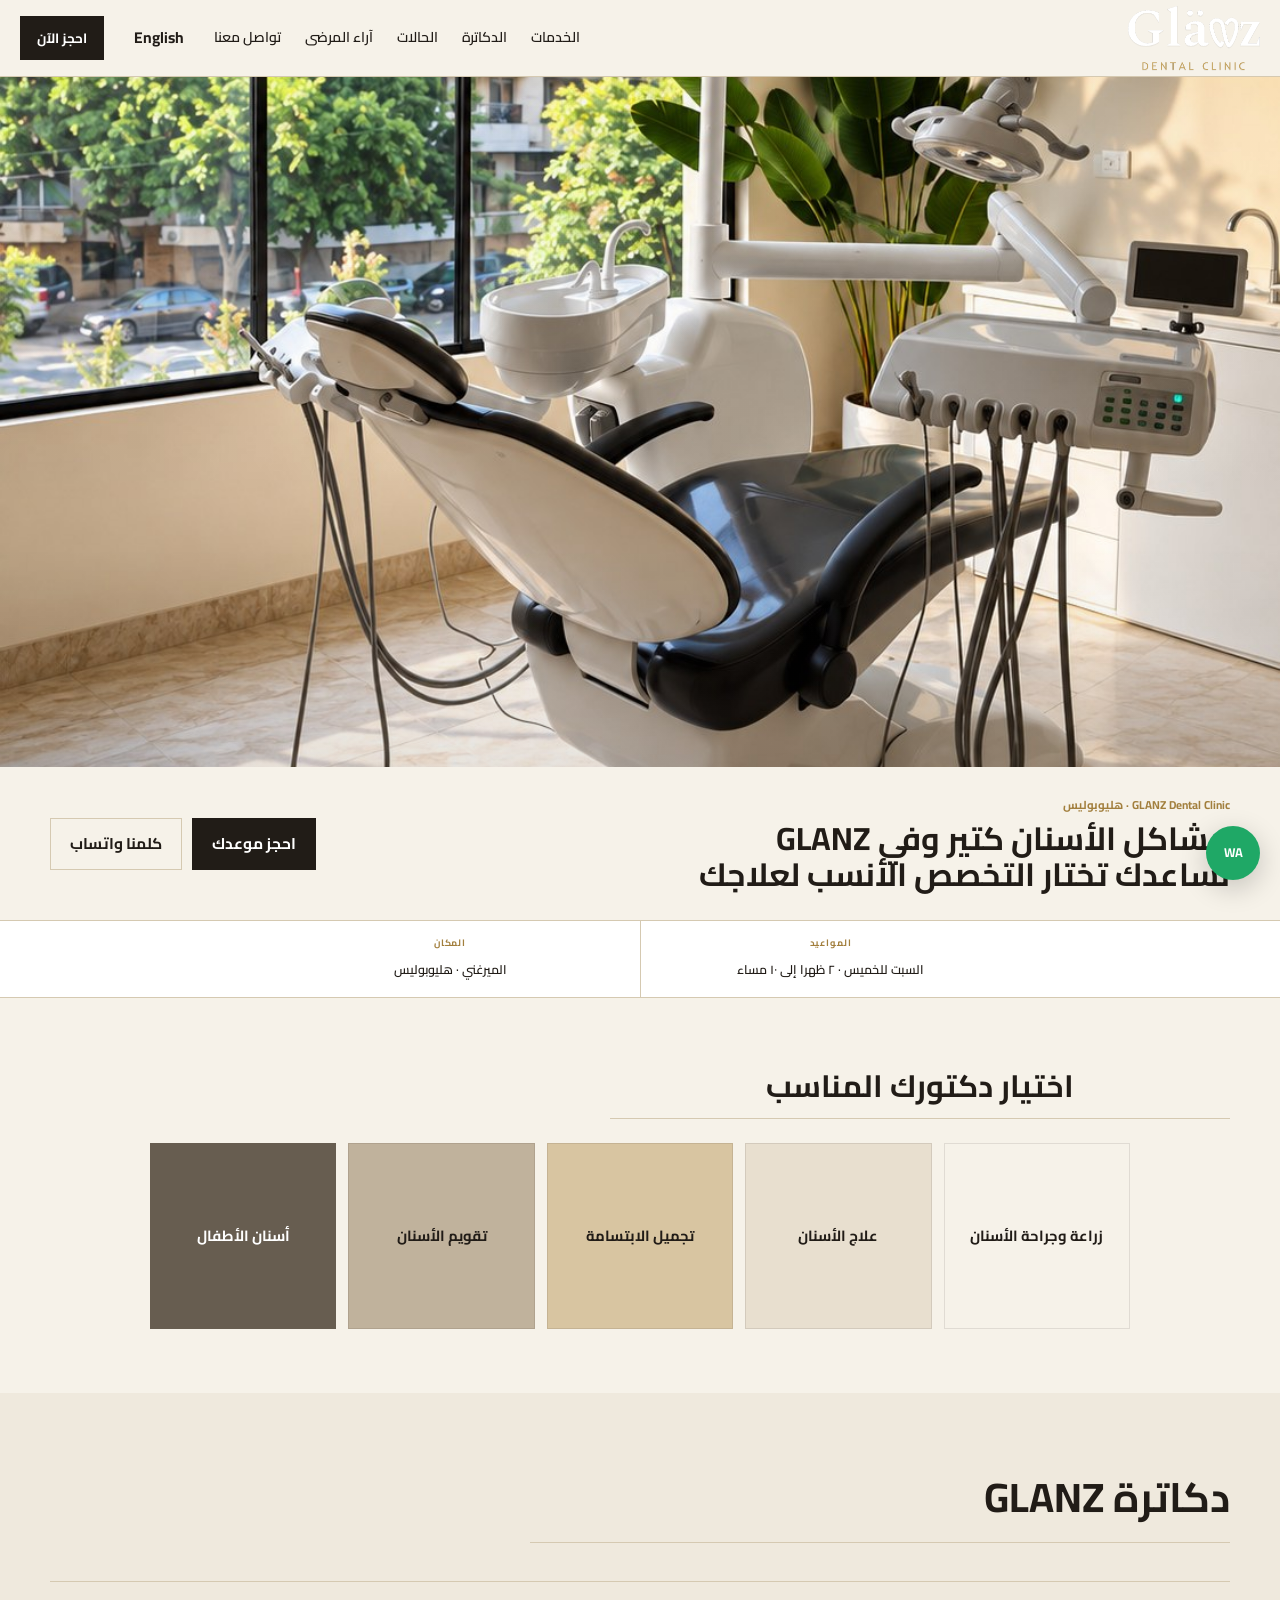
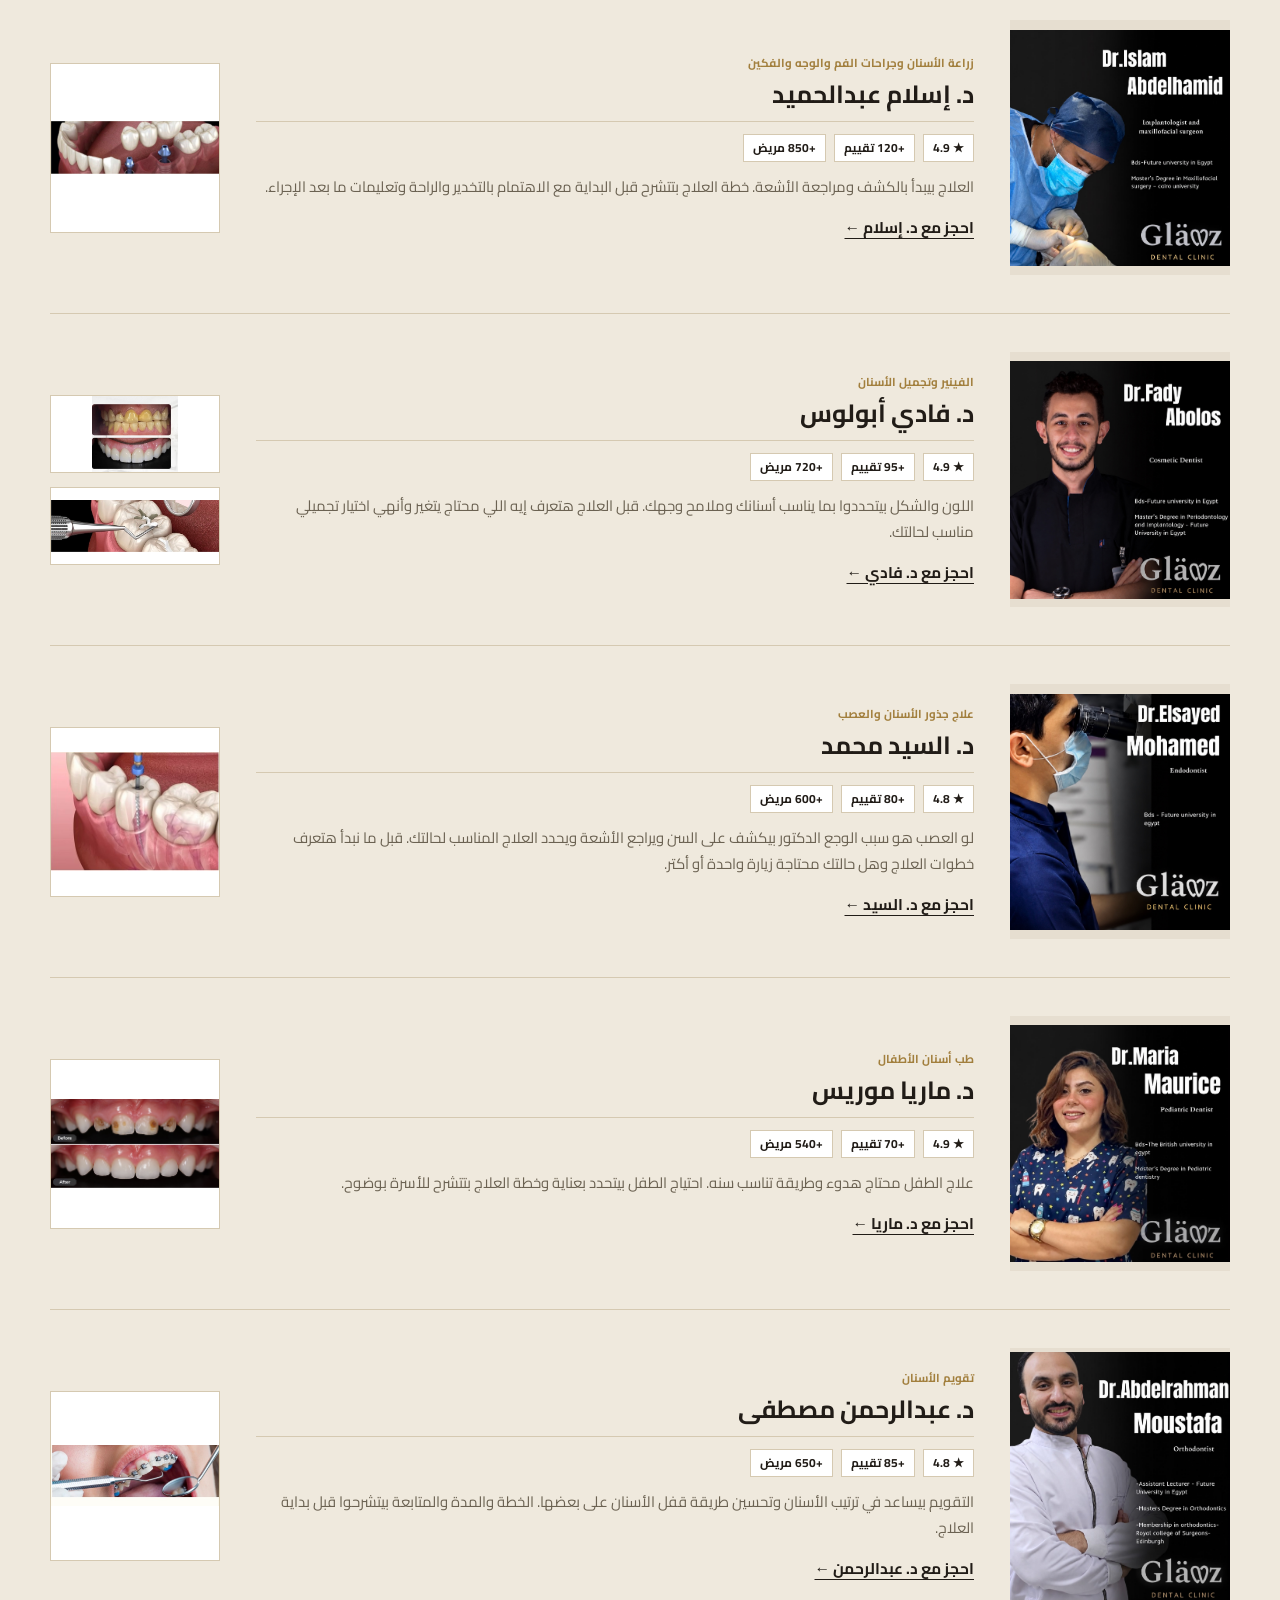
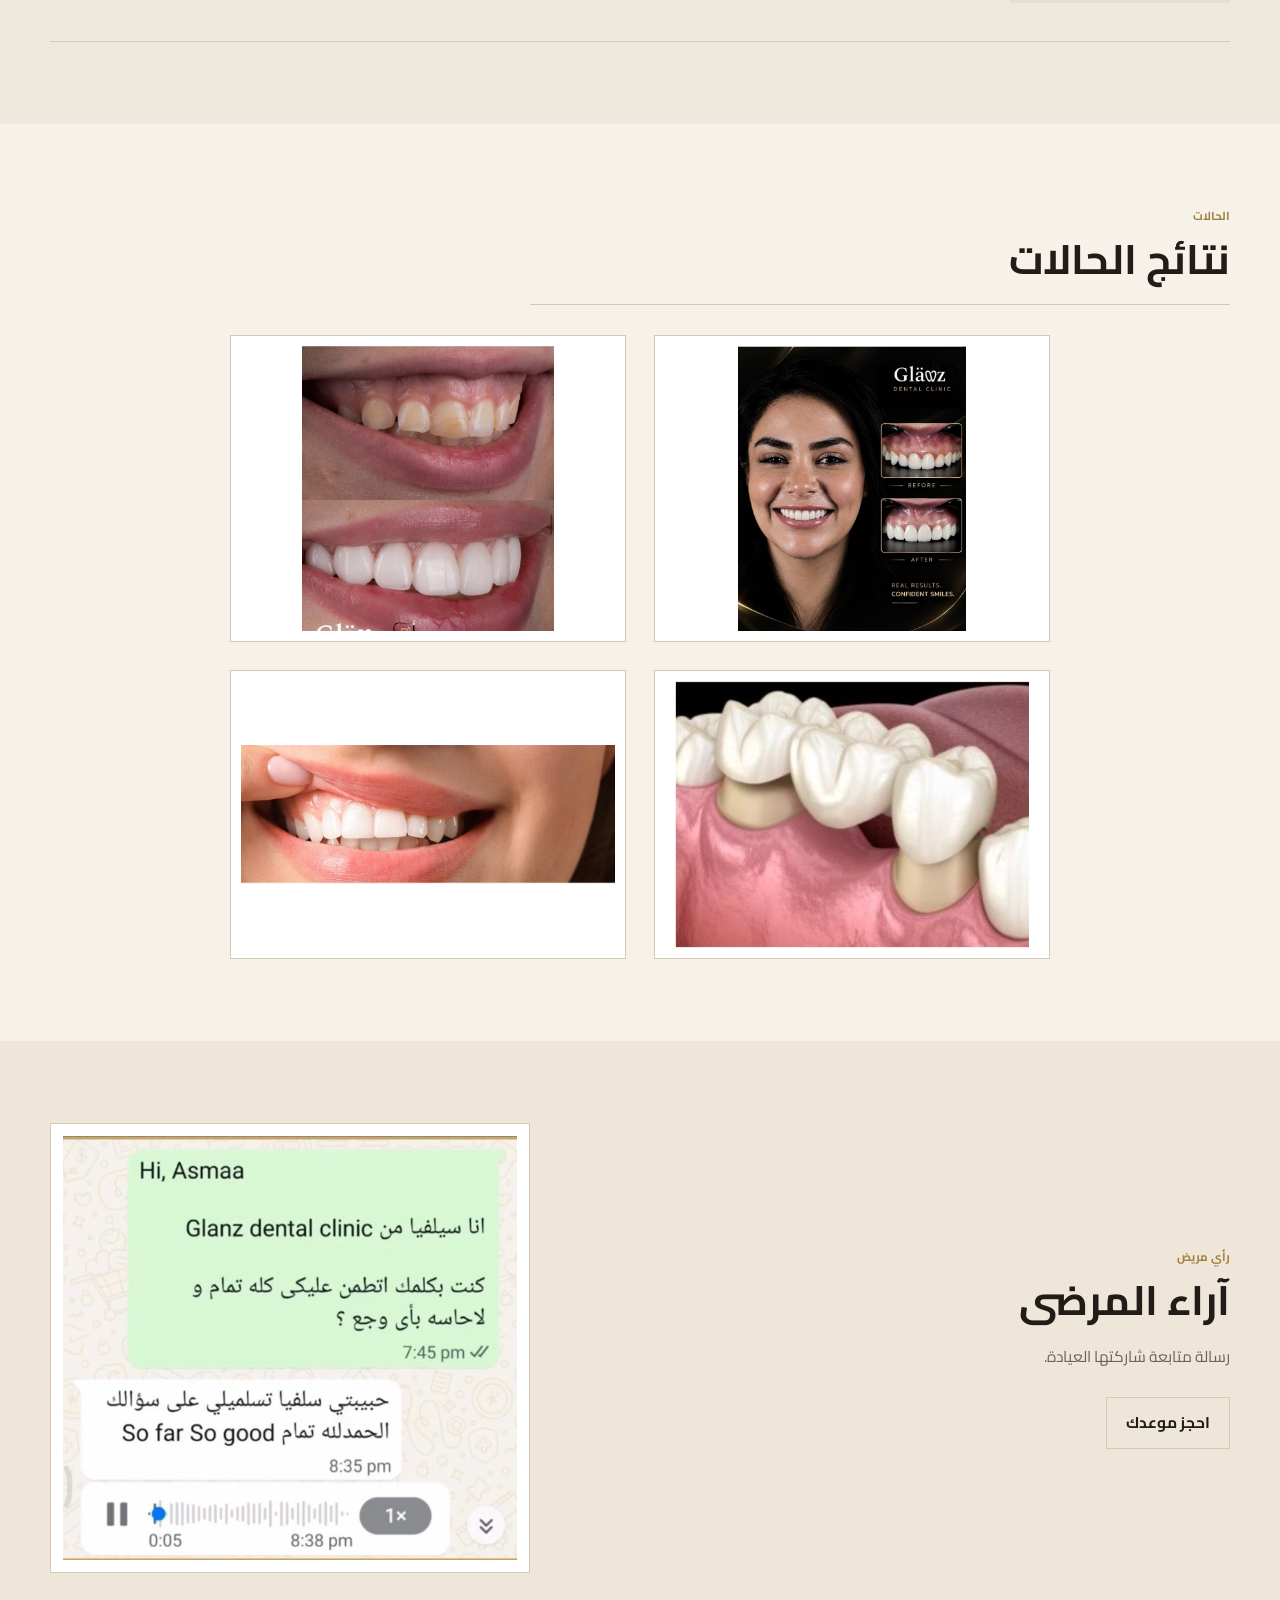
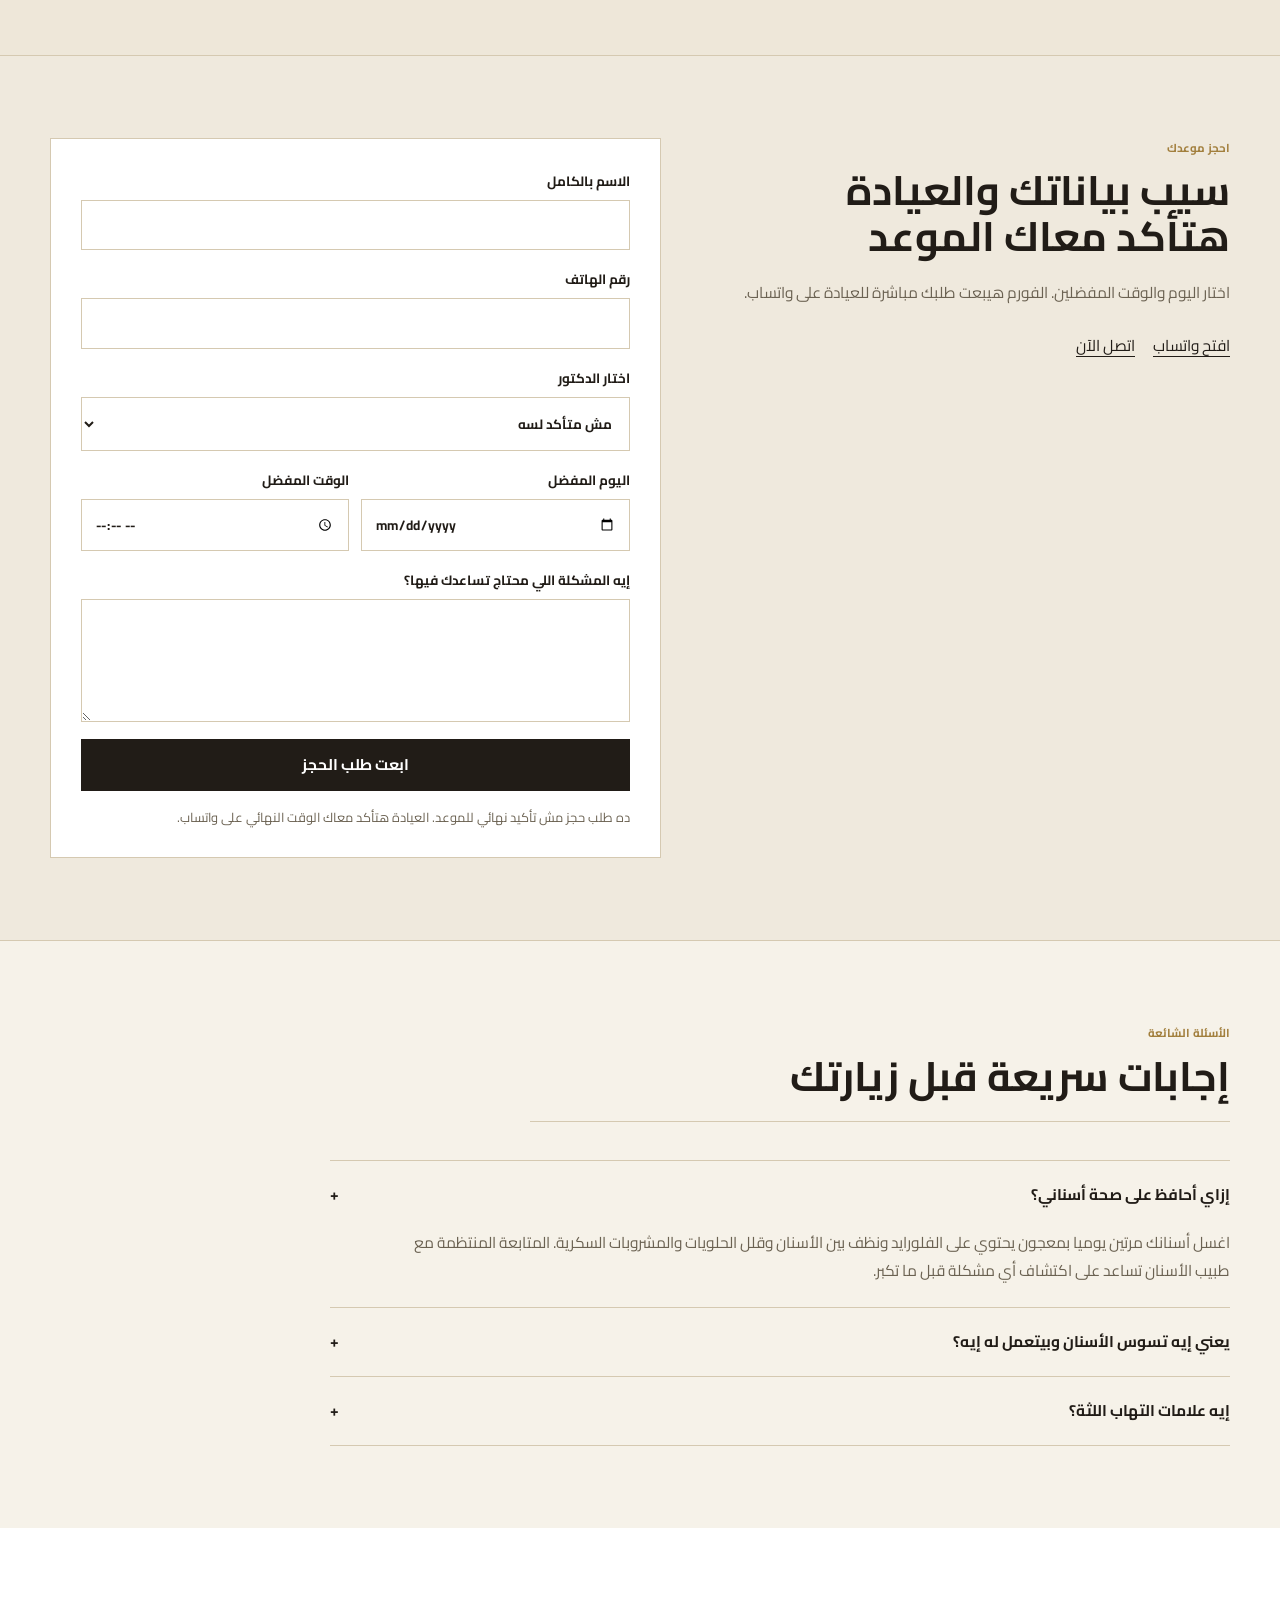
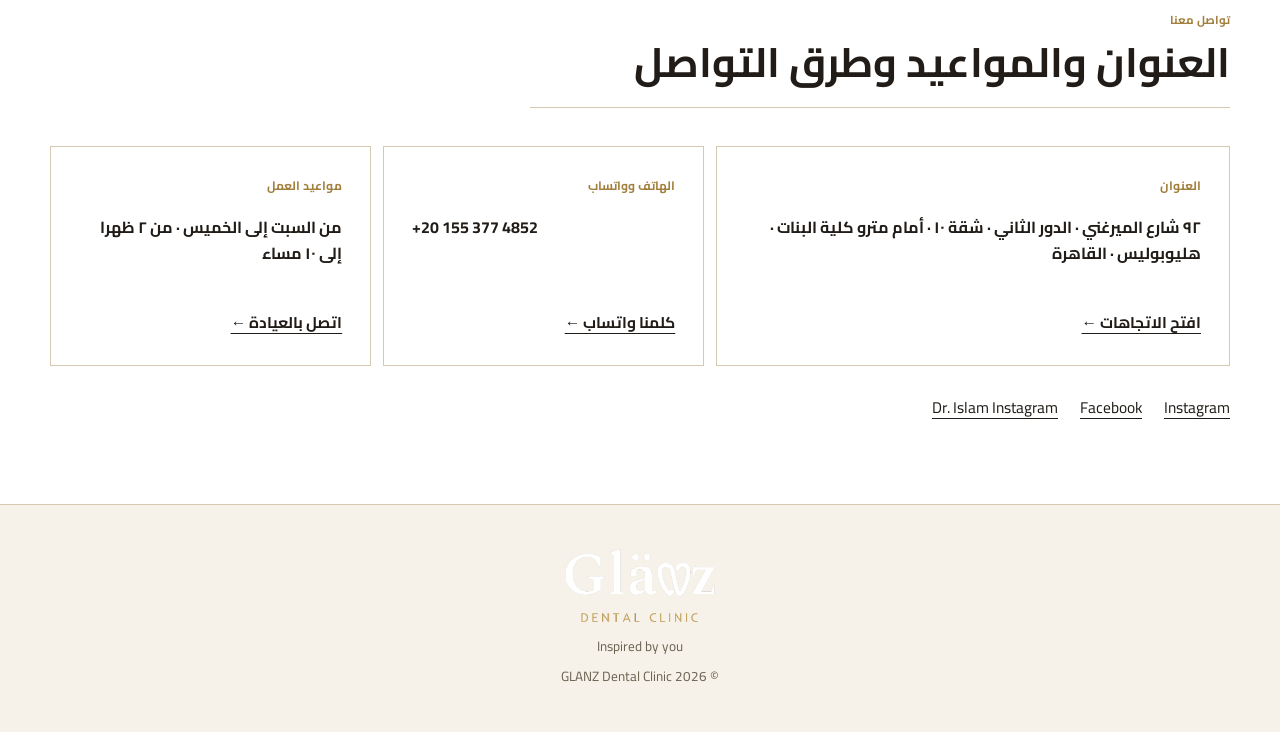
==== commit c0a4e1ea: "Add files via upload" ====
--- a/index.html
+++ b/index.html
@@ -43,7 +43,13 @@
 <div class="shell hero-cta-inner">
 <div class="hero-cta-copy">
 <p class="eyebrow" data-ar="GLANZ Dental Clinic · هليوبوليس" data-en="GLANZ Dental Clinic · Heliopolis">GLANZ Dental Clinic · Heliopolis</p>
-<h1 data-ar="احجز مع الدكتور المناسب" data-en="Book with the right dentist">Book with the right dentist</h1>
+<h1 data-ar="مشاكل الأسنان كتير
+وفي GLANZ
+نساعدك تختار التخصص الأنسب لعلاجك" data-en="Dental needs are different
+At GLANZ
+we help you choose the right specialist for your treatment">Dental needs are different
+At GLANZ
+we help you choose the right specialist for your treatment</h1>
 </div>
 <div class="hero-actions hero-actions-below">
 <a class="button primary" data-ar="احجز موعدك" data-en="Book your appointment" href="#booking">Book your appointment</a>
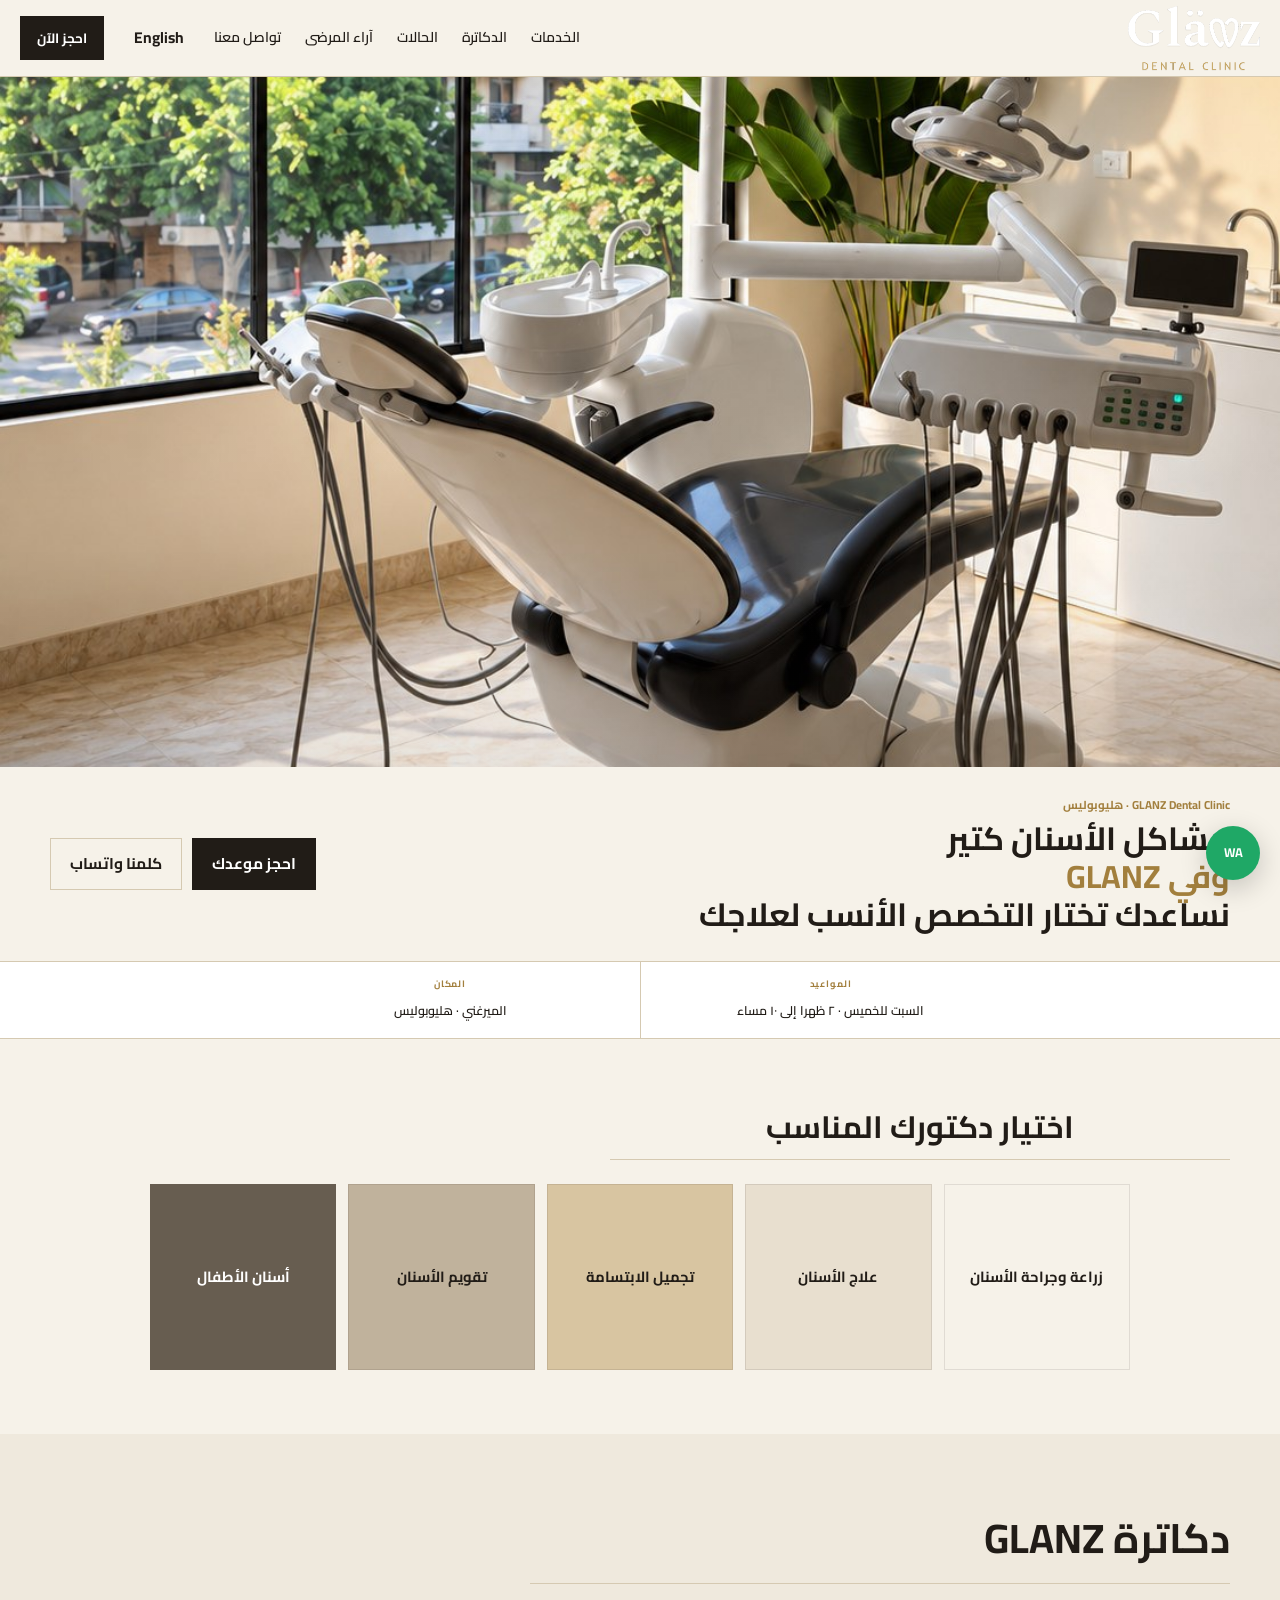
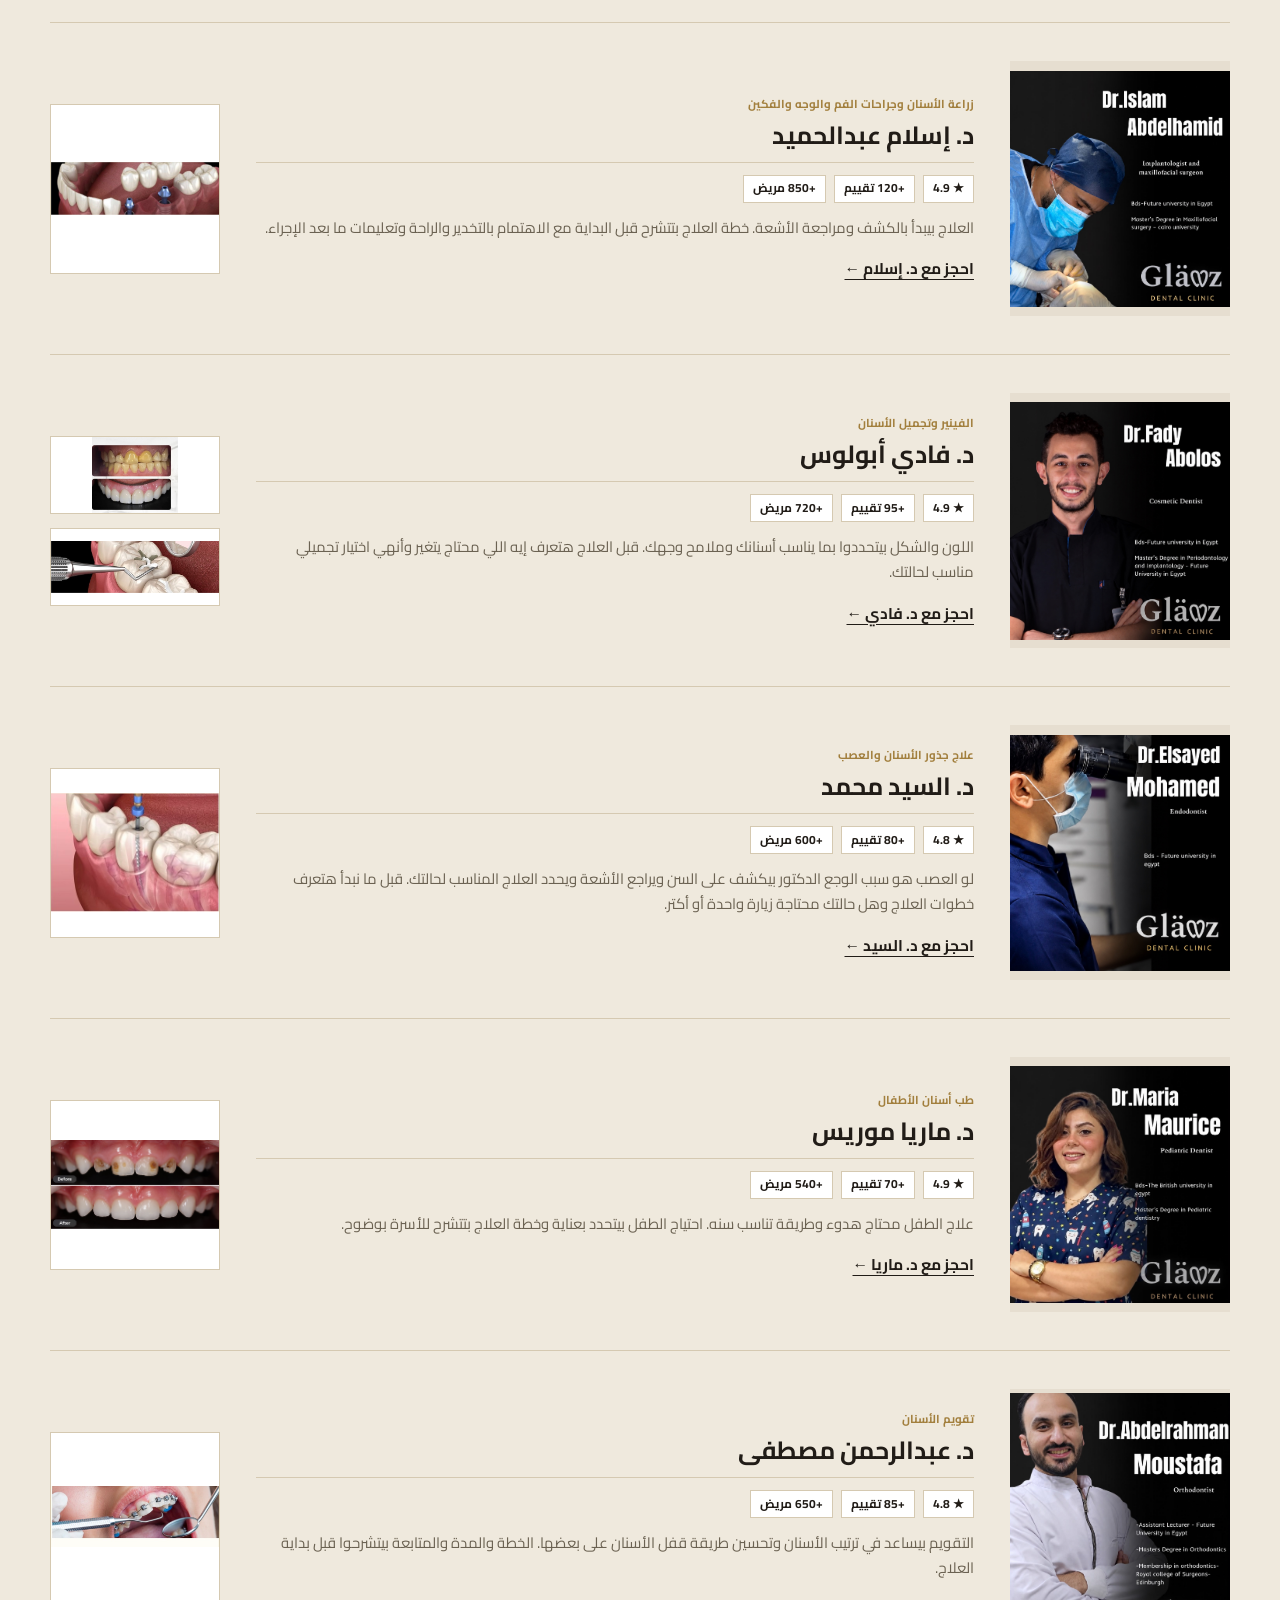
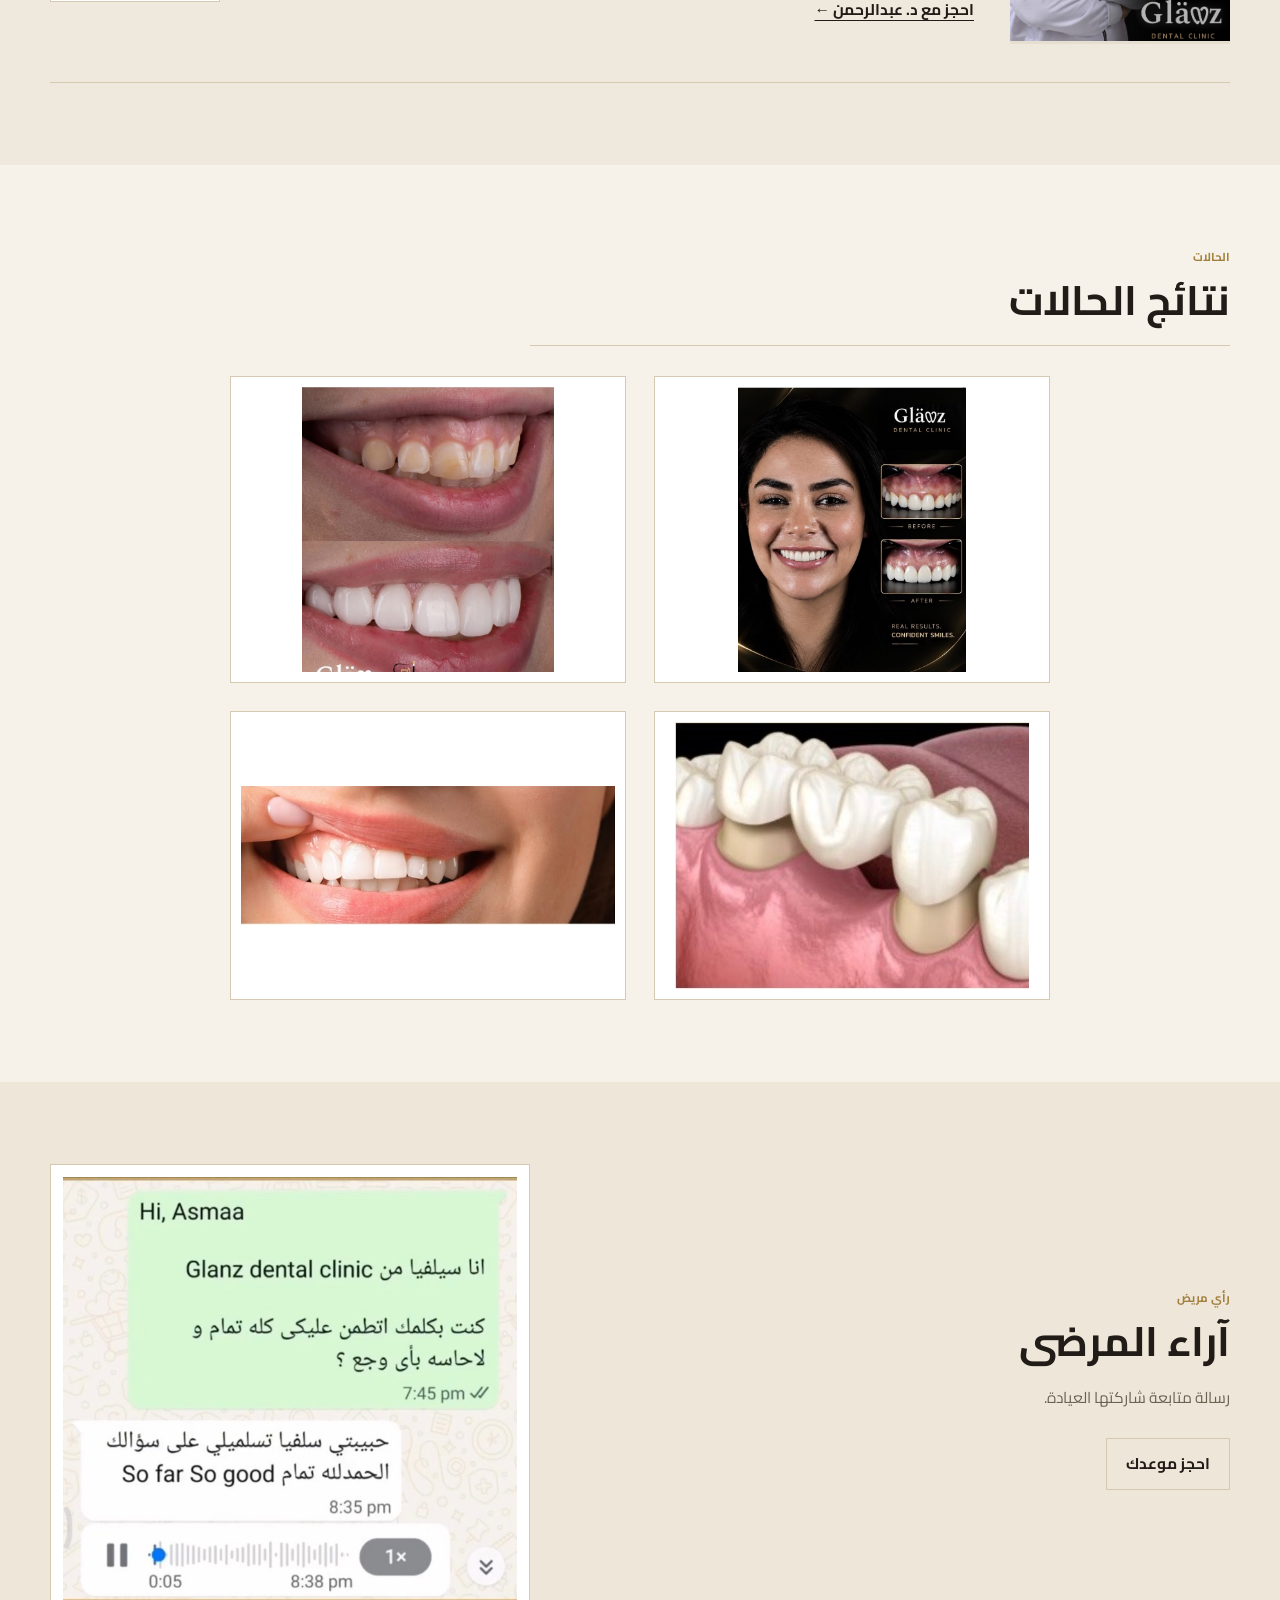
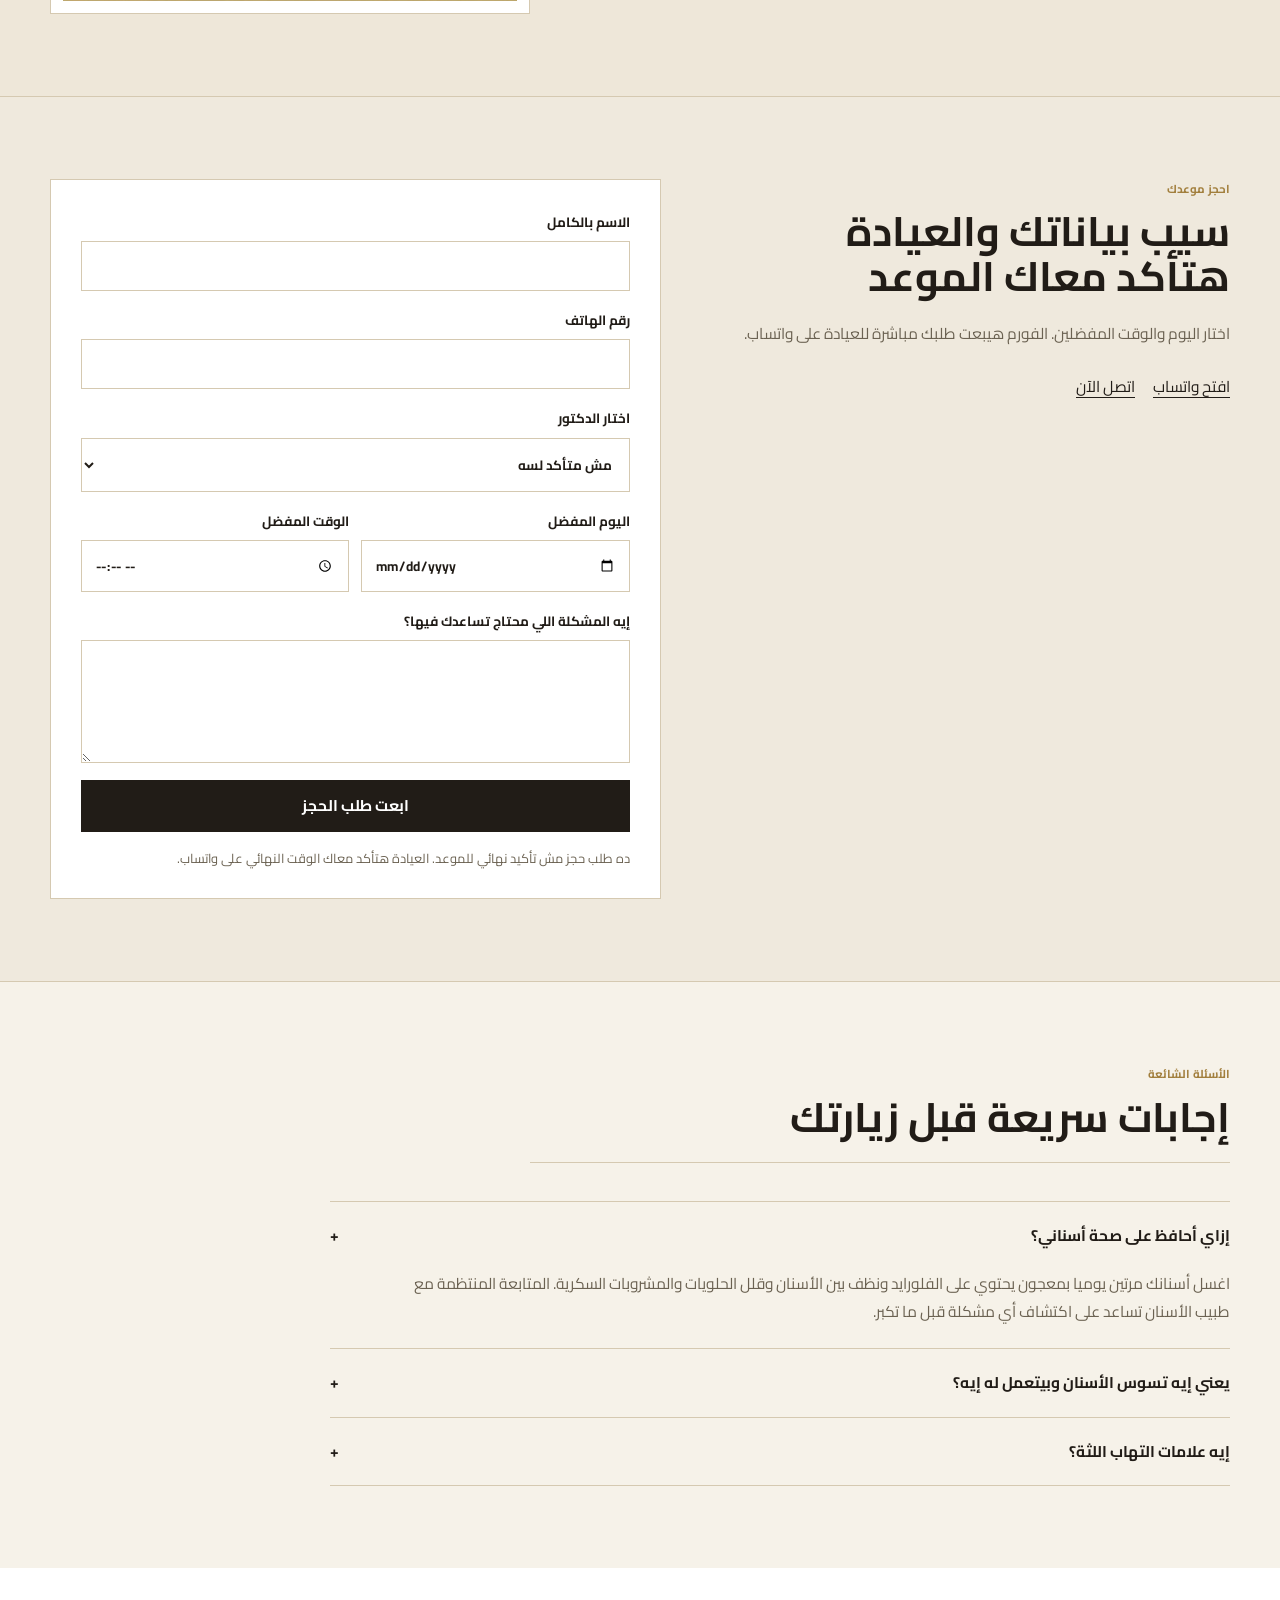
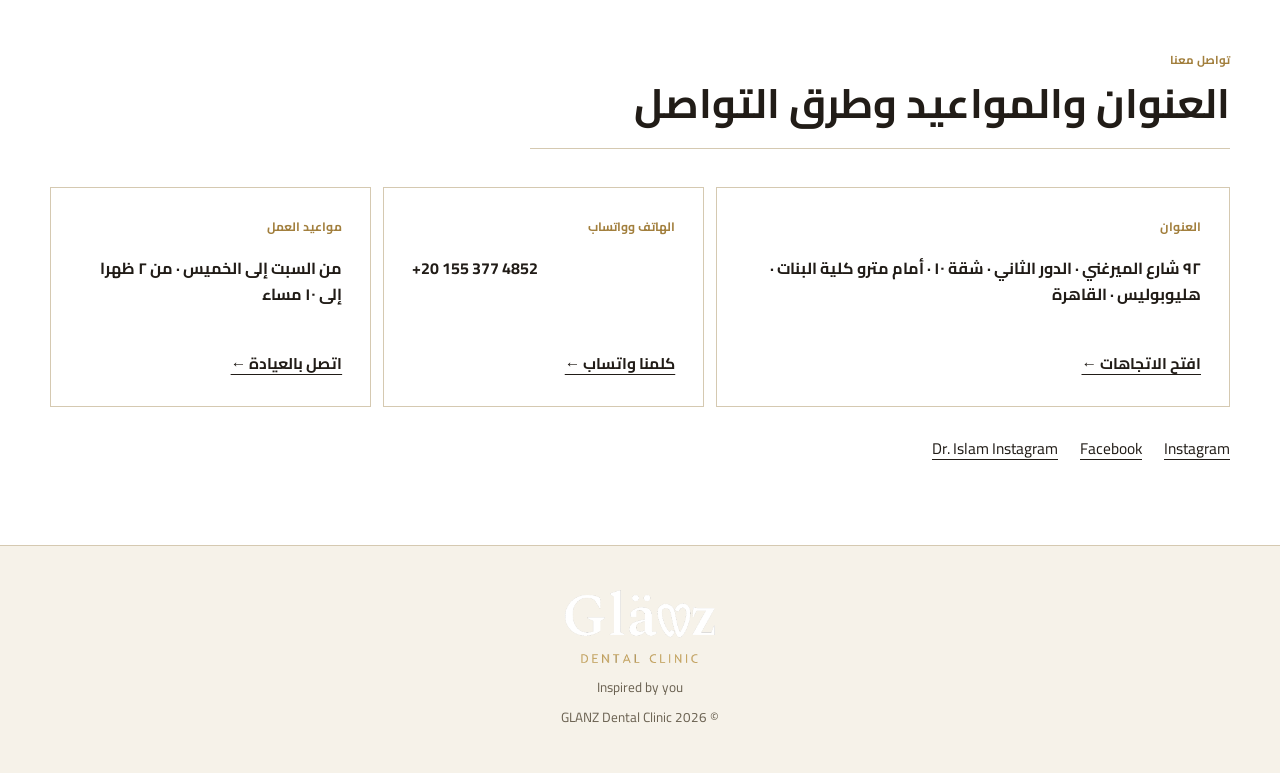
==== commit 90ee1d58: "Add files via upload" ====
--- a/index.html
+++ b/index.html
@@ -43,13 +43,7 @@
 <div class="shell hero-cta-inner">
 <div class="hero-cta-copy">
 <p class="eyebrow" data-ar="GLANZ Dental Clinic · هليوبوليس" data-en="GLANZ Dental Clinic · Heliopolis">GLANZ Dental Clinic · Heliopolis</p>
-<h1 data-ar="مشاكل الأسنان كتير
-وفي GLANZ
-نساعدك تختار التخصص الأنسب لعلاجك" data-en="Dental needs are different
-At GLANZ
-we help you choose the right specialist for your treatment">Dental needs are different
-At GLANZ
-we help you choose the right specialist for your treatment</h1>
+<h1 class="hero-title"><span data-ar="مشاكل الأسنان كتير" data-en="Dental needs are different">Dental needs are different</span><span class="hero-glanz" data-ar="وفي GLANZ" data-en="At GLANZ">At GLANZ</span><span data-ar="نساعدك تختار التخصص الأنسب لعلاجك" data-en="we help you choose the right specialist for your treatment">we help you choose the right specialist for your treatment</span></h1>
 </div>
 <div class="hero-actions hero-actions-below">
 <a class="button primary" data-ar="احجز موعدك" data-en="Book your appointment" href="#booking">Book your appointment</a>
--- a/assets/css/styles.css
+++ b/assets/css/styles.css
@@ -461,3 +461,185 @@
   .compact-trust .trust-item strong{font-size:.63rem}
   .specialty-box{font-size:.72rem;padding:10px}
 }
+
+
+/* V10 — final hero copy + clearer doctor separation */
+.hero-cta-copy h1{white-space:pre-line}
+html[lang="ar"] .hero-cta-copy h1{max-width:680px}
+
+@media(max-width:620px){
+  .hero-cta-copy h1{
+    font-size:1.20rem;
+    line-height:1.38;
+    max-width:100%;
+  }
+  .hero-cta-copy .eyebrow{margin-bottom:5px}
+
+  /* Each doctor reads as a separate section on mobile */
+  .doctor-card{
+    display:block;
+    padding:36px 0 42px;
+    border-top:1px solid var(--line);
+  }
+  .doctor-card + .doctor-card{margin-top:10px}
+  .doctor-visual{
+    width:min(46vw,168px);
+    height:205px;
+    max-height:205px;
+    margin:0 0 18px auto;
+  }
+  html[dir="ltr"] .doctor-visual{margin:0 auto 18px 0}
+  .doctor-visual img{
+    width:100%;
+    height:205px;
+    object-fit:cover;
+  }
+  .doctor-info h3{font-size:1.12rem;line-height:1.28}
+  .doctor-kicker{font-size:.64rem;line-height:1.5;margin-bottom:6px}
+  .doctor-info p:not(.doctor-kicker){font-size:.78rem;line-height:1.68;margin-top:10px}
+  .doctor-proof{margin-top:10px;padding-top:10px;gap:6px}
+  .doctor-proof span{font-size:.64rem;min-height:24px;padding:3px 7px}
+  .doctor-case{
+    width:min(72%,290px);
+    height:145px;
+    margin:18px auto 0;
+  }
+  .case-strip{
+    width:100%;
+    grid-template-columns:1fr 1fr;
+    gap:14px;
+  }
+  .case-strip img{height:145px}
+}
+
+@media(max-width:380px){
+  .hero-cta-copy h1{font-size:1.10rem}
+  .doctor-visual{width:150px;height:185px;max-height:185px}
+  .doctor-visual img{height:185px}
+}
+
+
+/* V11 — highlighted GLANZ hero + truly separated doctor sections */
+.hero-title{display:grid;gap:.08em}
+.hero-title>span{display:block}
+.hero-title .hero-glanz{color:var(--gold);font-weight:800}
+
+.doctor-card{scroll-margin-top:92px}
+
+@media(max-width:620px){
+  #doctors{padding-top:48px}
+  #doctors .shell{width:min(100% - 24px,1180px)}
+  .doctor-card{
+    display:flex!important;
+    flex-direction:column;
+    align-items:stretch;
+    gap:18px;
+    min-height:calc(100svh - 92px);
+    margin:0 0 28px!important;
+    padding:24px 18px 30px!important;
+    background:#fff!important;
+    border:1px solid var(--line)!important;
+    box-shadow:0 8px 26px rgba(33,28,23,.035);
+  }
+  .doctor-card + .doctor-card{margin-top:0!important}
+  .doctor-visual,
+  html[dir="ltr"] .doctor-visual{
+    width:min(72vw,270px)!important;
+    height:auto!important;
+    max-height:none!important;
+    aspect-ratio:4/5;
+    margin:0 auto!important;
+    background:#f2eee6;
+  }
+  .doctor-visual img{
+    width:100%!important;
+    height:100%!important;
+    object-fit:contain!important;
+  }
+  .doctor-info{width:100%;text-align:right}
+  html[dir="ltr"] .doctor-info{text-align:left}
+  .doctor-info h3{font-size:1.28rem!important;line-height:1.3}
+  .doctor-kicker{font-size:.68rem!important;margin-bottom:6px}
+  .doctor-proof{gap:7px!important;margin-top:11px!important;padding-top:0!important}
+  .doctor-proof span{font-size:.66rem!important;min-height:26px!important;padding:4px 8px!important}
+  .doctor-info p:not(.doctor-kicker){font-size:.82rem!important;line-height:1.75!important;margin-top:12px!important}
+  .text-link{margin-top:16px}
+  .doctor-case{
+    width:100%!important;
+    max-width:430px;
+    height:auto!important;
+    margin:2px auto 0!important;
+    border:1px solid var(--line);
+    background:#fff;
+  }
+  .doctor-case img{width:100%!important;height:auto!important;object-fit:contain!important}
+  .case-strip{
+    width:100%!important;
+    max-width:430px;
+    grid-template-columns:1fr 1fr!important;
+    gap:14px!important;
+  }
+  .case-strip img{height:auto!important;min-height:0!important}
+}
+
+@media(max-width:380px){
+  .doctor-card{min-height:calc(100svh - 86px);padding:20px 14px 26px!important}
+  .doctor-visual{width:min(74vw,250px)!important}
+  .doctor-info h3{font-size:1.18rem!important}
+}
+
+/* V12 — compact five-specialty row + unmistakably separate doctor sections */
+@media(max-width:620px){
+  /* Five specialties stay side-by-side in one compact row */
+  .specialty-section{padding-top:30px;padding-bottom:38px}
+  .specialty-heading{margin-bottom:12px;padding-bottom:10px}
+  .specialty-heading h2{font-size:1.08rem;line-height:1.3}
+  .specialty-grid{
+    display:grid!important;
+    grid-template-columns:repeat(5,minmax(0,1fr))!important;
+    gap:6px!important;
+    width:100%!important;
+    max-width:none!important;
+    margin:0!important;
+  }
+  .specialty-box,
+  .specialty-box:last-child{
+    grid-column:auto!important;
+    width:auto!important;
+    aspect-ratio:1/1!important;
+    min-width:0!important;
+    padding:6px 4px!important;
+    font-size:.57rem!important;
+    line-height:1.28!important;
+    justify-self:stretch!important;
+    overflow-wrap:anywhere;
+  }
+
+  /* Every dentist is a standalone visual section */
+  #doctors{padding-top:44px;padding-bottom:54px}
+  #doctors .section-heading{margin-bottom:20px}
+  .doctor-card{
+    min-height:calc(100svh - 84px)!important;
+    margin:0 0 40px!important;
+    padding:28px 18px 34px!important;
+    border:1px solid var(--line)!important;
+    background:#fff!important;
+    box-shadow:0 10px 30px rgba(33,28,23,.045)!important;
+    scroll-margin-top:82px!important;
+  }
+  .doctor-card + .doctor-card{margin-top:0!important}
+  .doctor-card:last-child{margin-bottom:0!important}
+  .doctor-visual,
+  html[dir="ltr"] .doctor-visual{
+    width:min(76vw,286px)!important;
+    margin:0 auto 4px!important;
+  }
+  .doctor-info{padding-top:2px}
+  .doctor-case{margin-top:8px!important}
+}
+
+@media(max-width:380px){
+  .specialty-grid{gap:4px!important}
+  .specialty-box,
+  .specialty-box:last-child{font-size:.51rem!important;padding:5px 3px!important}
+}
